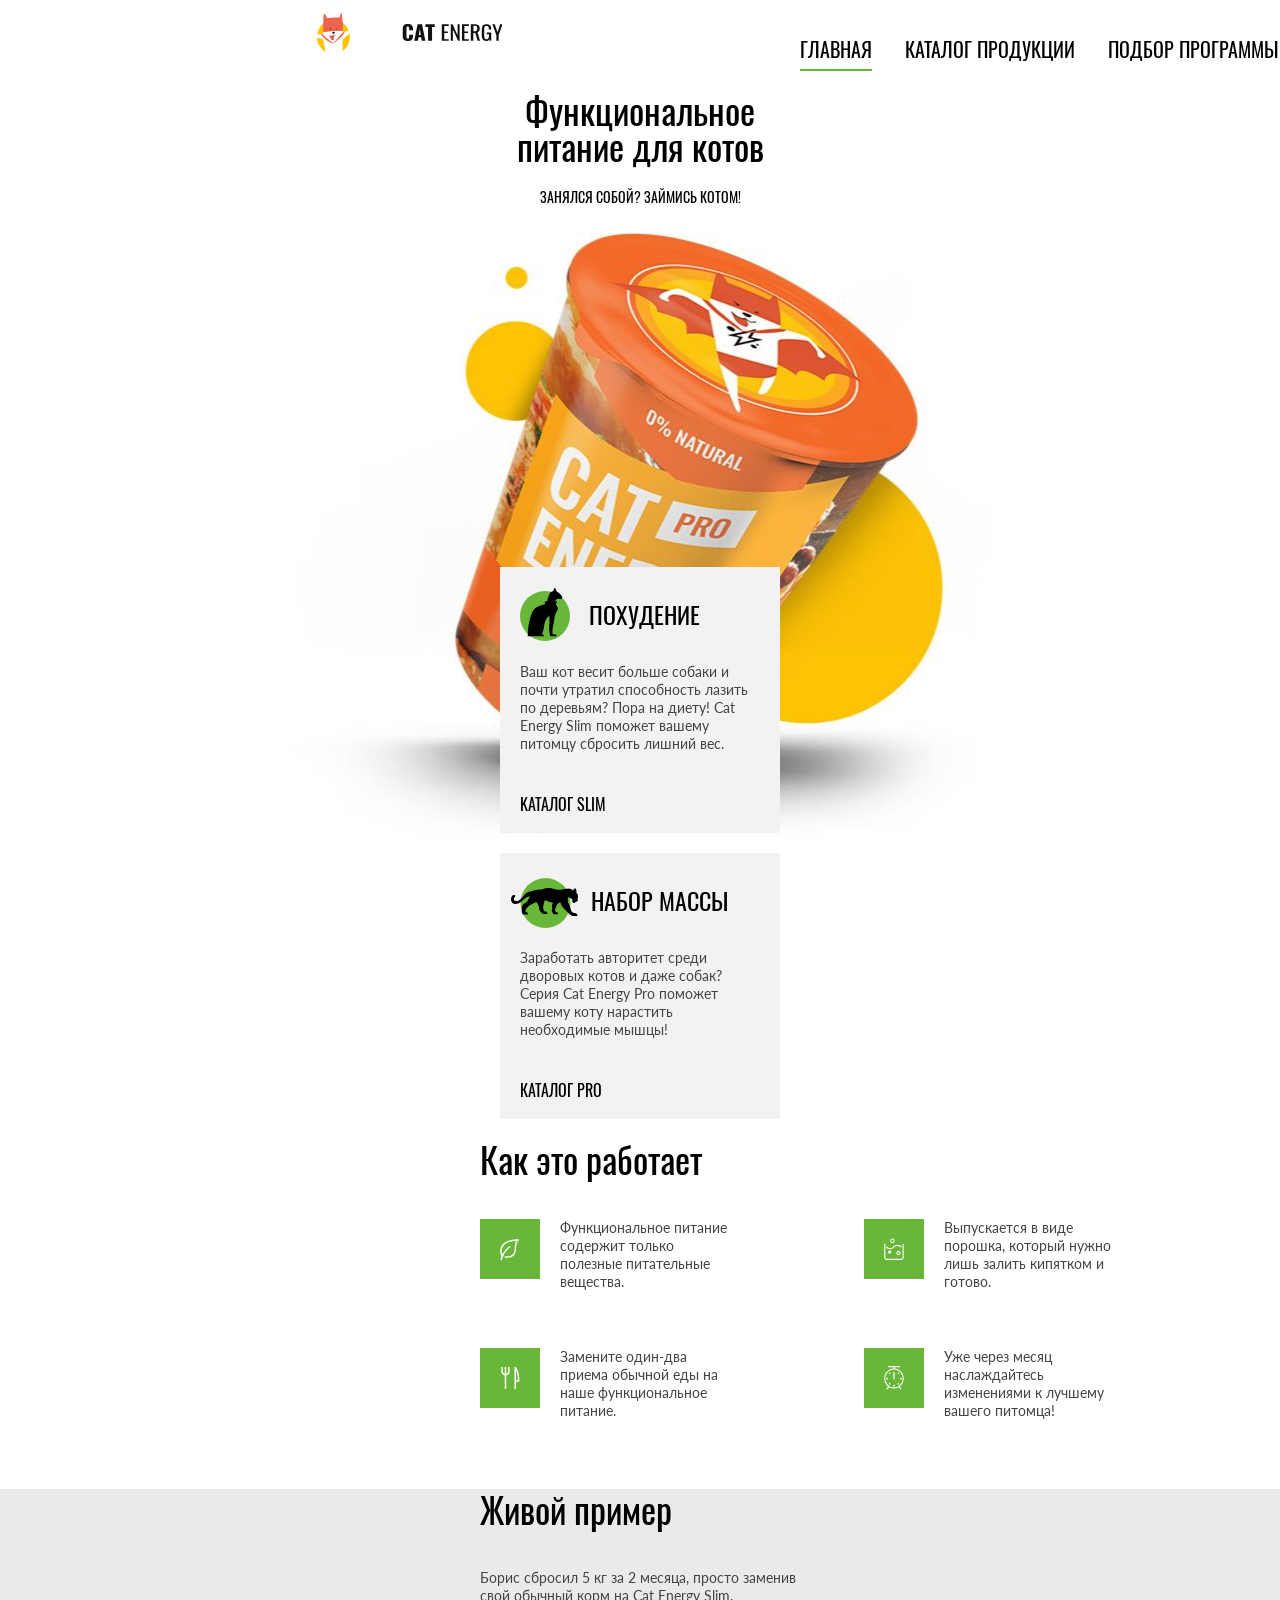
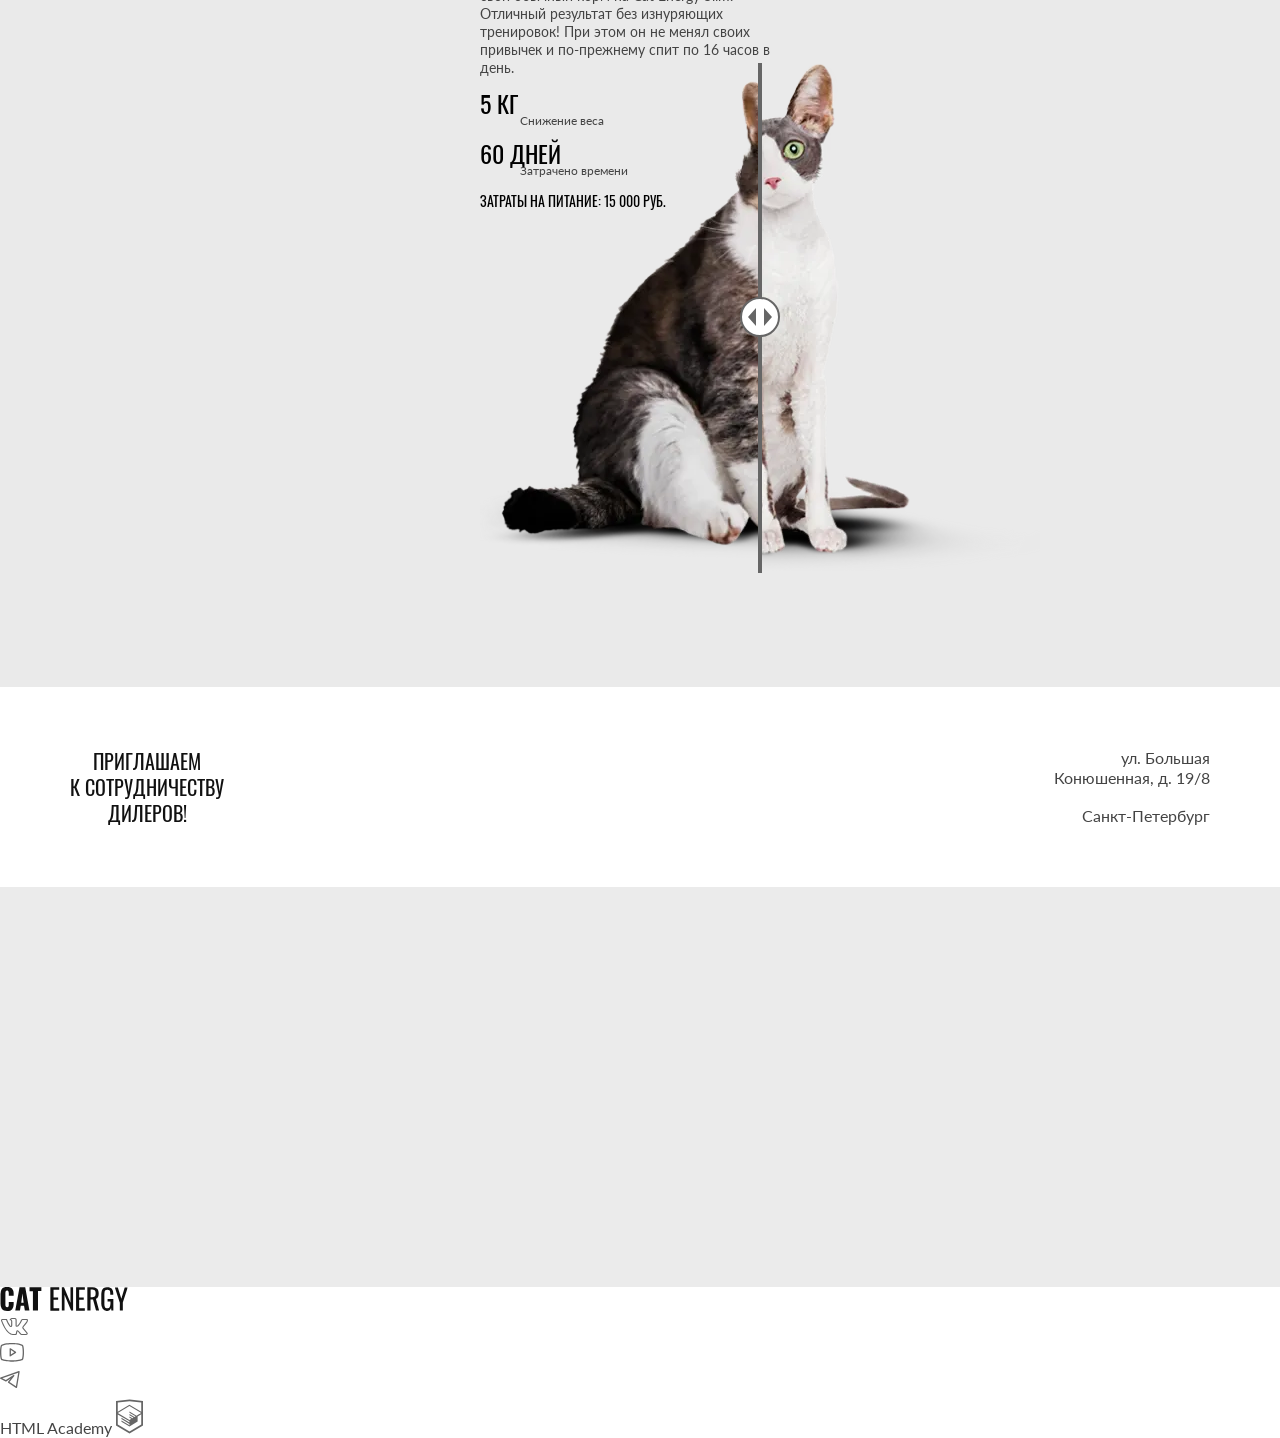
==== index.html @ 208db664 "Deploying to gh-pages from @ MaremianaComp/1932195-cat-energy-2@687eb94534c13a12f72b7c9fab280abb2429" ====
<!DOCTYPE html><html class="page" lang="ru"><head><meta charset="UTF-8"><title>Cat Energy</title><link rel="icon" href="favicon.ico"><link rel="icon" href="favicons/icon.svg" type="image/svg+xml"><link rel="apple-touch-icon" href="favicons/apple.png"><link rel="manifest" href="manifest.webmanifest"><meta name="viewport" content="width=device-width,initial-scale=1"><link rel="stylesheet" href="styles/styles.css"><script src="scripts/index.js" defer="defer"></script><script src="scripts/slider.js" defer="defer"></script><script src="https://api-maps.yandex.ru/2.1/?apikey=b741650d-aeca-472d-a761-ce8550b60bb1&lang=ru_RU" defer="defer"></script></head><body class="page__body"><header class="main-header"><div class="container"><a class="main-header__logo logo" href="/"><picture><source width="70" height="59" type="image/svg+xml" media="(min-width: 1440px)" srcset="images/logo-desktop.svg"><source width="60" height="50" type="image/svg+xml" media="(min-width: 768px)" srcset="images/logo-tablet.svg"><img class="logo__picture" src="images/logo-mobile.svg" width="33" height="38" alt="Логотип Cat Energy"></picture></a><a class="main-header__logo-text logo" href="/"><picture><source width="118" height="21" type="image/svg+xml" media="(min-width: 1440px)" srcset="images/logo-text-desktop.svg"><source width="101" height="18" type="image/svg+xml" media="(min-width: 768px)" srcset="images/logo-text-tablet.svg"><img class="logo__image" src="images/logo-text-mobile.svg" width="101" height="18" alt="Текст логотипа Cat Energy"></picture></a></div><nav class="main-nav main-nav--opened main-nav--nojs"><button class="main-nav__toggle" type="button" aria-label="Main nav"><span class="visually-hidden">Открыть меню</span></button><div class="main-nav__wrapper"><ul class="main-nav__list site-list main-nav__list--close"><li class="site-list__item site-list__item--active"><a class="main-nav__link main-nav__link--index main-nav__link--current" href="/">Главная</a></li><li class="site-list__item"><a class="main-nav__link main-nav__link--index" href="catalog.html">Каталог продукции</a></li><li class="site-list__item"><a class="main-nav__link main-nav__link--index" href="#">Подбор программы</a></li></ul></div></nav></header><main class="main-container"><section class="promo"><div class="promo__wrapper"><h1 class="promo__title title">Функциональное<br>питание для котов</h1><p class="promo__slogan">Занялся собой? Займись котом!</p></div><div class="container"><picture><source width="552" height="499" type="image/png" media="(min-width: 1440px)" srcset="images/products/can-desktop@1x.png, images/products/can-desktop@2x.png 2x"><source width="709" height="609" type="image/jpeg" media="(min-width: 768px)" srcset="images/products/can-tablet@1x.jpg, images/products/can-tablet@2x.jpg 2x"><img class="promo__image" src="images/products/can-mobile@1x.png" width="280" height="270" srcset="images/products/can-mobile@2x.png 2x" alt="Упаковка еды для котов серии PRO"></picture><a class="promo__link button text-boxes" href="#">Подобрать программу</a></div></section><section class="programs container container-padding"><div class="programs__wrapper"><h2 class="visually-hidden">Программы питания</h2><ul class="programs__list"><li class="programs__item programs__item--loss"><h3 class="programs__title">Похудение</h3><p class="programs__description">Ваш кот весит больше собаки и почти утратил способность лазить по деревьям? Пора на диету! Cat Energy Slim поможет вашему питомцу сбросить лишний вес.</p><a class="programs__link" href="#">Kаталог slim</a></li><li class="programs__item programs__item--gain"><h3 class="programs__title programs__title--gain">Набор массы</h3><p class="programs__description">Заработать авторитет среди дворовых котов и даже собак? Серия Cat Energy Pro поможет вашему коту нарастить необходимые мышцы!</p><a class="programs__link" href="#">Каталог pro</a></li></ul></div></section><section class="guide container"><div class="guide__wrapper"><h2 class="guide__title title-second">Как это работает</h2><ul class="guide__list"><li class="guide__item guide__item--nutrients"><p class="guide__description">Функциональное питание содержит только полезные питательные вещества.</p></li><li class="guide__item guide__item--powder"><p class="guide__description">Выпускается в виде порошка, который нужно лишь залить кипятком и готово.</p></li><li class="guide__item guide__item--replacement"><p class="guide__description">Замените один-два приема обычной еды на наше функциональное питание.</p></li><li class="guide__item guide__item--change"><p class="guide__description">Уже через месяц наслаждайтесь изменениями к лучшему вашего питомца!</p></li></ul></div></section><section class="example"><div class="example__wrapper container"><h2 class="example__title title-second">Живой пример</h2><p class="example__text">Борис сбросил 5 кг за 2 месяца, просто заменив свой обычный корм на Cat Energy Slim. Отличный результат без изнуряющих тренировок! При этом он не менял своих привычек и по-прежнему спит по 16 часов в день.</p><div class="example__list"><dl class="example__discription"><dt class="example__value">5 КГ</dt><dd class="example__option">Cнижение веса</dd></dl><dl class="example__discription"><dt class="example__value">60 ДНЕЙ</dt><dd class="example__option">Затрачено времени</dd></dl><p class="example__cost">Затраты на питание: <span class="example__price">15 000 РУБ.</span></p></div><div class="slider"><div class="slider__container"><ul class="slider__images"><li class="slider__image slider__image--before"><picture><source type="image/webp" media="(min-width: 768px)" srcset="images/slider/cat-before-tablet-desktop@1x.webp, images/slider/cat-before-tablet-desktop@2x.webp 2x" width="560" height="512"><source type="image/webp" srcset="images/slider/cat-before-mobile@1x.webp, images/slider/cat-before-mobile@2x.webp 2x"><source type="image/png" media="(min-width: 768px)" srcset="images/slider/cat-before-tablet-desktop@1x.png, images/slider/cat-before-tablet-desktop@2x.png 2x" width="560" height="512"><img class="slider__before" src="images/slider/cat-before-mobile@1x.png" srcset="images/slider/cat-before-mobile@2x.png 2x" alt="Кот до приема cat Energy" width="280" height="256"></picture></li><li class="slider__image slider__image--after"><picture><source type="image/webp" media="(min-width: 768px)" srcset="images/slider/cat-after-tablet-desktop@1x.webp, images/slider/cat-after-tablet-desktop@2x.webp 2x" width="560" height="512"><source type="image/webp" srcset="images/slider/cat-after-mobile@1x.webp, images/slider/cat-after-mobile@2x.webp 2x"><source type="image/png" media="(min-width: 768px)" srcset="images/slider/cat-after-tablet-desktop@1x.png, images/slider/cat-after-tablet-desktop@2x.png 2x" width="560" height="512"><img class="slider__after" src="images/slider/cat-after-mobile@1x.png" srcset="images/slider/cat-after-mobile@2x.png 2x" alt="Кот после приема cat Energy" width="280" height="256"></picture></li></ul><div class="slider__input"><button class="slider__button" type="button"><span class="visually-hidden">Посмотреть изменения</span></button></div></div></div></div></section></main><footer class="main-footer"><section class="contacts"><h2 class="visually-hidden">Контакты</h2><div class="contacts__wrapper"><div class="contacts__content"><p class="contacts__slogan title">Приглашаем <span class="line-break-span">к сотрудничеству</span> дилеров!</p><address class="contacts__address">ул. Большая <span class="line-break-span">Конюшенная, д. 19/8</span> <span class="contacts__city">Санкт-Петербург</span></address></div></div><div class="contacts__map" id="map" style="width:100%; height:400px"></div></section><div class="main-footer__wrapper"><a class="main-footer__logo logo" href="/" aria-label="Логотип Cat Energy"><img class="logo__text" src="images/logo-text.svg" width="128" height="24" alt="Товарный знак компании Cat Energy"></a><div class="main-footer__social social"><ul class="social__list"><li class="social__item"><a class="social__link social__link--vkontakte" href="https://vk.com/htmlacademy" target="_blank" rel="noreferrer noopener" aria-label="Vkontakte"></a></li><li class="social__item"><a class="social__link social__link--youtube" href="https://www.youtube.com/user/htmlacademyru" target="_blank" rel="noreferrer noopener" aria-label="Youtube"><svg width="24" height="19" viewBox="0 0 24 19" fill="none" xmlns="http://www.w3.org/2000/svg"><path d="M15.8509 8.79275L10.6145 5.30184C10.5159 5.23691 10.4016 5.19985 10.2837 5.19459C10.1657 5.18934 10.0486 5.21608 9.94459 5.27198C9.84061 5.32789 9.75368 5.41087 9.69302 5.51215C9.63236 5.61343 9.60022 5.72924 9.6 5.84729V12.8291C9.60013 12.9481 9.6327 13.0648 9.69421 13.1667C9.75572 13.2686 9.84384 13.3518 9.94909 13.4073C10.0524 13.4631 10.1691 13.4895 10.2864 13.4837C10.4037 13.478 10.5172 13.4402 10.6145 13.3746L15.8509 9.88366C15.9409 9.82395 16.0148 9.7429 16.0658 9.64772C16.1169 9.55255 16.1436 9.44621 16.1436 9.3382C16.1436 9.23019 16.1169 9.12385 16.0658 9.02868C16.0148 8.93351 15.9409 8.85245 15.8509 8.79275ZM10.9091 11.6073V7.06911L14.3127 9.3382L10.9091 11.6073ZM23.3891 3.04366C23.2942 2.67547 23.1131 2.33511 22.8609 2.05061C22.6086 1.76611 22.2924 1.54561 21.9382 1.40729C18.2182 -0.0217993 12.2509 1.91553e-05 12 1.91553e-05C11.7491 1.91553e-05 5.78182 -0.0217993 2.06182 1.40729C1.70764 1.54561 1.3914 1.76611 1.13914 2.05061C0.886889 2.33511 0.705838 2.67547 0.610909 3.04366C0.327273 4.11275 0 6.07638 0 9.3382C0 12.6 0.327273 14.5637 0.610909 15.6327C0.705838 16.0009 0.886889 16.3413 1.13914 16.6258C1.3914 16.9103 1.70764 17.1308 2.06182 17.2691C5.78182 18.6982 11.7491 18.6764 12 18.6764H12.0764C12.8291 18.6764 18.3927 18.6327 21.9382 17.2691C22.2924 17.1308 22.6086 16.9103 22.8609 16.6258C23.1131 16.3413 23.2942 16.0009 23.3891 15.6327C23.6727 14.5637 24 12.6 24 9.3382C24 6.07638 23.6727 4.11275 23.3891 3.04366ZM22.1236 15.3055C22.0807 15.472 21.999 15.6259 21.8853 15.7548C21.7715 15.8838 21.6289 15.984 21.4691 16.0473C17.9782 17.3891 12.0655 17.3673 12 17.3673C11.9345 17.3673 6.02182 17.3891 2.53091 16.0473C2.37107 15.984 2.22846 15.8838 2.11471 15.7548C2.00096 15.6259 1.91929 15.472 1.87636 15.3055C1.61455 14.3018 1.30909 12.4582 1.30909 9.3382C1.30909 6.2182 1.61455 4.37457 1.87636 3.37093C1.91929 3.20445 2.00096 3.05047 2.11471 2.92156C2.22846 2.79264 2.37107 2.69243 2.53091 2.62911C6.02182 1.28729 11.9345 1.30911 12 1.30911C12.0655 1.30911 17.9782 1.28729 21.4691 2.62911C21.6289 2.69243 21.7715 2.79264 21.8853 2.92156C21.999 3.05047 22.0807 3.20445 22.1236 3.37093C22.3855 4.37457 22.6909 6.2182 22.6909 9.3382C22.6909 12.4582 22.3855 14.3018 22.1236 15.3055Z" fill="#666666"/></svg></a></li><li class="social__item"><a class="social__link social__link--telegram" href="https://t.me/htmlacademy" target="_blank" rel="noreferrer noopener" aria-label="Telegram"><svg width="20" height="18" viewBox="0 0 20 18" fill="none" xmlns="http://www.w3.org/2000/svg"><path fill-rule="evenodd" clip-rule="evenodd" d="M19.4608 0.152905C19.6393 0.302216 19.7255 0.534898 19.6872 0.764481L17.0611 16.5214C17.0244 16.7411 16.8789 16.9273 16.6745 17.0159C16.47 17.1045 16.2346 17.0833 16.0493 16.9597L8.17082 11.7074C8.01771 11.6054 7.91447 11.4437 7.88624 11.2619C7.858 11.08 7.90738 10.8947 8.02233 10.751L10.633 7.48773L6.27303 10.3944C6.077 10.525 5.82597 10.5407 5.61524 10.4353L0.362931 7.80915C0.127693 7.69153 -0.0146529 7.44488 0.00119976 7.18235C0.0170525 6.91983 0.188044 6.6921 0.435726 6.60364L18.8188 0.0382579C19.038 -0.0400244 19.2822 0.00359465 19.4608 0.152905ZM2.32626 7.32275L5.86168 9.09046L13.4231 4.0495C13.6925 3.86994 14.0525 3.91349 14.2712 4.1521C14.49 4.3907 14.5022 4.75314 14.3 5.00591L9.49502 11.0121L15.9328 15.3039L18.2083 1.65058L2.32626 7.32275Z" fill="#666666"/></svg></a></li></ul></div><div class="main-footer__copyright copyright"><a class="copyright__link" href="https://htmlacademy.ru/intensive/adaptive" target="_blank" rel="noreferrer noopener">HTML Academy <svg width="27" height="35" viewBox="0 0 27 35" fill="none" xmlns="http://www.w3.org/2000/svg"><path d="M13.6426 0.515754L13.5 0.5L0 1.90733V26.5129L13.5 34.5L27 26.5129V1.90733L13.6426 0.515754ZM25.2344 25.5151L13.5 32.4573L1.76561 25.5151V15.4293L13.4507 22.3451L13.4701 23.5984L5.45351 18.8548L5.44295 20.0801L13.4894 24.8885L13.5088 26.175L5.46408 21.4174L5.45351 22.6427L13.5 27.4511L21.6239 22.6182V21.3929V17.409L25.2432 15.2595L25.2344 25.5151ZM25.2344 13.9519L22.0147 15.8319L20.5325 16.7071L13.4666 12.5201L13.456 13.7454L19.4957 17.318L19.4429 17.3495L19.3126 17.4247L18.4536 17.9166L13.4666 14.9689L13.456 16.1942L17.3921 18.5222L16.4591 19.1314L16.438 19.1436L13.4666 17.402L13.456 18.6273L15.4029 19.7615L13.4155 20.9483L1.7973 14.0762L13.4349 7.11831L25.2344 13.9519ZM25.2344 12.7266L13.4401 5.81075L1.76561 12.7196V3.4897L13.5 2.26442L25.2344 3.4897V12.7266Z" fill="#666666"/></svg></a></div></div></footer><!-- <script src="js/toggle.js" defer></script> --><!-- <script src="js/map.js"></script> --><script src="scripts/script.js"></script></body></html>
---- styles/styles.css ----
@font-face{font-family:Lato;font-weight:400;font-style:normal;font-display:swap;src:url(../fonts/lato/Lato-Regular.woff2)format("woff2")}@font-face{font-family:Oswald;font-weight:400;font-style:normal;font-display:swap;src:url(../fonts/oswald/oswaldregular.woff2)format("woff2")}*,:before,:after{box-sizing:border-box}body{color:#444;margin:0;font-family:Lato,Arial,sans-serif;font-size:14px;line-height:18px;position:relative}img{object-fit:contain}a{text-decoration:none}.line-break-span{display:block}.visually-hidden{white-space:nowrap;-webkit-clip-path:inset(100%);clip-path:inset(100%);border:0;width:1px;height:1px;margin:-1px;padding:0;position:absolute;overflow:hidden}.button{color:#fff;text-align:center;background-color:#68b738;border:none;max-width:280px;padding:10px}@media (width>=768px){.main-header{flex-direction:row;justify-content:start;display:flex}}.main-header__logo{height:65px;margin-left:10px;margin-right:42px;padding-left:10px;padding-right:10px}@media (width>=768px){.main-header__logo{height:50px}}@media (width>=1440px){.main-header__logo{height:59px}}.main-header__logo img{width:33px;height:65px}.main-header__logo-text img{width:101px;height:65px}.container{max-width:320px;margin:0 auto;position:relative}.toggle{cursor:pointer;background-color:#fff;background-image:url(../icons/stack.svg#menu-close);background-position:50%;background-repeat:no-repeat;background-size:24px 24px;border:none;width:65px;height:65px}.toggle:hover{opacity:.6}.toggle:active{opacity:.3}@media (width>=768px){.toggle{display:none}}.main-nav{width:auto}.main-nav__toggle{z-index:2;cursor:pointer;background-color:#fff;border:none;width:65px;height:65px;padding:0;display:block;position:absolute;top:0;right:0}.main-nav--closed .main-nav__toggle:before{content:"";background-color:#000;width:24px;height:2px;position:absolute;top:20px;left:21px;box-shadow:0 8px #000,0 16px #000}.main-nav--closed .main-nav__toggle:focus:before{background-color:#0009;box-shadow:0 8px #0009,0 16px #0009}.main-nav--closed .main-nav__toggle:active:before{background-color:#0000004d;box-shadow:0 8px #0000004d,0 16px #0000004d}@media (width<=767px){.main-nav--closed .site-list__item,.main-nav--closed .user-list__item{display:none}.main-nav--opened .main-nav__wrapper{z-index:10;background-color:#fff;min-width:100%;min-height:21vh;position:absolute}.main-nav--nojs .main-nav__toggle{display:none}.main-nav--nojs .main-nav__wrapper{min-height:0;position:static}.main-nav--nojs .site-list__item{display:block}.main-nav--nojs .user-list__item{background-color:#fff;display:block}}.main-nav--opened .main-nav__toggle:before,.main-nav--opened .main-nav__toggle:after{content:"";background-color:#000;width:26px;height:2px;position:absolute;top:31px;left:23px}.main-nav--opened .main-nav__toggle:before{box-shadow:none;transform:rotate(45deg)}.main-nav--opened .main-nav__toggle:after{transform:rotate(-45deg)}.main-nav--opened .main-nav__toggle:active:before,.main-nav--opened .main-nav__toggle:active:after{background-color:#0000004d}.main-nav__list{margin:0;padding:0;list-style-type:none}.main-nav__list a{color:#000;text-transform:uppercase;font-family:Oswald,Arial,sans-serif;font-size:20px;line-height:20px}@media (width>=768px){.main-nav__list{width:436px}.main-nav__toggle{display:none}}@media (width>=1440px){.main-nav__list{width:475px}}.site-list{border-bottom:1px solid #e6e6e6}@media (width>=768px){.site-list{border:none;flex-wrap:wrap;justify-content:flex-start;width:480px;display:flex}}@media (width>=1440px){.site-list{width:500px}}@media (width>=768px){.site-list__item{margin-right:33px}.site-list__item:last-child{margin-right:0}.site-list__item--active{position:relative}.site-list__item--active:after{content:"";background:#68b738;height:2px;position:absolute;bottom:0;left:0;right:0}}@media (width>=768px) and (width>=1440px){.site-list__item--active:after{background:#fff}}@media (width>=768px){.site-list__item a[href]:hover{opacity:.6}.site-list__item a[href]:active{opacity:.3}}@media (width>=1440px){.site-list__item a[href]{color:#fff}.site-list__item a[href]:hover{opacity:.6}.site-list__item a[href]:active{opacity:.3}}.site-list a{text-align:center;border-top:1px solid #e6e6e6;padding-top:19px;padding-bottom:26px;display:block}@media (width>=768px){.site-list a{border:none;padding:39px 0 12px}}.promo{flex-direction:column;min-height:480px;margin-bottom:16px;display:flex}.promo__wrapper{background-color:#4f4f54;background-image:linear-gradient(#68b738d9 0% 100%),url(../images/backgrounds/cat-background-mobile@2x.jpg);background-position:top,top;background-repeat:no-repeat;background-size:100% 302px,320px 302px;min-height:302px;margin-bottom:100px;padding-top:21px}@media (width>=768px){.promo__wrapper{background:0 0}}@media (width>=1440px){.promo__wrapper:before{content:"";z-index:-1;background:linear-gradient(#68b738d9 0% 100%) 100%/cover,url(../images/backgrounds/cat-background@2x.jpg) 0%/1040px 100%;width:50%;height:694px;position:absolute;top:0;right:0}}.promo__title{color:#fff;margin:0 0 26px}@media (width>=768px){.promo__title{color:#000}}.promo__slogan{text-transform:uppercase;color:#fff;text-align:center;font-family:Oswald,Arial,sans-serif;font-size:14px;line-height:14px}@media (width>=768px){.promo__slogan{color:#000}}.promo__image{position:absolute;top:-240px;left:50%;translate:-50%}.title{text-align:center;font-family:Oswald,Arial,sans-serif;font-size:36px;font-weight:400;line-height:36px}.programs__list{margin:0;padding:0;list-style-type:none}@media (width>=1440px){.programs__list{gap:80px;display:flex}}.programs__item{background-color:#f2f2f2;background-repeat:no-repeat;margin-bottom:20px;padding:21px 20px 18px}.programs__item--loss{background-image:url(../icons/stack.svg#cat-slim);background-position:20px 21px;background-size:50px 53px}.programs__item--gain{background-image:url(../icons/stack.svg#cat-pro);background-position:11px 25px;background-size:67px 50px}.programs__title{text-transform:uppercase;color:#000;text-align:center;margin:8px 8px 30px 16px;font-family:Oswald,Arial,sans-serif;font-size:24px;font-weight:400;line-height:37px}.programs__title--gain{margin-left:47px}.programs__description{margin:0 0 43px}.programs__link{text-transform:uppercase;color:#000;font-family:Oswald,Arial,sans-serif;font-size:16px;line-height:16px}.programs__link:after{content:"";background-color:#000;width:24px;height:12px;transition:all,all 1.3s;-webkit-mask-image:url(../icons/stack.svg#arrow);mask-image:url(../icons/stack.svg#arrow);-webkit-mask-position:100%;mask-position:100%;-webkit-mask-size:24px 12px;mask-size:24px 12px;-webkit-mask-repeat:no-repeat;mask-repeat:no-repeat}.container-padding{padding:0 20px}.guide{margin-bottom:49px}.guide__list{margin:0;padding:0;list-style-type:none}@media (width>=768px){.guide__list{grid-template-columns:247px 249px;gap:37px 137px;display:grid}}@media (width>=1440px){.guide__list{display:flex}}.guide__item{margin-bottom:20px;display:flex}.guide__item:before{content:"";background-position:50%;background-repeat:no-repeat;background-size:60px 60px;flex-shrink:0;width:60px;height:60px;display:block}.guide__item--nutrients:before{background-image:url(../icons/stack.svg#nutrients)}.guide__item--powder:before{background-image:url(../icons/stack.svg#powder)}.guide__item--replacement:before{background-image:url(../icons/stack.svg#replacement)}.guide__item--change:before{background-image:url(../icons/stack.svg#change)}.guide__description{margin:0 0 0 20px}.title-second{color:#000;margin:0 0 40px;font-family:Oswald,Arial,sans-serif;font-size:36px;font-weight:400;line-height:40px}.example{background:#eaeaea}.example__value{text-transform:uppercase;color:#000;font-family:Oswald,Arial,sans-serif;font-size:24px;line-height:24px}.example__option{font-size:12px;line-height:12px}.example__cost{text-transform:uppercase;color:#000;font-family:Oswald,Arial,sans-serif;font-size:14px;line-height:20px}.slider{position:relative}@media (width>=768px){.slider{background-color:#eaeaea;width:100%;height:462px;top:-13px}.slider:before{content:"";background-color:#eaeaea;width:100vw;height:100%;position:absolute;left:0;box-shadow:-200px 0 #eaeaea}}@media (width>=1440px){.slider{background-color:#0000;padding:0;top:0}.slider:before{display:none}}.slider__container{width:280px;height:256px;margin:0 auto;position:relative}@media (width>=768px){.slider__container{width:560px;height:512px;top:-151px}}@media (width>=1440px){.slider__container{margin:0;position:absolute;top:0;left:770px}}.slider__images{width:100%;height:100%;margin:0;padding:0;list-style-type:none;display:flex}.slider__image--after{width:100%;height:100%;position:absolute}.slider__before{-webkit-clip-path:inset(0 50% 0 0);clip-path:inset(0 50% 0 0);width:100%;height:100%;display:block}.slider__after{-webkit-clip-path:inset(0 0 0 50%);clip-path:inset(0 0 0 50%);width:100%;height:100%;display:block}.slider__input{width:100%;height:100%;position:absolute;top:0;left:0}.slider__button{cursor:pointer;background-color:#fff;border:2px solid #666;border-radius:50%;width:40px;height:40px;position:absolute;top:50%;left:50%;translate:-50% -50%}.slider__button:before{content:"";background-color:#666;width:24px;height:18px;position:absolute;top:50%;left:50%;translate:-50% -50%;-webkit-mask-image:url(../icons/stack.svg#slider);mask-image:url(../icons/stack.svg#slider);-webkit-mask-position:50%;mask-position:50%;-webkit-mask-repeat:no-repeat;mask-repeat:no-repeat}.slider__button:after{content:"";background-color:#666;width:4px;height:108px;position:absolute;top:-108px;left:50%;translate:-50%;box-shadow:0 144px #666}.slider__button:hover{border-color:#68b738}.slider__button:hover:before{background-color:#68b738}.slider__button:hover:after{background-color:#68b738;box-shadow:0 144px #68b738}.slider__button:active{border-color:#5eaa2f99}.slider__button:active:before{background-color:#5eaa2f99}.slider__button:active:after{background-color:#5eaa2f99;box-shadow:0 144px #5eaa2f99}@media (width>=768px){.slider__button:after{height:236px;top:-236px;box-shadow:0 274px #666}.slider__button:hover:after{box-shadow:0 274px #68b738}.slider__button:active:after{box-shadow:0 274px #5eaa2f99}}.social__list{margin:0;padding:0;list-style-type:none}.social__link{background-position:50%;background-repeat:no-repeat;min-width:28px;min-height:28px;transition:all 1.3s;display:block}.social__link--vkontakte:before{content:"";background-color:#666;width:28px;height:22px;display:block;-webkit-mask-image:url(../icons/stack.svg#vkontakte);mask-image:url(../icons/stack.svg#vkontakte);-webkit-mask-size:28px 22px;mask-size:28px 22px;-webkit-mask-repeat:no-repeat;mask-repeat:no-repeat}.social__link--vkontakte:hover,.social__link--vkontakte:focus{background-color:#68b738}.social__link--vkontakte:active{background-color:#68b7384d}.copyright__link{color:#444;font-size:16px;line-height:20px}@media (width>=1310px){.contacts{position:relative}.contacts__wrapper{z-index:1;background-color:#0000;max-width:1600px;height:1px;margin:-1px auto 0;padding:0 110px;display:block;position:relative;top:0}}.contacts__content{background-color:#fff;justify-content:space-between;padding:26px 20px;display:flex}@media (width>=768px){.contacts__content{padding:61px 70px}}@media (width>=1310px){.contacts__content{width:565px;min-height:199px;max-height:120%;padding:61px 70px 60px 80px;position:absolute;bottom:-295px}}.contacts__content--grey{background-color:#f2f2f2}@media (width>=1310px){.contacts__content--grey{background-color:#fff}}.contacts__slogan{color:#111;text-transform:uppercase;max-width:140px;margin:0;padding-right:10px;font-size:16px;line-height:20px}@media (width>=768px){.contacts__slogan{max-width:170px;font-size:20px;line-height:26px}}@media (width>=1310px){.contacts__slogan{overflow:hidden}}.contacts__address{color:#444;width:100%;max-width:140px;font-family:Lato,Arial,sans-serif;font-size:14px;font-style:normal;line-height:20px}@media (width>=768px){.contacts__address{text-align:right;max-width:170px;font-size:16px}}@media (width>=1310px){.contacts__address{text-align:left;max-width:165px;overflow:hidden}}@media (width>=768px){.contacts__city{max-width:170px;margin-top:18px;display:inline-block}}.contacts__map{background-color:#ebebeb;background-image:-webkit-image-set(url(../images/map-phone@1x.webp) 1x type("image/webp"),url(../images/map-phone@2x.webp) 2x type("image/webp"),url(../images/map-phone@1x.png) 1x type("image/png"),url(../images/map-phone@2x.png) 2x type("image/png"));background-image:image-set("../images/map-phone@1x.webp" 1x type("image/webp"),"../images/map-phone@2x.webp" 2x type("image/webp"),"../images/map-phone@1x.png" 1x type("image/png"),"../images/map-phone@2x.png" 2x type("image/png"));background-position:50%;background-repeat:no-repeat;background-size:cover;width:100%;height:100%;max-height:362px;position:relative}@media (width>=768px){.contacts__map{background-image:-webkit-image-set(url(../images/map-tablet@1x.webp) 1x type("image/webp"),url(../images/map-tablet@2x.webp) 2x type("image/webp"),url(../images/map-tablet@1x.png) 1x type("image/png"),url(../images/map-tablet@2x.png) 2x type("image/png"));background-image:image-set("../images/map-tablet@1x.webp" 1x type("image/webp"),"../images/map-tablet@2x.webp" 2x type("image/webp"),"../images/map-tablet@1x.png" 1x type("image/png"),"../images/map-tablet@2x.png" 2x type("image/png"));max-height:400px}}@media (width>=1310px){.contacts__map{background-image:-webkit-image-set(url(../images/map-desktop@1x.webp) 1x type("image/webp"),url(../images/map-desktop@2x.webp) 2x type("image/webp"),url(../images/map-desktop@1x.png) 1x type("image/png"),url(../images/map-desktop@2x.png) 2x type("image/png"));background-image:image-set("../images/map-desktop@1x.webp" 1x type("image/webp"),"../images/map-desktop@2x.webp" 2x type("image/webp"),"../images/map-desktop@1x.png" 1x type("image/png"),"../images/map-desktop@2x.png" 2x type("image/png"));background-position:50% 0}}.basic-products__list{margin:0;padding:0;list-style-type:none}.text-boxes{text-transform:uppercase;font-family:Oswald,Arial,sans-serif;font-size:16px;line-height:20px}.text-description{font-size:12px;line-height:16px}.cards__item--more{background-image:url(../icons/stack.svg#plus);background-position:0%;background-repeat:no-repeat;background-size:30px 30px;grid-template-areas:"title""description""button";justify-items:center;padding-top:78px}.cards__title{color:#222;font-weight:400}.title-addition{color:#000;background:#fff;width:-moz-fit-content;width:fit-content;font-family:Oswald,Arial,sans-serif;font-size:24px;font-weight:400;line-height:24px;position:relative;box-shadow:-30px 0 #fff,30px 0 #fff}.title-addition:before{content:"";z-index:-1;background:#68b738;width:100vw;height:2px;position:absolute;top:10px;right:0;box-shadow:100vw 0 #68b738}.text-addition{color:#000;font-family:Oswald,Arial,sans-serif;font-size:16px;line-height:24px}.list__title{color:#222;text-transform:uppercase;font-family:Oswald,Arial,sans-serif;font-size:16px;font-weight:400;line-height:16px}.list__text{font-size:14px;line-height:14px}.extra-products__list{margin:0;padding:0;list-style-type:none}.extra-products__gift{opacity:.85;color:#fff;background-color:#68b738;font-size:16px;line-height:20px}.extra-products__gift-description:before{content:"";background-image:url(../icons/stack.svg#gift);background-repeat:no-repeat;background-size:78px 80px;width:78px;height:80px;display:block}.newsletter-form__field{text-transform:uppercase;color:#444;font-family:Oswald,Arial,sans-serif;font-size:20px;line-height:20px}.newsletter-form__button{text-transform:uppercase;font-family:Oswald,Arial,sans-serif;font-size:20px;line-height:26px}
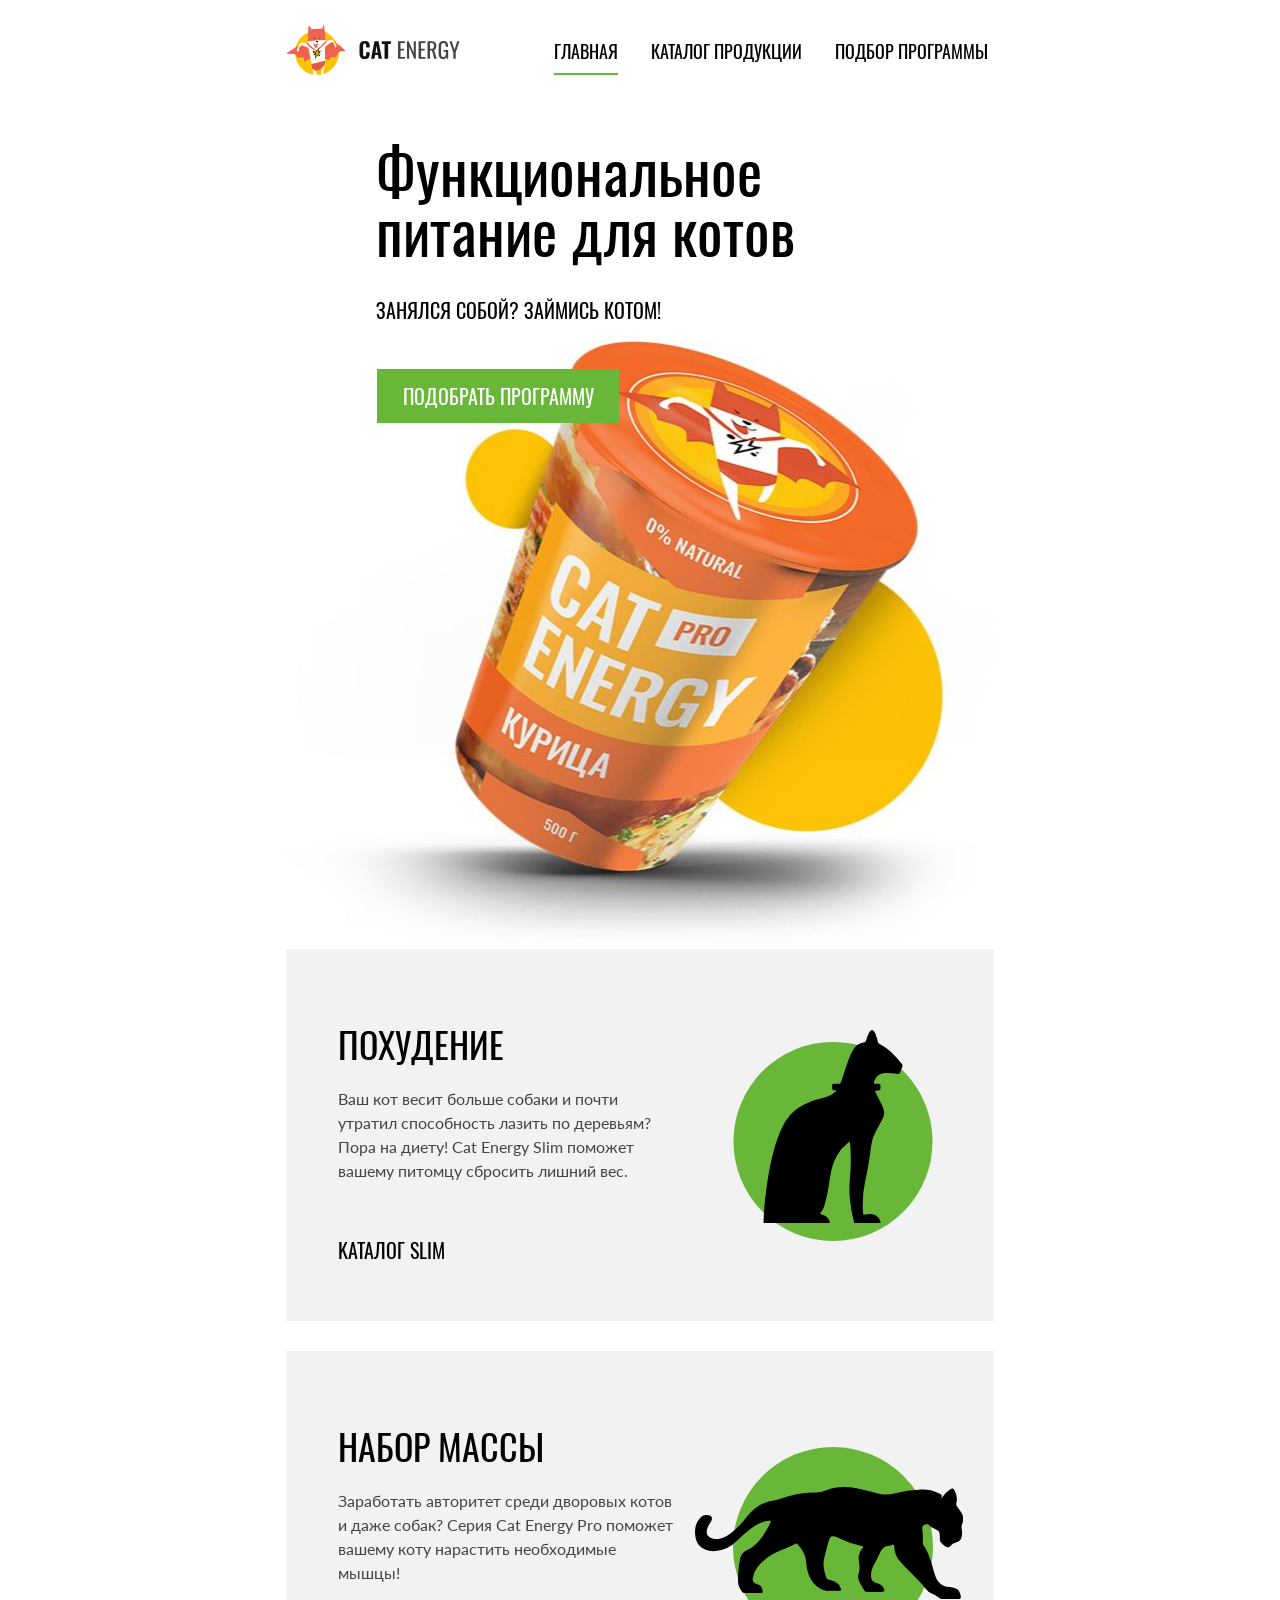
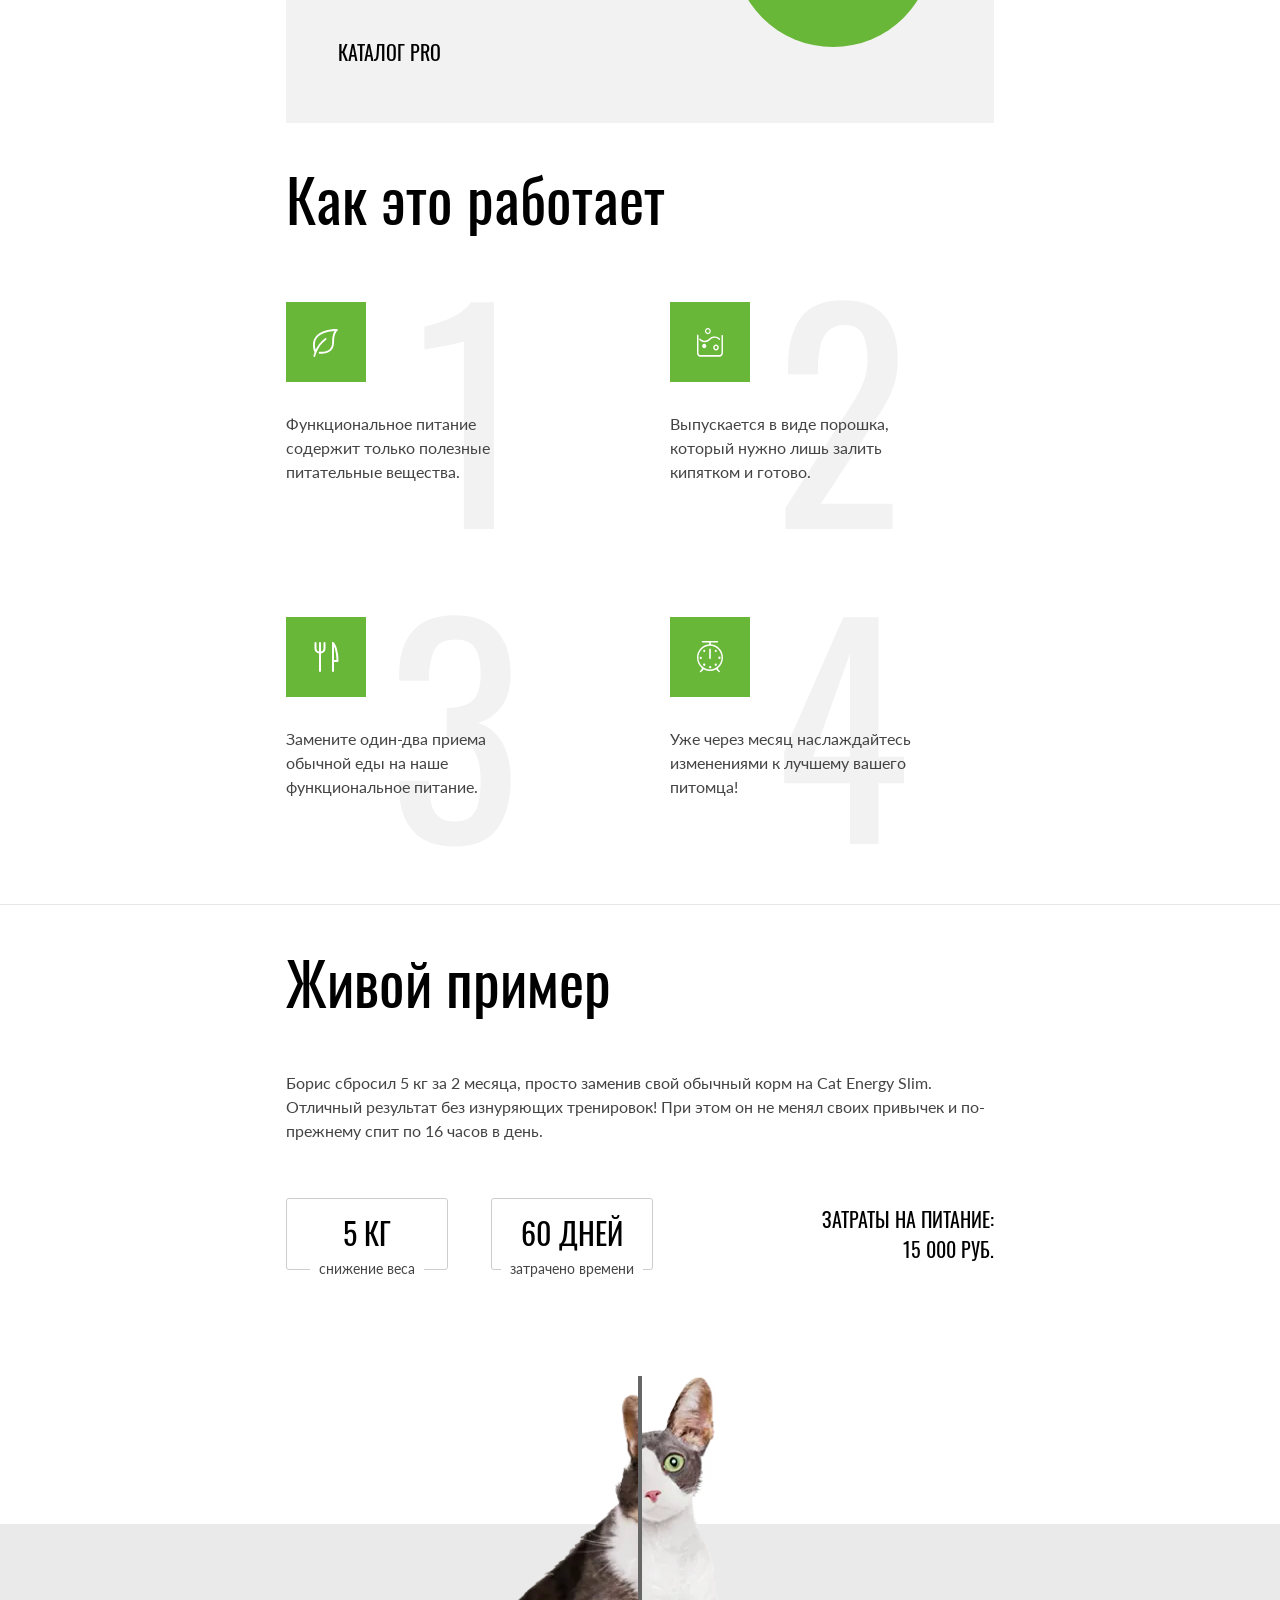
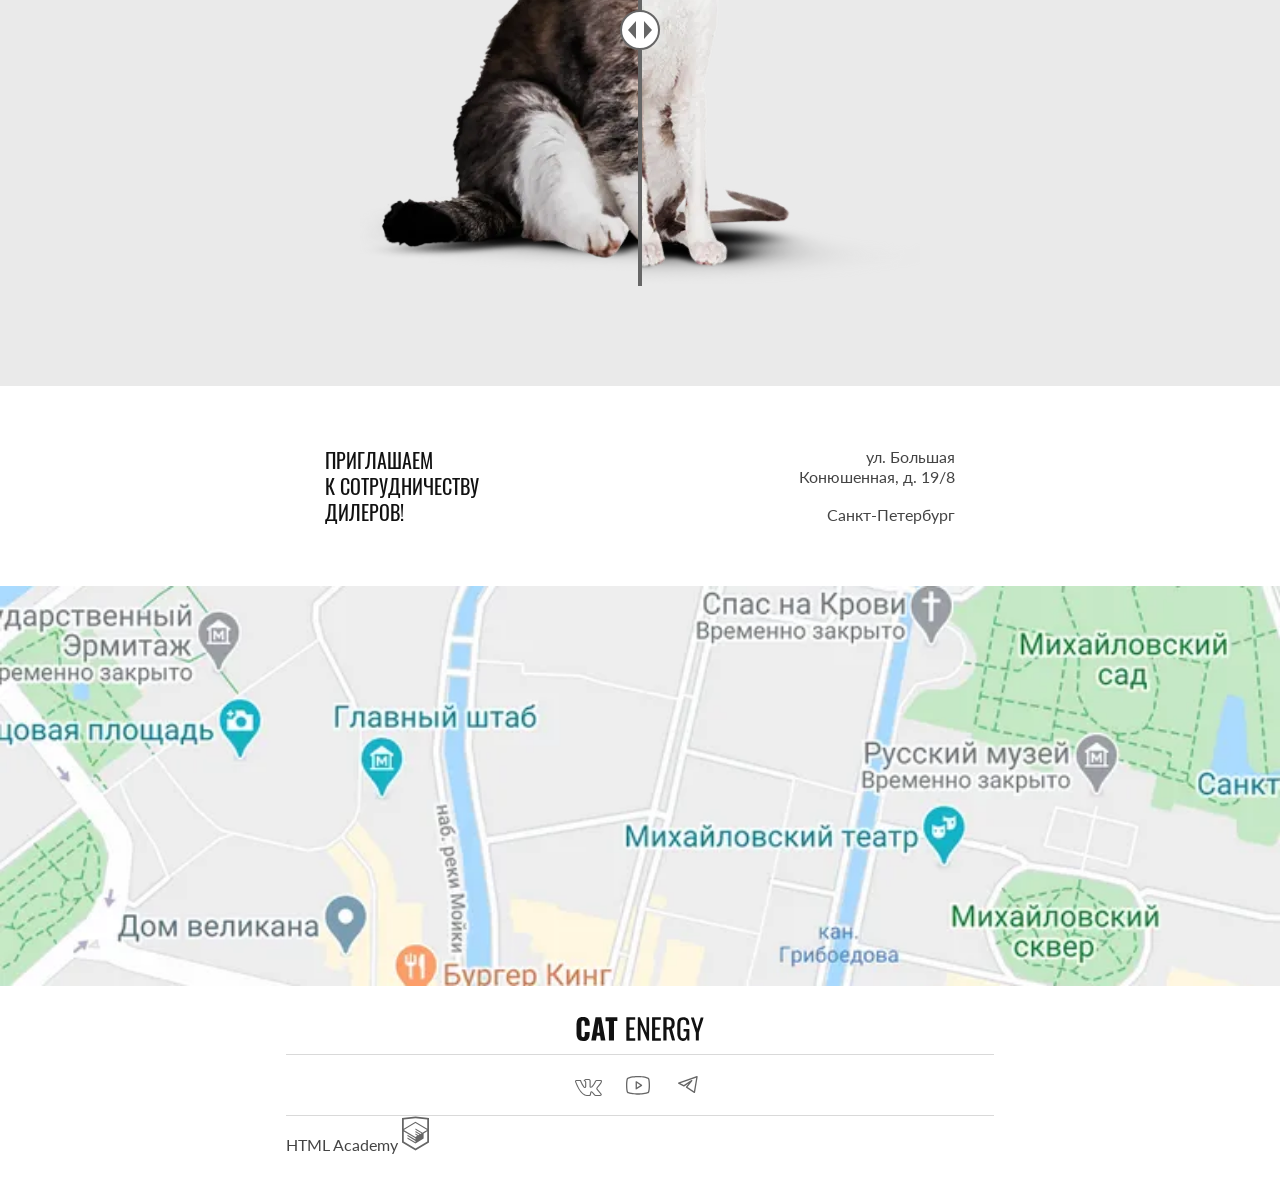
==== commit 17437c8b: "Deploying to gh-pages from @ MaremianaComp/1932195-cat-energy-2@99fba44a332210904d82cf1dc99167684722" ====
--- a/index.html
+++ b/index.html
@@ -1 +1 @@
-<!DOCTYPE html><html class="page" lang="ru"><head><meta charset="UTF-8"><title>Cat Energy</title><link rel="icon" href="favicon.ico"><link rel="icon" href="favicons/icon.svg" type="image/svg+xml"><link rel="apple-touch-icon" href="favicons/apple.png"><link rel="manifest" href="manifest.webmanifest"><meta name="viewport" content="width=device-width,initial-scale=1"><link rel="stylesheet" href="styles/styles.css"><script src="scripts/index.js" defer="defer"></script><script src="scripts/slider.js" defer="defer"></script><script src="https://api-maps.yandex.ru/2.1/?apikey=b741650d-aeca-472d-a761-ce8550b60bb1&lang=ru_RU" defer="defer"></script></head><body class="page__body"><header class="main-header"><div class="container"><a class="main-header__logo logo" href="/"><picture><source width="70" height="59" type="image/svg+xml" media="(min-width: 1440px)" srcset="images/logo-desktop.svg"><source width="60" height="50" type="image/svg+xml" media="(min-width: 768px)" srcset="images/logo-tablet.svg"><img class="logo__picture" src="images/logo-mobile.svg" width="33" height="38" alt="Логотип Cat Energy"></picture></a><a class="main-header__logo-text logo" href="/"><picture><source width="118" height="21" type="image/svg+xml" media="(min-width: 1440px)" srcset="images/logo-text-desktop.svg"><source width="101" height="18" type="image/svg+xml" media="(min-width: 768px)" srcset="images/logo-text-tablet.svg"><img class="logo__image" src="images/logo-text-mobile.svg" width="101" height="18" alt="Текст логотипа Cat Energy"></picture></a></div><nav class="main-nav main-nav--opened main-nav--nojs"><button class="main-nav__toggle" type="button" aria-label="Main nav"><span class="visually-hidden">Открыть меню</span></button><div class="main-nav__wrapper"><ul class="main-nav__list site-list main-nav__list--close"><li class="site-list__item site-list__item--active"><a class="main-nav__link main-nav__link--index main-nav__link--current" href="/">Главная</a></li><li class="site-list__item"><a class="main-nav__link main-nav__link--index" href="catalog.html">Каталог продукции</a></li><li class="site-list__item"><a class="main-nav__link main-nav__link--index" href="#">Подбор программы</a></li></ul></div></nav></header><main class="main-container"><section class="promo"><div class="promo__wrapper"><h1 class="promo__title title">Функциональное<br>питание для котов</h1><p class="promo__slogan">Занялся собой? Займись котом!</p></div><div class="container"><picture><source width="552" height="499" type="image/png" media="(min-width: 1440px)" srcset="images/products/can-desktop@1x.png, images/products/can-desktop@2x.png 2x"><source width="709" height="609" type="image/jpeg" media="(min-width: 768px)" srcset="images/products/can-tablet@1x.jpg, images/products/can-tablet@2x.jpg 2x"><img class="promo__image" src="images/products/can-mobile@1x.png" width="280" height="270" srcset="images/products/can-mobile@2x.png 2x" alt="Упаковка еды для котов серии PRO"></picture><a class="promo__link button text-boxes" href="#">Подобрать программу</a></div></section><section class="programs container container-padding"><div class="programs__wrapper"><h2 class="visually-hidden">Программы питания</h2><ul class="programs__list"><li class="programs__item programs__item--loss"><h3 class="programs__title">Похудение</h3><p class="programs__description">Ваш кот весит больше собаки и почти утратил способность лазить по деревьям? Пора на диету! Cat Energy Slim поможет вашему питомцу сбросить лишний вес.</p><a class="programs__link" href="#">Kаталог slim</a></li><li class="programs__item programs__item--gain"><h3 class="programs__title programs__title--gain">Набор массы</h3><p class="programs__description">Заработать авторитет среди дворовых котов и даже собак? Серия Cat Energy Pro поможет вашему коту нарастить необходимые мышцы!</p><a class="programs__link" href="#">Каталог pro</a></li></ul></div></section><section class="guide container"><div class="guide__wrapper"><h2 class="guide__title title-second">Как это работает</h2><ul class="guide__list"><li class="guide__item guide__item--nutrients"><p class="guide__description">Функциональное питание содержит только полезные питательные вещества.</p></li><li class="guide__item guide__item--powder"><p class="guide__description">Выпускается в виде порошка, который нужно лишь залить кипятком и готово.</p></li><li class="guide__item guide__item--replacement"><p class="guide__description">Замените один-два приема обычной еды на наше функциональное питание.</p></li><li class="guide__item guide__item--change"><p class="guide__description">Уже через месяц наслаждайтесь изменениями к лучшему вашего питомца!</p></li></ul></div></section><section class="example"><div class="example__wrapper container"><h2 class="example__title title-second">Живой пример</h2><p class="example__text">Борис сбросил 5 кг за 2 месяца, просто заменив свой обычный корм на Cat Energy Slim. Отличный результат без изнуряющих тренировок! При этом он не менял своих привычек и по-прежнему спит по 16 часов в день.</p><div class="example__list"><dl class="example__discription"><dt class="example__value">5 КГ</dt><dd class="example__option">Cнижение веса</dd></dl><dl class="example__discription"><dt class="example__value">60 ДНЕЙ</dt><dd class="example__option">Затрачено времени</dd></dl><p class="example__cost">Затраты на питание: <span class="example__price">15 000 РУБ.</span></p></div><div class="slider"><div class="slider__container"><ul class="slider__images"><li class="slider__image slider__image--before"><picture><source type="image/webp" media="(min-width: 768px)" srcset="images/slider/cat-before-tablet-desktop@1x.webp, images/slider/cat-before-tablet-desktop@2x.webp 2x" width="560" height="512"><source type="image/webp" srcset="images/slider/cat-before-mobile@1x.webp, images/slider/cat-before-mobile@2x.webp 2x"><source type="image/png" media="(min-width: 768px)" srcset="images/slider/cat-before-tablet-desktop@1x.png, images/slider/cat-before-tablet-desktop@2x.png 2x" width="560" height="512"><img class="slider__before" src="images/slider/cat-before-mobile@1x.png" srcset="images/slider/cat-before-mobile@2x.png 2x" alt="Кот до приема cat Energy" width="280" height="256"></picture></li><li class="slider__image slider__image--after"><picture><source type="image/webp" media="(min-width: 768px)" srcset="images/slider/cat-after-tablet-desktop@1x.webp, images/slider/cat-after-tablet-desktop@2x.webp 2x" width="560" height="512"><source type="image/webp" srcset="images/slider/cat-after-mobile@1x.webp, images/slider/cat-after-mobile@2x.webp 2x"><source type="image/png" media="(min-width: 768px)" srcset="images/slider/cat-after-tablet-desktop@1x.png, images/slider/cat-after-tablet-desktop@2x.png 2x" width="560" height="512"><img class="slider__after" src="images/slider/cat-after-mobile@1x.png" srcset="images/slider/cat-after-mobile@2x.png 2x" alt="Кот после приема cat Energy" width="280" height="256"></picture></li></ul><div class="slider__input"><button class="slider__button" type="button"><span class="visually-hidden">Посмотреть изменения</span></button></div></div></div></div></section></main><footer class="main-footer"><section class="contacts"><h2 class="visually-hidden">Контакты</h2><div class="contacts__wrapper"><div class="contacts__content"><p class="contacts__slogan title">Приглашаем <span class="line-break-span">к сотрудничеству</span> дилеров!</p><address class="contacts__address">ул. Большая <span class="line-break-span">Конюшенная, д. 19/8</span> <span class="contacts__city">Санкт-Петербург</span></address></div></div><div class="contacts__map" id="map" style="width:100%; height:400px"></div></section><div class="main-footer__wrapper"><a class="main-footer__logo logo" href="/" aria-label="Логотип Cat Energy"><img class="logo__text" src="images/logo-text.svg" width="128" height="24" alt="Товарный знак компании Cat Energy"></a><div class="main-footer__social social"><ul class="social__list"><li class="social__item"><a class="social__link social__link--vkontakte" href="https://vk.com/htmlacademy" target="_blank" rel="noreferrer noopener" aria-label="Vkontakte"></a></li><li class="social__item"><a class="social__link social__link--youtube" href="https://www.youtube.com/user/htmlacademyru" target="_blank" rel="noreferrer noopener" aria-label="Youtube"><svg width="24" height="19" viewBox="0 0 24 19" fill="none" xmlns="http://www.w3.org/2000/svg"><path d="M15.8509 8.79275L10.6145 5.30184C10.5159 5.23691 10.4016 5.19985 10.2837 5.19459C10.1657 5.18934 10.0486 5.21608 9.94459 5.27198C9.84061 5.32789 9.75368 5.41087 9.69302 5.51215C9.63236 5.61343 9.60022 5.72924 9.6 5.84729V12.8291C9.60013 12.9481 9.6327 13.0648 9.69421 13.1667C9.75572 13.2686 9.84384 13.3518 9.94909 13.4073C10.0524 13.4631 10.1691 13.4895 10.2864 13.4837C10.4037 13.478 10.5172 13.4402 10.6145 13.3746L15.8509 9.88366C15.9409 9.82395 16.0148 9.7429 16.0658 9.64772C16.1169 9.55255 16.1436 9.44621 16.1436 9.3382C16.1436 9.23019 16.1169 9.12385 16.0658 9.02868C16.0148 8.93351 15.9409 8.85245 15.8509 8.79275ZM10.9091 11.6073V7.06911L14.3127 9.3382L10.9091 11.6073ZM23.3891 3.04366C23.2942 2.67547 23.1131 2.33511 22.8609 2.05061C22.6086 1.76611 22.2924 1.54561 21.9382 1.40729C18.2182 -0.0217993 12.2509 1.91553e-05 12 1.91553e-05C11.7491 1.91553e-05 5.78182 -0.0217993 2.06182 1.40729C1.70764 1.54561 1.3914 1.76611 1.13914 2.05061C0.886889 2.33511 0.705838 2.67547 0.610909 3.04366C0.327273 4.11275 0 6.07638 0 9.3382C0 12.6 0.327273 14.5637 0.610909 15.6327C0.705838 16.0009 0.886889 16.3413 1.13914 16.6258C1.3914 16.9103 1.70764 17.1308 2.06182 17.2691C5.78182 18.6982 11.7491 18.6764 12 18.6764H12.0764C12.8291 18.6764 18.3927 18.6327 21.9382 17.2691C22.2924 17.1308 22.6086 16.9103 22.8609 16.6258C23.1131 16.3413 23.2942 16.0009 23.3891 15.6327C23.6727 14.5637 24 12.6 24 9.3382C24 6.07638 23.6727 4.11275 23.3891 3.04366ZM22.1236 15.3055C22.0807 15.472 21.999 15.6259 21.8853 15.7548C21.7715 15.8838 21.6289 15.984 21.4691 16.0473C17.9782 17.3891 12.0655 17.3673 12 17.3673C11.9345 17.3673 6.02182 17.3891 2.53091 16.0473C2.37107 15.984 2.22846 15.8838 2.11471 15.7548C2.00096 15.6259 1.91929 15.472 1.87636 15.3055C1.61455 14.3018 1.30909 12.4582 1.30909 9.3382C1.30909 6.2182 1.61455 4.37457 1.87636 3.37093C1.91929 3.20445 2.00096 3.05047 2.11471 2.92156C2.22846 2.79264 2.37107 2.69243 2.53091 2.62911C6.02182 1.28729 11.9345 1.30911 12 1.30911C12.0655 1.30911 17.9782 1.28729 21.4691 2.62911C21.6289 2.69243 21.7715 2.79264 21.8853 2.92156C21.999 3.05047 22.0807 3.20445 22.1236 3.37093C22.3855 4.37457 22.6909 6.2182 22.6909 9.3382C22.6909 12.4582 22.3855 14.3018 22.1236 15.3055Z" fill="#666666"/></svg></a></li><li class="social__item"><a class="social__link social__link--telegram" href="https://t.me/htmlacademy" target="_blank" rel="noreferrer noopener" aria-label="Telegram"><svg width="20" height="18" viewBox="0 0 20 18" fill="none" xmlns="http://www.w3.org/2000/svg"><path fill-rule="evenodd" clip-rule="evenodd" d="M19.4608 0.152905C19.6393 0.302216 19.7255 0.534898 19.6872 0.764481L17.0611 16.5214C17.0244 16.7411 16.8789 16.9273 16.6745 17.0159C16.47 17.1045 16.2346 17.0833 16.0493 16.9597L8.17082 11.7074C8.01771 11.6054 7.91447 11.4437 7.88624 11.2619C7.858 11.08 7.90738 10.8947 8.02233 10.751L10.633 7.48773L6.27303 10.3944C6.077 10.525 5.82597 10.5407 5.61524 10.4353L0.362931 7.80915C0.127693 7.69153 -0.0146529 7.44488 0.00119976 7.18235C0.0170525 6.91983 0.188044 6.6921 0.435726 6.60364L18.8188 0.0382579C19.038 -0.0400244 19.2822 0.00359465 19.4608 0.152905ZM2.32626 7.32275L5.86168 9.09046L13.4231 4.0495C13.6925 3.86994 14.0525 3.91349 14.2712 4.1521C14.49 4.3907 14.5022 4.75314 14.3 5.00591L9.49502 11.0121L15.9328 15.3039L18.2083 1.65058L2.32626 7.32275Z" fill="#666666"/></svg></a></li></ul></div><div class="main-footer__copyright copyright"><a class="copyright__link" href="https://htmlacademy.ru/intensive/adaptive" target="_blank" rel="noreferrer noopener">HTML Academy <svg width="27" height="35" viewBox="0 0 27 35" fill="none" xmlns="http://www.w3.org/2000/svg"><path d="M13.6426 0.515754L13.5 0.5L0 1.90733V26.5129L13.5 34.5L27 26.5129V1.90733L13.6426 0.515754ZM25.2344 25.5151L13.5 32.4573L1.76561 25.5151V15.4293L13.4507 22.3451L13.4701 23.5984L5.45351 18.8548L5.44295 20.0801L13.4894 24.8885L13.5088 26.175L5.46408 21.4174L5.45351 22.6427L13.5 27.4511L21.6239 22.6182V21.3929V17.409L25.2432 15.2595L25.2344 25.5151ZM25.2344 13.9519L22.0147 15.8319L20.5325 16.7071L13.4666 12.5201L13.456 13.7454L19.4957 17.318L19.4429 17.3495L19.3126 17.4247L18.4536 17.9166L13.4666 14.9689L13.456 16.1942L17.3921 18.5222L16.4591 19.1314L16.438 19.1436L13.4666 17.402L13.456 18.6273L15.4029 19.7615L13.4155 20.9483L1.7973 14.0762L13.4349 7.11831L25.2344 13.9519ZM25.2344 12.7266L13.4401 5.81075L1.76561 12.7196V3.4897L13.5 2.26442L25.2344 3.4897V12.7266Z" fill="#666666"/></svg></a></div></div></footer><!-- <script src="js/toggle.js" defer></script> --><!-- <script src="js/map.js"></script> --><script src="scripts/script.js"></script></body></html>+<!DOCTYPE html><html class="page" lang="ru"><head><meta charset="UTF-8"><title>Cat Energy</title><link rel="icon" href="favicon.ico"><link rel="icon" href="favicons/icon.svg" type="image/svg+xml"><link rel="apple-touch-icon" href="favicons/apple.png"><link rel="manifest" href="manifest.webmanifest"><meta name="viewport" content="width=device-width,initial-scale=1"><link rel="stylesheet" href="styles/styles.css"><script src="scripts/index.js" defer="defer"></script><script src="scripts/slider.js" defer="defer"></script><script src="https://api-maps.yandex.ru/2.1/?apikey=b741650d-aeca-472d-a761-ce8550b60bb1&lang=ru_RU" defer="defer"></script></head><body class="page__body"><header class="main-header"><div class="main-header__container"><a class="main-header__logo" href="/"><picture><source width="70" height="59" type="image/svg+xml" media="(min-width: 1440px)" srcset="images/logo-desktop.svg"><source width="60" height="50" type="image/svg+xml" media="(min-width: 768px)" srcset="images/logo-tablet.svg"><img class="logo__picture" src="images/logo-mobile.svg" width="33" height="38" alt="Логотип Cat Energy"></picture></a><a class="main-header__logo-text" href="/"><picture><source width="118" height="21" type="image/svg+xml" media="(min-width: 1440px)" srcset="images/logo-text-desktop.svg"><source width="101" height="18" type="image/svg+xml" media="(min-width: 768px)" srcset="images/logo-text-tablet.svg"><img class="logo__image" src="images/logo-text-mobile.svg" width="101" height="18" alt="Текст логотипа Cat Energy"></picture></a></div><nav class="main-nav main-nav--closed main-nav--nojs"><button class="main-nav__toggle" type="button" aria-label="Main nav"><span class="visually-hidden">Открыть меню</span></button><div class="main-nav__wrapper"><ul class="main-nav__list site-list main-nav__list--close"><li class="site-list__item site-list__item--active"><a class="main-nav__link main-nav__link--index main-nav__link--current" href="/">Главная</a></li><li class="site-list__item"><a class="main-nav__link main-nav__link--index" href="catalog.html">Каталог продукции</a></li><li class="site-list__item"><a class="main-nav__link main-nav__link--index" href="#">Подбор программы</a></li></ul></div></nav></header><main class="main-container"><section class="promo"><div class="promo__wrapper"><h1 class="promo__title title">Функциональное<br>питание для котов</h1><p class="promo__slogan">Занялся собой? Займись котом!</p></div><div class="container"><picture><source width="552" height="499" type="image/png" media="(min-width: 1440px)" srcset="images/products/can-desktop@1x.png, images/products/can-desktop@2x.png 2x"><source width="709" height="609" type="image/jpeg" media="(min-width: 768px)" srcset="images/products/can-tablet@1x.jpg, images/products/can-tablet@2x.jpg 2x"><img class="promo__image" src="images/products/can-mobile@1x.png" width="280" height="270" srcset="images/products/can-mobile@2x.png 2x" alt="Упаковка еды для котов серии PRO"></picture><a class="promo__link button text-boxes" href="#">Подобрать программу</a></div></section><section class="programs container container-padding"><div class="programs__wrapper"><h2 class="visually-hidden">Программы питания</h2><ul class="programs__list"><li class="programs__item programs__item--loss"><h3 class="programs__title">Похудение</h3><p class="programs__description">Ваш кот весит больше собаки и почти утратил способность лазить по деревьям? Пора на диету! Cat Energy Slim поможет вашему питомцу сбросить лишний вес.</p><a class="programs__link" href="#">Kаталог slim</a></li><li class="programs__item programs__item--gain"><h3 class="programs__title programs__title--gain">Набор массы</h3><p class="programs__description">Заработать авторитет среди дворовых котов и даже собак? Серия Cat Energy Pro поможет вашему коту нарастить необходимые мышцы!</p><a class="programs__link" href="#">Каталог pro</a></li></ul></div></section><section class="guide container container-padding"><div class="guide__wrapper"><h2 class="guide__title title-second">Как это работает</h2><ul class="guide__list"><li class="guide__item guide__item--nutrients enumerator"><p class="guide__description">Функциональное питание содержит только полезные питательные вещества.</p></li><li class="guide__item guide__item--powder enumerator"><p class="guide__description">Выпускается в виде порошка, который нужно лишь залить кипятком и готово.</p></li><li class="guide__item guide__item--replacement enumerator"><p class="guide__description">Замените один-два приема обычной еды на наше функциональное питание.</p></li><li class="guide__item guide__item--change enumerator"><p class="guide__description">Уже через месяц наслаждайтесь изменениями к лучшему вашего питомца!</p></li></ul></div></section><article class="border-line"></article><section class="example"><div class="example__wrapper"><div class="example__background container container-padding"><h2 class="example__title title-second">Живой пример</h2><p class="example__text">Борис сбросил 5 кг за 2 месяца, просто заменив свой обычный корм на Cat Energy Slim. Отличный результат без изнуряющих тренировок! При этом он не менял своих привычек и по-прежнему спит по 16 часов в день.</p><div class="example__line"><div class="example__list"><dl class="example__discription"><dt class="example__value">5 КГ</dt><dd class="example__option">Cнижение веса</dd></dl><dl class="example__discription"><dt class="example__value">60 ДНЕЙ</dt><dd class="example__option">Затрачено времени</dd></dl></div><p class="example__cost">Затраты на питание: <span class="example__price">15 000 РУБ.</span></p></div></div><div class="slider"><div class="slider__container"><ul class="slider__images"><li class="slider__image slider__image--before"><picture><source type="image/webp" media="(min-width: 768px)" srcset="images/slider/cat-before-tablet-desktop@1x.webp, images/slider/cat-before-tablet-desktop@2x.webp 2x" width="560" height="512"><source type="image/webp" srcset="images/slider/cat-before-mobile@1x.webp, images/slider/cat-before-mobile@2x.webp 2x"><source type="image/png" media="(min-width: 768px)" srcset="images/slider/cat-before-tablet-desktop@1x.png, images/slider/cat-before-tablet-desktop@2x.png 2x" width="560" height="512"><img class="slider__before" src="images/slider/cat-before-mobile@1x.png" srcset="images/slider/cat-before-mobile@2x.png 2x" alt="Кот до приема cat Energy" width="280" height="256"></picture></li><li class="slider__image slider__image--after"><picture><source type="image/webp" media="(min-width: 768px)" srcset="images/slider/cat-after-tablet-desktop@1x.webp, images/slider/cat-after-tablet-desktop@2x.webp 2x" width="560" height="512"><source type="image/webp" srcset="images/slider/cat-after-mobile@1x.webp, images/slider/cat-after-mobile@2x.webp 2x"><source type="image/png" media="(min-width: 768px)" srcset="images/slider/cat-after-tablet-desktop@1x.png, images/slider/cat-after-tablet-desktop@2x.png 2x" width="560" height="512"><img class="slider__after" src="images/slider/cat-after-mobile@1x.png" srcset="images/slider/cat-after-mobile@2x.png 2x" alt="Кот после приема cat Energy" width="280" height="256"></picture></li></ul><div class="slider__input"><button class="slider__button" type="button"><span class="visually-hidden">Посмотреть изменения</span></button></div></div></div></div></section></main><footer class="main-footer"><section class="contacts"><h2 class="visually-hidden">Контакты</h2><div class="contacts__wrapper container container-padding"><div class="contacts__content"><p class="contacts__slogan text-boxes">Приглашаем <span class="line-break-span">к сотрудничеству</span> дилеров!</p><address class="contacts__address">ул. Большая <span class="line-break-span">Конюшенная, д. 19/8</span> <span class="contacts__city">Санкт-Петербург</span></address></div></div><div class="contacts__map" id="map" style="width:100%; height:400px"></div></section><div class="main-footer__wrapper container container-padding"><a class="main-footer__logo logo" href="/" aria-label="Логотип Cat Energy"><img class="logo__text" src="images/logo-text.svg" width="128" height="24" alt="Товарный знак компании Cat Energy"></a><div class="main-footer__social social"><ul class="social__list"><li class="social__item"><a class="social__link social__link--vkontakte" href="https://vk.com/htmlacademy" target="_blank" rel="noreferrer noopener" aria-label="Vkontakte"></a></li><li class="social__item"><a class="social__link social__link--youtube" href="https://www.youtube.com/user/htmlacademyru" target="_blank" rel="noreferrer noopener" aria-label="Youtube"><svg width="24" height="19" viewBox="0 0 24 19" fill="none" xmlns="http://www.w3.org/2000/svg"><path d="M15.8509 8.79275L10.6145 5.30184C10.5159 5.23691 10.4016 5.19985 10.2837 5.19459C10.1657 5.18934 10.0486 5.21608 9.94459 5.27198C9.84061 5.32789 9.75368 5.41087 9.69302 5.51215C9.63236 5.61343 9.60022 5.72924 9.6 5.84729V12.8291C9.60013 12.9481 9.6327 13.0648 9.69421 13.1667C9.75572 13.2686 9.84384 13.3518 9.94909 13.4073C10.0524 13.4631 10.1691 13.4895 10.2864 13.4837C10.4037 13.478 10.5172 13.4402 10.6145 13.3746L15.8509 9.88366C15.9409 9.82395 16.0148 9.7429 16.0658 9.64772C16.1169 9.55255 16.1436 9.44621 16.1436 9.3382C16.1436 9.23019 16.1169 9.12385 16.0658 9.02868C16.0148 8.93351 15.9409 8.85245 15.8509 8.79275ZM10.9091 11.6073V7.06911L14.3127 9.3382L10.9091 11.6073ZM23.3891 3.04366C23.2942 2.67547 23.1131 2.33511 22.8609 2.05061C22.6086 1.76611 22.2924 1.54561 21.9382 1.40729C18.2182 -0.0217993 12.2509 1.91553e-05 12 1.91553e-05C11.7491 1.91553e-05 5.78182 -0.0217993 2.06182 1.40729C1.70764 1.54561 1.3914 1.76611 1.13914 2.05061C0.886889 2.33511 0.705838 2.67547 0.610909 3.04366C0.327273 4.11275 0 6.07638 0 9.3382C0 12.6 0.327273 14.5637 0.610909 15.6327C0.705838 16.0009 0.886889 16.3413 1.13914 16.6258C1.3914 16.9103 1.70764 17.1308 2.06182 17.2691C5.78182 18.6982 11.7491 18.6764 12 18.6764H12.0764C12.8291 18.6764 18.3927 18.6327 21.9382 17.2691C22.2924 17.1308 22.6086 16.9103 22.8609 16.6258C23.1131 16.3413 23.2942 16.0009 23.3891 15.6327C23.6727 14.5637 24 12.6 24 9.3382C24 6.07638 23.6727 4.11275 23.3891 3.04366ZM22.1236 15.3055C22.0807 15.472 21.999 15.6259 21.8853 15.7548C21.7715 15.8838 21.6289 15.984 21.4691 16.0473C17.9782 17.3891 12.0655 17.3673 12 17.3673C11.9345 17.3673 6.02182 17.3891 2.53091 16.0473C2.37107 15.984 2.22846 15.8838 2.11471 15.7548C2.00096 15.6259 1.91929 15.472 1.87636 15.3055C1.61455 14.3018 1.30909 12.4582 1.30909 9.3382C1.30909 6.2182 1.61455 4.37457 1.87636 3.37093C1.91929 3.20445 2.00096 3.05047 2.11471 2.92156C2.22846 2.79264 2.37107 2.69243 2.53091 2.62911C6.02182 1.28729 11.9345 1.30911 12 1.30911C12.0655 1.30911 17.9782 1.28729 21.4691 2.62911C21.6289 2.69243 21.7715 2.79264 21.8853 2.92156C21.999 3.05047 22.0807 3.20445 22.1236 3.37093C22.3855 4.37457 22.6909 6.2182 22.6909 9.3382C22.6909 12.4582 22.3855 14.3018 22.1236 15.3055Z" fill="#666666"/></svg></a></li><li class="social__item"><a class="social__link social__link--telegram" href="https://t.me/htmlacademy" target="_blank" rel="noreferrer noopener" aria-label="Telegram"><svg width="20" height="18" viewBox="0 0 20 18" fill="none" xmlns="http://www.w3.org/2000/svg"><path fill-rule="evenodd" clip-rule="evenodd" d="M19.4608 0.152905C19.6393 0.302216 19.7255 0.534898 19.6872 0.764481L17.0611 16.5214C17.0244 16.7411 16.8789 16.9273 16.6745 17.0159C16.47 17.1045 16.2346 17.0833 16.0493 16.9597L8.17082 11.7074C8.01771 11.6054 7.91447 11.4437 7.88624 11.2619C7.858 11.08 7.90738 10.8947 8.02233 10.751L10.633 7.48773L6.27303 10.3944C6.077 10.525 5.82597 10.5407 5.61524 10.4353L0.362931 7.80915C0.127693 7.69153 -0.0146529 7.44488 0.00119976 7.18235C0.0170525 6.91983 0.188044 6.6921 0.435726 6.60364L18.8188 0.0382579C19.038 -0.0400244 19.2822 0.00359465 19.4608 0.152905ZM2.32626 7.32275L5.86168 9.09046L13.4231 4.0495C13.6925 3.86994 14.0525 3.91349 14.2712 4.1521C14.49 4.3907 14.5022 4.75314 14.3 5.00591L9.49502 11.0121L15.9328 15.3039L18.2083 1.65058L2.32626 7.32275Z" fill="#666666"/></svg></a></li></ul></div><div class="main-footer__copyright copyright"><a class="copyright__link" href="https://htmlacademy.ru/intensive/adaptive" target="_blank" rel="noreferrer noopener">HTML Academy <svg width="27" height="35" viewBox="0 0 27 35" fill="none" xmlns="http://www.w3.org/2000/svg"><path d="M13.6426 0.515754L13.5 0.5L0 1.90733V26.5129L13.5 34.5L27 26.5129V1.90733L13.6426 0.515754ZM25.2344 25.5151L13.5 32.4573L1.76561 25.5151V15.4293L13.4507 22.3451L13.4701 23.5984L5.45351 18.8548L5.44295 20.0801L13.4894 24.8885L13.5088 26.175L5.46408 21.4174L5.45351 22.6427L13.5 27.4511L21.6239 22.6182V21.3929V17.409L25.2432 15.2595L25.2344 25.5151ZM25.2344 13.9519L22.0147 15.8319L20.5325 16.7071L13.4666 12.5201L13.456 13.7454L19.4957 17.318L19.4429 17.3495L19.3126 17.4247L18.4536 17.9166L13.4666 14.9689L13.456 16.1942L17.3921 18.5222L16.4591 19.1314L16.438 19.1436L13.4666 17.402L13.456 18.6273L15.4029 19.7615L13.4155 20.9483L1.7973 14.0762L13.4349 7.11831L25.2344 13.9519ZM25.2344 12.7266L13.4401 5.81075L1.76561 12.7196V3.4897L13.5 2.26442L25.2344 3.4897V12.7266Z" fill="#666666"/></svg></a></div></div></footer><!-- <script src="js/toggle.js" defer></script> --><!-- <script src="js/map.js"></script> --><script src="scripts/script.js"></script></body></html>
--- a/styles/styles.css
+++ b/styles/styles.css
@@ -1 +1 @@
-@font-face{font-family:Lato;font-weight:400;font-style:normal;font-display:swap;src:url(../fonts/lato/Lato-Regular.woff2)format("woff2")}@font-face{font-family:Oswald;font-weight:400;font-style:normal;font-display:swap;src:url(../fonts/oswald/oswaldregular.woff2)format("woff2")}*,:before,:after{box-sizing:border-box}body{color:#444;margin:0;font-family:Lato,Arial,sans-serif;font-size:14px;line-height:18px;position:relative}img{object-fit:contain}a{text-decoration:none}.line-break-span{display:block}.visually-hidden{white-space:nowrap;-webkit-clip-path:inset(100%);clip-path:inset(100%);border:0;width:1px;height:1px;margin:-1px;padding:0;position:absolute;overflow:hidden}.button{color:#fff;text-align:center;background-color:#68b738;border:none;max-width:280px;padding:10px}@media (width>=768px){.main-header{flex-direction:row;justify-content:start;display:flex}}.main-header__logo{height:65px;margin-left:10px;margin-right:42px;padding-left:10px;padding-right:10px}@media (width>=768px){.main-header__logo{height:50px}}@media (width>=1440px){.main-header__logo{height:59px}}.main-header__logo img{width:33px;height:65px}.main-header__logo-text img{width:101px;height:65px}.container{max-width:320px;margin:0 auto;position:relative}.toggle{cursor:pointer;background-color:#fff;background-image:url(../icons/stack.svg#menu-close);background-position:50%;background-repeat:no-repeat;background-size:24px 24px;border:none;width:65px;height:65px}.toggle:hover{opacity:.6}.toggle:active{opacity:.3}@media (width>=768px){.toggle{display:none}}.main-nav{width:auto}.main-nav__toggle{z-index:2;cursor:pointer;background-color:#fff;border:none;width:65px;height:65px;padding:0;display:block;position:absolute;top:0;right:0}.main-nav--closed .main-nav__toggle:before{content:"";background-color:#000;width:24px;height:2px;position:absolute;top:20px;left:21px;box-shadow:0 8px #000,0 16px #000}.main-nav--closed .main-nav__toggle:focus:before{background-color:#0009;box-shadow:0 8px #0009,0 16px #0009}.main-nav--closed .main-nav__toggle:active:before{background-color:#0000004d;box-shadow:0 8px #0000004d,0 16px #0000004d}@media (width<=767px){.main-nav--closed .site-list__item,.main-nav--closed .user-list__item{display:none}.main-nav--opened .main-nav__wrapper{z-index:10;background-color:#fff;min-width:100%;min-height:21vh;position:absolute}.main-nav--nojs .main-nav__toggle{display:none}.main-nav--nojs .main-nav__wrapper{min-height:0;position:static}.main-nav--nojs .site-list__item{display:block}.main-nav--nojs .user-list__item{background-color:#fff;display:block}}.main-nav--opened .main-nav__toggle:before,.main-nav--opened .main-nav__toggle:after{content:"";background-color:#000;width:26px;height:2px;position:absolute;top:31px;left:23px}.main-nav--opened .main-nav__toggle:before{box-shadow:none;transform:rotate(45deg)}.main-nav--opened .main-nav__toggle:after{transform:rotate(-45deg)}.main-nav--opened .main-nav__toggle:active:before,.main-nav--opened .main-nav__toggle:active:after{background-color:#0000004d}.main-nav__list{margin:0;padding:0;list-style-type:none}.main-nav__list a{color:#000;text-transform:uppercase;font-family:Oswald,Arial,sans-serif;font-size:20px;line-height:20px}@media (width>=768px){.main-nav__list{width:436px}.main-nav__toggle{display:none}}@media (width>=1440px){.main-nav__list{width:475px}}.site-list{border-bottom:1px solid #e6e6e6}@media (width>=768px){.site-list{border:none;flex-wrap:wrap;justify-content:flex-start;width:480px;display:flex}}@media (width>=1440px){.site-list{width:500px}}@media (width>=768px){.site-list__item{margin-right:33px}.site-list__item:last-child{margin-right:0}.site-list__item--active{position:relative}.site-list__item--active:after{content:"";background:#68b738;height:2px;position:absolute;bottom:0;left:0;right:0}}@media (width>=768px) and (width>=1440px){.site-list__item--active:after{background:#fff}}@media (width>=768px){.site-list__item a[href]:hover{opacity:.6}.site-list__item a[href]:active{opacity:.3}}@media (width>=1440px){.site-list__item a[href]{color:#fff}.site-list__item a[href]:hover{opacity:.6}.site-list__item a[href]:active{opacity:.3}}.site-list a{text-align:center;border-top:1px solid #e6e6e6;padding-top:19px;padding-bottom:26px;display:block}@media (width>=768px){.site-list a{border:none;padding:39px 0 12px}}.promo{flex-direction:column;min-height:480px;margin-bottom:16px;display:flex}.promo__wrapper{background-color:#4f4f54;background-image:linear-gradient(#68b738d9 0% 100%),url(../images/backgrounds/cat-background-mobile@2x.jpg);background-position:top,top;background-repeat:no-repeat;background-size:100% 302px,320px 302px;min-height:302px;margin-bottom:100px;padding-top:21px}@media (width>=768px){.promo__wrapper{background:0 0}}@media (width>=1440px){.promo__wrapper:before{content:"";z-index:-1;background:linear-gradient(#68b738d9 0% 100%) 100%/cover,url(../images/backgrounds/cat-background@2x.jpg) 0%/1040px 100%;width:50%;height:694px;position:absolute;top:0;right:0}}.promo__title{color:#fff;margin:0 0 26px}@media (width>=768px){.promo__title{color:#000}}.promo__slogan{text-transform:uppercase;color:#fff;text-align:center;font-family:Oswald,Arial,sans-serif;font-size:14px;line-height:14px}@media (width>=768px){.promo__slogan{color:#000}}.promo__image{position:absolute;top:-240px;left:50%;translate:-50%}.title{text-align:center;font-family:Oswald,Arial,sans-serif;font-size:36px;font-weight:400;line-height:36px}.programs__list{margin:0;padding:0;list-style-type:none}@media (width>=1440px){.programs__list{gap:80px;display:flex}}.programs__item{background-color:#f2f2f2;background-repeat:no-repeat;margin-bottom:20px;padding:21px 20px 18px}.programs__item--loss{background-image:url(../icons/stack.svg#cat-slim);background-position:20px 21px;background-size:50px 53px}.programs__item--gain{background-image:url(../icons/stack.svg#cat-pro);background-position:11px 25px;background-size:67px 50px}.programs__title{text-transform:uppercase;color:#000;text-align:center;margin:8px 8px 30px 16px;font-family:Oswald,Arial,sans-serif;font-size:24px;font-weight:400;line-height:37px}.programs__title--gain{margin-left:47px}.programs__description{margin:0 0 43px}.programs__link{text-transform:uppercase;color:#000;font-family:Oswald,Arial,sans-serif;font-size:16px;line-height:16px}.programs__link:after{content:"";background-color:#000;width:24px;height:12px;transition:all,all 1.3s;-webkit-mask-image:url(../icons/stack.svg#arrow);mask-image:url(../icons/stack.svg#arrow);-webkit-mask-position:100%;mask-position:100%;-webkit-mask-size:24px 12px;mask-size:24px 12px;-webkit-mask-repeat:no-repeat;mask-repeat:no-repeat}.container-padding{padding:0 20px}.guide{margin-bottom:49px}.guide__list{margin:0;padding:0;list-style-type:none}@media (width>=768px){.guide__list{grid-template-columns:247px 249px;gap:37px 137px;display:grid}}@media (width>=1440px){.guide__list{display:flex}}.guide__item{margin-bottom:20px;display:flex}.guide__item:before{content:"";background-position:50%;background-repeat:no-repeat;background-size:60px 60px;flex-shrink:0;width:60px;height:60px;display:block}.guide__item--nutrients:before{background-image:url(../icons/stack.svg#nutrients)}.guide__item--powder:before{background-image:url(../icons/stack.svg#powder)}.guide__item--replacement:before{background-image:url(../icons/stack.svg#replacement)}.guide__item--change:before{background-image:url(../icons/stack.svg#change)}.guide__description{margin:0 0 0 20px}.title-second{color:#000;margin:0 0 40px;font-family:Oswald,Arial,sans-serif;font-size:36px;font-weight:400;line-height:40px}.example{background:#eaeaea}.example__value{text-transform:uppercase;color:#000;font-family:Oswald,Arial,sans-serif;font-size:24px;line-height:24px}.example__option{font-size:12px;line-height:12px}.example__cost{text-transform:uppercase;color:#000;font-family:Oswald,Arial,sans-serif;font-size:14px;line-height:20px}.slider{position:relative}@media (width>=768px){.slider{background-color:#eaeaea;width:100%;height:462px;top:-13px}.slider:before{content:"";background-color:#eaeaea;width:100vw;height:100%;position:absolute;left:0;box-shadow:-200px 0 #eaeaea}}@media (width>=1440px){.slider{background-color:#0000;padding:0;top:0}.slider:before{display:none}}.slider__container{width:280px;height:256px;margin:0 auto;position:relative}@media (width>=768px){.slider__container{width:560px;height:512px;top:-151px}}@media (width>=1440px){.slider__container{margin:0;position:absolute;top:0;left:770px}}.slider__images{width:100%;height:100%;margin:0;padding:0;list-style-type:none;display:flex}.slider__image--after{width:100%;height:100%;position:absolute}.slider__before{-webkit-clip-path:inset(0 50% 0 0);clip-path:inset(0 50% 0 0);width:100%;height:100%;display:block}.slider__after{-webkit-clip-path:inset(0 0 0 50%);clip-path:inset(0 0 0 50%);width:100%;height:100%;display:block}.slider__input{width:100%;height:100%;position:absolute;top:0;left:0}.slider__button{cursor:pointer;background-color:#fff;border:2px solid #666;border-radius:50%;width:40px;height:40px;position:absolute;top:50%;left:50%;translate:-50% -50%}.slider__button:before{content:"";background-color:#666;width:24px;height:18px;position:absolute;top:50%;left:50%;translate:-50% -50%;-webkit-mask-image:url(../icons/stack.svg#slider);mask-image:url(../icons/stack.svg#slider);-webkit-mask-position:50%;mask-position:50%;-webkit-mask-repeat:no-repeat;mask-repeat:no-repeat}.slider__button:after{content:"";background-color:#666;width:4px;height:108px;position:absolute;top:-108px;left:50%;translate:-50%;box-shadow:0 144px #666}.slider__button:hover{border-color:#68b738}.slider__button:hover:before{background-color:#68b738}.slider__button:hover:after{background-color:#68b738;box-shadow:0 144px #68b738}.slider__button:active{border-color:#5eaa2f99}.slider__button:active:before{background-color:#5eaa2f99}.slider__button:active:after{background-color:#5eaa2f99;box-shadow:0 144px #5eaa2f99}@media (width>=768px){.slider__button:after{height:236px;top:-236px;box-shadow:0 274px #666}.slider__button:hover:after{box-shadow:0 274px #68b738}.slider__button:active:after{box-shadow:0 274px #5eaa2f99}}.social__list{margin:0;padding:0;list-style-type:none}.social__link{background-position:50%;background-repeat:no-repeat;min-width:28px;min-height:28px;transition:all 1.3s;display:block}.social__link--vkontakte:before{content:"";background-color:#666;width:28px;height:22px;display:block;-webkit-mask-image:url(../icons/stack.svg#vkontakte);mask-image:url(../icons/stack.svg#vkontakte);-webkit-mask-size:28px 22px;mask-size:28px 22px;-webkit-mask-repeat:no-repeat;mask-repeat:no-repeat}.social__link--vkontakte:hover,.social__link--vkontakte:focus{background-color:#68b738}.social__link--vkontakte:active{background-color:#68b7384d}.copyright__link{color:#444;font-size:16px;line-height:20px}@media (width>=1310px){.contacts{position:relative}.contacts__wrapper{z-index:1;background-color:#0000;max-width:1600px;height:1px;margin:-1px auto 0;padding:0 110px;display:block;position:relative;top:0}}.contacts__content{background-color:#fff;justify-content:space-between;padding:26px 20px;display:flex}@media (width>=768px){.contacts__content{padding:61px 70px}}@media (width>=1310px){.contacts__content{width:565px;min-height:199px;max-height:120%;padding:61px 70px 60px 80px;position:absolute;bottom:-295px}}.contacts__content--grey{background-color:#f2f2f2}@media (width>=1310px){.contacts__content--grey{background-color:#fff}}.contacts__slogan{color:#111;text-transform:uppercase;max-width:140px;margin:0;padding-right:10px;font-size:16px;line-height:20px}@media (width>=768px){.contacts__slogan{max-width:170px;font-size:20px;line-height:26px}}@media (width>=1310px){.contacts__slogan{overflow:hidden}}.contacts__address{color:#444;width:100%;max-width:140px;font-family:Lato,Arial,sans-serif;font-size:14px;font-style:normal;line-height:20px}@media (width>=768px){.contacts__address{text-align:right;max-width:170px;font-size:16px}}@media (width>=1310px){.contacts__address{text-align:left;max-width:165px;overflow:hidden}}@media (width>=768px){.contacts__city{max-width:170px;margin-top:18px;display:inline-block}}.contacts__map{background-color:#ebebeb;background-image:-webkit-image-set(url(../images/map-phone@1x.webp) 1x type("image/webp"),url(../images/map-phone@2x.webp) 2x type("image/webp"),url(../images/map-phone@1x.png) 1x type("image/png"),url(../images/map-phone@2x.png) 2x type("image/png"));background-image:image-set("../images/map-phone@1x.webp" 1x type("image/webp"),"../images/map-phone@2x.webp" 2x type("image/webp"),"../images/map-phone@1x.png" 1x type("image/png"),"../images/map-phone@2x.png" 2x type("image/png"));background-position:50%;background-repeat:no-repeat;background-size:cover;width:100%;height:100%;max-height:362px;position:relative}@media (width>=768px){.contacts__map{background-image:-webkit-image-set(url(../images/map-tablet@1x.webp) 1x type("image/webp"),url(../images/map-tablet@2x.webp) 2x type("image/webp"),url(../images/map-tablet@1x.png) 1x type("image/png"),url(../images/map-tablet@2x.png) 2x type("image/png"));background-image:image-set("../images/map-tablet@1x.webp" 1x type("image/webp"),"../images/map-tablet@2x.webp" 2x type("image/webp"),"../images/map-tablet@1x.png" 1x type("image/png"),"../images/map-tablet@2x.png" 2x type("image/png"));max-height:400px}}@media (width>=1310px){.contacts__map{background-image:-webkit-image-set(url(../images/map-desktop@1x.webp) 1x type("image/webp"),url(../images/map-desktop@2x.webp) 2x type("image/webp"),url(../images/map-desktop@1x.png) 1x type("image/png"),url(../images/map-desktop@2x.png) 2x type("image/png"));background-image:image-set("../images/map-desktop@1x.webp" 1x type("image/webp"),"../images/map-desktop@2x.webp" 2x type("image/webp"),"../images/map-desktop@1x.png" 1x type("image/png"),"../images/map-desktop@2x.png" 2x type("image/png"));background-position:50% 0}}.basic-products__list{margin:0;padding:0;list-style-type:none}.text-boxes{text-transform:uppercase;font-family:Oswald,Arial,sans-serif;font-size:16px;line-height:20px}.text-description{font-size:12px;line-height:16px}.cards__item--more{background-image:url(../icons/stack.svg#plus);background-position:0%;background-repeat:no-repeat;background-size:30px 30px;grid-template-areas:"title""description""button";justify-items:center;padding-top:78px}.cards__title{color:#222;font-weight:400}.title-addition{color:#000;background:#fff;width:-moz-fit-content;width:fit-content;font-family:Oswald,Arial,sans-serif;font-size:24px;font-weight:400;line-height:24px;position:relative;box-shadow:-30px 0 #fff,30px 0 #fff}.title-addition:before{content:"";z-index:-1;background:#68b738;width:100vw;height:2px;position:absolute;top:10px;right:0;box-shadow:100vw 0 #68b738}.text-addition{color:#000;font-family:Oswald,Arial,sans-serif;font-size:16px;line-height:24px}.list__title{color:#222;text-transform:uppercase;font-family:Oswald,Arial,sans-serif;font-size:16px;font-weight:400;line-height:16px}.list__text{font-size:14px;line-height:14px}.extra-products__list{margin:0;padding:0;list-style-type:none}.extra-products__gift{opacity:.85;color:#fff;background-color:#68b738;font-size:16px;line-height:20px}.extra-products__gift-description:before{content:"";background-image:url(../icons/stack.svg#gift);background-repeat:no-repeat;background-size:78px 80px;width:78px;height:80px;display:block}.newsletter-form__field{text-transform:uppercase;color:#444;font-family:Oswald,Arial,sans-serif;font-size:20px;line-height:20px}.newsletter-form__button{text-transform:uppercase;font-family:Oswald,Arial,sans-serif;font-size:20px;line-height:26px}+@font-face{font-family:Lato;font-weight:400;font-style:normal;font-display:swap;src:url(../fonts/lato/Lato-Regular.woff2)format("woff2")}@font-face{font-family:Oswald;font-weight:400;font-style:normal;font-display:swap;src:url(../fonts/oswald/oswaldregular.woff2)format("woff2")}*,:before,:after{box-sizing:border-box}body{color:#444;margin:0;font-family:Lato,Arial,sans-serif;font-size:14px;line-height:18px;position:relative}img{object-fit:contain}a{text-decoration:none}.line-break-span{display:block}@media (width>=768px){.border-line{border-bottom:1px solid #e6e6e6;margin-bottom:22px;box-shadow:100vw 0 #e6e6e6}}.visually-hidden{white-space:nowrap;-webkit-clip-path:inset(100%);clip-path:inset(100%);border:0;width:1px;height:1px;margin:-1px;padding:0;position:absolute;overflow:hidden}.button{color:#fff;text-align:center;background-color:#68b738;border:none;min-width:280px;padding:10px}@media (width>=768px){.main-header{gap:94px;max-width:768px;margin:0 auto;padding:0 30px;display:flex}}.main-header__container{max-width:320px;margin:0 auto;position:relative}@media (width>=768px){.main-header__container{align-items:center;max-width:200px;margin:25px 0 0;display:flex}}.main-header__logo{margin-left:10px;margin-right:42px;padding-left:10px;padding-right:10px;display:inline-flex}@media (width>=768px){.main-header__logo{margin:0 13px 0 0;padding:0}}@media (width>=1440px){.main-header__logo{height:59px}}.main-header__logo img{width:33px;height:65px}@media (width>=768px){.main-header__logo img{width:60px;height:50px}}.main-header__logo-text{display:inline-flex}.main-header__logo-text img{width:101px;height:65px}@media (width>=768px){.main-header__logo-text img{height:18px}}.container{max-width:320px;margin:0 auto;position:relative}@media (width>=768px){.container{max-width:768px}}.logo{height:65px;display:inline-flex}@media (width>=768px){.logo{height:50px}}.toggle{cursor:pointer;background-color:#fff;background-image:url(../icons/stack.svg#menu-close);background-position:50%;background-repeat:no-repeat;background-size:24px 24px;border:none;width:65px;height:65px}.toggle:hover{opacity:.6}.toggle:active{opacity:.3}@media (width>=768px){.toggle{display:none}}.main-nav{width:auto}.main-nav__toggle{z-index:2;cursor:pointer;background-color:#fff;border:none;width:65px;height:65px;padding:0;display:block;position:absolute;top:0;right:0}.main-nav--closed .main-nav__toggle:before{content:"";background-color:#000;width:24px;height:2px;position:absolute;top:20px;left:21px;box-shadow:0 8px #000,0 16px #000}.main-nav--closed .main-nav__toggle:focus:before{background-color:#0009;box-shadow:0 8px #0009,0 16px #0009}.main-nav--closed .main-nav__toggle:active:before{background-color:#0000004d;box-shadow:0 8px #0000004d,0 16px #0000004d}@media (width<=767px){.main-nav--closed .site-list__item,.main-nav--closed .user-list__item{display:none}.main-nav--opened .main-nav__wrapper{z-index:10;background-color:#fff;min-width:100%;min-height:21vh;position:absolute}.main-nav--nojs .main-nav__toggle{display:none}.main-nav--nojs .main-nav__wrapper{min-height:0;position:static}.main-nav--nojs .site-list__item{display:block}.main-nav--nojs .user-list__item{background-color:#fff;display:block}}.main-nav--opened .main-nav__toggle:before,.main-nav--opened .main-nav__toggle:after{content:"";background-color:#000;width:26px;height:2px;position:absolute;top:31px;left:23px}.main-nav--opened .main-nav__toggle:before{box-shadow:none;transform:rotate(45deg)}.main-nav--opened .main-nav__toggle:after{transform:rotate(-45deg)}.main-nav--opened .main-nav__toggle:active:before,.main-nav--opened .main-nav__toggle:active:after{background-color:#0000004d}.main-nav__list{margin:0;padding:0;list-style-type:none}.main-nav__list a{color:#000;text-transform:uppercase;font-family:Oswald,Arial,sans-serif;font-size:20px;line-height:20px}@media (width>=768px){.main-nav__list a{font-size:18px;line-height:24px}.main-nav__list{width:436px}.main-nav__toggle{display:none}}@media (width>=1440px){.main-nav__list{width:475px}}.site-list{border-bottom:1px solid #e6e6e6}@media (width>=768px){.site-list{border:none;flex-wrap:wrap;justify-content:flex-start;width:480px;display:flex}}@media (width>=1440px){.site-list{width:500px}}@media (width>=768px){.site-list__item{margin-right:33px}.site-list__item:last-child{margin-right:0}.site-list__item--active{position:relative}.site-list__item--active:after{content:"";background:#68b738;height:2px;position:absolute;bottom:0;left:0;right:0}}@media (width>=768px) and (width>=1440px){.site-list__item--active:after{background:#fff}}@media (width>=768px){.site-list__item a[href]:hover{opacity:.6}.site-list__item a[href]:active{opacity:.3}}@media (width>=1440px){.site-list__item a[href]{color:#fff}.site-list__item a[href]:hover{opacity:.6}.site-list__item a[href]:active{opacity:.3}}.site-list a{text-align:center;border-top:1px solid #e6e6e6;padding-top:19px;padding-bottom:26px;display:block}@media (width>=768px){.site-list a{border:none;padding:39px 0 12px}}.promo{flex-direction:column;min-height:480px;margin-bottom:16px;display:flex}@media (width>=768px){.promo{max-width:768px;min-height:870px;margin:0 auto;padding:40px 120px}}.promo__wrapper{background-color:#4f4f54;background-image:linear-gradient(#68b738d9 0% 100%),url(../images/backgrounds/cat-background-mobile@2x.jpg);background-position:top,top;background-repeat:no-repeat;background-size:100% 302px,320px 302px;min-height:302px;margin-bottom:100px;padding-top:21px}@media (width>=768px){.promo__wrapper{background:0 0;margin-bottom:-85px}}@media (width>=1440px){.promo__wrapper:before{content:"";z-index:-1;background:linear-gradient(#68b738d9 0% 100%) 100%/cover,url(../images/backgrounds/cat-background@2x.jpg) 0%/1040px 100%;width:50%;height:694px;position:absolute;top:0;right:0}}.promo__title{color:#fff;margin:0 0 26px}@media (width>=768px){.promo__title{color:#000;margin-bottom:40px}}.promo__slogan{text-transform:uppercase;color:#fff;text-align:center;font-family:Oswald,Arial,sans-serif;font-size:14px;line-height:14px}@media (width>=768px){.promo__slogan{color:#000;text-align:start;font-size:20px;line-height:20px}}.promo__image{position:absolute;top:-240px;left:50%;translate:-50%}@media (width>=768px){.promo__image{z-index:-1;top:5px}}.promo__link{justify-content:center;margin-top:33px;display:inline-flex}@media (width>=768px){.promo__link{min-width:242px;margin-left:-263px;padding:14px}}.title{text-align:center;font-family:Oswald,Arial,sans-serif;font-size:36px;font-weight:400;line-height:36px}@media (width>=768px){.title{text-align:start;font-size:60px;line-height:60px}.programs{margin-bottom:45px}}.programs__list{margin:0;padding:0;list-style-type:none}@media (width>=1440px){.programs__list{gap:80px;display:flex}}.programs__item{background-color:#f2f2f2;background-repeat:no-repeat;margin-bottom:20px;padding:21px 20px 18px}@media (width>=768px){.programs__item{margin-bottom:30px;padding:77px 316px 58px 52px}}.programs__item--loss{background-image:url(../icons/stack.svg#cat-slim);background-position:20px 21px;background-size:50px 53px}@media (width>=768px){.programs__item--loss{background-position:right 12% top 50%;background-size:200px 211px}}.programs__item--gain{background-image:url(../icons/stack.svg#cat-pro);background-position:11px 25px;background-size:67px 50px}@media (width>=768px){.programs__item--gain{background-position:right 7% top 56%;background-size:268px 200px}}.programs__title{text-transform:uppercase;color:#000;text-align:center;margin:8px 8px 30px 16px;font-family:Oswald,Arial,sans-serif;font-size:24px;font-weight:400;line-height:37px}@media (width>=768px){.programs__title{text-align:start;margin:0 0 25px;font-size:36px;line-height:36px}}.programs__title--gain{margin-left:47px}@media (width>=768px){.programs__title--gain{margin:0 0 25px}}.programs__description{margin:0 0 43px}@media (width>=768px){.programs__description{margin-bottom:57px;font-size:16px;line-height:24px}}.programs__link{text-transform:uppercase;color:#000;font-family:Oswald,Arial,sans-serif;font-size:16px;line-height:16px}@media (width>=768px){.programs__link{font-size:20px;line-height:20px}}.programs__link:after{content:"";background-color:#000;width:24px;height:12px;transition:all,all 1.3s;-webkit-mask-image:url(../icons/stack.svg#arrow);mask-image:url(../icons/stack.svg#arrow);-webkit-mask-position:100%;mask-position:100%;-webkit-mask-size:24px 12px;mask-size:24px 12px;-webkit-mask-repeat:no-repeat;mask-repeat:no-repeat}.container-padding{padding:0 20px}@media (width>=768px){.container-padding{padding:0 30px}}.guide{margin-bottom:49px}@media (width>=768px){.guide{min-height:736px;margin-bottom:0}}.guide__list{margin:0;padding:0;list-style-type:none}@media (width>=768px){.guide__list{grid-template-columns:247px 249px;gap:62px 137px;display:grid}}@media (width>=1440px){.guide__list{display:flex}}.guide__item{margin-bottom:20px;display:flex}@media (width>=768px){.guide__item{flex-direction:column;margin:0;padding:14px 0 57px}}.guide__item:before{content:"";background-position:50%;background-repeat:no-repeat;background-size:60px 60px;flex-shrink:0;width:60px;height:60px;display:block}@media (width>=768px){.guide__item:before{background-size:80px 80px;width:80px;height:80px}}.guide__item--nutrients:before{background-image:url(../icons/stack.svg#nutrients)}.guide__item--powder:before{background-image:url(../icons/stack.svg#powder)}.guide__item--replacement:before{background-image:url(../icons/stack.svg#replacement)}.guide__item--change:before{background-image:url(../icons/stack.svg#change)}.guide__description{margin:0 0 0 20px}@media (width>=768px){.guide__description{margin:30px 0 0;font-size:16px;line-height:24px}}.enumerator{counter-increment:enumerator 1;position:relative}@media (width>=768px){.enumerator:after{color:#f2f2f2;content:counter(enumerator);z-index:-1;font-family:Oswald,Arial,sans-serif;font-size:280px;line-height:280px;position:absolute;top:-25px;right:11px}}.title-second{color:#000;margin:0 0 40px;font-family:Oswald,Arial,sans-serif;font-size:36px;font-weight:400;line-height:40px}@media (width>=768px){.title-second{margin-bottom:60px;font-size:60px;line-height:60px}}.example{background:#eaeaea;min-height:659px;padding-top:24px}@media (width>=768px){.example{background:0 0;min-height:1059px}}.example__text{margin-bottom:5px}@media (width>=768px){.example__text{margin:0 0 41px;font-size:16px;line-height:24px}.example__line{flex-wrap:wrap;justify-content:space-between;display:flex}}.example__list{text-align:center;justify-content:space-between;margin-bottom:21px;display:flex}@media (width>=768px){.example__list{gap:43px;margin:0}}.example__discription{border:1px solid #cdcdcd;border-radius:3px;min-width:124px;padding:15px;position:relative}@media (width>=768px){.example__discription{min-width:162px}}.example__value{text-transform:uppercase;color:#000;font-family:Oswald,Arial,sans-serif;font-size:24px;line-height:24px}@media (width>=768px){.example__value{font-size:30px;line-height:37px}}.example__option{text-transform:lowercase;background:#eaeaea;padding:0 17px;font-size:12px;line-height:12px;position:absolute;bottom:-18px;transform:translate(-44%)}@media (width>=768px){.example__option{white-space:nowrap;background:#fff;margin:0;padding:0 9px;font-size:14px;line-height:14px;bottom:-7px;left:50%;transform:translate(-50%)}}.example__cost{text-transform:uppercase;color:#000;text-align:center;margin-bottom:20px;font-family:Oswald,Arial,sans-serif;font-size:14px;line-height:20px}@media (width>=768px){.example__cost{text-align:right;max-width:190px;font-size:20px;line-height:30px}}.slider{position:relative}@media (width>=768px){.slider{background-color:#eaeaea;width:100%;height:426px;top:276px}.slider:before{content:"";background-color:#eaeaea;width:100vw;height:100%;position:absolute;top:-36px;left:0;box-shadow:-200px 0 #eaeaea}}@media (width>=1440px){.slider{background-color:#0000;padding:0;top:0}.slider:before{display:none}}.slider__container{width:280px;height:256px;margin:0 auto;position:relative}@media (width>=768px){.slider__container{width:560px;height:512px;top:-186px}}@media (width>=1440px){.slider__container{margin:0;position:absolute;top:0;left:770px}}.slider__images{width:100%;height:100%;margin:0;padding:0;list-style-type:none;display:flex}.slider__image--after{width:100%;height:100%;position:absolute}.slider__before{-webkit-clip-path:inset(0 50% 0 0);clip-path:inset(0 50% 0 0);width:100%;height:100%;display:block}.slider__after{-webkit-clip-path:inset(0 0 0 50%);clip-path:inset(0 0 0 50%);width:100%;height:100%;display:block}.slider__input{width:100%;height:100%;position:absolute;top:0;left:0}.slider__button{cursor:pointer;background-color:#fff;border:2px solid #666;border-radius:50%;width:40px;height:40px;position:absolute;top:50%;left:50%;translate:-50% -50%}.slider__button:before{content:"";background-color:#666;width:24px;height:18px;position:absolute;top:50%;left:50%;translate:-50% -50%;-webkit-mask-image:url(../icons/stack.svg#slider);mask-image:url(../icons/stack.svg#slider);-webkit-mask-position:50%;mask-position:50%;-webkit-mask-repeat:no-repeat;mask-repeat:no-repeat}.slider__button:after{content:"";background-color:#666;width:4px;height:108px;position:absolute;top:-108px;left:50%;translate:-50%;box-shadow:0 144px #666}.slider__button:hover{border-color:#68b738}.slider__button:hover:before{background-color:#68b738}.slider__button:hover:after{background-color:#68b738;box-shadow:0 144px #68b738}.slider__button:active{border-color:#5eaa2f99}.slider__button:active:before{background-color:#5eaa2f99}.slider__button:active:after{background-color:#5eaa2f99;box-shadow:0 144px #5eaa2f99}@media (width>=768px){.slider__button:after{height:236px;top:-236px;box-shadow:0 274px #666}.slider__button:hover:after{box-shadow:0 274px #68b738}.slider__button:active:after{box-shadow:0 274px #5eaa2f99}}.main-footer__wrapper{flex-direction:column;padding-top:18px;padding-bottom:40px;display:flex}.main-footer__logo{justify-content:center;align-items:center}.social__list{border-top:1px solid #d9d9d9;border-bottom:1px solid #d9d9d9;justify-content:center;gap:24px;margin:0;padding:21px 0 11px;list-style-type:none;display:flex}.social__link{background-position:50%;background-repeat:no-repeat;min-width:28px;min-height:28px;transition:all 1.3s;display:block}.social__link--vkontakte:before{content:"";background-color:#666;width:28px;height:22px;display:block;-webkit-mask-image:url(../icons/stack.svg#vkontakte);mask-image:url(../icons/stack.svg#vkontakte);-webkit-mask-size:28px 22px;mask-size:28px 22px;-webkit-mask-repeat:no-repeat;mask-repeat:no-repeat}.social__link--vkontakte:hover,.social__link--vkontakte:focus{background-color:#68b738}.social__link--vkontakte:active{background-color:#68b7384d}.copyright__link{color:#444;font-size:16px;line-height:20px}@media (width>=1310px){.contacts{position:relative}.contacts__wrapper{z-index:1;background-color:#0000;max-width:1600px;height:1px;margin:-1px auto 0;padding:0 110px;display:block;position:relative;top:0}}.contacts__content{background-color:#fff;justify-content:space-between;padding:26px 0;display:flex}@media (width>=768px){.contacts__content{padding:61px 39px}}@media (width>=1310px){.contacts__content{width:565px;min-height:199px;max-height:120%;padding:61px 70px 60px 80px;position:absolute;bottom:-295px}}.contacts__content--grey{background-color:#f2f2f2}@media (width>=1310px){.contacts__content--grey{background-color:#fff}}.contacts__slogan{color:#111;max-width:140px;margin:0;padding-right:10px}@media (width>=768px){.contacts__slogan{max-width:170px;font-size:20px;line-height:26px}}@media (width>=1310px){.contacts__slogan{overflow:hidden}}.contacts__address{color:#444;width:100%;max-width:140px;font-family:Lato,Arial,sans-serif;font-size:14px;font-style:normal;line-height:20px}@media (width>=768px){.contacts__address{text-align:right;max-width:170px;font-size:16px}}@media (width>=1310px){.contacts__address{text-align:left;max-width:165px;overflow:hidden}}@media (width>=768px){.contacts__city{max-width:170px;margin-top:18px;display:inline-block}}.contacts__map{background-color:#ebebeb;background-image:-webkit-image-set(url(../images/backgrounds/map-mobile@1x.webp) 1x type("image/webp"),url(../images/backgrounds/map-mobile@2x.webp) 2x type("image/webp"),url(../images/backgrounds/map-mobile@1x.png) 1x type("image/png"),url(../images/backgrounds/map-mobile@2x.png) 2x type("image/png"));background-image:image-set("../images/backgrounds/map-mobile@1x.webp" 1x type("image/webp"),"../images/backgrounds/map-mobile@2x.webp" 2x type("image/webp"),"../images/backgrounds/map-mobile@1x.png" 1x type("image/png"),"../images/backgrounds/map-mobile@2x.png" 2x type("image/png"));background-position:50%;background-repeat:no-repeat;background-size:cover;width:100%;height:100%;max-height:362px;position:relative}@media (width>=768px){.contacts__map{background-image:-webkit-image-set(url(../images/backgrounds/map-tablet@1x.webp) 1x type("image/webp"),url(../images/backgrounds/map-tablet@2x.webp) 2x type("image/webp"),url(../images/backgrounds/map-tablet@1x.png) 1x type("image/png"),url(../images/backgrounds/map-tablet@2x.png) 2x type("image/png"));background-image:image-set("../images/backgrounds/map-tablet@1x.webp" 1x type("image/webp"),"../images/backgrounds/map-tablet@2x.webp" 2x type("image/webp"),"../images/backgrounds/map-tablet@1x.png" 1x type("image/png"),"../images/backgrounds/map-tablet@2x.png" 2x type("image/png"));max-height:400px}}@media (width>=1310px){.contacts__map{background-image:-webkit-image-set(url(../images/backgrounds/map-desktop@1x.webp) 1x type("image/webp"),url(../images/backgrounds/map-desktop@2x.webp) 2x type("image/webp"),url(../images/backgrounds/map-desktop@1x.png) 1x type("image/png"),url(../images/backgrounds/map-desktop@2x.png) 2x type("image/png"));background-image:image-set("../images/backgrounds/map-desktop@1x.webp" 1x type("image/webp"),"../images/backgrounds/map-desktop@2x.webp" 2x type("image/webp"),"../images/backgrounds/map-desktop@1x.png" 1x type("image/png"),"../images/backgrounds/map-desktop@2x.png" 2x type("image/png"));background-position:50% 0}}.basic-products__list{margin:0;padding:0;list-style-type:none}.text-boxes{text-transform:uppercase;font-family:Oswald,Arial,sans-serif;font-size:16px;line-height:20px}@media (width>=768px){.text-boxes{font-size:20px;line-height:26px}}.text-description{font-size:12px;line-height:16px}.cards__item--more{background-image:url(../icons/stack.svg#plus);background-position:0%;background-repeat:no-repeat;background-size:30px 30px;grid-template-areas:"title""description""button";justify-items:center;padding-top:78px}.cards__title{color:#222;font-weight:400}.title-addition{color:#000;background:#fff;width:-moz-fit-content;width:fit-content;font-family:Oswald,Arial,sans-serif;font-size:24px;font-weight:400;line-height:24px;position:relative;box-shadow:-30px 0 #fff,30px 0 #fff}.title-addition:before{content:"";z-index:-1;background:#68b738;width:100vw;height:2px;position:absolute;top:10px;right:0;box-shadow:100vw 0 #68b738}.text-addition{color:#000;font-family:Oswald,Arial,sans-serif;font-size:16px;line-height:24px}.list__title{color:#222;text-transform:uppercase;font-family:Oswald,Arial,sans-serif;font-size:16px;font-weight:400;line-height:16px}.list__text{font-size:14px;line-height:14px}.extra-products__list{margin:0;padding:0;list-style-type:none}.extra-products__gift{opacity:.85;color:#fff;background-color:#68b738;font-size:16px;line-height:20px}.extra-products__gift-description:before{content:"";background-image:url(../icons/stack.svg#gift);background-repeat:no-repeat;background-size:78px 80px;width:78px;height:80px;display:block}.newsletter-form__field{text-transform:uppercase;color:#444;font-family:Oswald,Arial,sans-serif;font-size:20px;line-height:20px}.newsletter-form__button{text-transform:uppercase;font-family:Oswald,Arial,sans-serif;font-size:20px;line-height:26px}
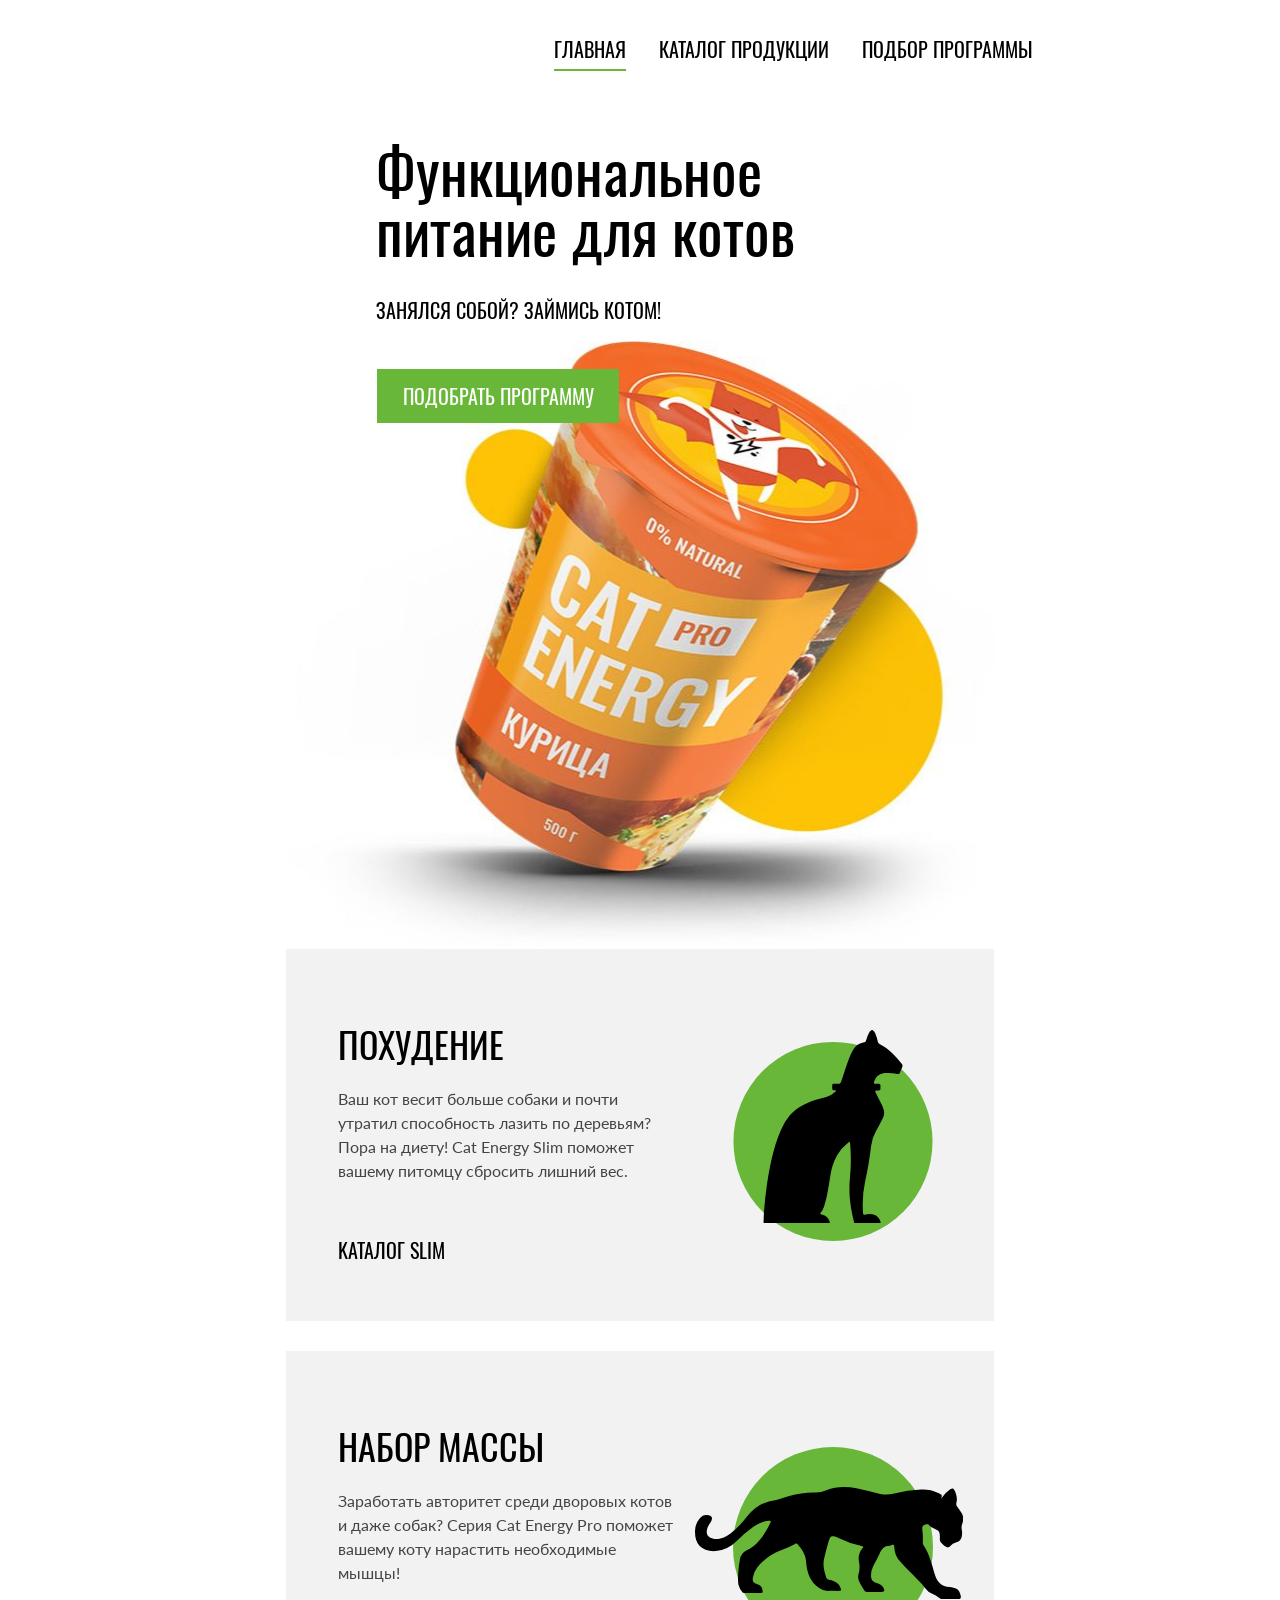
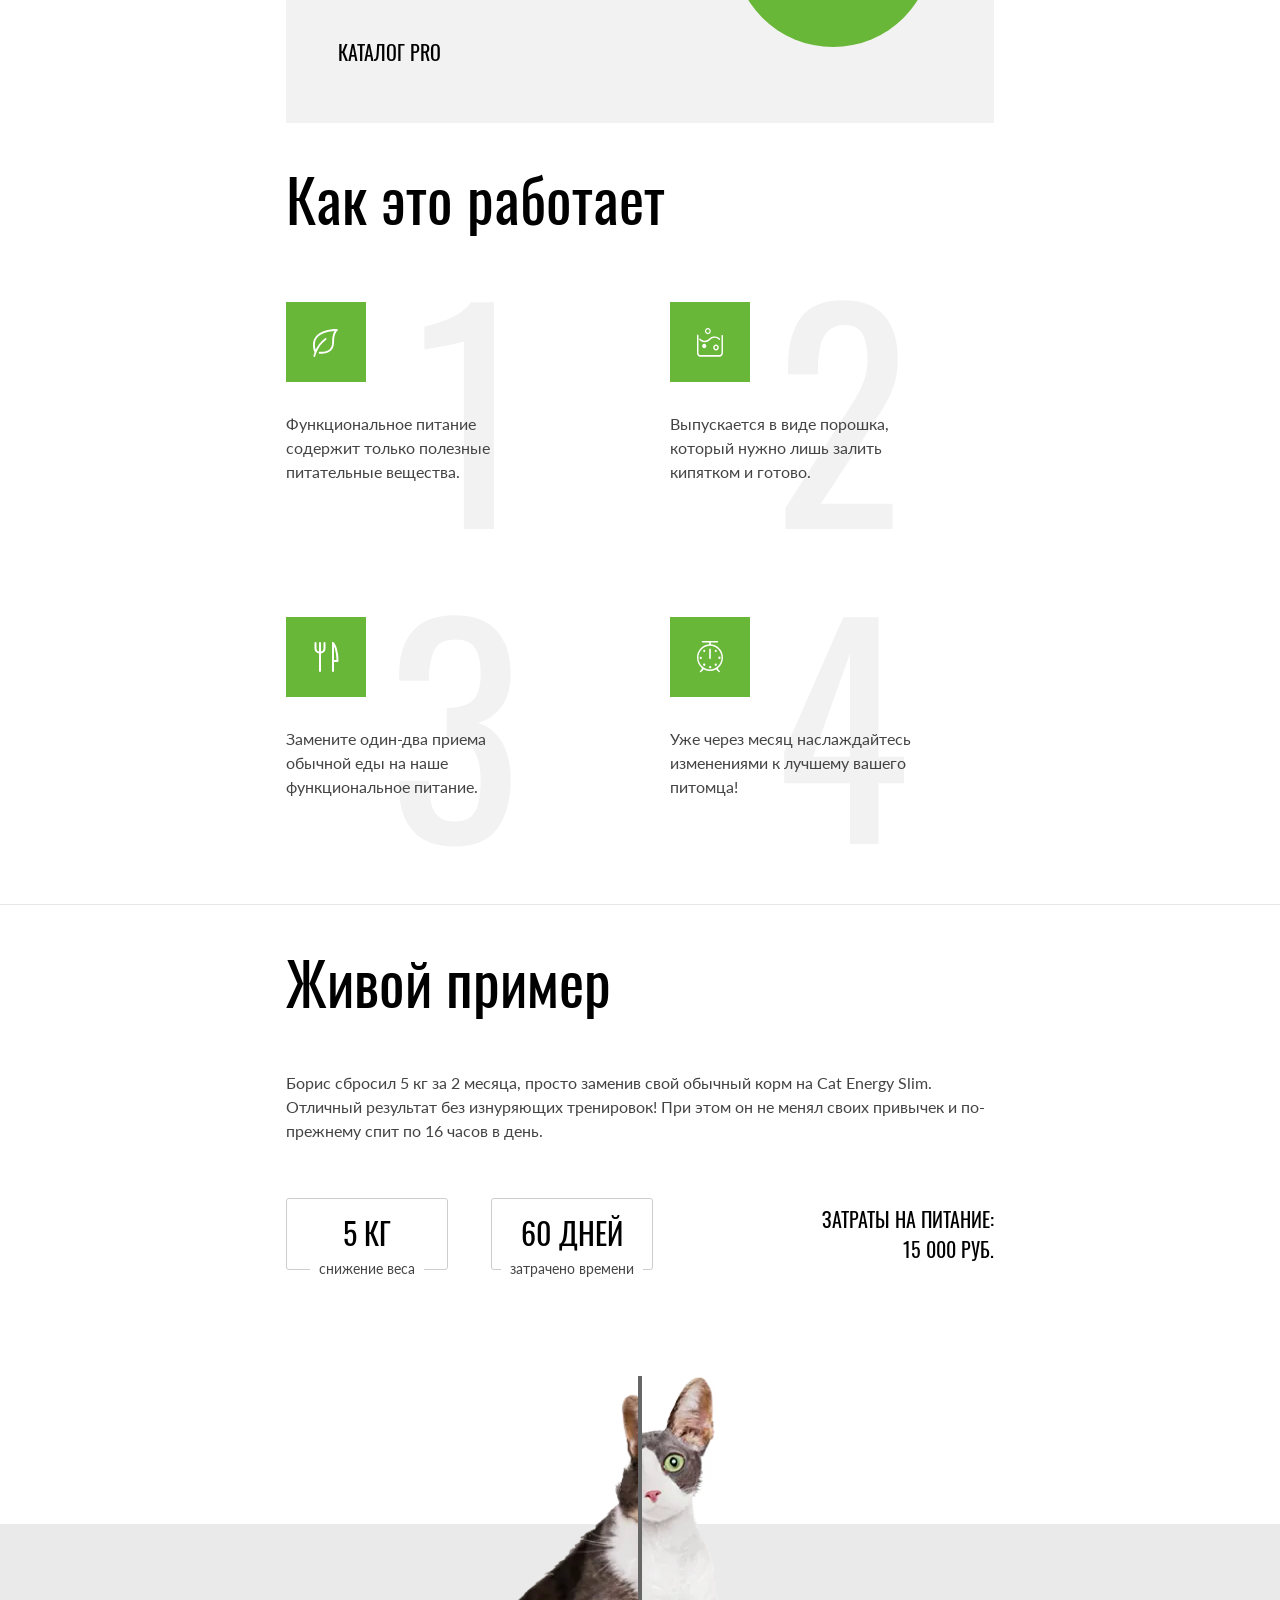
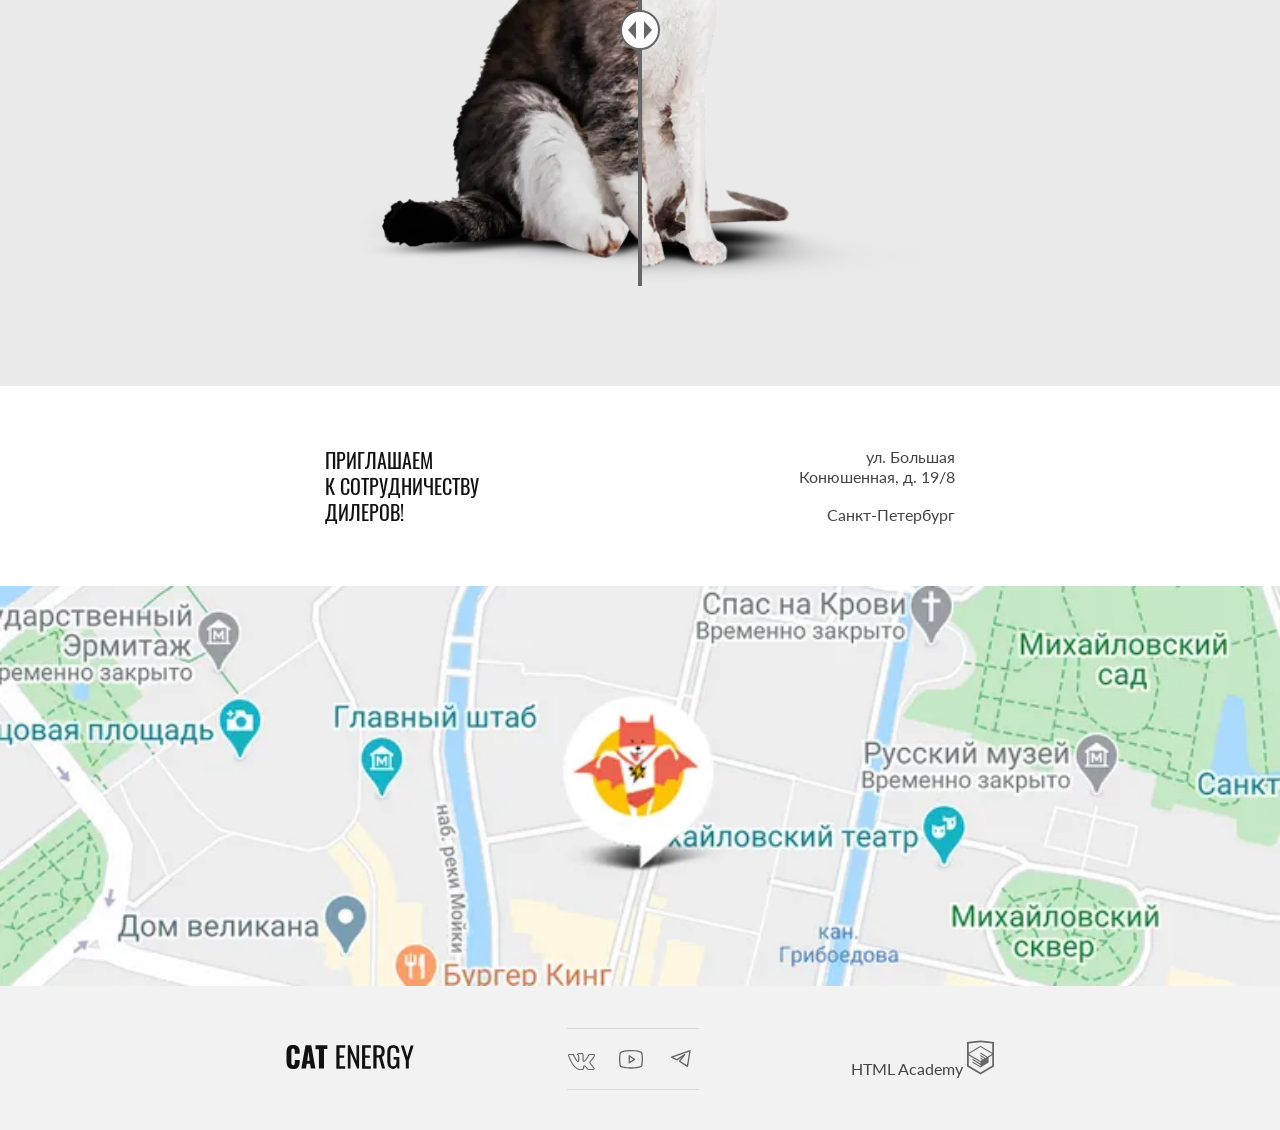
==== commit 286ebcf7: "Deploying to gh-pages from @ MaremianaComp/1932195-cat-energy-2@8b41a9519e8ef5d8686837d3a280522f6e7e" ====
--- a/index.html
+++ b/index.html
@@ -1 +1 @@
-<!DOCTYPE html><html class="page" lang="ru"><head><meta charset="UTF-8"><title>Cat Energy</title><link rel="icon" href="favicon.ico"><link rel="icon" href="favicons/icon.svg" type="image/svg+xml"><link rel="apple-touch-icon" href="favicons/apple.png"><link rel="manifest" href="manifest.webmanifest"><meta name="viewport" content="width=device-width,initial-scale=1"><link rel="stylesheet" href="styles/styles.css"><script src="scripts/index.js" defer="defer"></script><script src="scripts/slider.js" defer="defer"></script><script src="https://api-maps.yandex.ru/2.1/?apikey=b741650d-aeca-472d-a761-ce8550b60bb1&lang=ru_RU" defer="defer"></script></head><body class="page__body"><header class="main-header"><div class="main-header__container"><a class="main-header__logo" href="/"><picture><source width="70" height="59" type="image/svg+xml" media="(min-width: 1440px)" srcset="images/logo-desktop.svg"><source width="60" height="50" type="image/svg+xml" media="(min-width: 768px)" srcset="images/logo-tablet.svg"><img class="logo__picture" src="images/logo-mobile.svg" width="33" height="38" alt="Логотип Cat Energy"></picture></a><a class="main-header__logo-text" href="/"><picture><source width="118" height="21" type="image/svg+xml" media="(min-width: 1440px)" srcset="images/logo-text-desktop.svg"><source width="101" height="18" type="image/svg+xml" media="(min-width: 768px)" srcset="images/logo-text-tablet.svg"><img class="logo__image" src="images/logo-text-mobile.svg" width="101" height="18" alt="Текст логотипа Cat Energy"></picture></a></div><nav class="main-nav main-nav--closed main-nav--nojs"><button class="main-nav__toggle" type="button" aria-label="Main nav"><span class="visually-hidden">Открыть меню</span></button><div class="main-nav__wrapper"><ul class="main-nav__list site-list main-nav__list--close"><li class="site-list__item site-list__item--active"><a class="main-nav__link main-nav__link--index main-nav__link--current" href="/">Главная</a></li><li class="site-list__item"><a class="main-nav__link main-nav__link--index" href="catalog.html">Каталог продукции</a></li><li class="site-list__item"><a class="main-nav__link main-nav__link--index" href="#">Подбор программы</a></li></ul></div></nav></header><main class="main-container"><section class="promo"><div class="promo__wrapper"><h1 class="promo__title title">Функциональное<br>питание для котов</h1><p class="promo__slogan">Занялся собой? Займись котом!</p></div><div class="container"><picture><source width="552" height="499" type="image/png" media="(min-width: 1440px)" srcset="images/products/can-desktop@1x.png, images/products/can-desktop@2x.png 2x"><source width="709" height="609" type="image/jpeg" media="(min-width: 768px)" srcset="images/products/can-tablet@1x.jpg, images/products/can-tablet@2x.jpg 2x"><img class="promo__image" src="images/products/can-mobile@1x.png" width="280" height="270" srcset="images/products/can-mobile@2x.png 2x" alt="Упаковка еды для котов серии PRO"></picture><a class="promo__link button text-boxes" href="#">Подобрать программу</a></div></section><section class="programs container container-padding"><div class="programs__wrapper"><h2 class="visually-hidden">Программы питания</h2><ul class="programs__list"><li class="programs__item programs__item--loss"><h3 class="programs__title">Похудение</h3><p class="programs__description">Ваш кот весит больше собаки и почти утратил способность лазить по деревьям? Пора на диету! Cat Energy Slim поможет вашему питомцу сбросить лишний вес.</p><a class="programs__link" href="#">Kаталог slim</a></li><li class="programs__item programs__item--gain"><h3 class="programs__title programs__title--gain">Набор массы</h3><p class="programs__description">Заработать авторитет среди дворовых котов и даже собак? Серия Cat Energy Pro поможет вашему коту нарастить необходимые мышцы!</p><a class="programs__link" href="#">Каталог pro</a></li></ul></div></section><section class="guide container container-padding"><div class="guide__wrapper"><h2 class="guide__title title-second">Как это работает</h2><ul class="guide__list"><li class="guide__item guide__item--nutrients enumerator"><p class="guide__description">Функциональное питание содержит только полезные питательные вещества.</p></li><li class="guide__item guide__item--powder enumerator"><p class="guide__description">Выпускается в виде порошка, который нужно лишь залить кипятком и готово.</p></li><li class="guide__item guide__item--replacement enumerator"><p class="guide__description">Замените один-два приема обычной еды на наше функциональное питание.</p></li><li class="guide__item guide__item--change enumerator"><p class="guide__description">Уже через месяц наслаждайтесь изменениями к лучшему вашего питомца!</p></li></ul></div></section><article class="border-line"></article><section class="example"><div class="example__wrapper"><div class="example__background container container-padding"><h2 class="example__title title-second">Живой пример</h2><p class="example__text">Борис сбросил 5 кг за 2 месяца, просто заменив свой обычный корм на Cat Energy Slim. Отличный результат без изнуряющих тренировок! При этом он не менял своих привычек и по-прежнему спит по 16 часов в день.</p><div class="example__line"><div class="example__list"><dl class="example__discription"><dt class="example__value">5 КГ</dt><dd class="example__option">Cнижение веса</dd></dl><dl class="example__discription"><dt class="example__value">60 ДНЕЙ</dt><dd class="example__option">Затрачено времени</dd></dl></div><p class="example__cost">Затраты на питание: <span class="example__price">15 000 РУБ.</span></p></div></div><div class="slider"><div class="slider__container"><ul class="slider__images"><li class="slider__image slider__image--before"><picture><source type="image/webp" media="(min-width: 768px)" srcset="images/slider/cat-before-tablet-desktop@1x.webp, images/slider/cat-before-tablet-desktop@2x.webp 2x" width="560" height="512"><source type="image/webp" srcset="images/slider/cat-before-mobile@1x.webp, images/slider/cat-before-mobile@2x.webp 2x"><source type="image/png" media="(min-width: 768px)" srcset="images/slider/cat-before-tablet-desktop@1x.png, images/slider/cat-before-tablet-desktop@2x.png 2x" width="560" height="512"><img class="slider__before" src="images/slider/cat-before-mobile@1x.png" srcset="images/slider/cat-before-mobile@2x.png 2x" alt="Кот до приема cat Energy" width="280" height="256"></picture></li><li class="slider__image slider__image--after"><picture><source type="image/webp" media="(min-width: 768px)" srcset="images/slider/cat-after-tablet-desktop@1x.webp, images/slider/cat-after-tablet-desktop@2x.webp 2x" width="560" height="512"><source type="image/webp" srcset="images/slider/cat-after-mobile@1x.webp, images/slider/cat-after-mobile@2x.webp 2x"><source type="image/png" media="(min-width: 768px)" srcset="images/slider/cat-after-tablet-desktop@1x.png, images/slider/cat-after-tablet-desktop@2x.png 2x" width="560" height="512"><img class="slider__after" src="images/slider/cat-after-mobile@1x.png" srcset="images/slider/cat-after-mobile@2x.png 2x" alt="Кот после приема cat Energy" width="280" height="256"></picture></li></ul><div class="slider__input"><button class="slider__button" type="button"><span class="visually-hidden">Посмотреть изменения</span></button></div></div></div></div></section></main><footer class="main-footer"><section class="contacts"><h2 class="visually-hidden">Контакты</h2><div class="contacts__wrapper container container-padding"><div class="contacts__content"><p class="contacts__slogan text-boxes">Приглашаем <span class="line-break-span">к сотрудничеству</span> дилеров!</p><address class="contacts__address">ул. Большая <span class="line-break-span">Конюшенная, д. 19/8</span> <span class="contacts__city">Санкт-Петербург</span></address></div></div><div class="contacts__map" id="map" style="width:100%; height:400px"></div></section><div class="main-footer__wrapper container container-padding"><a class="main-footer__logo logo" href="/" aria-label="Логотип Cat Energy"><img class="logo__text" src="images/logo-text.svg" width="128" height="24" alt="Товарный знак компании Cat Energy"></a><div class="main-footer__social social"><ul class="social__list"><li class="social__item"><a class="social__link social__link--vkontakte" href="https://vk.com/htmlacademy" target="_blank" rel="noreferrer noopener" aria-label="Vkontakte"></a></li><li class="social__item"><a class="social__link social__link--youtube" href="https://www.youtube.com/user/htmlacademyru" target="_blank" rel="noreferrer noopener" aria-label="Youtube"><svg width="24" height="19" viewBox="0 0 24 19" fill="none" xmlns="http://www.w3.org/2000/svg"><path d="M15.8509 8.79275L10.6145 5.30184C10.5159 5.23691 10.4016 5.19985 10.2837 5.19459C10.1657 5.18934 10.0486 5.21608 9.94459 5.27198C9.84061 5.32789 9.75368 5.41087 9.69302 5.51215C9.63236 5.61343 9.60022 5.72924 9.6 5.84729V12.8291C9.60013 12.9481 9.6327 13.0648 9.69421 13.1667C9.75572 13.2686 9.84384 13.3518 9.94909 13.4073C10.0524 13.4631 10.1691 13.4895 10.2864 13.4837C10.4037 13.478 10.5172 13.4402 10.6145 13.3746L15.8509 9.88366C15.9409 9.82395 16.0148 9.7429 16.0658 9.64772C16.1169 9.55255 16.1436 9.44621 16.1436 9.3382C16.1436 9.23019 16.1169 9.12385 16.0658 9.02868C16.0148 8.93351 15.9409 8.85245 15.8509 8.79275ZM10.9091 11.6073V7.06911L14.3127 9.3382L10.9091 11.6073ZM23.3891 3.04366C23.2942 2.67547 23.1131 2.33511 22.8609 2.05061C22.6086 1.76611 22.2924 1.54561 21.9382 1.40729C18.2182 -0.0217993 12.2509 1.91553e-05 12 1.91553e-05C11.7491 1.91553e-05 5.78182 -0.0217993 2.06182 1.40729C1.70764 1.54561 1.3914 1.76611 1.13914 2.05061C0.886889 2.33511 0.705838 2.67547 0.610909 3.04366C0.327273 4.11275 0 6.07638 0 9.3382C0 12.6 0.327273 14.5637 0.610909 15.6327C0.705838 16.0009 0.886889 16.3413 1.13914 16.6258C1.3914 16.9103 1.70764 17.1308 2.06182 17.2691C5.78182 18.6982 11.7491 18.6764 12 18.6764H12.0764C12.8291 18.6764 18.3927 18.6327 21.9382 17.2691C22.2924 17.1308 22.6086 16.9103 22.8609 16.6258C23.1131 16.3413 23.2942 16.0009 23.3891 15.6327C23.6727 14.5637 24 12.6 24 9.3382C24 6.07638 23.6727 4.11275 23.3891 3.04366ZM22.1236 15.3055C22.0807 15.472 21.999 15.6259 21.8853 15.7548C21.7715 15.8838 21.6289 15.984 21.4691 16.0473C17.9782 17.3891 12.0655 17.3673 12 17.3673C11.9345 17.3673 6.02182 17.3891 2.53091 16.0473C2.37107 15.984 2.22846 15.8838 2.11471 15.7548C2.00096 15.6259 1.91929 15.472 1.87636 15.3055C1.61455 14.3018 1.30909 12.4582 1.30909 9.3382C1.30909 6.2182 1.61455 4.37457 1.87636 3.37093C1.91929 3.20445 2.00096 3.05047 2.11471 2.92156C2.22846 2.79264 2.37107 2.69243 2.53091 2.62911C6.02182 1.28729 11.9345 1.30911 12 1.30911C12.0655 1.30911 17.9782 1.28729 21.4691 2.62911C21.6289 2.69243 21.7715 2.79264 21.8853 2.92156C21.999 3.05047 22.0807 3.20445 22.1236 3.37093C22.3855 4.37457 22.6909 6.2182 22.6909 9.3382C22.6909 12.4582 22.3855 14.3018 22.1236 15.3055Z" fill="#666666"/></svg></a></li><li class="social__item"><a class="social__link social__link--telegram" href="https://t.me/htmlacademy" target="_blank" rel="noreferrer noopener" aria-label="Telegram"><svg width="20" height="18" viewBox="0 0 20 18" fill="none" xmlns="http://www.w3.org/2000/svg"><path fill-rule="evenodd" clip-rule="evenodd" d="M19.4608 0.152905C19.6393 0.302216 19.7255 0.534898 19.6872 0.764481L17.0611 16.5214C17.0244 16.7411 16.8789 16.9273 16.6745 17.0159C16.47 17.1045 16.2346 17.0833 16.0493 16.9597L8.17082 11.7074C8.01771 11.6054 7.91447 11.4437 7.88624 11.2619C7.858 11.08 7.90738 10.8947 8.02233 10.751L10.633 7.48773L6.27303 10.3944C6.077 10.525 5.82597 10.5407 5.61524 10.4353L0.362931 7.80915C0.127693 7.69153 -0.0146529 7.44488 0.00119976 7.18235C0.0170525 6.91983 0.188044 6.6921 0.435726 6.60364L18.8188 0.0382579C19.038 -0.0400244 19.2822 0.00359465 19.4608 0.152905ZM2.32626 7.32275L5.86168 9.09046L13.4231 4.0495C13.6925 3.86994 14.0525 3.91349 14.2712 4.1521C14.49 4.3907 14.5022 4.75314 14.3 5.00591L9.49502 11.0121L15.9328 15.3039L18.2083 1.65058L2.32626 7.32275Z" fill="#666666"/></svg></a></li></ul></div><div class="main-footer__copyright copyright"><a class="copyright__link" href="https://htmlacademy.ru/intensive/adaptive" target="_blank" rel="noreferrer noopener">HTML Academy <svg width="27" height="35" viewBox="0 0 27 35" fill="none" xmlns="http://www.w3.org/2000/svg"><path d="M13.6426 0.515754L13.5 0.5L0 1.90733V26.5129L13.5 34.5L27 26.5129V1.90733L13.6426 0.515754ZM25.2344 25.5151L13.5 32.4573L1.76561 25.5151V15.4293L13.4507 22.3451L13.4701 23.5984L5.45351 18.8548L5.44295 20.0801L13.4894 24.8885L13.5088 26.175L5.46408 21.4174L5.45351 22.6427L13.5 27.4511L21.6239 22.6182V21.3929V17.409L25.2432 15.2595L25.2344 25.5151ZM25.2344 13.9519L22.0147 15.8319L20.5325 16.7071L13.4666 12.5201L13.456 13.7454L19.4957 17.318L19.4429 17.3495L19.3126 17.4247L18.4536 17.9166L13.4666 14.9689L13.456 16.1942L17.3921 18.5222L16.4591 19.1314L16.438 19.1436L13.4666 17.402L13.456 18.6273L15.4029 19.7615L13.4155 20.9483L1.7973 14.0762L13.4349 7.11831L25.2344 13.9519ZM25.2344 12.7266L13.4401 5.81075L1.76561 12.7196V3.4897L13.5 2.26442L25.2344 3.4897V12.7266Z" fill="#666666"/></svg></a></div></div></footer><!-- <script src="js/toggle.js" defer></script> --><!-- <script src="js/map.js"></script> --><script src="scripts/script.js"></script></body></html>+<!DOCTYPE html><html class="page" lang="ru"><head><meta charset="UTF-8"><title>Cat Energy</title><link rel="icon" href="favicon.ico"><link rel="icon" href="favicons/icon.svg" type="image/svg+xml"><link rel="apple-touch-icon" href="favicons/apple.png"><link rel="manifest" href="manifest.webmanifest"><meta name="viewport" content="width=device-width,initial-scale=1"><link rel="stylesheet" href="styles/styles.css"><script src="scripts/index.js" defer="defer"></script><script src="scripts/slider.js" defer="defer"></script><script src="https://api-maps.yandex.ru/2.1/?apikey=b741650d-aeca-472d-a761-ce8550b60bb1&lang=ru_RU" defer="defer"></script></head><body class="page__body"><header class="main-header"><div class="main-header__container"><a class="main-header__logo logo" href="/"><picture><source width="70" height="59" type="image/svg+xml" media="(min-width: 1440px)" srcset="images/logo-desktop.svg"><source width="60" height="50" type="image/svg+xml" media="(min-width: 768px)" srcset="images/logo-tablet.svg"><img class="logo__picture" src="images/logo-mobile.svg" width="33" height="38" alt="Логотип Cat Energy"></picture></a><a class="main-header__logo-text logo" href="/"><picture><source width="118" height="21" type="image/svg+xml" media="(min-width: 1440px)" srcset="images/logo-text-desktop.svg"><source width="101" height="18" type="image/svg+xml" media="(min-width: 768px)" srcset="images/logo-text-tablet.svg"><img class="logo__image" src="images/logo-text-mobile.svg" width="101" height="18" alt="Текст логотипа Cat Energy"></picture></a></div><nav class="main-nav main-nav--closed main-nav--nojs"><button class="main-nav__toggle" type="button" aria-label="Main nav"><span class="visually-hidden">Открыть меню</span></button><div class="main-nav__wrapper"><ul class="main-nav__list site-list main-nav__list--close"><li class="site-list__item site-list__item--active"><a class="main-nav__link main-nav__link--index main-nav__link--current" href="/">Главная</a></li><li class="site-list__item"><a class="main-nav__link main-nav__link--index" href="catalog.html">Каталог продукции</a></li><li class="site-list__item"><a class="main-nav__link main-nav__link--index" href="#">Подбор программы</a></li></ul></div></nav></header><main class="main-container"><section class="promo"><div class="promo__wrapper"><h1 class="promo__title title">Функциональное<br>питание для котов</h1><p class="promo__slogan">Занялся собой? Займись котом!</p></div><div class="container"><picture><source width="552" height="499" type="image/png" media="(min-width: 1440px)" srcset="images/products/can-desktop@1x.png, images/products/can-desktop@2x.png 2x"><source width="709" height="609" type="image/jpeg" media="(min-width: 768px)" srcset="images/products/can-tablet@1x.jpg, images/products/can-tablet@2x.jpg 2x"><img class="promo__image" src="images/products/can-mobile@1x.png" width="280" height="270" srcset="images/products/can-mobile@2x.png 2x" alt="Упаковка еды для котов серии PRO"></picture><a class="promo__link button text-boxes" href="#">Подобрать программу</a></div></section><section class="programs container container-padding"><div class="programs__wrapper"><h2 class="visually-hidden">Программы питания</h2><ul class="programs__list"><li class="programs__item programs__item--loss"><h3 class="programs__title">Похудение</h3><p class="programs__description">Ваш кот весит больше собаки и почти утратил способность лазить по деревьям? Пора на диету! Cat Energy Slim поможет вашему питомцу сбросить лишний вес.</p><a class="programs__link" href="#">Kаталог slim</a></li><li class="programs__item programs__item--gain"><h3 class="programs__title programs__title--gain">Набор массы</h3><p class="programs__description">Заработать авторитет среди дворовых котов и даже собак? Серия Cat Energy Pro поможет вашему коту нарастить необходимые мышцы!</p><a class="programs__link" href="#">Каталог pro</a></li></ul></div></section><section class="guide container container-padding"><div class="guide__wrapper"><h2 class="guide__title title-second">Как это работает</h2><ul class="guide__list"><li class="guide__item guide__item--nutrients enumerator"><p class="guide__description">Функциональное питание содержит только полезные питательные вещества.</p></li><li class="guide__item guide__item--powder enumerator"><p class="guide__description">Выпускается в виде порошка, который нужно лишь залить кипятком и готово.</p></li><li class="guide__item guide__item--replacement enumerator"><p class="guide__description">Замените один-два приема обычной еды на наше функциональное питание.</p></li><li class="guide__item guide__item--change enumerator"><p class="guide__description">Уже через месяц наслаждайтесь изменениями к лучшему вашего питомца!</p></li></ul></div></section><article class="border-line"></article><section class="example"><div class="example__wrapper"><div class="example__background container container-padding"><h2 class="example__title title-second">Живой пример</h2><p class="example__text">Борис сбросил 5 кг за 2 месяца, просто заменив свой обычный корм на Cat Energy Slim. Отличный результат без изнуряющих тренировок! При этом он не менял своих привычек и по-прежнему спит по 16 часов в день.</p><div class="example__line"><div class="example__list"><dl class="example__discription"><dt class="example__value">5 КГ</dt><dd class="example__option">Cнижение веса</dd></dl><dl class="example__discription"><dt class="example__value">60 ДНЕЙ</dt><dd class="example__option">Затрачено времени</dd></dl></div><p class="example__cost">Затраты на питание: <span class="example__price">15 000 РУБ.</span></p></div></div><div class="slider"><div class="slider__container"><ul class="slider__images"><li class="slider__image slider__image--before"><picture><source type="image/webp" media="(min-width: 768px)" srcset="images/slider/cat-before-tablet-desktop@1x.webp, images/slider/cat-before-tablet-desktop@2x.webp 2x" width="560" height="512"><source type="image/webp" srcset="images/slider/cat-before-mobile@1x.webp, images/slider/cat-before-mobile@2x.webp 2x"><source type="image/png" media="(min-width: 768px)" srcset="images/slider/cat-before-tablet-desktop@1x.png, images/slider/cat-before-tablet-desktop@2x.png 2x" width="560" height="512"><img class="slider__before" src="images/slider/cat-before-mobile@1x.png" srcset="images/slider/cat-before-mobile@2x.png 2x" alt="Кот до приема cat Energy" width="280" height="256"></picture></li><li class="slider__image slider__image--after"><picture><source type="image/webp" media="(min-width: 768px)" srcset="images/slider/cat-after-tablet-desktop@1x.webp, images/slider/cat-after-tablet-desktop@2x.webp 2x" width="560" height="512"><source type="image/webp" srcset="images/slider/cat-after-mobile@1x.webp, images/slider/cat-after-mobile@2x.webp 2x"><source type="image/png" media="(min-width: 768px)" srcset="images/slider/cat-after-tablet-desktop@1x.png, images/slider/cat-after-tablet-desktop@2x.png 2x" width="560" height="512"><img class="slider__after" src="images/slider/cat-after-mobile@1x.png" srcset="images/slider/cat-after-mobile@2x.png 2x" alt="Кот после приема cat Energy" width="280" height="256"></picture></li></ul><div class="slider__input"><button class="slider__button" type="button"><span class="visually-hidden">Посмотреть изменения</span></button></div></div></div></div></section></main><footer class="main-footer"><section class="contacts"><h2 class="visually-hidden">Контакты</h2><div class="contacts__wrapper container container-padding"><div class="contacts__content"><p class="contacts__slogan text-boxes">Приглашаем <span class="line-break-span">к сотрудничеству</span> дилеров!</p><address class="contacts__address">ул. Большая <span class="line-break-span">Конюшенная, д. 19/8</span> <span class="contacts__city">Санкт-Петербург</span></address></div></div><div class="contacts__map" id="map" style="width:100%; height:400px"></div></section><div class="main-footer__wrapper container container-padding"><a class="main-footer__logo logo" href="/" aria-label="Логотип Cat Energy"><img class="logo__text" src="images/logo-text.svg" width="128" height="24" alt="Товарный знак компании Cat Energy"></a><div class="main-footer__social social"><ul class="social__list"><li class="social__item"><a class="social__link social__link--vkontakte" href="https://vk.com/htmlacademy" target="_blank" rel="noreferrer noopener" aria-label="Vkontakte"></a></li><li class="social__item"><a class="social__link social__link--youtube" href="https://www.youtube.com/user/htmlacademyru" target="_blank" rel="noreferrer noopener" aria-label="Youtube"><svg width="24" height="19" viewBox="0 0 24 19" fill="none" xmlns="http://www.w3.org/2000/svg"><path d="M15.8509 8.79275L10.6145 5.30184C10.5159 5.23691 10.4016 5.19985 10.2837 5.19459C10.1657 5.18934 10.0486 5.21608 9.94459 5.27198C9.84061 5.32789 9.75368 5.41087 9.69302 5.51215C9.63236 5.61343 9.60022 5.72924 9.6 5.84729V12.8291C9.60013 12.9481 9.6327 13.0648 9.69421 13.1667C9.75572 13.2686 9.84384 13.3518 9.94909 13.4073C10.0524 13.4631 10.1691 13.4895 10.2864 13.4837C10.4037 13.478 10.5172 13.4402 10.6145 13.3746L15.8509 9.88366C15.9409 9.82395 16.0148 9.7429 16.0658 9.64772C16.1169 9.55255 16.1436 9.44621 16.1436 9.3382C16.1436 9.23019 16.1169 9.12385 16.0658 9.02868C16.0148 8.93351 15.9409 8.85245 15.8509 8.79275ZM10.9091 11.6073V7.06911L14.3127 9.3382L10.9091 11.6073ZM23.3891 3.04366C23.2942 2.67547 23.1131 2.33511 22.8609 2.05061C22.6086 1.76611 22.2924 1.54561 21.9382 1.40729C18.2182 -0.0217993 12.2509 1.91553e-05 12 1.91553e-05C11.7491 1.91553e-05 5.78182 -0.0217993 2.06182 1.40729C1.70764 1.54561 1.3914 1.76611 1.13914 2.05061C0.886889 2.33511 0.705838 2.67547 0.610909 3.04366C0.327273 4.11275 0 6.07638 0 9.3382C0 12.6 0.327273 14.5637 0.610909 15.6327C0.705838 16.0009 0.886889 16.3413 1.13914 16.6258C1.3914 16.9103 1.70764 17.1308 2.06182 17.2691C5.78182 18.6982 11.7491 18.6764 12 18.6764H12.0764C12.8291 18.6764 18.3927 18.6327 21.9382 17.2691C22.2924 17.1308 22.6086 16.9103 22.8609 16.6258C23.1131 16.3413 23.2942 16.0009 23.3891 15.6327C23.6727 14.5637 24 12.6 24 9.3382C24 6.07638 23.6727 4.11275 23.3891 3.04366ZM22.1236 15.3055C22.0807 15.472 21.999 15.6259 21.8853 15.7548C21.7715 15.8838 21.6289 15.984 21.4691 16.0473C17.9782 17.3891 12.0655 17.3673 12 17.3673C11.9345 17.3673 6.02182 17.3891 2.53091 16.0473C2.37107 15.984 2.22846 15.8838 2.11471 15.7548C2.00096 15.6259 1.91929 15.472 1.87636 15.3055C1.61455 14.3018 1.30909 12.4582 1.30909 9.3382C1.30909 6.2182 1.61455 4.37457 1.87636 3.37093C1.91929 3.20445 2.00096 3.05047 2.11471 2.92156C2.22846 2.79264 2.37107 2.69243 2.53091 2.62911C6.02182 1.28729 11.9345 1.30911 12 1.30911C12.0655 1.30911 17.9782 1.28729 21.4691 2.62911C21.6289 2.69243 21.7715 2.79264 21.8853 2.92156C21.999 3.05047 22.0807 3.20445 22.1236 3.37093C22.3855 4.37457 22.6909 6.2182 22.6909 9.3382C22.6909 12.4582 22.3855 14.3018 22.1236 15.3055Z" fill="#666666"/></svg></a></li><li class="social__item"><a class="social__link social__link--telegram" href="https://t.me/htmlacademy" target="_blank" rel="noreferrer noopener" aria-label="Telegram"><svg width="20" height="18" viewBox="0 0 20 18" fill="none" xmlns="http://www.w3.org/2000/svg"><path fill-rule="evenodd" clip-rule="evenodd" d="M19.4608 0.152905C19.6393 0.302216 19.7255 0.534898 19.6872 0.764481L17.0611 16.5214C17.0244 16.7411 16.8789 16.9273 16.6745 17.0159C16.47 17.1045 16.2346 17.0833 16.0493 16.9597L8.17082 11.7074C8.01771 11.6054 7.91447 11.4437 7.88624 11.2619C7.858 11.08 7.90738 10.8947 8.02233 10.751L10.633 7.48773L6.27303 10.3944C6.077 10.525 5.82597 10.5407 5.61524 10.4353L0.362931 7.80915C0.127693 7.69153 -0.0146529 7.44488 0.00119976 7.18235C0.0170525 6.91983 0.188044 6.6921 0.435726 6.60364L18.8188 0.0382579C19.038 -0.0400244 19.2822 0.00359465 19.4608 0.152905ZM2.32626 7.32275L5.86168 9.09046L13.4231 4.0495C13.6925 3.86994 14.0525 3.91349 14.2712 4.1521C14.49 4.3907 14.5022 4.75314 14.3 5.00591L9.49502 11.0121L15.9328 15.3039L18.2083 1.65058L2.32626 7.32275Z" fill="#666666"/></svg></a></li></ul></div><div class="main-footer__copyright copyright"><a class="copyright__link" href="https://htmlacademy.ru/intensive/adaptive" target="_blank" rel="noreferrer noopener">HTML Academy <svg width="27" height="35" viewBox="0 0 27 35" fill="none" xmlns="http://www.w3.org/2000/svg"><path d="M13.6426 0.515754L13.5 0.5L0 1.90733V26.5129L13.5 34.5L27 26.5129V1.90733L13.6426 0.515754ZM25.2344 25.5151L13.5 32.4573L1.76561 25.5151V15.4293L13.4507 22.3451L13.4701 23.5984L5.45351 18.8548L5.44295 20.0801L13.4894 24.8885L13.5088 26.175L5.46408 21.4174L5.45351 22.6427L13.5 27.4511L21.6239 22.6182V21.3929V17.409L25.2432 15.2595L25.2344 25.5151ZM25.2344 13.9519L22.0147 15.8319L20.5325 16.7071L13.4666 12.5201L13.456 13.7454L19.4957 17.318L19.4429 17.3495L19.3126 17.4247L18.4536 17.9166L13.4666 14.9689L13.456 16.1942L17.3921 18.5222L16.4591 19.1314L16.438 19.1436L13.4666 17.402L13.456 18.6273L15.4029 19.7615L13.4155 20.9483L1.7973 14.0762L13.4349 7.11831L25.2344 13.9519ZM25.2344 12.7266L13.4401 5.81075L1.76561 12.7196V3.4897L13.5 2.26442L25.2344 3.4897V12.7266Z" fill="#666666"/></svg></a></div></div></footer><!-- <script src="js/toggle.js" defer></script> --><!-- <script src="js/map.js"></script> --><script src="scripts/script.js"></script></body></html>
--- a/styles/styles.css
+++ b/styles/styles.css
@@ -1 +1 @@
-@font-face{font-family:Lato;font-weight:400;font-style:normal;font-display:swap;src:url(../fonts/lato/Lato-Regular.woff2)format("woff2")}@font-face{font-family:Oswald;font-weight:400;font-style:normal;font-display:swap;src:url(../fonts/oswald/oswaldregular.woff2)format("woff2")}*,:before,:after{box-sizing:border-box}body{color:#444;margin:0;font-family:Lato,Arial,sans-serif;font-size:14px;line-height:18px;position:relative}img{object-fit:contain}a{text-decoration:none}.line-break-span{display:block}@media (width>=768px){.border-line{border-bottom:1px solid #e6e6e6;margin-bottom:22px;box-shadow:100vw 0 #e6e6e6}}.visually-hidden{white-space:nowrap;-webkit-clip-path:inset(100%);clip-path:inset(100%);border:0;width:1px;height:1px;margin:-1px;padding:0;position:absolute;overflow:hidden}.button{color:#fff;text-align:center;background-color:#68b738;border:none;min-width:280px;padding:10px}@media (width>=768px){.main-header{gap:94px;max-width:768px;margin:0 auto;padding:0 30px;display:flex}}.main-header__container{max-width:320px;margin:0 auto;position:relative}@media (width>=768px){.main-header__container{align-items:center;max-width:200px;margin:25px 0 0;display:flex}}.main-header__logo{margin-left:10px;margin-right:42px;padding-left:10px;padding-right:10px;display:inline-flex}@media (width>=768px){.main-header__logo{margin:0 13px 0 0;padding:0}}@media (width>=1440px){.main-header__logo{height:59px}}.main-header__logo img{width:33px;height:65px}@media (width>=768px){.main-header__logo img{width:60px;height:50px}}.main-header__logo-text{display:inline-flex}.main-header__logo-text img{width:101px;height:65px}@media (width>=768px){.main-header__logo-text img{height:18px}}.container{max-width:320px;margin:0 auto;position:relative}@media (width>=768px){.container{max-width:768px}}.logo{height:65px;display:inline-flex}@media (width>=768px){.logo{height:50px}}.toggle{cursor:pointer;background-color:#fff;background-image:url(../icons/stack.svg#menu-close);background-position:50%;background-repeat:no-repeat;background-size:24px 24px;border:none;width:65px;height:65px}.toggle:hover{opacity:.6}.toggle:active{opacity:.3}@media (width>=768px){.toggle{display:none}}.main-nav{width:auto}.main-nav__toggle{z-index:2;cursor:pointer;background-color:#fff;border:none;width:65px;height:65px;padding:0;display:block;position:absolute;top:0;right:0}.main-nav--closed .main-nav__toggle:before{content:"";background-color:#000;width:24px;height:2px;position:absolute;top:20px;left:21px;box-shadow:0 8px #000,0 16px #000}.main-nav--closed .main-nav__toggle:focus:before{background-color:#0009;box-shadow:0 8px #0009,0 16px #0009}.main-nav--closed .main-nav__toggle:active:before{background-color:#0000004d;box-shadow:0 8px #0000004d,0 16px #0000004d}@media (width<=767px){.main-nav--closed .site-list__item,.main-nav--closed .user-list__item{display:none}.main-nav--opened .main-nav__wrapper{z-index:10;background-color:#fff;min-width:100%;min-height:21vh;position:absolute}.main-nav--nojs .main-nav__toggle{display:none}.main-nav--nojs .main-nav__wrapper{min-height:0;position:static}.main-nav--nojs .site-list__item{display:block}.main-nav--nojs .user-list__item{background-color:#fff;display:block}}.main-nav--opened .main-nav__toggle:before,.main-nav--opened .main-nav__toggle:after{content:"";background-color:#000;width:26px;height:2px;position:absolute;top:31px;left:23px}.main-nav--opened .main-nav__toggle:before{box-shadow:none;transform:rotate(45deg)}.main-nav--opened .main-nav__toggle:after{transform:rotate(-45deg)}.main-nav--opened .main-nav__toggle:active:before,.main-nav--opened .main-nav__toggle:active:after{background-color:#0000004d}.main-nav__list{margin:0;padding:0;list-style-type:none}.main-nav__list a{color:#000;text-transform:uppercase;font-family:Oswald,Arial,sans-serif;font-size:20px;line-height:20px}@media (width>=768px){.main-nav__list a{font-size:18px;line-height:24px}.main-nav__list{width:436px}.main-nav__toggle{display:none}}@media (width>=1440px){.main-nav__list{width:475px}}.site-list{border-bottom:1px solid #e6e6e6}@media (width>=768px){.site-list{border:none;flex-wrap:wrap;justify-content:flex-start;width:480px;display:flex}}@media (width>=1440px){.site-list{width:500px}}@media (width>=768px){.site-list__item{margin-right:33px}.site-list__item:last-child{margin-right:0}.site-list__item--active{position:relative}.site-list__item--active:after{content:"";background:#68b738;height:2px;position:absolute;bottom:0;left:0;right:0}}@media (width>=768px) and (width>=1440px){.site-list__item--active:after{background:#fff}}@media (width>=768px){.site-list__item a[href]:hover{opacity:.6}.site-list__item a[href]:active{opacity:.3}}@media (width>=1440px){.site-list__item a[href]{color:#fff}.site-list__item a[href]:hover{opacity:.6}.site-list__item a[href]:active{opacity:.3}}.site-list a{text-align:center;border-top:1px solid #e6e6e6;padding-top:19px;padding-bottom:26px;display:block}@media (width>=768px){.site-list a{border:none;padding:39px 0 12px}}.promo{flex-direction:column;min-height:480px;margin-bottom:16px;display:flex}@media (width>=768px){.promo{max-width:768px;min-height:870px;margin:0 auto;padding:40px 120px}}.promo__wrapper{background-color:#4f4f54;background-image:linear-gradient(#68b738d9 0% 100%),url(../images/backgrounds/cat-background-mobile@2x.jpg);background-position:top,top;background-repeat:no-repeat;background-size:100% 302px,320px 302px;min-height:302px;margin-bottom:100px;padding-top:21px}@media (width>=768px){.promo__wrapper{background:0 0;margin-bottom:-85px}}@media (width>=1440px){.promo__wrapper:before{content:"";z-index:-1;background:linear-gradient(#68b738d9 0% 100%) 100%/cover,url(../images/backgrounds/cat-background@2x.jpg) 0%/1040px 100%;width:50%;height:694px;position:absolute;top:0;right:0}}.promo__title{color:#fff;margin:0 0 26px}@media (width>=768px){.promo__title{color:#000;margin-bottom:40px}}.promo__slogan{text-transform:uppercase;color:#fff;text-align:center;font-family:Oswald,Arial,sans-serif;font-size:14px;line-height:14px}@media (width>=768px){.promo__slogan{color:#000;text-align:start;font-size:20px;line-height:20px}}.promo__image{position:absolute;top:-240px;left:50%;translate:-50%}@media (width>=768px){.promo__image{z-index:-1;top:5px}}.promo__link{justify-content:center;margin-top:33px;display:inline-flex}@media (width>=768px){.promo__link{min-width:242px;margin-left:-263px;padding:14px}}.title{text-align:center;font-family:Oswald,Arial,sans-serif;font-size:36px;font-weight:400;line-height:36px}@media (width>=768px){.title{text-align:start;font-size:60px;line-height:60px}.programs{margin-bottom:45px}}.programs__list{margin:0;padding:0;list-style-type:none}@media (width>=1440px){.programs__list{gap:80px;display:flex}}.programs__item{background-color:#f2f2f2;background-repeat:no-repeat;margin-bottom:20px;padding:21px 20px 18px}@media (width>=768px){.programs__item{margin-bottom:30px;padding:77px 316px 58px 52px}}.programs__item--loss{background-image:url(../icons/stack.svg#cat-slim);background-position:20px 21px;background-size:50px 53px}@media (width>=768px){.programs__item--loss{background-position:right 12% top 50%;background-size:200px 211px}}.programs__item--gain{background-image:url(../icons/stack.svg#cat-pro);background-position:11px 25px;background-size:67px 50px}@media (width>=768px){.programs__item--gain{background-position:right 7% top 56%;background-size:268px 200px}}.programs__title{text-transform:uppercase;color:#000;text-align:center;margin:8px 8px 30px 16px;font-family:Oswald,Arial,sans-serif;font-size:24px;font-weight:400;line-height:37px}@media (width>=768px){.programs__title{text-align:start;margin:0 0 25px;font-size:36px;line-height:36px}}.programs__title--gain{margin-left:47px}@media (width>=768px){.programs__title--gain{margin:0 0 25px}}.programs__description{margin:0 0 43px}@media (width>=768px){.programs__description{margin-bottom:57px;font-size:16px;line-height:24px}}.programs__link{text-transform:uppercase;color:#000;font-family:Oswald,Arial,sans-serif;font-size:16px;line-height:16px}@media (width>=768px){.programs__link{font-size:20px;line-height:20px}}.programs__link:after{content:"";background-color:#000;width:24px;height:12px;transition:all,all 1.3s;-webkit-mask-image:url(../icons/stack.svg#arrow);mask-image:url(../icons/stack.svg#arrow);-webkit-mask-position:100%;mask-position:100%;-webkit-mask-size:24px 12px;mask-size:24px 12px;-webkit-mask-repeat:no-repeat;mask-repeat:no-repeat}.container-padding{padding:0 20px}@media (width>=768px){.container-padding{padding:0 30px}}.guide{margin-bottom:49px}@media (width>=768px){.guide{min-height:736px;margin-bottom:0}}.guide__list{margin:0;padding:0;list-style-type:none}@media (width>=768px){.guide__list{grid-template-columns:247px 249px;gap:62px 137px;display:grid}}@media (width>=1440px){.guide__list{display:flex}}.guide__item{margin-bottom:20px;display:flex}@media (width>=768px){.guide__item{flex-direction:column;margin:0;padding:14px 0 57px}}.guide__item:before{content:"";background-position:50%;background-repeat:no-repeat;background-size:60px 60px;flex-shrink:0;width:60px;height:60px;display:block}@media (width>=768px){.guide__item:before{background-size:80px 80px;width:80px;height:80px}}.guide__item--nutrients:before{background-image:url(../icons/stack.svg#nutrients)}.guide__item--powder:before{background-image:url(../icons/stack.svg#powder)}.guide__item--replacement:before{background-image:url(../icons/stack.svg#replacement)}.guide__item--change:before{background-image:url(../icons/stack.svg#change)}.guide__description{margin:0 0 0 20px}@media (width>=768px){.guide__description{margin:30px 0 0;font-size:16px;line-height:24px}}.enumerator{counter-increment:enumerator 1;position:relative}@media (width>=768px){.enumerator:after{color:#f2f2f2;content:counter(enumerator);z-index:-1;font-family:Oswald,Arial,sans-serif;font-size:280px;line-height:280px;position:absolute;top:-25px;right:11px}}.title-second{color:#000;margin:0 0 40px;font-family:Oswald,Arial,sans-serif;font-size:36px;font-weight:400;line-height:40px}@media (width>=768px){.title-second{margin-bottom:60px;font-size:60px;line-height:60px}}.example{background:#eaeaea;min-height:659px;padding-top:24px}@media (width>=768px){.example{background:0 0;min-height:1059px}}.example__text{margin-bottom:5px}@media (width>=768px){.example__text{margin:0 0 41px;font-size:16px;line-height:24px}.example__line{flex-wrap:wrap;justify-content:space-between;display:flex}}.example__list{text-align:center;justify-content:space-between;margin-bottom:21px;display:flex}@media (width>=768px){.example__list{gap:43px;margin:0}}.example__discription{border:1px solid #cdcdcd;border-radius:3px;min-width:124px;padding:15px;position:relative}@media (width>=768px){.example__discription{min-width:162px}}.example__value{text-transform:uppercase;color:#000;font-family:Oswald,Arial,sans-serif;font-size:24px;line-height:24px}@media (width>=768px){.example__value{font-size:30px;line-height:37px}}.example__option{text-transform:lowercase;background:#eaeaea;padding:0 17px;font-size:12px;line-height:12px;position:absolute;bottom:-18px;transform:translate(-44%)}@media (width>=768px){.example__option{white-space:nowrap;background:#fff;margin:0;padding:0 9px;font-size:14px;line-height:14px;bottom:-7px;left:50%;transform:translate(-50%)}}.example__cost{text-transform:uppercase;color:#000;text-align:center;margin-bottom:20px;font-family:Oswald,Arial,sans-serif;font-size:14px;line-height:20px}@media (width>=768px){.example__cost{text-align:right;max-width:190px;font-size:20px;line-height:30px}}.slider{position:relative}@media (width>=768px){.slider{background-color:#eaeaea;width:100%;height:426px;top:276px}.slider:before{content:"";background-color:#eaeaea;width:100vw;height:100%;position:absolute;top:-36px;left:0;box-shadow:-200px 0 #eaeaea}}@media (width>=1440px){.slider{background-color:#0000;padding:0;top:0}.slider:before{display:none}}.slider__container{width:280px;height:256px;margin:0 auto;position:relative}@media (width>=768px){.slider__container{width:560px;height:512px;top:-186px}}@media (width>=1440px){.slider__container{margin:0;position:absolute;top:0;left:770px}}.slider__images{width:100%;height:100%;margin:0;padding:0;list-style-type:none;display:flex}.slider__image--after{width:100%;height:100%;position:absolute}.slider__before{-webkit-clip-path:inset(0 50% 0 0);clip-path:inset(0 50% 0 0);width:100%;height:100%;display:block}.slider__after{-webkit-clip-path:inset(0 0 0 50%);clip-path:inset(0 0 0 50%);width:100%;height:100%;display:block}.slider__input{width:100%;height:100%;position:absolute;top:0;left:0}.slider__button{cursor:pointer;background-color:#fff;border:2px solid #666;border-radius:50%;width:40px;height:40px;position:absolute;top:50%;left:50%;translate:-50% -50%}.slider__button:before{content:"";background-color:#666;width:24px;height:18px;position:absolute;top:50%;left:50%;translate:-50% -50%;-webkit-mask-image:url(../icons/stack.svg#slider);mask-image:url(../icons/stack.svg#slider);-webkit-mask-position:50%;mask-position:50%;-webkit-mask-repeat:no-repeat;mask-repeat:no-repeat}.slider__button:after{content:"";background-color:#666;width:4px;height:108px;position:absolute;top:-108px;left:50%;translate:-50%;box-shadow:0 144px #666}.slider__button:hover{border-color:#68b738}.slider__button:hover:before{background-color:#68b738}.slider__button:hover:after{background-color:#68b738;box-shadow:0 144px #68b738}.slider__button:active{border-color:#5eaa2f99}.slider__button:active:before{background-color:#5eaa2f99}.slider__button:active:after{background-color:#5eaa2f99;box-shadow:0 144px #5eaa2f99}@media (width>=768px){.slider__button:after{height:236px;top:-236px;box-shadow:0 274px #666}.slider__button:hover:after{box-shadow:0 274px #68b738}.slider__button:active:after{box-shadow:0 274px #5eaa2f99}}.main-footer__wrapper{flex-direction:column;padding-top:18px;padding-bottom:40px;display:flex}.main-footer__logo{justify-content:center;align-items:center}.social__list{border-top:1px solid #d9d9d9;border-bottom:1px solid #d9d9d9;justify-content:center;gap:24px;margin:0;padding:21px 0 11px;list-style-type:none;display:flex}.social__link{background-position:50%;background-repeat:no-repeat;min-width:28px;min-height:28px;transition:all 1.3s;display:block}.social__link--vkontakte:before{content:"";background-color:#666;width:28px;height:22px;display:block;-webkit-mask-image:url(../icons/stack.svg#vkontakte);mask-image:url(../icons/stack.svg#vkontakte);-webkit-mask-size:28px 22px;mask-size:28px 22px;-webkit-mask-repeat:no-repeat;mask-repeat:no-repeat}.social__link--vkontakte:hover,.social__link--vkontakte:focus{background-color:#68b738}.social__link--vkontakte:active{background-color:#68b7384d}.copyright__link{color:#444;font-size:16px;line-height:20px}@media (width>=1310px){.contacts{position:relative}.contacts__wrapper{z-index:1;background-color:#0000;max-width:1600px;height:1px;margin:-1px auto 0;padding:0 110px;display:block;position:relative;top:0}}.contacts__content{background-color:#fff;justify-content:space-between;padding:26px 0;display:flex}@media (width>=768px){.contacts__content{padding:61px 39px}}@media (width>=1310px){.contacts__content{width:565px;min-height:199px;max-height:120%;padding:61px 70px 60px 80px;position:absolute;bottom:-295px}}.contacts__content--grey{background-color:#f2f2f2}@media (width>=1310px){.contacts__content--grey{background-color:#fff}}.contacts__slogan{color:#111;max-width:140px;margin:0;padding-right:10px}@media (width>=768px){.contacts__slogan{max-width:170px;font-size:20px;line-height:26px}}@media (width>=1310px){.contacts__slogan{overflow:hidden}}.contacts__address{color:#444;width:100%;max-width:140px;font-family:Lato,Arial,sans-serif;font-size:14px;font-style:normal;line-height:20px}@media (width>=768px){.contacts__address{text-align:right;max-width:170px;font-size:16px}}@media (width>=1310px){.contacts__address{text-align:left;max-width:165px;overflow:hidden}}@media (width>=768px){.contacts__city{max-width:170px;margin-top:18px;display:inline-block}}.contacts__map{background-color:#ebebeb;background-image:-webkit-image-set(url(../images/backgrounds/map-mobile@1x.webp) 1x type("image/webp"),url(../images/backgrounds/map-mobile@2x.webp) 2x type("image/webp"),url(../images/backgrounds/map-mobile@1x.png) 1x type("image/png"),url(../images/backgrounds/map-mobile@2x.png) 2x type("image/png"));background-image:image-set("../images/backgrounds/map-mobile@1x.webp" 1x type("image/webp"),"../images/backgrounds/map-mobile@2x.webp" 2x type("image/webp"),"../images/backgrounds/map-mobile@1x.png" 1x type("image/png"),"../images/backgrounds/map-mobile@2x.png" 2x type("image/png"));background-position:50%;background-repeat:no-repeat;background-size:cover;width:100%;height:100%;max-height:362px;position:relative}@media (width>=768px){.contacts__map{background-image:-webkit-image-set(url(../images/backgrounds/map-tablet@1x.webp) 1x type("image/webp"),url(../images/backgrounds/map-tablet@2x.webp) 2x type("image/webp"),url(../images/backgrounds/map-tablet@1x.png) 1x type("image/png"),url(../images/backgrounds/map-tablet@2x.png) 2x type("image/png"));background-image:image-set("../images/backgrounds/map-tablet@1x.webp" 1x type("image/webp"),"../images/backgrounds/map-tablet@2x.webp" 2x type("image/webp"),"../images/backgrounds/map-tablet@1x.png" 1x type("image/png"),"../images/backgrounds/map-tablet@2x.png" 2x type("image/png"));max-height:400px}}@media (width>=1310px){.contacts__map{background-image:-webkit-image-set(url(../images/backgrounds/map-desktop@1x.webp) 1x type("image/webp"),url(../images/backgrounds/map-desktop@2x.webp) 2x type("image/webp"),url(../images/backgrounds/map-desktop@1x.png) 1x type("image/png"),url(../images/backgrounds/map-desktop@2x.png) 2x type("image/png"));background-image:image-set("../images/backgrounds/map-desktop@1x.webp" 1x type("image/webp"),"../images/backgrounds/map-desktop@2x.webp" 2x type("image/webp"),"../images/backgrounds/map-desktop@1x.png" 1x type("image/png"),"../images/backgrounds/map-desktop@2x.png" 2x type("image/png"));background-position:50% 0}}.basic-products__list{margin:0;padding:0;list-style-type:none}.text-boxes{text-transform:uppercase;font-family:Oswald,Arial,sans-serif;font-size:16px;line-height:20px}@media (width>=768px){.text-boxes{font-size:20px;line-height:26px}}.text-description{font-size:12px;line-height:16px}.cards__item--more{background-image:url(../icons/stack.svg#plus);background-position:0%;background-repeat:no-repeat;background-size:30px 30px;grid-template-areas:"title""description""button";justify-items:center;padding-top:78px}.cards__title{color:#222;font-weight:400}.title-addition{color:#000;background:#fff;width:-moz-fit-content;width:fit-content;font-family:Oswald,Arial,sans-serif;font-size:24px;font-weight:400;line-height:24px;position:relative;box-shadow:-30px 0 #fff,30px 0 #fff}.title-addition:before{content:"";z-index:-1;background:#68b738;width:100vw;height:2px;position:absolute;top:10px;right:0;box-shadow:100vw 0 #68b738}.text-addition{color:#000;font-family:Oswald,Arial,sans-serif;font-size:16px;line-height:24px}.list__title{color:#222;text-transform:uppercase;font-family:Oswald,Arial,sans-serif;font-size:16px;font-weight:400;line-height:16px}.list__text{font-size:14px;line-height:14px}.extra-products__list{margin:0;padding:0;list-style-type:none}.extra-products__gift{opacity:.85;color:#fff;background-color:#68b738;font-size:16px;line-height:20px}.extra-products__gift-description:before{content:"";background-image:url(../icons/stack.svg#gift);background-repeat:no-repeat;background-size:78px 80px;width:78px;height:80px;display:block}.newsletter-form__field{text-transform:uppercase;color:#444;font-family:Oswald,Arial,sans-serif;font-size:20px;line-height:20px}.newsletter-form__button{text-transform:uppercase;font-family:Oswald,Arial,sans-serif;font-size:20px;line-height:26px}+@font-face{font-family:Lato;font-weight:400;font-style:normal;font-display:swap;src:url(../fonts/lato/Lato-Regular.woff2)format("woff2")}@font-face{font-family:Oswald;font-weight:400;font-style:normal;font-display:swap;src:url(../fonts/oswald/oswaldregular.woff2)format("woff2")}*,:before,:after{box-sizing:border-box}body{color:#444;margin:0;font-family:Lato,Arial,sans-serif;font-size:14px;line-height:18px;position:relative}img{object-fit:contain}a{text-decoration:none}.line-break-span{display:block}@media (width>=768px){.border-line{border-bottom:1px solid #e6e6e6;margin-bottom:22px;box-shadow:100vw 0 #e6e6e6}}@media (width>=1440px){.border-line{border:none}}.visually-hidden{white-space:nowrap;-webkit-clip-path:inset(100%);clip-path:inset(100%);border:0;width:1px;height:1px;margin:-1px;padding:0;position:absolute;overflow:hidden}.button{color:#fff;text-align:center;background-color:#68b738;border:none;min-width:280px;padding:10px}@media (width>=768px){.main-header{gap:94px;max-width:768px;margin:0 auto;padding:0 30px;display:flex}}@media (width>=1440px){.main-header{justify-content:space-between;align-items:center;max-width:1440px;padding:31px 110px}}.main-header__container{max-width:320px;margin:0 auto;position:relative}@media (width>=768px){.main-header__container{align-items:center;max-width:200px;margin:25px 0 0;display:flex}}.main-header__logo{margin-left:10px;margin-right:42px;padding-left:10px;padding-right:10px;display:inline-flex}@media (width>=768px){.main-header__logo{margin:0 13px 0 0;padding:0}}@media (width>=1440px){.main-header__logo{height:59px}}.main-header__logo img{width:33px;height:65px}@media (width>=768px){.main-header__logo img{width:60px;height:50px}}@media (width>=1440px){.main-header__logo img{width:70px;height:59px}}.main-header__logo-text{display:inline-flex}.main-header__logo-text img{width:101px;height:65px}@media (width>=768px){.main-header__logo-text img{height:18px}}@media (width>=1440px){.main-header__logo-text img{width:118px;height:21px}}.container{max-width:320px;margin:0 auto;position:relative}@media (width>=768px){.container{max-width:768px}}@media (width>=1440px){.container{max-width:1440px}}.toggle{cursor:pointer;background-color:#fff;background-image:url(../icons/stack.svg#menu-close);background-position:50%;background-repeat:no-repeat;background-size:24px 24px;border:none;width:65px;height:65px}.toggle:hover{opacity:.6}.toggle:active{opacity:.3}@media (width>=768px){.toggle{display:none}}.main-nav{width:auto}.main-nav__toggle{z-index:2;cursor:pointer;background-color:#fff;border:none;width:65px;height:65px;padding:0;display:block;position:absolute;top:0;right:0}.main-nav--closed .main-nav__toggle:before{content:"";background-color:#000;width:24px;height:2px;position:absolute;top:20px;left:21px;box-shadow:0 8px #000,0 16px #000}.main-nav--closed .main-nav__toggle:focus:before{background-color:#0009;box-shadow:0 8px #0009,0 16px #0009}.main-nav--closed .main-nav__toggle:active:before{background-color:#0000004d;box-shadow:0 8px #0000004d,0 16px #0000004d}@media (width<=767px){.main-nav--closed .site-list__item,.main-nav--closed .user-list__item{display:none}.main-nav--opened .main-nav__wrapper{z-index:10;background-color:#fff;min-width:100%;min-height:21vh;position:absolute}.main-nav--nojs .main-nav__toggle{display:none}.main-nav--nojs .main-nav__wrapper{min-height:0;position:static}.main-nav--nojs .site-list__item{display:block}.main-nav--nojs .user-list__item{background-color:#fff;display:block}}.main-nav--opened .main-nav__toggle:before,.main-nav--opened .main-nav__toggle:after{content:"";background-color:#000;width:26px;height:2px;position:absolute;top:31px;left:23px}.main-nav--opened .main-nav__toggle:before{box-shadow:none;transform:rotate(45deg)}.main-nav--opened .main-nav__toggle:after{transform:rotate(-45deg)}.main-nav--opened .main-nav__toggle:active:before,.main-nav--opened .main-nav__toggle:active:after{background-color:#0000004d}.main-nav__list{margin:0;padding:0;list-style-type:none}.main-nav__list a{color:#000;text-transform:uppercase;font-family:Oswald,Arial,sans-serif;font-size:20px;line-height:20px}@media (width>=768px){.main-nav__list a{font-size:20px;line-height:20px}.main-nav__list{width:436px}.main-nav__toggle{display:none}}@media (width>=1440px){.main-nav__list{width:475px}}.site-list{border-bottom:1px solid #e6e6e6}@media (width>=768px){.site-list{border:none;flex-wrap:wrap;justify-content:flex-start;width:480px;display:flex}}@media (width>=1440px){.site-list{justify-content:flex-end;width:570px}}@media (width>=768px){.site-list__item{margin-right:33px}.site-list__item:last-child{margin-right:0}.site-list__item--active{position:relative}.site-list__item--active:after{content:"";background:#68b738;height:2px;position:absolute;bottom:0;left:0;right:0}}@media (width>=768px) and (width>=1440px){.site-list__item--active:after{background:#fff}}@media (width>=768px){.site-list__item a[href]:hover{opacity:.6}.site-list__item a[href]:active{opacity:.3}}@media (width>=1440px){.site-list__item a[href]{color:#fff}.site-list__item a[href]:hover{opacity:.6}.site-list__item a[href]:active{opacity:.3}}.site-list a{text-align:center;border-top:1px solid #e6e6e6;padding-top:19px;padding-bottom:26px;display:block}@media (width>=768px){.site-list a{border:none;padding:39px 0 12px}}.promo{flex-direction:column;min-height:480px;margin-bottom:16px;display:flex}@media (width>=768px){.promo{max-width:768px;min-height:870px;margin:0 auto;padding:40px 120px}}@media (width>=1440px){.promo{max-width:1300px;min-height:631px;padding-top:59px}}.promo__wrapper{background-color:#4f4f54;background-image:linear-gradient(#68b738d9 0% 100%),url(../images/backgrounds/cat-background-mobile@2x.jpg);background-position:top,top;background-repeat:no-repeat;background-size:100% 302px,320px 302px;min-height:302px;margin-bottom:100px;padding-top:21px}@media (width>=768px){.promo__wrapper{background:0 0;margin-bottom:-85px}}@media (width>=1440px){.promo__wrapper:before{content:"";z-index:-1;background:linear-gradient(#68b738d9 0% 100%) 100%/cover,url(../images/backgrounds/cat-background@2x.jpg) 0%/1040px 100%;width:50%;height:694px;position:absolute;top:0;right:0}}.promo__title{color:#fff;margin:0 0 26px}@media (width>=768px){.promo__title{color:#000;margin-bottom:40px}}.promo__slogan{text-transform:uppercase;color:#fff;text-align:center;font-family:Oswald,Arial,sans-serif;font-size:14px;line-height:14px}@media (width>=768px){.promo__slogan{color:#000;text-align:start;font-size:20px;line-height:20px}}.promo__image{position:absolute;top:-240px;left:50%;translate:-50%}@media (width>=768px){.promo__image{z-index:-1;top:5px}}@media (width>=1440px){.promo__image{top:-279px;left:114px}}.promo__link{justify-content:center;margin-top:33px;display:inline-flex}@media (width>=768px){.promo__link{min-width:242px;margin-left:-263px;padding:14px}}@media (width>=1440px){.promo__link{margin-left:-529px}}.title{text-align:center;font-family:Oswald,Arial,sans-serif;font-size:36px;font-weight:400;line-height:36px}@media (width>=768px){.title{text-align:start;font-size:60px;line-height:60px}.programs{margin-bottom:45px}}.programs__list{margin:0;padding:0;list-style-type:none}@media (width>=1440px){.programs__list{gap:80px;display:flex}}.programs__item{background-color:#f2f2f2;background-repeat:no-repeat;margin-bottom:20px;padding:21px 20px 18px}@media (width>=768px){.programs__item{margin-bottom:30px;padding:77px 316px 58px 52px}}@media (width>=1440px){.programs__item{max-width:570px;padding:77px 60px 55px 52px}}.programs__item--loss{background-image:url(../icons/stack.svg#cat-slim);background-position:20px 21px;background-size:50px 53px}@media (width>=768px){.programs__item--loss{background-position:right 12% top 50%;background-size:200px 211px}}@media (width>=1440px){.programs__item--loss{background-position:right 89% top 15%;background-size:100px 106px}}.programs__item--gain{background-image:url(../icons/stack.svg#cat-pro);background-position:11px 25px;background-size:67px 50px}@media (width>=768px){.programs__item--gain{background-position:right 7% top 56%;background-size:268px 200px}}@media (width>=1440px){.programs__item--gain{background-position:right 93% top 17%;background-size:134px 100px}}.programs__title{text-transform:uppercase;color:#000;text-align:center;margin:8px 8px 30px 16px;font-family:Oswald,Arial,sans-serif;font-size:24px;font-weight:400;line-height:37px}@media (width>=768px){.programs__title{text-align:start;margin:0 0 25px;font-size:36px;line-height:36px}}@media (width>=1440px){.programs__title{text-align:center;margin:0 0 73px 29px}}.programs__title--gain{margin-left:47px}@media (width>=768px){.programs__title--gain{margin:0 0 25px}}@media (width>=1440px){.programs__title--gain{margin-bottom:73px;margin-left:72px}}.programs__description{margin:0 0 43px}@media (width>=768px){.programs__description{margin-bottom:57px;font-size:16px;line-height:24px}}@media (width>=1440px){.programs__description{margin-bottom:31px}}.programs__link{text-transform:uppercase;color:#000;font-family:Oswald,Arial,sans-serif;font-size:16px;line-height:16px}@media (width>=768px){.programs__link{font-size:20px;line-height:20px}}.programs__link:after{content:"";background-color:#000;width:24px;height:12px;transition:all,all 1.3s;-webkit-mask-image:url(../icons/stack.svg#arrow);mask-image:url(../icons/stack.svg#arrow);-webkit-mask-position:100%;mask-position:100%;-webkit-mask-size:24px 12px;mask-size:24px 12px;-webkit-mask-repeat:no-repeat;mask-repeat:no-repeat}.container-padding{padding:0 20px}@media (width>=768px){.container-padding{padding:0 30px}}@media (width>=1440px){.container-padding{padding:0 110px}}.guide{margin-bottom:49px}@media (width>=768px){.guide{min-height:736px;margin-bottom:0}}@media (width>=1440px){.guide{min-height:396px}}.guide__list{margin:0;padding:0;list-style-type:none}@media (width>=768px){.guide__list{grid-template-columns:247px 249px;gap:62px 137px;display:grid}}@media (width>=1440px){.guide__list{gap:70px;display:flex}}.guide__item{margin-bottom:20px;display:flex}@media (width>=768px){.guide__item{flex-direction:column;margin:0;padding:14px 0 57px}}.guide__item:before{content:"";background-position:50%;background-repeat:no-repeat;background-size:60px 60px;flex-shrink:0;width:60px;height:60px;display:block}@media (width>=768px){.guide__item:before{background-size:80px 80px;width:80px;height:80px}}.guide__item--nutrients:before{background-image:url(../icons/stack.svg#nutrients)}.guide__item--powder:before{background-image:url(../icons/stack.svg#powder)}.guide__item--replacement:before{background-image:url(../icons/stack.svg#replacement)}.guide__item--change:before{background-image:url(../icons/stack.svg#change)}.guide__description{margin:0 0 0 20px}@media (width>=768px){.guide__description{margin:30px 0 0;font-size:16px;line-height:24px}}.enumerator{counter-increment:enumerator 1;position:relative}@media (width>=768px){.enumerator:after{color:#f2f2f2;content:counter(enumerator);z-index:-1;font-family:Oswald,Arial,sans-serif;font-size:280px;line-height:280px;position:absolute;top:-25px;right:11px}}.title-second{color:#000;margin:0 0 40px;font-family:Oswald,Arial,sans-serif;font-size:36px;font-weight:400;line-height:40px}@media (width>=768px){.title-second{margin-bottom:60px;font-size:60px;line-height:60px}}.example{background:#eaeaea;height:659px;padding-top:24px}@media (width>=768px){.example{background:0 0;height:1059px}}@media (width>=1440px){.example{height:623px}.example__wrapper{position:relative}.example__wrapper:before{content:"";background-color:#f2f2f2;width:100%;height:462px;position:absolute;bottom:372px;left:0}.example__title{margin-bottom:147px}}.example__text{margin-bottom:5px}@media (width>=768px){.example__text{margin:0 0 41px;font-size:16px;line-height:24px}}@media (width>=1440px){.example__text{width:433px;margin-bottom:55px}}@media (width>=768px){.example__line{flex-wrap:wrap;justify-content:space-between;display:flex}}@media (width>=1440px){.example__line{flex-direction:column;gap:10px}}.example__list{text-align:center;justify-content:space-between;margin-bottom:21px;display:flex}@media (width>=768px){.example__list{gap:43px;margin:0}}@media (width>=1440px){.example__list{justify-content:flex-start;margin-bottom:20px}}.example__discription{border:1px solid #cdcdcd;border-radius:3px;min-width:124px;padding:15px;position:relative}@media (width>=768px){.example__discription{min-width:162px}}.example__value{text-transform:uppercase;color:#000;font-family:Oswald,Arial,sans-serif;font-size:24px;line-height:24px}@media (width>=768px){.example__value{font-size:30px;line-height:37px}}.example__option{text-transform:lowercase;background:#eaeaea;padding:0 17px;font-size:12px;line-height:12px;position:absolute;bottom:-18px;transform:translate(-44%)}@media (width>=768px){.example__option{white-space:nowrap;background:#fff;margin:0;padding:0 9px;font-size:14px;line-height:14px;bottom:-7px;left:50%;transform:translate(-50%)}}.example__cost{text-transform:uppercase;color:#000;text-align:center;margin-bottom:20px;font-family:Oswald,Arial,sans-serif;font-size:14px;line-height:20px}@media (width>=768px){.example__cost{text-align:right;max-width:190px;font-size:20px;line-height:30px}}@media (width>=1440px){.example__cost{text-align:left;max-width:433px;line-height:20px}.example__price{margin-left:61px}}.slider{position:relative}@media (width>=768px){.slider{background-color:#eaeaea;width:100%;height:426px;top:276px}.slider:before{content:"";background-color:#eaeaea;width:100vw;height:100%;position:absolute;top:-36px;left:0;box-shadow:-200px 0 #eaeaea}}@media (width>=1440px){.slider{background-color:#0000;padding:0;top:-457px;right:-200px}.slider:before{display:none}}.slider__container{width:280px;height:256px;margin:0 auto;position:relative}@media (width>=768px){.slider__container{width:560px;height:512px;top:-186px}}@media (width>=1440px){.slider__container{margin:0;position:absolute;top:-86px;left:770px}}.slider__images{width:100%;height:100%;margin:0;padding:0;list-style-type:none;display:flex}.slider__image--after{width:100%;height:100%;position:absolute}.slider__before{-webkit-clip-path:inset(0 50% 0 0);clip-path:inset(0 50% 0 0);width:100%;height:100%;display:block}.slider__after{-webkit-clip-path:inset(0 0 0 50%);clip-path:inset(0 0 0 50%);width:100%;height:100%;display:block}.slider__input{width:100%;height:100%;position:absolute;top:0;left:0}.slider__button{cursor:pointer;background-color:#fff;border:2px solid #666;border-radius:50%;width:40px;height:40px;position:absolute;top:50%;left:50%;translate:-50% -50%}.slider__button:before{content:"";background-color:#666;width:24px;height:18px;position:absolute;top:50%;left:50%;translate:-50% -50%;-webkit-mask-image:url(../icons/stack.svg#slider);mask-image:url(../icons/stack.svg#slider);-webkit-mask-position:50%;mask-position:50%;-webkit-mask-repeat:no-repeat;mask-repeat:no-repeat}.slider__button:after{content:"";background-color:#666;width:4px;height:108px;position:absolute;top:-108px;left:50%;translate:-50%;box-shadow:0 144px #666}.slider__button:hover{border-color:#68b738}.slider__button:hover:before{background-color:#68b738}.slider__button:hover:after{background-color:#68b738;box-shadow:0 144px #68b738}.slider__button:active{border-color:#5eaa2f99}.slider__button:active:before{background-color:#5eaa2f99}.slider__button:active:after{background-color:#5eaa2f99;box-shadow:0 144px #5eaa2f99}@media (width>=768px){.slider__button:after{height:236px;top:-236px;box-shadow:0 274px #666}.slider__button:hover:after{box-shadow:0 274px #68b738}.slider__button:active:after{box-shadow:0 274px #5eaa2f99}}.main-footer{background:#f2f2f2}.main-footer__wrapper{flex-direction:column;padding-top:18px;padding-bottom:40px;display:flex}@media (width>=768px){.main-footer__wrapper{flex-direction:row;justify-content:space-between;align-items:center;padding-top:42px}}.main-footer__logo{justify-content:center;align-items:center}.social__list{border-top:1px solid #d9d9d9;border-bottom:1px solid #d9d9d9;justify-content:center;gap:24px;margin:0;padding:21px 0 11px;list-style-type:none;display:flex}.social__link{background-position:50%;background-repeat:no-repeat;min-width:28px;min-height:28px;transition:all 1.3s;display:block}.social__link--vkontakte:before{content:"";background-color:#666;width:28px;height:22px;display:block;-webkit-mask-image:url(../icons/stack.svg#vkontakte);mask-image:url(../icons/stack.svg#vkontakte);-webkit-mask-size:28px 22px;mask-size:28px 22px;-webkit-mask-repeat:no-repeat;mask-repeat:no-repeat}.social__link--vkontakte:hover,.social__link--vkontakte:focus{background-color:#68b738}.social__link--vkontakte:active{background-color:#68b7384d}.copyright__link{color:#444;font-size:16px;line-height:20px}.contacts{background:#fff}@media (width>=1310px){.contacts{position:relative}}.contacts--background{background:#f2f2f2}@media (width>=1310px){.contacts__wrapper{z-index:1;background-color:#0000;max-width:1600px;height:1px;margin:-1px auto 0;padding:0 110px;display:block;position:relative;top:0}}.contacts__content{background-color:#fff;justify-content:space-between;padding-top:26px;padding-bottom:26px;display:flex}@media (width>=768px){.contacts__content{padding:61px 39px}}@media (width>=1310px){.contacts__content{width:565px;min-height:199px;max-height:120%;padding:61px 70px 60px 80px;position:absolute;bottom:-294px;left:189px}}.contacts__content--grey{background-color:#f2f2f2}@media (width>=1310px){.contacts__content--grey{background-color:#fff}}.contacts__content--background{background:#f2f2f2}.contacts__slogan{color:#111;max-width:140px;margin:0;padding-right:10px}@media (width>=768px){.contacts__slogan{max-width:170px;font-size:20px;line-height:26px}}@media (width>=1310px){.contacts__slogan{overflow:hidden}}.contacts__address{color:#444;width:100%;max-width:140px;font-family:Lato,Arial,sans-serif;font-size:14px;font-style:normal;line-height:20px}@media (width>=768px){.contacts__address{text-align:right;max-width:170px;font-size:16px}}@media (width>=1310px){.contacts__address{text-align:left;max-width:165px;overflow:hidden}}@media (width>=768px){.contacts__city{max-width:170px;margin-top:18px;display:inline-block}}.contacts__map{background-color:#ebebeb;background-image:-webkit-image-set(url(../images/backgrounds/location-mobile@1x.webp) 1x type("image/webp"),url(../images/backgrounds/location-mobile@2x.webp) 2x type("image/webp"),url(../images/backgrounds/location-mobile@1x.png) 1x type("image/png"),url(../images/backgrounds/location-mobile@2x.png) 2x type("image/png"));background-image:image-set("../images/backgrounds/location-mobile@1x.webp" 1x type("image/webp"),"../images/backgrounds/location-mobile@2x.webp" 2x type("image/webp"),"../images/backgrounds/location-mobile@1x.png" 1x type("image/png"),"../images/backgrounds/location-mobile@2x.png" 2x type("image/png"));background-position:50%;background-repeat:no-repeat;background-size:cover;width:100%;height:100%;max-height:362px;position:relative}@media (width>=768px){.contacts__map{background-image:-webkit-image-set(url(../images/backgrounds/location-tablet@1x.webp) 1x type("image/webp"),url(../images/backgrounds/location-tablet@2x.webp) 2x type("image/webp"),url(../images/backgrounds/location-tablet@1x.png) 1x type("image/png"),url(../images/backgrounds/location-tablet@2x.png) 2x type("image/png"));background-image:image-set("../images/backgrounds/location-tablet@1x.webp" 1x type("image/webp"),"../images/backgrounds/location-tablet@2x.webp" 2x type("image/webp"),"../images/backgrounds/location-tablet@1x.png" 1x type("image/png"),"../images/backgrounds/location-tablet@2x.png" 2x type("image/png"));max-height:400px}}@media (width>=1310px){.contacts__map{background-image:-webkit-image-set(url(../images/backgrounds/location-desktop@1x.webp) 1x type("image/webp"),url(../images/backgrounds/location-desktop@2x.webp) 2x type("image/webp"),url(../images/backgrounds/location-desktop@1x.png) 1x type("image/png"),url(../images/backgrounds/location-desktop@2x.png) 2x type("image/png"));background-image:image-set("../images/backgrounds/location-desktop@1x.webp" 1x type("image/webp"),"../images/backgrounds/location-desktop@2x.webp" 2x type("image/webp"),"../images/backgrounds/location-desktop@1x.png" 1x type("image/png"),"../images/backgrounds/location-desktop@2x.png" 2x type("image/png"));background-position:50% 0}}.catalog-container__title{text-align:start;margin-top:23px;margin-bottom:40px}.basic-products{margin-bottom:25px}.basic-products__list{margin:0;padding:0;list-style-type:none}.text-boxes{text-transform:uppercase;font-family:Oswald,Arial,sans-serif;font-size:16px;line-height:20px}@media (width>=768px){.text-boxes{font-size:20px;line-height:26px}}.text-description{font-size:12px;line-height:16px}.cards__item{border-top:1px solid #ebebeb}.cards__item--more{border-bottom:1px solid #ebebeb}.cards__item-more{background-image:url(../icons/stack.svg#plus);background-position:50% 14%;background-repeat:no-repeat;background-size:30px 30px;flex-direction:column;align-items:center;padding-top:78px;display:flex}.cards__wrapper{grid-template-columns:1fr 1fr;display:grid}.cards__link-image{justify-content:center;align-items:center;min-height:144px;display:flex}.cards__text{flex-direction:column;justify-content:center;display:flex}.cards__link-text{max-width:80px;min-height:50px;display:inline-block}.cards__title{color:#222;margin:0;font-weight:400}.cards__description{grid-template-columns:1fr 1fr;display:grid}.cards__value{text-align:right;margin:0}.cards__button{grid-column:1/-1;margin-bottom:24px}.cards__button--more{color:#444;background:#f2f2f2}.cards__explanation{margin:9px 0 21px}.title-addition{color:#000;background:#fff;width:-moz-fit-content;width:fit-content;font-family:Oswald,Arial,sans-serif;font-size:24px;font-weight:400;line-height:24px;position:relative;box-shadow:-40px 0 #fff,40px 0 #fff}.title-addition:before{content:"";z-index:-1;background:#68b738;width:100vw;height:2px;position:absolute;top:10px;right:0;box-shadow:100vw 0 #68b738}.text-addition{color:#000;font-family:Oswald,Arial,sans-serif;font-size:16px;line-height:24px}.list{border-top:1px solid #cdcdcd}.list__item{border-bottom:1px solid #cdcdcd;padding:13px 0 19px}.list__title{color:#222;text-transform:uppercase;margin:0 0 12px;font-family:Oswald,Arial,sans-serif;font-size:16px;font-weight:400;line-height:16px}.list__text{justify-content:space-between;margin:0 0 15px;font-size:14px;line-height:14px;display:flex}.list__link{display:inline-block}.extra-products{margin-bottom:40px}.extra-products__title{margin-bottom:34px}.extra-products__list{margin:0 0 35px;padding:0;list-style-type:none}.extra-products__gift{color:#fff;text-align:center;opacity:.85;background-color:#0000;background-image:-webkit-linear-gradient(#68b738d9 20% 80%),-webkit-image-set(url(../images/backgrounds/cat-backpack-mobile@1x.jpg) 1x,url(../images/backgrounds/cat-backpack-mobile@2x.jpg) 2x);background-image:linear-gradient(#68b738d9 20% 80%),image-set("../images/backgrounds/cat-backpack-mobile@1x.jpg" 1x,"../images/backgrounds/cat-backpack-mobile@2x.jpg" 2x);background-position:0 0,0 0;background-repeat:no-repeat;background-size:100%,280px 290px;background-attachment:scroll,scroll;background-origin:padding-box,padding-box;background-clip:border-box,border-box;padding:186px 58px 43px;font-size:16px;line-height:20px}.extra-products__gift-description{margin:0}.extra-products__gift-description:before{content:"";background-image:url(../icons/stack.svg#gift);background-repeat:no-repeat;background-size:78px 80px;width:78px;height:80px;display:block;position:absolute;bottom:155px;left:38%}.promotions{margin-bottom:40px}.promotions__title{margin-bottom:32px}.promotions__newsletter{text-align:center;margin-bottom:24px}.newsletter-form__field{text-transform:uppercase;color:#444;width:100%;margin-bottom:16px;padding:11px;font-family:Oswald,Arial,sans-serif;font-size:20px;line-height:20px}.newsletter-form__button{text-transform:uppercase;padding:15px;font-family:Oswald,Arial,sans-serif;font-size:20px;line-height:26px}
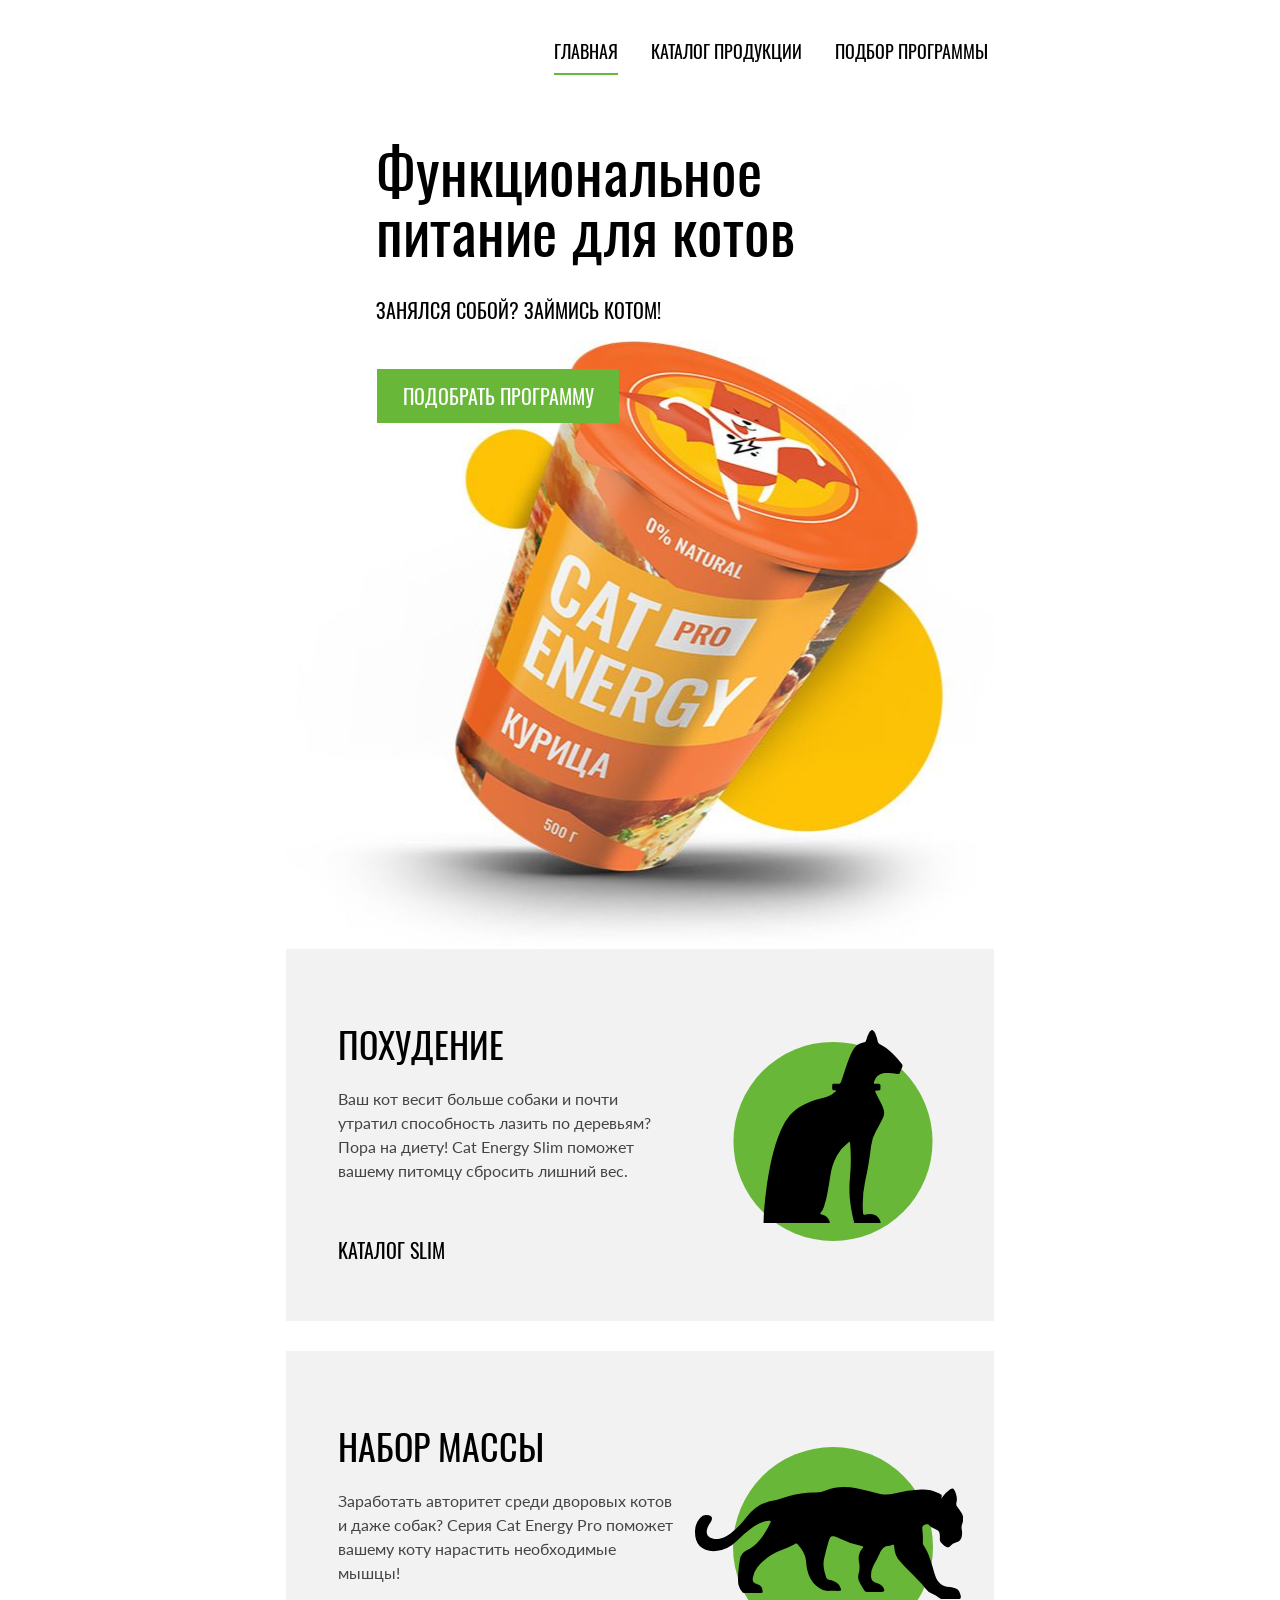
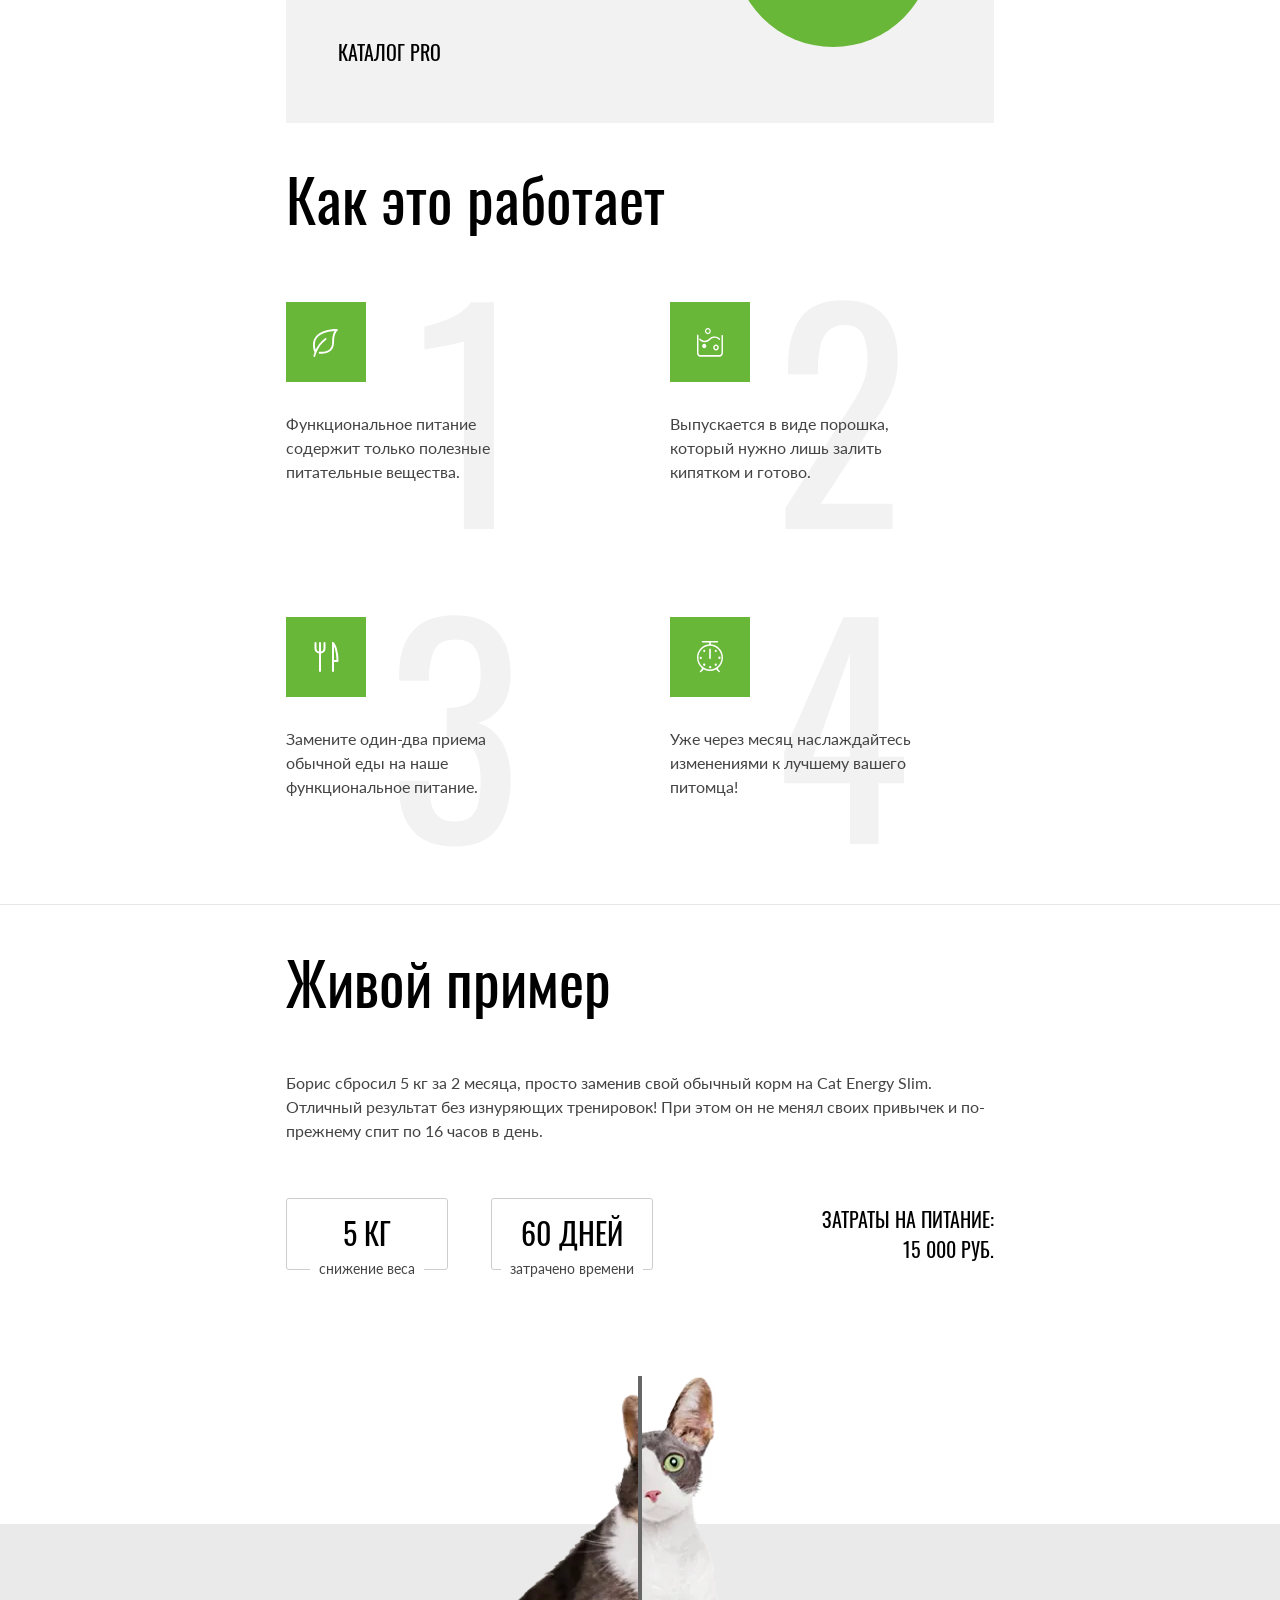
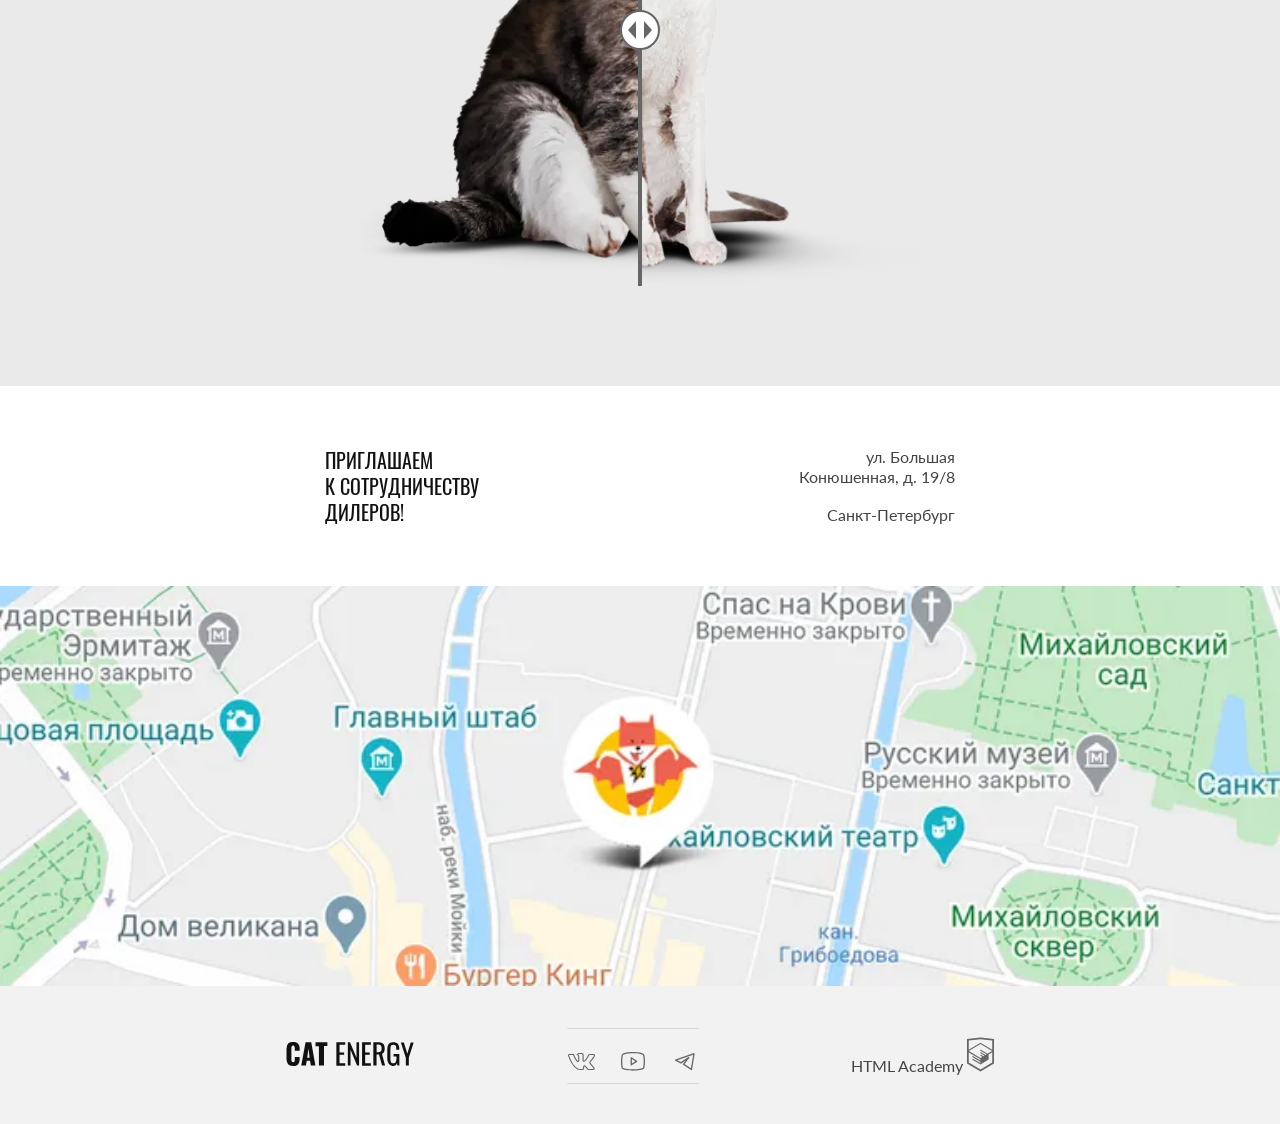
==== commit 792af880: "Deploying to gh-pages from @ MaremianaComp/1932195-cat-energy-2@a5070cc9d7b4a0c8813cb928fa4985fae17b" ====
--- a/index.html
+++ b/index.html
@@ -1 +1 @@
-<!DOCTYPE html><html class="page" lang="ru"><head><meta charset="UTF-8"><title>Cat Energy</title><link rel="icon" href="favicon.ico"><link rel="icon" href="favicons/icon.svg" type="image/svg+xml"><link rel="apple-touch-icon" href="favicons/apple.png"><link rel="manifest" href="manifest.webmanifest"><meta name="viewport" content="width=device-width,initial-scale=1"><link rel="stylesheet" href="styles/styles.css"><script src="scripts/index.js" defer="defer"></script><script src="scripts/slider.js" defer="defer"></script><script src="https://api-maps.yandex.ru/2.1/?apikey=b741650d-aeca-472d-a761-ce8550b60bb1&lang=ru_RU" defer="defer"></script></head><body class="page__body"><header class="main-header"><div class="main-header__container"><a class="main-header__logo logo" href="/"><picture><source width="70" height="59" type="image/svg+xml" media="(min-width: 1440px)" srcset="images/logo-desktop.svg"><source width="60" height="50" type="image/svg+xml" media="(min-width: 768px)" srcset="images/logo-tablet.svg"><img class="logo__picture" src="images/logo-mobile.svg" width="33" height="38" alt="Логотип Cat Energy"></picture></a><a class="main-header__logo-text logo" href="/"><picture><source width="118" height="21" type="image/svg+xml" media="(min-width: 1440px)" srcset="images/logo-text-desktop.svg"><source width="101" height="18" type="image/svg+xml" media="(min-width: 768px)" srcset="images/logo-text-tablet.svg"><img class="logo__image" src="images/logo-text-mobile.svg" width="101" height="18" alt="Текст логотипа Cat Energy"></picture></a></div><nav class="main-nav main-nav--closed main-nav--nojs"><button class="main-nav__toggle" type="button" aria-label="Main nav"><span class="visually-hidden">Открыть меню</span></button><div class="main-nav__wrapper"><ul class="main-nav__list site-list main-nav__list--close"><li class="site-list__item site-list__item--active"><a class="main-nav__link main-nav__link--index main-nav__link--current" href="/">Главная</a></li><li class="site-list__item"><a class="main-nav__link main-nav__link--index" href="catalog.html">Каталог продукции</a></li><li class="site-list__item"><a class="main-nav__link main-nav__link--index" href="#">Подбор программы</a></li></ul></div></nav></header><main class="main-container"><section class="promo"><div class="promo__wrapper"><h1 class="promo__title title">Функциональное<br>питание для котов</h1><p class="promo__slogan">Занялся собой? Займись котом!</p></div><div class="container"><picture><source width="552" height="499" type="image/png" media="(min-width: 1440px)" srcset="images/products/can-desktop@1x.png, images/products/can-desktop@2x.png 2x"><source width="709" height="609" type="image/jpeg" media="(min-width: 768px)" srcset="images/products/can-tablet@1x.jpg, images/products/can-tablet@2x.jpg 2x"><img class="promo__image" src="images/products/can-mobile@1x.png" width="280" height="270" srcset="images/products/can-mobile@2x.png 2x" alt="Упаковка еды для котов серии PRO"></picture><a class="promo__link button text-boxes" href="#">Подобрать программу</a></div></section><section class="programs container container-padding"><div class="programs__wrapper"><h2 class="visually-hidden">Программы питания</h2><ul class="programs__list"><li class="programs__item programs__item--loss"><h3 class="programs__title">Похудение</h3><p class="programs__description">Ваш кот весит больше собаки и почти утратил способность лазить по деревьям? Пора на диету! Cat Energy Slim поможет вашему питомцу сбросить лишний вес.</p><a class="programs__link" href="#">Kаталог slim</a></li><li class="programs__item programs__item--gain"><h3 class="programs__title programs__title--gain">Набор массы</h3><p class="programs__description">Заработать авторитет среди дворовых котов и даже собак? Серия Cat Energy Pro поможет вашему коту нарастить необходимые мышцы!</p><a class="programs__link" href="#">Каталог pro</a></li></ul></div></section><section class="guide container container-padding"><div class="guide__wrapper"><h2 class="guide__title title-second">Как это работает</h2><ul class="guide__list"><li class="guide__item guide__item--nutrients enumerator"><p class="guide__description">Функциональное питание содержит только полезные питательные вещества.</p></li><li class="guide__item guide__item--powder enumerator"><p class="guide__description">Выпускается в виде порошка, который нужно лишь залить кипятком и готово.</p></li><li class="guide__item guide__item--replacement enumerator"><p class="guide__description">Замените один-два приема обычной еды на наше функциональное питание.</p></li><li class="guide__item guide__item--change enumerator"><p class="guide__description">Уже через месяц наслаждайтесь изменениями к лучшему вашего питомца!</p></li></ul></div></section><article class="border-line"></article><section class="example"><div class="example__wrapper"><div class="example__background container container-padding"><h2 class="example__title title-second">Живой пример</h2><p class="example__text">Борис сбросил 5 кг за 2 месяца, просто заменив свой обычный корм на Cat Energy Slim. Отличный результат без изнуряющих тренировок! При этом он не менял своих привычек и по-прежнему спит по 16 часов в день.</p><div class="example__line"><div class="example__list"><dl class="example__discription"><dt class="example__value">5 КГ</dt><dd class="example__option">Cнижение веса</dd></dl><dl class="example__discription"><dt class="example__value">60 ДНЕЙ</dt><dd class="example__option">Затрачено времени</dd></dl></div><p class="example__cost">Затраты на питание: <span class="example__price">15 000 РУБ.</span></p></div></div><div class="slider"><div class="slider__container"><ul class="slider__images"><li class="slider__image slider__image--before"><picture><source type="image/webp" media="(min-width: 768px)" srcset="images/slider/cat-before-tablet-desktop@1x.webp, images/slider/cat-before-tablet-desktop@2x.webp 2x" width="560" height="512"><source type="image/webp" srcset="images/slider/cat-before-mobile@1x.webp, images/slider/cat-before-mobile@2x.webp 2x"><source type="image/png" media="(min-width: 768px)" srcset="images/slider/cat-before-tablet-desktop@1x.png, images/slider/cat-before-tablet-desktop@2x.png 2x" width="560" height="512"><img class="slider__before" src="images/slider/cat-before-mobile@1x.png" srcset="images/slider/cat-before-mobile@2x.png 2x" alt="Кот до приема cat Energy" width="280" height="256"></picture></li><li class="slider__image slider__image--after"><picture><source type="image/webp" media="(min-width: 768px)" srcset="images/slider/cat-after-tablet-desktop@1x.webp, images/slider/cat-after-tablet-desktop@2x.webp 2x" width="560" height="512"><source type="image/webp" srcset="images/slider/cat-after-mobile@1x.webp, images/slider/cat-after-mobile@2x.webp 2x"><source type="image/png" media="(min-width: 768px)" srcset="images/slider/cat-after-tablet-desktop@1x.png, images/slider/cat-after-tablet-desktop@2x.png 2x" width="560" height="512"><img class="slider__after" src="images/slider/cat-after-mobile@1x.png" srcset="images/slider/cat-after-mobile@2x.png 2x" alt="Кот после приема cat Energy" width="280" height="256"></picture></li></ul><div class="slider__input"><button class="slider__button" type="button"><span class="visually-hidden">Посмотреть изменения</span></button></div></div></div></div></section></main><footer class="main-footer"><section class="contacts"><h2 class="visually-hidden">Контакты</h2><div class="contacts__wrapper container container-padding"><div class="contacts__content"><p class="contacts__slogan text-boxes">Приглашаем <span class="line-break-span">к сотрудничеству</span> дилеров!</p><address class="contacts__address">ул. Большая <span class="line-break-span">Конюшенная, д. 19/8</span> <span class="contacts__city">Санкт-Петербург</span></address></div></div><div class="contacts__map" id="map" style="width:100%; height:400px"></div></section><div class="main-footer__wrapper container container-padding"><a class="main-footer__logo logo" href="/" aria-label="Логотип Cat Energy"><img class="logo__text" src="images/logo-text.svg" width="128" height="24" alt="Товарный знак компании Cat Energy"></a><div class="main-footer__social social"><ul class="social__list"><li class="social__item"><a class="social__link social__link--vkontakte" href="https://vk.com/htmlacademy" target="_blank" rel="noreferrer noopener" aria-label="Vkontakte"></a></li><li class="social__item"><a class="social__link social__link--youtube" href="https://www.youtube.com/user/htmlacademyru" target="_blank" rel="noreferrer noopener" aria-label="Youtube"><svg width="24" height="19" viewBox="0 0 24 19" fill="none" xmlns="http://www.w3.org/2000/svg"><path d="M15.8509 8.79275L10.6145 5.30184C10.5159 5.23691 10.4016 5.19985 10.2837 5.19459C10.1657 5.18934 10.0486 5.21608 9.94459 5.27198C9.84061 5.32789 9.75368 5.41087 9.69302 5.51215C9.63236 5.61343 9.60022 5.72924 9.6 5.84729V12.8291C9.60013 12.9481 9.6327 13.0648 9.69421 13.1667C9.75572 13.2686 9.84384 13.3518 9.94909 13.4073C10.0524 13.4631 10.1691 13.4895 10.2864 13.4837C10.4037 13.478 10.5172 13.4402 10.6145 13.3746L15.8509 9.88366C15.9409 9.82395 16.0148 9.7429 16.0658 9.64772C16.1169 9.55255 16.1436 9.44621 16.1436 9.3382C16.1436 9.23019 16.1169 9.12385 16.0658 9.02868C16.0148 8.93351 15.9409 8.85245 15.8509 8.79275ZM10.9091 11.6073V7.06911L14.3127 9.3382L10.9091 11.6073ZM23.3891 3.04366C23.2942 2.67547 23.1131 2.33511 22.8609 2.05061C22.6086 1.76611 22.2924 1.54561 21.9382 1.40729C18.2182 -0.0217993 12.2509 1.91553e-05 12 1.91553e-05C11.7491 1.91553e-05 5.78182 -0.0217993 2.06182 1.40729C1.70764 1.54561 1.3914 1.76611 1.13914 2.05061C0.886889 2.33511 0.705838 2.67547 0.610909 3.04366C0.327273 4.11275 0 6.07638 0 9.3382C0 12.6 0.327273 14.5637 0.610909 15.6327C0.705838 16.0009 0.886889 16.3413 1.13914 16.6258C1.3914 16.9103 1.70764 17.1308 2.06182 17.2691C5.78182 18.6982 11.7491 18.6764 12 18.6764H12.0764C12.8291 18.6764 18.3927 18.6327 21.9382 17.2691C22.2924 17.1308 22.6086 16.9103 22.8609 16.6258C23.1131 16.3413 23.2942 16.0009 23.3891 15.6327C23.6727 14.5637 24 12.6 24 9.3382C24 6.07638 23.6727 4.11275 23.3891 3.04366ZM22.1236 15.3055C22.0807 15.472 21.999 15.6259 21.8853 15.7548C21.7715 15.8838 21.6289 15.984 21.4691 16.0473C17.9782 17.3891 12.0655 17.3673 12 17.3673C11.9345 17.3673 6.02182 17.3891 2.53091 16.0473C2.37107 15.984 2.22846 15.8838 2.11471 15.7548C2.00096 15.6259 1.91929 15.472 1.87636 15.3055C1.61455 14.3018 1.30909 12.4582 1.30909 9.3382C1.30909 6.2182 1.61455 4.37457 1.87636 3.37093C1.91929 3.20445 2.00096 3.05047 2.11471 2.92156C2.22846 2.79264 2.37107 2.69243 2.53091 2.62911C6.02182 1.28729 11.9345 1.30911 12 1.30911C12.0655 1.30911 17.9782 1.28729 21.4691 2.62911C21.6289 2.69243 21.7715 2.79264 21.8853 2.92156C21.999 3.05047 22.0807 3.20445 22.1236 3.37093C22.3855 4.37457 22.6909 6.2182 22.6909 9.3382C22.6909 12.4582 22.3855 14.3018 22.1236 15.3055Z" fill="#666666"/></svg></a></li><li class="social__item"><a class="social__link social__link--telegram" href="https://t.me/htmlacademy" target="_blank" rel="noreferrer noopener" aria-label="Telegram"><svg width="20" height="18" viewBox="0 0 20 18" fill="none" xmlns="http://www.w3.org/2000/svg"><path fill-rule="evenodd" clip-rule="evenodd" d="M19.4608 0.152905C19.6393 0.302216 19.7255 0.534898 19.6872 0.764481L17.0611 16.5214C17.0244 16.7411 16.8789 16.9273 16.6745 17.0159C16.47 17.1045 16.2346 17.0833 16.0493 16.9597L8.17082 11.7074C8.01771 11.6054 7.91447 11.4437 7.88624 11.2619C7.858 11.08 7.90738 10.8947 8.02233 10.751L10.633 7.48773L6.27303 10.3944C6.077 10.525 5.82597 10.5407 5.61524 10.4353L0.362931 7.80915C0.127693 7.69153 -0.0146529 7.44488 0.00119976 7.18235C0.0170525 6.91983 0.188044 6.6921 0.435726 6.60364L18.8188 0.0382579C19.038 -0.0400244 19.2822 0.00359465 19.4608 0.152905ZM2.32626 7.32275L5.86168 9.09046L13.4231 4.0495C13.6925 3.86994 14.0525 3.91349 14.2712 4.1521C14.49 4.3907 14.5022 4.75314 14.3 5.00591L9.49502 11.0121L15.9328 15.3039L18.2083 1.65058L2.32626 7.32275Z" fill="#666666"/></svg></a></li></ul></div><div class="main-footer__copyright copyright"><a class="copyright__link" href="https://htmlacademy.ru/intensive/adaptive" target="_blank" rel="noreferrer noopener">HTML Academy <svg width="27" height="35" viewBox="0 0 27 35" fill="none" xmlns="http://www.w3.org/2000/svg"><path d="M13.6426 0.515754L13.5 0.5L0 1.90733V26.5129L13.5 34.5L27 26.5129V1.90733L13.6426 0.515754ZM25.2344 25.5151L13.5 32.4573L1.76561 25.5151V15.4293L13.4507 22.3451L13.4701 23.5984L5.45351 18.8548L5.44295 20.0801L13.4894 24.8885L13.5088 26.175L5.46408 21.4174L5.45351 22.6427L13.5 27.4511L21.6239 22.6182V21.3929V17.409L25.2432 15.2595L25.2344 25.5151ZM25.2344 13.9519L22.0147 15.8319L20.5325 16.7071L13.4666 12.5201L13.456 13.7454L19.4957 17.318L19.4429 17.3495L19.3126 17.4247L18.4536 17.9166L13.4666 14.9689L13.456 16.1942L17.3921 18.5222L16.4591 19.1314L16.438 19.1436L13.4666 17.402L13.456 18.6273L15.4029 19.7615L13.4155 20.9483L1.7973 14.0762L13.4349 7.11831L25.2344 13.9519ZM25.2344 12.7266L13.4401 5.81075L1.76561 12.7196V3.4897L13.5 2.26442L25.2344 3.4897V12.7266Z" fill="#666666"/></svg></a></div></div></footer><!-- <script src="js/toggle.js" defer></script> --><!-- <script src="js/map.js"></script> --><script src="scripts/script.js"></script></body></html>+<!DOCTYPE html><html class="page" lang="ru"><head><meta charset="UTF-8"><title>Cat Energy</title><link rel="icon" href="favicon.ico"><link rel="icon" href="favicons/icon.svg" type="image/svg+xml"><link rel="apple-touch-icon" href="favicons/apple.png"><link rel="manifest" href="manifest.webmanifest"><meta name="viewport" content="width=device-width,initial-scale=1"><link rel="stylesheet" href="styles/styles.css"><script src="scripts/index.js" defer="defer"></script><script src="scripts/slider.js" defer="defer"></script><script src="https://api-maps.yandex.ru/2.1/?apikey=b741650d-aeca-472d-a761-ce8550b60bb1&lang=ru_RU" defer="defer"></script></head><body class="page__body"><header class="main-header"><div class="main-header__container"><a class="main-header__logo logo" href="/"><picture><source width="70" height="59" type="image/svg+xml" media="(min-width: 1440px)" srcset="images/logo-desktop.svg"><source width="60" height="50" type="image/svg+xml" media="(min-width: 768px)" srcset="images/logo-tablet.svg"><img class="logo__picture" src="images/logo-mobile.svg" width="33" height="38" alt="Логотип Cat Energy"></picture></a><a class="main-header__logo-text logo" href="/"><picture><source width="118" height="21" type="image/svg+xml" media="(min-width: 1440px)" srcset="images/logo-text-desktop.svg"><source width="101" height="18" type="image/svg+xml" media="(min-width: 768px)" srcset="images/logo-text-tablet.svg"><img class="logo__image" src="images/logo-text-mobile.svg" width="101" height="18" alt="Текст логотипа Cat Energy"></picture></a></div><nav class="main-nav main-nav--closed main-nav--nojs"><button class="main-nav__toggle" type="button" aria-label="Main nav"><span class="visually-hidden">Открыть меню</span></button><div class="main-nav__wrapper"><ul class="main-nav__list site-list main-nav__list--close"><li class="site-list__item site-list__item--active"><a class="main-nav__link main-nav__link--index main-nav__link--current" href="/">Главная</a></li><li class="site-list__item"><a class="main-nav__link main-nav__link--index" href="catalog.html">Каталог продукции</a></li><li class="site-list__item"><a class="main-nav__link main-nav__link--index" href="#">Подбор программы</a></li></ul></div></nav></header><main class="main-container"><section class="promo"><div class="promo__wrapper"><h1 class="promo__title title">Функциональное<br>питание для котов</h1><p class="promo__slogan">Занялся собой? Займись котом!</p></div><div class="container"><picture><source width="552" height="499" type="image/png" media="(min-width: 1440px)" srcset="images/products/can-desktop@1x.png, images/products/can-desktop@2x.png 2x"><source width="709" height="609" type="image/jpeg" media="(min-width: 768px)" srcset="images/products/can-tablet@1x.jpg, images/products/can-tablet@2x.jpg 2x"><img class="promo__image" src="images/products/can-mobile@1x.png" width="280" height="270" srcset="images/products/can-mobile@2x.png 2x" alt="Упаковка еды для котов серии PRO"></picture><a class="promo__link button text-boxes" href="#">Подобрать программу</a></div></section><section class="programs container container-padding"><div class="programs__wrapper"><h2 class="visually-hidden">Программы питания</h2><ul class="programs__list"><li class="programs__item programs__item--loss"><h3 class="programs__title">Похудение</h3><p class="programs__description">Ваш кот весит больше собаки и почти утратил способность лазить по деревьям? Пора на диету! Cat Energy Slim поможет вашему питомцу сбросить лишний вес.</p><a class="programs__link" href="#">Kаталог slim</a></li><li class="programs__item programs__item--gain"><h3 class="programs__title programs__title--gain">Набор массы</h3><p class="programs__description">Заработать авторитет среди дворовых котов и даже собак? Серия Cat Energy Pro поможет вашему коту нарастить необходимые мышцы!</p><a class="programs__link" href="#">Каталог pro</a></li></ul></div></section><section class="guide container container-padding"><div class="guide__wrapper"><h2 class="guide__title title-second">Как это работает</h2><ul class="guide__list"><li class="guide__item guide__item--nutrients enumerator"><p class="guide__description">Функциональное питание содержит только полезные питательные вещества.</p></li><li class="guide__item guide__item--powder enumerator"><p class="guide__description">Выпускается в виде порошка, который нужно лишь залить кипятком и готово.</p></li><li class="guide__item guide__item--replacement enumerator"><p class="guide__description">Замените один-два приема обычной еды на наше функциональное питание.</p></li><li class="guide__item guide__item--change enumerator"><p class="guide__description">Уже через месяц наслаждайтесь изменениями к лучшему вашего питомца!</p></li></ul></div></section><article class="border-line"></article><section class="example"><div class="example__wrapper"><div class="example__background container container-padding"><h2 class="example__title title-second">Живой пример</h2><p class="example__text">Борис сбросил 5 кг за 2 месяца, просто заменив свой обычный корм на Cat Energy Slim. Отличный результат без изнуряющих тренировок! При этом он не менял своих привычек и по-прежнему спит по 16 часов в день.</p><div class="example__line"><div class="example__list"><dl class="example__discription"><dt class="example__value">5 КГ</dt><dd class="example__option">Cнижение веса</dd></dl><dl class="example__discription"><dt class="example__value">60 ДНЕЙ</dt><dd class="example__option">Затрачено времени</dd></dl></div><p class="example__cost">Затраты на питание: <span class="example__price">15 000 РУБ.</span></p></div></div><div class="slider"><div class="slider__container"><ul class="slider__images"><li class="slider__image slider__image--before"><picture><source type="image/webp" media="(min-width: 768px)" srcset="images/slider/cat-before-tablet-desktop@1x.webp, images/slider/cat-before-tablet-desktop@2x.webp 2x" width="560" height="512"><source type="image/webp" srcset="images/slider/cat-before-mobile@1x.webp, images/slider/cat-before-mobile@2x.webp 2x"><source type="image/png" media="(min-width: 768px)" srcset="images/slider/cat-before-tablet-desktop@1x.png, images/slider/cat-before-tablet-desktop@2x.png 2x" width="560" height="512"><img class="slider__before" src="images/slider/cat-before-mobile@1x.png" srcset="images/slider/cat-before-mobile@2x.png 2x" alt="Кот до приема cat Energy" width="280" height="256"></picture></li><li class="slider__image slider__image--after"><picture><source type="image/webp" media="(min-width: 768px)" srcset="images/slider/cat-after-tablet-desktop@1x.webp, images/slider/cat-after-tablet-desktop@2x.webp 2x" width="560" height="512"><source type="image/webp" srcset="images/slider/cat-after-mobile@1x.webp, images/slider/cat-after-mobile@2x.webp 2x"><source type="image/png" media="(min-width: 768px)" srcset="images/slider/cat-after-tablet-desktop@1x.png, images/slider/cat-after-tablet-desktop@2x.png 2x" width="560" height="512"><img class="slider__after" src="images/slider/cat-after-mobile@1x.png" srcset="images/slider/cat-after-mobile@2x.png 2x" alt="Кот после приема cat Energy" width="280" height="256"></picture></li></ul><div class="slider__input"><button class="slider__button" type="button"><span class="visually-hidden">Посмотреть изменения</span></button></div></div></div></div></section></main><footer class="main-footer"><section class="contacts"><h2 class="visually-hidden">Контакты</h2><div class="contacts__wrapper container container-padding"><div class="contacts__content"><p class="contacts__slogan text-boxes">Приглашаем <span class="line-break-span">к сотрудничеству</span> дилеров!</p><address class="contacts__address">ул. Большая <span class="line-break-span">Конюшенная, д. 19/8</span> <span class="contacts__city">Санкт-Петербург</span></address></div></div><div class="contacts__map" id="map" style="width:100%; height:400px"></div></section><div class="main-footer__wrapper container container-padding"><a class="main-footer__logo logo" href="/" aria-label="Логотип Cat Energy"><img class="logo__text" src="images/logo-text.svg" width="128" height="24" alt="Товарный знак компании Cat Energy"></a><div class="main-footer__social social"><ul class="social__list"><li class="social__item"><a class="social__link social__link--vkontakte" href="https://vk.com/htmlacademy" target="_blank" rel="noreferrer noopener" aria-label="Vkontakte"></a></li><li class="social__item"><a class="social__link social__link--youtube" href="https://www.youtube.com/user/htmlacademyru" target="_blank" rel="noreferrer noopener" aria-label="Youtube"></a></li><li class="social__item"><a class="social__link social__link--telegram" href="https://t.me/htmlacademy" target="_blank" rel="noreferrer noopener" aria-label="Telegram"></a></li></ul></div><div class="main-footer__copyright copyright"><a class="copyright__link" href="https://htmlacademy.ru/intensive/adaptive" target="_blank" rel="noreferrer noopener">HTML Academy <svg width="27" height="35" viewBox="0 0 27 35" fill="none" xmlns="http://www.w3.org/2000/svg"><path d="M13.6426 0.515754L13.5 0.5L0 1.90733V26.5129L13.5 34.5L27 26.5129V1.90733L13.6426 0.515754ZM25.2344 25.5151L13.5 32.4573L1.76561 25.5151V15.4293L13.4507 22.3451L13.4701 23.5984L5.45351 18.8548L5.44295 20.0801L13.4894 24.8885L13.5088 26.175L5.46408 21.4174L5.45351 22.6427L13.5 27.4511L21.6239 22.6182V21.3929V17.409L25.2432 15.2595L25.2344 25.5151ZM25.2344 13.9519L22.0147 15.8319L20.5325 16.7071L13.4666 12.5201L13.456 13.7454L19.4957 17.318L19.4429 17.3495L19.3126 17.4247L18.4536 17.9166L13.4666 14.9689L13.456 16.1942L17.3921 18.5222L16.4591 19.1314L16.438 19.1436L13.4666 17.402L13.456 18.6273L15.4029 19.7615L13.4155 20.9483L1.7973 14.0762L13.4349 7.11831L25.2344 13.9519ZM25.2344 12.7266L13.4401 5.81075L1.76561 12.7196V3.4897L13.5 2.26442L25.2344 3.4897V12.7266Z" fill="#666666"/></svg></a></div></div></footer><!-- <script src="js/toggle.js" defer></script> --><!-- <script src="js/map.js"></script> --><script src="scripts/script.js"></script></body></html>
--- a/styles/styles.css
+++ b/styles/styles.css
@@ -1 +1 @@
-@font-face{font-family:Lato;font-weight:400;font-style:normal;font-display:swap;src:url(../fonts/lato/Lato-Regular.woff2)format("woff2")}@font-face{font-family:Oswald;font-weight:400;font-style:normal;font-display:swap;src:url(../fonts/oswald/oswaldregular.woff2)format("woff2")}*,:before,:after{box-sizing:border-box}body{color:#444;margin:0;font-family:Lato,Arial,sans-serif;font-size:14px;line-height:18px;position:relative}img{object-fit:contain}a{text-decoration:none}.line-break-span{display:block}@media (width>=768px){.border-line{border-bottom:1px solid #e6e6e6;margin-bottom:22px;box-shadow:100vw 0 #e6e6e6}}@media (width>=1440px){.border-line{border:none}}.visually-hidden{white-space:nowrap;-webkit-clip-path:inset(100%);clip-path:inset(100%);border:0;width:1px;height:1px;margin:-1px;padding:0;position:absolute;overflow:hidden}.button{color:#fff;text-align:center;background-color:#68b738;border:none;min-width:280px;padding:10px}@media (width>=768px){.main-header{gap:94px;max-width:768px;margin:0 auto;padding:0 30px;display:flex}}@media (width>=1440px){.main-header{justify-content:space-between;align-items:center;max-width:1440px;padding:31px 110px}}.main-header__container{max-width:320px;margin:0 auto;position:relative}@media (width>=768px){.main-header__container{align-items:center;max-width:200px;margin:25px 0 0;display:flex}}.main-header__logo{margin-left:10px;margin-right:42px;padding-left:10px;padding-right:10px;display:inline-flex}@media (width>=768px){.main-header__logo{margin:0 13px 0 0;padding:0}}@media (width>=1440px){.main-header__logo{height:59px}}.main-header__logo img{width:33px;height:65px}@media (width>=768px){.main-header__logo img{width:60px;height:50px}}@media (width>=1440px){.main-header__logo img{width:70px;height:59px}}.main-header__logo-text{display:inline-flex}.main-header__logo-text img{width:101px;height:65px}@media (width>=768px){.main-header__logo-text img{height:18px}}@media (width>=1440px){.main-header__logo-text img{width:118px;height:21px}}.container{max-width:320px;margin:0 auto;position:relative}@media (width>=768px){.container{max-width:768px}}@media (width>=1440px){.container{max-width:1440px}}.toggle{cursor:pointer;background-color:#fff;background-image:url(../icons/stack.svg#menu-close);background-position:50%;background-repeat:no-repeat;background-size:24px 24px;border:none;width:65px;height:65px}.toggle:hover{opacity:.6}.toggle:active{opacity:.3}@media (width>=768px){.toggle{display:none}}.main-nav{width:auto}.main-nav__toggle{z-index:2;cursor:pointer;background-color:#fff;border:none;width:65px;height:65px;padding:0;display:block;position:absolute;top:0;right:0}.main-nav--closed .main-nav__toggle:before{content:"";background-color:#000;width:24px;height:2px;position:absolute;top:20px;left:21px;box-shadow:0 8px #000,0 16px #000}.main-nav--closed .main-nav__toggle:focus:before{background-color:#0009;box-shadow:0 8px #0009,0 16px #0009}.main-nav--closed .main-nav__toggle:active:before{background-color:#0000004d;box-shadow:0 8px #0000004d,0 16px #0000004d}@media (width<=767px){.main-nav--closed .site-list__item,.main-nav--closed .user-list__item{display:none}.main-nav--opened .main-nav__wrapper{z-index:10;background-color:#fff;min-width:100%;min-height:21vh;position:absolute}.main-nav--nojs .main-nav__toggle{display:none}.main-nav--nojs .main-nav__wrapper{min-height:0;position:static}.main-nav--nojs .site-list__item{display:block}.main-nav--nojs .user-list__item{background-color:#fff;display:block}}.main-nav--opened .main-nav__toggle:before,.main-nav--opened .main-nav__toggle:after{content:"";background-color:#000;width:26px;height:2px;position:absolute;top:31px;left:23px}.main-nav--opened .main-nav__toggle:before{box-shadow:none;transform:rotate(45deg)}.main-nav--opened .main-nav__toggle:after{transform:rotate(-45deg)}.main-nav--opened .main-nav__toggle:active:before,.main-nav--opened .main-nav__toggle:active:after{background-color:#0000004d}.main-nav__list{margin:0;padding:0;list-style-type:none}.main-nav__list a{color:#000;text-transform:uppercase;font-family:Oswald,Arial,sans-serif;font-size:20px;line-height:20px}@media (width>=768px){.main-nav__list a{font-size:20px;line-height:20px}.main-nav__list{width:436px}.main-nav__toggle{display:none}}@media (width>=1440px){.main-nav__list{width:475px}}.site-list{border-bottom:1px solid #e6e6e6}@media (width>=768px){.site-list{border:none;flex-wrap:wrap;justify-content:flex-start;width:480px;display:flex}}@media (width>=1440px){.site-list{justify-content:flex-end;width:570px}}@media (width>=768px){.site-list__item{margin-right:33px}.site-list__item:last-child{margin-right:0}.site-list__item--active{position:relative}.site-list__item--active:after{content:"";background:#68b738;height:2px;position:absolute;bottom:0;left:0;right:0}}@media (width>=768px) and (width>=1440px){.site-list__item--active:after{background:#fff}}@media (width>=768px){.site-list__item a[href]:hover{opacity:.6}.site-list__item a[href]:active{opacity:.3}}@media (width>=1440px){.site-list__item a[href]{color:#fff}.site-list__item a[href]:hover{opacity:.6}.site-list__item a[href]:active{opacity:.3}}.site-list a{text-align:center;border-top:1px solid #e6e6e6;padding-top:19px;padding-bottom:26px;display:block}@media (width>=768px){.site-list a{border:none;padding:39px 0 12px}}.promo{flex-direction:column;min-height:480px;margin-bottom:16px;display:flex}@media (width>=768px){.promo{max-width:768px;min-height:870px;margin:0 auto;padding:40px 120px}}@media (width>=1440px){.promo{max-width:1300px;min-height:631px;padding-top:59px}}.promo__wrapper{background-color:#4f4f54;background-image:linear-gradient(#68b738d9 0% 100%),url(../images/backgrounds/cat-background-mobile@2x.jpg);background-position:top,top;background-repeat:no-repeat;background-size:100% 302px,320px 302px;min-height:302px;margin-bottom:100px;padding-top:21px}@media (width>=768px){.promo__wrapper{background:0 0;margin-bottom:-85px}}@media (width>=1440px){.promo__wrapper:before{content:"";z-index:-1;background:linear-gradient(#68b738d9 0% 100%) 100%/cover,url(../images/backgrounds/cat-background@2x.jpg) 0%/1040px 100%;width:50%;height:694px;position:absolute;top:0;right:0}}.promo__title{color:#fff;margin:0 0 26px}@media (width>=768px){.promo__title{color:#000;margin-bottom:40px}}.promo__slogan{text-transform:uppercase;color:#fff;text-align:center;font-family:Oswald,Arial,sans-serif;font-size:14px;line-height:14px}@media (width>=768px){.promo__slogan{color:#000;text-align:start;font-size:20px;line-height:20px}}.promo__image{position:absolute;top:-240px;left:50%;translate:-50%}@media (width>=768px){.promo__image{z-index:-1;top:5px}}@media (width>=1440px){.promo__image{top:-279px;left:114px}}.promo__link{justify-content:center;margin-top:33px;display:inline-flex}@media (width>=768px){.promo__link{min-width:242px;margin-left:-263px;padding:14px}}@media (width>=1440px){.promo__link{margin-left:-529px}}.title{text-align:center;font-family:Oswald,Arial,sans-serif;font-size:36px;font-weight:400;line-height:36px}@media (width>=768px){.title{text-align:start;font-size:60px;line-height:60px}.programs{margin-bottom:45px}}.programs__list{margin:0;padding:0;list-style-type:none}@media (width>=1440px){.programs__list{gap:80px;display:flex}}.programs__item{background-color:#f2f2f2;background-repeat:no-repeat;margin-bottom:20px;padding:21px 20px 18px}@media (width>=768px){.programs__item{margin-bottom:30px;padding:77px 316px 58px 52px}}@media (width>=1440px){.programs__item{max-width:570px;padding:77px 60px 55px 52px}}.programs__item--loss{background-image:url(../icons/stack.svg#cat-slim);background-position:20px 21px;background-size:50px 53px}@media (width>=768px){.programs__item--loss{background-position:right 12% top 50%;background-size:200px 211px}}@media (width>=1440px){.programs__item--loss{background-position:right 89% top 15%;background-size:100px 106px}}.programs__item--gain{background-image:url(../icons/stack.svg#cat-pro);background-position:11px 25px;background-size:67px 50px}@media (width>=768px){.programs__item--gain{background-position:right 7% top 56%;background-size:268px 200px}}@media (width>=1440px){.programs__item--gain{background-position:right 93% top 17%;background-size:134px 100px}}.programs__title{text-transform:uppercase;color:#000;text-align:center;margin:8px 8px 30px 16px;font-family:Oswald,Arial,sans-serif;font-size:24px;font-weight:400;line-height:37px}@media (width>=768px){.programs__title{text-align:start;margin:0 0 25px;font-size:36px;line-height:36px}}@media (width>=1440px){.programs__title{text-align:center;margin:0 0 73px 29px}}.programs__title--gain{margin-left:47px}@media (width>=768px){.programs__title--gain{margin:0 0 25px}}@media (width>=1440px){.programs__title--gain{margin-bottom:73px;margin-left:72px}}.programs__description{margin:0 0 43px}@media (width>=768px){.programs__description{margin-bottom:57px;font-size:16px;line-height:24px}}@media (width>=1440px){.programs__description{margin-bottom:31px}}.programs__link{text-transform:uppercase;color:#000;font-family:Oswald,Arial,sans-serif;font-size:16px;line-height:16px}@media (width>=768px){.programs__link{font-size:20px;line-height:20px}}.programs__link:after{content:"";background-color:#000;width:24px;height:12px;transition:all,all 1.3s;-webkit-mask-image:url(../icons/stack.svg#arrow);mask-image:url(../icons/stack.svg#arrow);-webkit-mask-position:100%;mask-position:100%;-webkit-mask-size:24px 12px;mask-size:24px 12px;-webkit-mask-repeat:no-repeat;mask-repeat:no-repeat}.container-padding{padding:0 20px}@media (width>=768px){.container-padding{padding:0 30px}}@media (width>=1440px){.container-padding{padding:0 110px}}.guide{margin-bottom:49px}@media (width>=768px){.guide{min-height:736px;margin-bottom:0}}@media (width>=1440px){.guide{min-height:396px}}.guide__list{margin:0;padding:0;list-style-type:none}@media (width>=768px){.guide__list{grid-template-columns:247px 249px;gap:62px 137px;display:grid}}@media (width>=1440px){.guide__list{gap:70px;display:flex}}.guide__item{margin-bottom:20px;display:flex}@media (width>=768px){.guide__item{flex-direction:column;margin:0;padding:14px 0 57px}}.guide__item:before{content:"";background-position:50%;background-repeat:no-repeat;background-size:60px 60px;flex-shrink:0;width:60px;height:60px;display:block}@media (width>=768px){.guide__item:before{background-size:80px 80px;width:80px;height:80px}}.guide__item--nutrients:before{background-image:url(../icons/stack.svg#nutrients)}.guide__item--powder:before{background-image:url(../icons/stack.svg#powder)}.guide__item--replacement:before{background-image:url(../icons/stack.svg#replacement)}.guide__item--change:before{background-image:url(../icons/stack.svg#change)}.guide__description{margin:0 0 0 20px}@media (width>=768px){.guide__description{margin:30px 0 0;font-size:16px;line-height:24px}}.enumerator{counter-increment:enumerator 1;position:relative}@media (width>=768px){.enumerator:after{color:#f2f2f2;content:counter(enumerator);z-index:-1;font-family:Oswald,Arial,sans-serif;font-size:280px;line-height:280px;position:absolute;top:-25px;right:11px}}.title-second{color:#000;margin:0 0 40px;font-family:Oswald,Arial,sans-serif;font-size:36px;font-weight:400;line-height:40px}@media (width>=768px){.title-second{margin-bottom:60px;font-size:60px;line-height:60px}}.example{background:#eaeaea;height:659px;padding-top:24px}@media (width>=768px){.example{background:0 0;height:1059px}}@media (width>=1440px){.example{height:623px}.example__wrapper{position:relative}.example__wrapper:before{content:"";background-color:#f2f2f2;width:100%;height:462px;position:absolute;bottom:372px;left:0}.example__title{margin-bottom:147px}}.example__text{margin-bottom:5px}@media (width>=768px){.example__text{margin:0 0 41px;font-size:16px;line-height:24px}}@media (width>=1440px){.example__text{width:433px;margin-bottom:55px}}@media (width>=768px){.example__line{flex-wrap:wrap;justify-content:space-between;display:flex}}@media (width>=1440px){.example__line{flex-direction:column;gap:10px}}.example__list{text-align:center;justify-content:space-between;margin-bottom:21px;display:flex}@media (width>=768px){.example__list{gap:43px;margin:0}}@media (width>=1440px){.example__list{justify-content:flex-start;margin-bottom:20px}}.example__discription{border:1px solid #cdcdcd;border-radius:3px;min-width:124px;padding:15px;position:relative}@media (width>=768px){.example__discription{min-width:162px}}.example__value{text-transform:uppercase;color:#000;font-family:Oswald,Arial,sans-serif;font-size:24px;line-height:24px}@media (width>=768px){.example__value{font-size:30px;line-height:37px}}.example__option{text-transform:lowercase;background:#eaeaea;padding:0 17px;font-size:12px;line-height:12px;position:absolute;bottom:-18px;transform:translate(-44%)}@media (width>=768px){.example__option{white-space:nowrap;background:#fff;margin:0;padding:0 9px;font-size:14px;line-height:14px;bottom:-7px;left:50%;transform:translate(-50%)}}.example__cost{text-transform:uppercase;color:#000;text-align:center;margin-bottom:20px;font-family:Oswald,Arial,sans-serif;font-size:14px;line-height:20px}@media (width>=768px){.example__cost{text-align:right;max-width:190px;font-size:20px;line-height:30px}}@media (width>=1440px){.example__cost{text-align:left;max-width:433px;line-height:20px}.example__price{margin-left:61px}}.slider{position:relative}@media (width>=768px){.slider{background-color:#eaeaea;width:100%;height:426px;top:276px}.slider:before{content:"";background-color:#eaeaea;width:100vw;height:100%;position:absolute;top:-36px;left:0;box-shadow:-200px 0 #eaeaea}}@media (width>=1440px){.slider{background-color:#0000;padding:0;top:-457px;right:-200px}.slider:before{display:none}}.slider__container{width:280px;height:256px;margin:0 auto;position:relative}@media (width>=768px){.slider__container{width:560px;height:512px;top:-186px}}@media (width>=1440px){.slider__container{margin:0;position:absolute;top:-86px;left:770px}}.slider__images{width:100%;height:100%;margin:0;padding:0;list-style-type:none;display:flex}.slider__image--after{width:100%;height:100%;position:absolute}.slider__before{-webkit-clip-path:inset(0 50% 0 0);clip-path:inset(0 50% 0 0);width:100%;height:100%;display:block}.slider__after{-webkit-clip-path:inset(0 0 0 50%);clip-path:inset(0 0 0 50%);width:100%;height:100%;display:block}.slider__input{width:100%;height:100%;position:absolute;top:0;left:0}.slider__button{cursor:pointer;background-color:#fff;border:2px solid #666;border-radius:50%;width:40px;height:40px;position:absolute;top:50%;left:50%;translate:-50% -50%}.slider__button:before{content:"";background-color:#666;width:24px;height:18px;position:absolute;top:50%;left:50%;translate:-50% -50%;-webkit-mask-image:url(../icons/stack.svg#slider);mask-image:url(../icons/stack.svg#slider);-webkit-mask-position:50%;mask-position:50%;-webkit-mask-repeat:no-repeat;mask-repeat:no-repeat}.slider__button:after{content:"";background-color:#666;width:4px;height:108px;position:absolute;top:-108px;left:50%;translate:-50%;box-shadow:0 144px #666}.slider__button:hover{border-color:#68b738}.slider__button:hover:before{background-color:#68b738}.slider__button:hover:after{background-color:#68b738;box-shadow:0 144px #68b738}.slider__button:active{border-color:#5eaa2f99}.slider__button:active:before{background-color:#5eaa2f99}.slider__button:active:after{background-color:#5eaa2f99;box-shadow:0 144px #5eaa2f99}@media (width>=768px){.slider__button:after{height:236px;top:-236px;box-shadow:0 274px #666}.slider__button:hover:after{box-shadow:0 274px #68b738}.slider__button:active:after{box-shadow:0 274px #5eaa2f99}}.main-footer{background:#f2f2f2}.main-footer__wrapper{flex-direction:column;padding-top:18px;padding-bottom:40px;display:flex}@media (width>=768px){.main-footer__wrapper{flex-direction:row;justify-content:space-between;align-items:center;padding-top:42px}}.main-footer__logo{justify-content:center;align-items:center}.social__list{border-top:1px solid #d9d9d9;border-bottom:1px solid #d9d9d9;justify-content:center;gap:24px;margin:0;padding:21px 0 11px;list-style-type:none;display:flex}.social__link{background-position:50%;background-repeat:no-repeat;min-width:28px;min-height:28px;transition:all 1.3s;display:block}.social__link--vkontakte:before{content:"";background-color:#666;width:28px;height:22px;display:block;-webkit-mask-image:url(../icons/stack.svg#vkontakte);mask-image:url(../icons/stack.svg#vkontakte);-webkit-mask-size:28px 22px;mask-size:28px 22px;-webkit-mask-repeat:no-repeat;mask-repeat:no-repeat}.social__link--vkontakte:hover,.social__link--vkontakte:focus{background-color:#68b738}.social__link--vkontakte:active{background-color:#68b7384d}.copyright__link{color:#444;font-size:16px;line-height:20px}.contacts{background:#fff}@media (width>=1310px){.contacts{position:relative}}.contacts--background{background:#f2f2f2}@media (width>=1310px){.contacts__wrapper{z-index:1;background-color:#0000;max-width:1600px;height:1px;margin:-1px auto 0;padding:0 110px;display:block;position:relative;top:0}}.contacts__content{background-color:#fff;justify-content:space-between;padding-top:26px;padding-bottom:26px;display:flex}@media (width>=768px){.contacts__content{padding:61px 39px}}@media (width>=1310px){.contacts__content{width:565px;min-height:199px;max-height:120%;padding:61px 70px 60px 80px;position:absolute;bottom:-294px;left:189px}}.contacts__content--grey{background-color:#f2f2f2}@media (width>=1310px){.contacts__content--grey{background-color:#fff}}.contacts__content--background{background:#f2f2f2}.contacts__slogan{color:#111;max-width:140px;margin:0;padding-right:10px}@media (width>=768px){.contacts__slogan{max-width:170px;font-size:20px;line-height:26px}}@media (width>=1310px){.contacts__slogan{overflow:hidden}}.contacts__address{color:#444;width:100%;max-width:140px;font-family:Lato,Arial,sans-serif;font-size:14px;font-style:normal;line-height:20px}@media (width>=768px){.contacts__address{text-align:right;max-width:170px;font-size:16px}}@media (width>=1310px){.contacts__address{text-align:left;max-width:165px;overflow:hidden}}@media (width>=768px){.contacts__city{max-width:170px;margin-top:18px;display:inline-block}}.contacts__map{background-color:#ebebeb;background-image:-webkit-image-set(url(../images/backgrounds/location-mobile@1x.webp) 1x type("image/webp"),url(../images/backgrounds/location-mobile@2x.webp) 2x type("image/webp"),url(../images/backgrounds/location-mobile@1x.png) 1x type("image/png"),url(../images/backgrounds/location-mobile@2x.png) 2x type("image/png"));background-image:image-set("../images/backgrounds/location-mobile@1x.webp" 1x type("image/webp"),"../images/backgrounds/location-mobile@2x.webp" 2x type("image/webp"),"../images/backgrounds/location-mobile@1x.png" 1x type("image/png"),"../images/backgrounds/location-mobile@2x.png" 2x type("image/png"));background-position:50%;background-repeat:no-repeat;background-size:cover;width:100%;height:100%;max-height:362px;position:relative}@media (width>=768px){.contacts__map{background-image:-webkit-image-set(url(../images/backgrounds/location-tablet@1x.webp) 1x type("image/webp"),url(../images/backgrounds/location-tablet@2x.webp) 2x type("image/webp"),url(../images/backgrounds/location-tablet@1x.png) 1x type("image/png"),url(../images/backgrounds/location-tablet@2x.png) 2x type("image/png"));background-image:image-set("../images/backgrounds/location-tablet@1x.webp" 1x type("image/webp"),"../images/backgrounds/location-tablet@2x.webp" 2x type("image/webp"),"../images/backgrounds/location-tablet@1x.png" 1x type("image/png"),"../images/backgrounds/location-tablet@2x.png" 2x type("image/png"));max-height:400px}}@media (width>=1310px){.contacts__map{background-image:-webkit-image-set(url(../images/backgrounds/location-desktop@1x.webp) 1x type("image/webp"),url(../images/backgrounds/location-desktop@2x.webp) 2x type("image/webp"),url(../images/backgrounds/location-desktop@1x.png) 1x type("image/png"),url(../images/backgrounds/location-desktop@2x.png) 2x type("image/png"));background-image:image-set("../images/backgrounds/location-desktop@1x.webp" 1x type("image/webp"),"../images/backgrounds/location-desktop@2x.webp" 2x type("image/webp"),"../images/backgrounds/location-desktop@1x.png" 1x type("image/png"),"../images/backgrounds/location-desktop@2x.png" 2x type("image/png"));background-position:50% 0}}.catalog-container__title{text-align:start;margin-top:23px;margin-bottom:40px}.basic-products{margin-bottom:25px}.basic-products__list{margin:0;padding:0;list-style-type:none}.text-boxes{text-transform:uppercase;font-family:Oswald,Arial,sans-serif;font-size:16px;line-height:20px}@media (width>=768px){.text-boxes{font-size:20px;line-height:26px}}.text-description{font-size:12px;line-height:16px}.cards__item{border-top:1px solid #ebebeb}.cards__item--more{border-bottom:1px solid #ebebeb}.cards__item-more{background-image:url(../icons/stack.svg#plus);background-position:50% 14%;background-repeat:no-repeat;background-size:30px 30px;flex-direction:column;align-items:center;padding-top:78px;display:flex}.cards__wrapper{grid-template-columns:1fr 1fr;display:grid}.cards__link-image{justify-content:center;align-items:center;min-height:144px;display:flex}.cards__text{flex-direction:column;justify-content:center;display:flex}.cards__link-text{max-width:80px;min-height:50px;display:inline-block}.cards__title{color:#222;margin:0;font-weight:400}.cards__description{grid-template-columns:1fr 1fr;display:grid}.cards__value{text-align:right;margin:0}.cards__button{grid-column:1/-1;margin-bottom:24px}.cards__button--more{color:#444;background:#f2f2f2}.cards__explanation{margin:9px 0 21px}.title-addition{color:#000;background:#fff;width:-moz-fit-content;width:fit-content;font-family:Oswald,Arial,sans-serif;font-size:24px;font-weight:400;line-height:24px;position:relative;box-shadow:-40px 0 #fff,40px 0 #fff}.title-addition:before{content:"";z-index:-1;background:#68b738;width:100vw;height:2px;position:absolute;top:10px;right:0;box-shadow:100vw 0 #68b738}.text-addition{color:#000;font-family:Oswald,Arial,sans-serif;font-size:16px;line-height:24px}.list{border-top:1px solid #cdcdcd}.list__item{border-bottom:1px solid #cdcdcd;padding:13px 0 19px}.list__title{color:#222;text-transform:uppercase;margin:0 0 12px;font-family:Oswald,Arial,sans-serif;font-size:16px;font-weight:400;line-height:16px}.list__text{justify-content:space-between;margin:0 0 15px;font-size:14px;line-height:14px;display:flex}.list__link{display:inline-block}.extra-products{margin-bottom:40px}.extra-products__title{margin-bottom:34px}.extra-products__list{margin:0 0 35px;padding:0;list-style-type:none}.extra-products__gift{color:#fff;text-align:center;opacity:.85;background-color:#0000;background-image:-webkit-linear-gradient(#68b738d9 20% 80%),-webkit-image-set(url(../images/backgrounds/cat-backpack-mobile@1x.jpg) 1x,url(../images/backgrounds/cat-backpack-mobile@2x.jpg) 2x);background-image:linear-gradient(#68b738d9 20% 80%),image-set("../images/backgrounds/cat-backpack-mobile@1x.jpg" 1x,"../images/backgrounds/cat-backpack-mobile@2x.jpg" 2x);background-position:0 0,0 0;background-repeat:no-repeat;background-size:100%,280px 290px;background-attachment:scroll,scroll;background-origin:padding-box,padding-box;background-clip:border-box,border-box;padding:186px 58px 43px;font-size:16px;line-height:20px}.extra-products__gift-description{margin:0}.extra-products__gift-description:before{content:"";background-image:url(../icons/stack.svg#gift);background-repeat:no-repeat;background-size:78px 80px;width:78px;height:80px;display:block;position:absolute;bottom:155px;left:38%}.promotions{margin-bottom:40px}.promotions__title{margin-bottom:32px}.promotions__newsletter{text-align:center;margin-bottom:24px}.newsletter-form__field{text-transform:uppercase;color:#444;width:100%;margin-bottom:16px;padding:11px;font-family:Oswald,Arial,sans-serif;font-size:20px;line-height:20px}.newsletter-form__button{text-transform:uppercase;padding:15px;font-family:Oswald,Arial,sans-serif;font-size:20px;line-height:26px}+@font-face{font-family:Lato;font-weight:400;font-style:normal;font-display:swap;src:url(../fonts/lato/Lato-Regular.woff2)format("woff2")}@font-face{font-family:Oswald;font-weight:400;font-style:normal;font-display:swap;src:url(../fonts/oswald/oswaldregular.woff2)format("woff2")}*,:before,:after{box-sizing:border-box}body{color:#444;margin:0;font-family:Lato,Arial,sans-serif;font-size:14px;line-height:18px;position:relative}img{object-fit:contain}a{text-decoration:none}.line-break-span{display:block}@media (width>=768px){.border-line{border-bottom:1px solid #e6e6e6;margin-bottom:22px;box-shadow:100vw 0 #e6e6e6}}@media (width>=1440px){.border-line{border:none}}.visually-hidden{white-space:nowrap;-webkit-clip-path:inset(100%);clip-path:inset(100%);border:0;width:1px;height:1px;margin:-1px;padding:0;position:absolute;overflow:hidden}.button{color:#fff;text-align:center;background-color:#68b738;border:none;min-width:280px;padding:10px}@media (width>=768px){.main-header{gap:94px;max-width:768px;margin:0 auto;padding:0 30px;display:flex}}@media (width>=1440px){.main-header{justify-content:space-between;align-items:center;max-width:1440px;padding:31px 110px}}.main-header__container{max-width:320px;margin:0 auto;position:relative}@media (width>=768px){.main-header__container{align-items:center;max-width:200px;margin:25px 0 0;display:flex}}.main-header__logo{margin-left:10px;margin-right:42px;padding-left:10px;padding-right:10px;display:inline-flex}@media (width>=768px){.main-header__logo{margin:0 13px 0 0;padding:0}}@media (width>=1440px){.main-header__logo{height:59px}}.main-header__logo img{width:33px;height:65px}@media (width>=768px){.main-header__logo img{width:60px;height:50px}}@media (width>=1440px){.main-header__logo img{width:70px;height:59px}}.main-header__logo-text{display:inline-flex}.main-header__logo-text img{width:101px;height:65px}@media (width>=768px){.main-header__logo-text img{height:18px}}@media (width>=1440px){.main-header__logo-text img{width:118px;height:21px}}.container{max-width:320px;margin:0 auto;position:relative}@media (width>=768px){.container{max-width:768px}}@media (width>=1440px){.container{max-width:1440px}}.toggle{cursor:pointer;background-color:#fff;background-image:url(../icons/stack.svg#menu-close);background-position:50%;background-repeat:no-repeat;background-size:24px 24px;border:none;width:65px;height:65px}.toggle:hover{opacity:.6}.toggle:active{opacity:.3}@media (width>=768px){.toggle{display:none}}.main-nav{width:auto}.main-nav__toggle{z-index:2;cursor:pointer;background-color:#fff;border:none;width:65px;height:65px;padding:0;display:block;position:absolute;top:0;right:0}.main-nav--closed .main-nav__toggle:before{content:"";background-color:#000;width:24px;height:2px;position:absolute;top:20px;left:21px;box-shadow:0 8px #000,0 16px #000}.main-nav--closed .main-nav__toggle:focus:before{background-color:#0009;box-shadow:0 8px #0009,0 16px #0009}.main-nav--closed .main-nav__toggle:active:before{background-color:#0000004d;box-shadow:0 8px #0000004d,0 16px #0000004d}@media (width<=767px){.main-nav--closed .site-list__item,.main-nav--closed .user-list__item{display:none}.main-nav--opened .main-nav__wrapper{z-index:10;background-color:#fff;min-width:100%;min-height:21vh;position:absolute}.main-nav--nojs .main-nav__toggle{display:none}.main-nav--nojs .main-nav__wrapper{min-height:0;position:static}.main-nav--nojs .site-list__item{display:block}.main-nav--nojs .user-list__item{background-color:#fff;display:block}}.main-nav--opened .main-nav__toggle:before,.main-nav--opened .main-nav__toggle:after{content:"";background-color:#000;width:26px;height:2px;position:absolute;top:31px;left:23px}.main-nav--opened .main-nav__toggle:before{box-shadow:none;transform:rotate(45deg)}.main-nav--opened .main-nav__toggle:after{transform:rotate(-45deg)}.main-nav--opened .main-nav__toggle:active:before,.main-nav--opened .main-nav__toggle:active:after{background-color:#0000004d}.main-nav__list{margin:0;padding:0;list-style-type:none}.main-nav__list a{color:#000;text-transform:uppercase;font-family:Oswald,Arial,sans-serif;font-size:20px;line-height:20px}@media (width>=768px){.main-nav__list a{font-size:18px;line-height:24px}}@media (width>=1440px){.main-nav__list a{font-size:20px;line-height:20px}}@media (width>=768px){.main-nav__list{width:436px}.main-nav__toggle{display:none}}@media (width>=1440px){.main-nav__list{width:475px}}.site-list{border-bottom:1px solid #e6e6e6}@media (width>=768px){.site-list{border:none;flex-wrap:wrap;justify-content:flex-start;width:480px;display:flex}}@media (width>=1440px){.site-list{justify-content:flex-end;width:570px}}@media (width>=768px){.site-list__item{margin-right:33px}.site-list__item:last-child{margin-right:0}.site-list__item--active{position:relative}.site-list__item--active:after{content:"";background:#68b738;height:2px;position:absolute;bottom:0;left:0;right:0}}@media (width>=768px) and (width>=1440px){.site-list__item--active:after{background:#fff}}@media (width>=768px){.site-list__item a[href]:hover{opacity:.6}.site-list__item a[href]:active{opacity:.3}}@media (width>=1440px){.site-list__item a[href]{color:#fff}.site-list__item a[href]:hover{opacity:.6}.site-list__item a[href]:active{opacity:.3}}.site-list a{text-align:center;border-top:1px solid #e6e6e6;padding-top:19px;padding-bottom:26px;display:block}@media (width>=768px){.site-list a{border:none;padding:39px 0 12px}}.promo{flex-direction:column;min-height:480px;margin-bottom:16px;display:flex}@media (width>=768px){.promo{max-width:768px;min-height:870px;margin:0 auto;padding:40px 120px}}@media (width>=1440px){.promo{max-width:1300px;min-height:631px;padding-top:59px}}.promo__wrapper{background-color:#4f4f54;background-image:linear-gradient(#68b738d9 0% 100%),url(../images/backgrounds/cat-background-mobile@2x.jpg);background-position:top,top;background-repeat:no-repeat;background-size:100% 302px,320px 302px;min-height:302px;margin-bottom:100px;padding-top:21px}@media (width>=768px){.promo__wrapper{background:0 0;margin-bottom:-85px}}@media (width>=1440px){.promo__wrapper:before{content:"";z-index:-1;background-color:#4f4f54;background-image:linear-gradient(#68b738d9 0% 100%),url(../images/backgrounds/cat-background@2x.jpg);background-position:100%,0%;background-repeat:no-repeat;background-size:cover,1040px 100%;width:50%;height:694px;position:absolute;top:0;right:0}}.promo__title{color:#fff;margin:0 0 26px}@media (width>=768px){.promo__title{color:#000;margin-bottom:40px}}.promo__slogan{text-transform:uppercase;color:#fff;text-align:center;font-family:Oswald,Arial,sans-serif;font-size:14px;line-height:14px}@media (width>=768px){.promo__slogan{color:#000;text-align:start;font-size:20px;line-height:20px}}.promo__image{position:absolute;top:-240px;left:50%;translate:-50%}@media (width>=768px){.promo__image{z-index:-1;top:5px}}@media (width>=1440px){.promo__image{top:-279px;left:114px}}.promo__link{justify-content:center;margin-top:33px;display:inline-flex}@media (width>=768px){.promo__link{min-width:242px;margin-left:-263px;padding:14px}}@media (width>=1440px){.promo__link{margin-left:-529px}}.title{text-align:center;font-family:Oswald,Arial,sans-serif;font-size:36px;font-weight:400;line-height:36px}@media (width>=768px){.title{text-align:start;font-size:60px;line-height:60px}.programs{margin-bottom:45px}}.programs__list{margin:0;padding:0;list-style-type:none}@media (width>=1440px){.programs__list{gap:80px;display:flex}}.programs__item{background-color:#f2f2f2;background-repeat:no-repeat;margin-bottom:20px;padding:21px 20px 18px}@media (width>=768px){.programs__item{margin-bottom:30px;padding:77px 316px 58px 52px}}@media (width>=1440px){.programs__item{max-width:570px;padding:77px 60px 55px 52px}}.programs__item--loss{background-image:url(../icons/stack.svg#cat-slim);background-position:20px 21px;background-size:50px 53px}@media (width>=768px){.programs__item--loss{background-position:right 12% top 50%;background-size:200px 211px}}@media (width>=1440px){.programs__item--loss{background-position:right 89% top 15%;background-size:100px 106px}}.programs__item--gain{background-image:url(../icons/stack.svg#cat-pro);background-position:11px 25px;background-size:67px 50px}@media (width>=768px){.programs__item--gain{background-position:right 7% top 56%;background-size:268px 200px}}@media (width>=1440px){.programs__item--gain{background-position:right 93% top 17%;background-size:134px 100px}}.programs__title{text-transform:uppercase;color:#000;text-align:center;margin:8px 8px 30px 16px;font-family:Oswald,Arial,sans-serif;font-size:24px;font-weight:400;line-height:37px}@media (width>=768px){.programs__title{text-align:start;margin:0 0 25px;font-size:36px;line-height:36px}}@media (width>=1440px){.programs__title{text-align:center;margin:0 0 73px 29px}}.programs__title--gain{margin-left:47px}@media (width>=768px){.programs__title--gain{margin:0 0 25px}}@media (width>=1440px){.programs__title--gain{margin-bottom:73px;margin-left:72px}}.programs__description{margin:0 0 43px}@media (width>=768px){.programs__description{margin-bottom:57px;font-size:16px;line-height:24px}}@media (width>=1440px){.programs__description{margin-bottom:31px}}.programs__link{text-transform:uppercase;color:#000;font-family:Oswald,Arial,sans-serif;font-size:16px;line-height:16px}@media (width>=768px){.programs__link{font-size:20px;line-height:20px}}.programs__link:after{content:"";background-color:#000;width:24px;height:12px;transition:all,all 1.3s;-webkit-mask-image:url(../icons/stack.svg#arrow);mask-image:url(../icons/stack.svg#arrow);-webkit-mask-position:100%;mask-position:100%;-webkit-mask-size:24px 12px;mask-size:24px 12px;-webkit-mask-repeat:no-repeat;mask-repeat:no-repeat}.container-padding{padding:0 20px}@media (width>=768px){.container-padding{padding:0 30px}}@media (width>=1440px){.container-padding{padding:0 110px}}.guide{margin-bottom:49px}@media (width>=768px){.guide{min-height:736px;margin-bottom:0}}@media (width>=1440px){.guide{min-height:396px}}.guide__list{margin:0;padding:0;list-style-type:none}@media (width>=768px){.guide__list{grid-template-columns:247px 249px;gap:62px 137px;display:grid}}@media (width>=1440px){.guide__list{gap:70px;display:flex}}.guide__item{margin-bottom:20px;display:flex}@media (width>=768px){.guide__item{flex-direction:column;margin:0;padding:14px 0 57px}}.guide__item:before{content:"";background-position:50%;background-repeat:no-repeat;background-size:60px 60px;flex-shrink:0;width:60px;height:60px;display:block}@media (width>=768px){.guide__item:before{background-size:80px 80px;width:80px;height:80px}}.guide__item--nutrients:before{background-image:url(../icons/stack.svg#nutrients)}.guide__item--powder:before{background-image:url(../icons/stack.svg#powder)}.guide__item--replacement:before{background-image:url(../icons/stack.svg#replacement)}.guide__item--change:before{background-image:url(../icons/stack.svg#change)}.guide__description{margin:0 0 0 20px}@media (width>=768px){.guide__description{margin:30px 0 0;font-size:16px;line-height:24px}}.enumerator{counter-increment:enumerator 1;position:relative}@media (width>=768px){.enumerator:after{color:#f2f2f2;content:counter(enumerator);z-index:-1;font-family:Oswald,Arial,sans-serif;font-size:280px;line-height:280px;position:absolute;top:-25px;right:11px}}.title-second{color:#000;margin:0 0 40px;font-family:Oswald,Arial,sans-serif;font-size:36px;font-weight:400;line-height:40px}@media (width>=768px){.title-second{margin-bottom:60px;font-size:60px;line-height:60px}}.example{background:#eaeaea;height:659px;padding-top:24px}@media (width>=768px){.example{background:0 0;height:1059px}}@media (width>=1440px){.example{height:623px}.example:before{content:"";background-color:#f2f2f2;width:100%;height:633px;position:absolute;bottom:372px;left:0}.example__wrapper{max-width:1440px;margin:0 auto;padding:0 110px;position:relative}.example__background{padding:0}.example__title{margin-bottom:147px}}.example__text{margin-bottom:5px}@media (width>=768px){.example__text{margin:0 0 41px;font-size:16px;line-height:24px}}@media (width>=1440px){.example__text{width:433px;margin-bottom:55px}}@media (width>=768px){.example__line{flex-wrap:wrap;justify-content:space-between;display:flex}}@media (width>=1440px){.example__line{flex-direction:column;gap:10px}}.example__list{text-align:center;justify-content:space-between;margin-bottom:21px;display:flex}@media (width>=768px){.example__list{gap:43px;margin:0}}@media (width>=1440px){.example__list{justify-content:flex-start;margin-bottom:20px}}.example__discription{border:1px solid #cdcdcd;border-radius:3px;min-width:124px;padding:15px;position:relative}@media (width>=768px){.example__discription{min-width:162px}}.example__value{text-transform:uppercase;color:#000;font-family:Oswald,Arial,sans-serif;font-size:24px;line-height:24px}@media (width>=768px){.example__value{font-size:30px;line-height:37px}}.example__option{text-transform:lowercase;background:#eaeaea;padding:0 17px;font-size:12px;line-height:12px;position:absolute;bottom:-18px;transform:translate(-44%)}@media (width>=768px){.example__option{white-space:nowrap;background:#fff;margin:0;padding:0 9px;font-size:14px;line-height:14px;bottom:-7px;left:50%;transform:translate(-50%)}}.example__cost{text-transform:uppercase;color:#000;text-align:center;margin-bottom:20px;font-family:Oswald,Arial,sans-serif;font-size:14px;line-height:20px}@media (width>=768px){.example__cost{text-align:right;max-width:190px;font-size:20px;line-height:30px}}@media (width>=1440px){.example__cost{text-align:left;max-width:433px;line-height:20px}.example__price{margin-left:61px}}.slider{position:relative}@media (width>=768px){.slider{background-color:#eaeaea;width:100%;height:426px;top:276px}.slider:before{content:"";background-color:#eaeaea;width:100vw;height:100%;position:absolute;top:-36px;left:0;box-shadow:-200px 0 #eaeaea}}@media (width>=1440px){.slider{background-color:#0000;padding:0;top:-457px;right:110px}.slider:before{display:none}}.slider__container{width:280px;height:256px;margin:0 auto;position:relative}@media (width>=768px){.slider__container{width:560px;height:512px;top:-186px}}@media (width>=1440px){.slider__container{margin:0;position:absolute;top:-86px;left:770px}}.slider__images{width:100%;height:100%;margin:0;padding:0;list-style-type:none;display:flex}.slider__image--after{width:100%;height:100%;position:absolute}.slider__before{-webkit-clip-path:inset(0 50% 0 0);clip-path:inset(0 50% 0 0);width:100%;height:100%;display:block}.slider__after{-webkit-clip-path:inset(0 0 0 50%);clip-path:inset(0 0 0 50%);width:100%;height:100%;display:block}.slider__input{width:100%;height:100%;position:absolute;top:0;left:0}.slider__button{cursor:pointer;background-color:#fff;border:2px solid #666;border-radius:50%;width:40px;height:40px;position:absolute;top:50%;left:50%;translate:-50% -50%}.slider__button:before{content:"";background-color:#666;width:24px;height:18px;position:absolute;top:50%;left:50%;translate:-50% -50%;-webkit-mask-image:url(../icons/stack.svg#slider);mask-image:url(../icons/stack.svg#slider);-webkit-mask-position:50%;mask-position:50%;-webkit-mask-repeat:no-repeat;mask-repeat:no-repeat}.slider__button:after{content:"";background-color:#666;width:4px;height:108px;position:absolute;top:-108px;left:50%;translate:-50%;box-shadow:0 144px #666}.slider__button:hover{border-color:#68b738}.slider__button:hover:before{background-color:#68b738}.slider__button:hover:after{background-color:#68b738;box-shadow:0 144px #68b738}.slider__button:active{border-color:#5eaa2f99}.slider__button:active:before{background-color:#5eaa2f99}.slider__button:active:after{background-color:#5eaa2f99;box-shadow:0 144px #5eaa2f99}@media (width>=768px){.slider__button:after{height:236px;top:-236px;box-shadow:0 274px #666}.slider__button:hover:after{box-shadow:0 274px #68b738}.slider__button:active:after{box-shadow:0 274px #5eaa2f99}}.main-footer{background:#f2f2f2}.main-footer__wrapper{flex-direction:column;padding-top:18px;padding-bottom:40px;display:flex}@media (width>=768px){.main-footer__wrapper{flex-direction:row;justify-content:space-between;align-items:center;padding-top:42px}}.main-footer__logo{justify-content:center;align-items:center}.social__list{border-top:1px solid #d9d9d9;border-bottom:1px solid #d9d9d9;justify-content:center;gap:24px;margin:0;padding:21px 0 11px;list-style-type:none;display:flex}.social__link{background-color:#666;background-position:50%;min-width:28px;min-height:22px;display:block}.social__link:not(:disabled):hover,.social__link:not(:disabled):focus{background-color:#68b738}.social__link:not(:disabled):active{background-color:#68b7384d}.social__link:disabled{opacity:.2}.social__link--vkontakte{-webkit-mask-image:url(../icons/stack.svg#vkontakte);mask-image:url(../icons/stack.svg#vkontakte);-webkit-mask-size:28px 22px;mask-size:28px 22px;-webkit-mask-repeat:no-repeat;mask-repeat:no-repeat}.social__link--youtube{-webkit-mask-image:url(../icons/stack.svg#youtube);mask-image:url(../icons/stack.svg#youtube);-webkit-mask-size:28px 22px;mask-size:28px 22px;-webkit-mask-repeat:no-repeat;mask-repeat:no-repeat}.social__link--telegram{-webkit-mask-image:url(../icons/stack.svg#telegram);mask-image:url(../icons/stack.svg#telegram);-webkit-mask-size:28px 22px;mask-size:28px 22px;-webkit-mask-repeat:no-repeat;mask-repeat:no-repeat}.copyright__link{color:#444;font-size:16px;line-height:20px}.contacts{background:#fff}@media (width>=1310px){.contacts{position:relative}}.contacts--background{background:#f2f2f2}@media (width>=1310px){.contacts__wrapper{z-index:1;background-color:#0000;max-width:1600px;height:1px;margin:-1px auto 0;padding:0 110px;display:block;position:relative;top:0}}.contacts__content{background-color:#fff;justify-content:space-between;padding-top:26px;padding-bottom:26px;display:flex}@media (width>=768px){.contacts__content{padding:61px 39px}}@media (width>=1310px){.contacts__content{width:565px;min-height:199px;max-height:120%;padding:61px 70px 60px 80px;position:absolute;bottom:-294px;left:189px}}.contacts__content--grey{background-color:#f2f2f2}@media (width>=1310px){.contacts__content--grey{background-color:#fff}}.contacts__content--background{background:#f2f2f2}.contacts__slogan{color:#111;max-width:140px;margin:0;padding-right:10px}@media (width>=768px){.contacts__slogan{max-width:170px;font-size:20px;line-height:26px}}@media (width>=1310px){.contacts__slogan{overflow:hidden}}.contacts__address{color:#444;width:100%;max-width:140px;font-family:Lato,Arial,sans-serif;font-size:14px;font-style:normal;line-height:20px}@media (width>=768px){.contacts__address{text-align:right;max-width:170px;font-size:16px}}@media (width>=1310px){.contacts__address{text-align:left;max-width:165px;overflow:hidden}}@media (width>=768px){.contacts__city{max-width:170px;margin-top:18px;display:inline-block}}.contacts__map{background-color:#ebebeb;background-image:-webkit-image-set(url(../images/backgrounds/location-mobile@1x.webp) 1x type("image/webp"),url(../images/backgrounds/location-mobile@2x.webp) 2x type("image/webp"),url(../images/backgrounds/location-mobile@1x.png) 1x type("image/png"),url(../images/backgrounds/location-mobile@2x.png) 2x type("image/png"));background-image:image-set("../images/backgrounds/location-mobile@1x.webp" 1x type("image/webp"),"../images/backgrounds/location-mobile@2x.webp" 2x type("image/webp"),"../images/backgrounds/location-mobile@1x.png" 1x type("image/png"),"../images/backgrounds/location-mobile@2x.png" 2x type("image/png"));background-position:50%;background-repeat:no-repeat;background-size:cover;width:100%;height:100%;max-height:362px;position:relative}@media (width>=768px){.contacts__map{background-image:-webkit-image-set(url(../images/backgrounds/location-tablet@1x.webp) 1x type("image/webp"),url(../images/backgrounds/location-tablet@2x.webp) 2x type("image/webp"),url(../images/backgrounds/location-tablet@1x.png) 1x type("image/png"),url(../images/backgrounds/location-tablet@2x.png) 2x type("image/png"));background-image:image-set("../images/backgrounds/location-tablet@1x.webp" 1x type("image/webp"),"../images/backgrounds/location-tablet@2x.webp" 2x type("image/webp"),"../images/backgrounds/location-tablet@1x.png" 1x type("image/png"),"../images/backgrounds/location-tablet@2x.png" 2x type("image/png"));max-height:400px}}@media (width>=1310px){.contacts__map{background-image:-webkit-image-set(url(../images/backgrounds/location-desktop@1x.webp) 1x type("image/webp"),url(../images/backgrounds/location-desktop@2x.webp) 2x type("image/webp"),url(../images/backgrounds/location-desktop@1x.png) 1x type("image/png"),url(../images/backgrounds/location-desktop@2x.png) 2x type("image/png"));background-image:image-set("../images/backgrounds/location-desktop@1x.webp" 1x type("image/webp"),"../images/backgrounds/location-desktop@2x.webp" 2x type("image/webp"),"../images/backgrounds/location-desktop@1x.png" 1x type("image/png"),"../images/backgrounds/location-desktop@2x.png" 2x type("image/png"));background-position:50% 0}}.catalog-container__title{text-align:start;margin-top:23px;margin-bottom:40px}@media (width>=768px){.catalog-container__title{margin-top:61px;margin-bottom:84px;padding:0}}.basic-products{margin-bottom:25px}@media (width>=768px){.basic-products{max-width:768px;margin:0 auto 71px;padding:0 30px}}.basic-products__list{margin:0;padding:0;list-style-type:none}@media (width>=768px){.basic-products__list{grid-template-columns:1fr 1fr;gap:61px 60px;display:grid}}.text-boxes{text-transform:uppercase;font-family:Oswald,Arial,sans-serif;font-size:16px;line-height:20px}@media (width>=768px){.text-boxes{font-size:20px;line-height:26px}}.text-description{font-size:12px;line-height:16px}@media (width>=768px){.text-description{font-size:16px;line-height:20px}}.cards__item{border-top:1px solid #ebebeb}@media (width>=768px){.cards__item{background:linear-gradient(#fff 16%,#f2f2f2 16%);border:none;flex-direction:column;justify-content:center;padding-top:12px;padding-bottom:16px;display:flex}}.cards__item--more{border-bottom:1px solid #ebebeb}@media (width>=768px){.cards__item--more{background:0 0;border:none;padding-left:7px;padding-right:7px;display:block;box-shadow:inset 0 82px #fff,inset 0 84px #f2f2f2,inset 0 0 0 2px #f2f2f2}}.cards__item-more{background-image:url(../icons/stack.svg#plus);background-position:50% 14%;background-repeat:no-repeat;background-size:30px 30px;flex-direction:column;align-items:center;padding-top:78px;display:flex}@media (width>=768px){.cards__item-more{background-position:50% 23%;background-size:60px 60px;margin-top:34px;padding-top:192px;display:block}}.cards__wrapper{grid-template-columns:1fr 1fr;width:320px;margin:0 auto;padding:0 20px;display:grid}@media (width>=768px){.cards__wrapper{flex-direction:column;align-items:center;width:324px;margin:0;padding:0;display:flex}}.cards__link-image{justify-content:center;align-items:center;min-height:144px;display:flex}@media (width>=768px){.cards__link-image{height:206px;margin-bottom:26px}}.cards__text{flex-direction:column;justify-content:center;display:flex}@media (width>=768px){.cards__text{align-items:center;margin-bottom:34px}}.cards__link-text{max-width:80px;min-height:50px;display:inline-block}@media (width>=768px){.cards__link-text{text-align:center;max-width:135px;margin-bottom:16px}}.cards__title{color:#222;margin:0;font-weight:400}@media (width>=768px){.cards__title{line-height:24px}.cards__title--more{text-align:center;margin:0 43px 24px}}.cards__description{grid-template-columns:1fr 1fr;display:grid}@media (width>=768px){.cards__description{row-gap:9px;width:250px}.cards__option{border-bottom:1px solid #cdcdcd;padding-bottom:2px}}.cards__value{text-align:right;margin:0}@media (width>=768px){.cards__value{border-bottom:1px solid #cdcdcd;padding-bottom:2px}}.cards__button{grid-column:1/-1;margin-bottom:24px}@media (width>=768px){.cards__button{min-width:250px;font-size:16px;line-height:20px}}.cards__button--more{color:#444;background:#f2f2f2}@media (width>=768px){.cards__button--more{display:block}}.cards__explanation{margin:9px 0 21px}@media (width>=768px){.cards__explanation{text-align:center;margin-bottom:83px;margin-left:20px;margin-right:20px;line-height:18px}}.title-addition{color:#000;background:#fff;width:-moz-fit-content;width:fit-content;font-family:Oswald,Arial,sans-serif;font-size:24px;font-weight:400;line-height:24px;position:relative;box-shadow:-40px 0 #fff,40px 0 #fff}@media (width>=768px){.title-addition{margin-left:40px;font-size:32px;line-height:32px}}.title-addition:before{content:"";z-index:-1;background:#68b738;width:100vw;height:2px;position:absolute;top:10px;right:0;box-shadow:100vw 0 #68b738}@media (width>=768px){.title-addition:before{top:14px}}.text-addition{color:#000;font-family:Oswald,Arial,sans-serif;font-size:16px;line-height:24px}.list{border-top:1px solid #cdcdcd}@media (width>=768px){.list{border-left:1px solid #cdcdcd;border-right:1px solid #cdcdcd}}.list__item{border-bottom:1px solid #cdcdcd;padding:13px 0 19px}@media (width>=768px){.list__item{flex-wrap:wrap;padding:28px 38px;display:flex}}.list__title{color:#222;text-transform:uppercase;margin:0 0 12px;font-family:Oswald,Arial,sans-serif;font-size:16px;font-weight:400;line-height:16px}@media (width>=768px){.list__title{width:50%;margin-bottom:22px;font-size:20px;line-height:20px}}.list__text{justify-content:space-between;margin:0 0 15px;font-size:14px;line-height:14px;display:flex}@media (width>=768px){.list__text{justify-content:end;gap:49px;width:50%;font-size:16px;line-height:20px}}.list__link{display:inline-block}@media (width>=768px){.list__link{width:100%;font-size:16px;line-height:20px}}.extra-products{margin-bottom:40px}@media (width>=768px){.extra-products{margin-bottom:79px}}.extra-products__title{margin-bottom:80px}.extra-products__list{margin:0 0 35px;padding:0;list-style-type:none}@media (width>=768px){.extra-products__list{margin-bottom:70px}}.extra-products__gift{color:#fff;text-align:center;opacity:.85;background-color:#0000;background-image:-webkit-linear-gradient(#68b738d9 20% 80%),-webkit-image-set(url(../images/backgrounds/cat-backpack-mobile@1x.jpg) 1x,url(../images/backgrounds/cat-backpack-mobile@2x.jpg) 2x);background-image:linear-gradient(#68b738d9 20% 80%),image-set("../images/backgrounds/cat-backpack-mobile@1x.jpg" 1x,"../images/backgrounds/cat-backpack-mobile@2x.jpg" 2x);background-position:0 0,0 0;background-repeat:no-repeat;background-size:100%,280px 290px;background-attachment:scroll,scroll;background-origin:padding-box,padding-box;background-clip:border-box,border-box;padding:186px 58px 43px;font-size:16px;line-height:20px}@media (width>=768px){.extra-products__gift{text-align:start;background-color:#0000;background-image:-webkit-linear-gradient(#68b738d9 20% 80%),-webkit-image-set(url(../images/backgrounds/cat-backpack-tablet@1x.jpg) 1x,url(../images/backgrounds/cat-backpack-tablet@2x.jpg) 2x);background-image:linear-gradient(#68b738d9 20% 80%),image-set("../images/backgrounds/cat-backpack-tablet@1x.jpg" 1x,"../images/backgrounds/cat-backpack-tablet@2x.jpg" 2x);background-position:0 0,0 0;background-repeat:no-repeat;background-size:100%,707px 200px;background-attachment:scroll,scroll;background-origin:padding-box,padding-box;background-clip:border-box,border-box;min-height:200px;padding:70px 0 0}}.extra-products__gift-description{margin:0}@media (width>=768px){.extra-products__gift-description{margin-left:423px}}.extra-products__gift-description:before{content:"";background-image:url(../icons/stack.svg#gift);background-repeat:no-repeat;background-size:78px 80px;width:78px;height:80px;display:block;position:absolute;bottom:155px;left:38%}@media (width>=768px){.extra-products__gift-description:before{bottom:63px;left:14%}}.promotions{margin-bottom:40px}@media (width>=768px){.promotions{margin-bottom:80px;padding:0 68px}}.promotions__title{margin-bottom:32px}@media (width>=768px){.promotions__title{margin:0 0 66px}}.promotions__newsletter{text-align:center;margin-bottom:24px}@media (width>=768px){.promotions__newsletter{font-size:24px;line-height:32px}}.newsletter-form{display:flex}.newsletter-form__field{text-transform:uppercase;color:#444;width:100%;margin-bottom:16px;padding:11px;font-family:Oswald,Arial,sans-serif;font-size:20px;line-height:20px}@media (width>=768px){.newsletter-form__field{margin:0}}.newsletter-form__button{text-transform:uppercase;padding:15px;font-family:Oswald,Arial,sans-serif;font-size:20px;line-height:26px}@media (width>=768px){.newsletter-form__button{min-width:256px}}
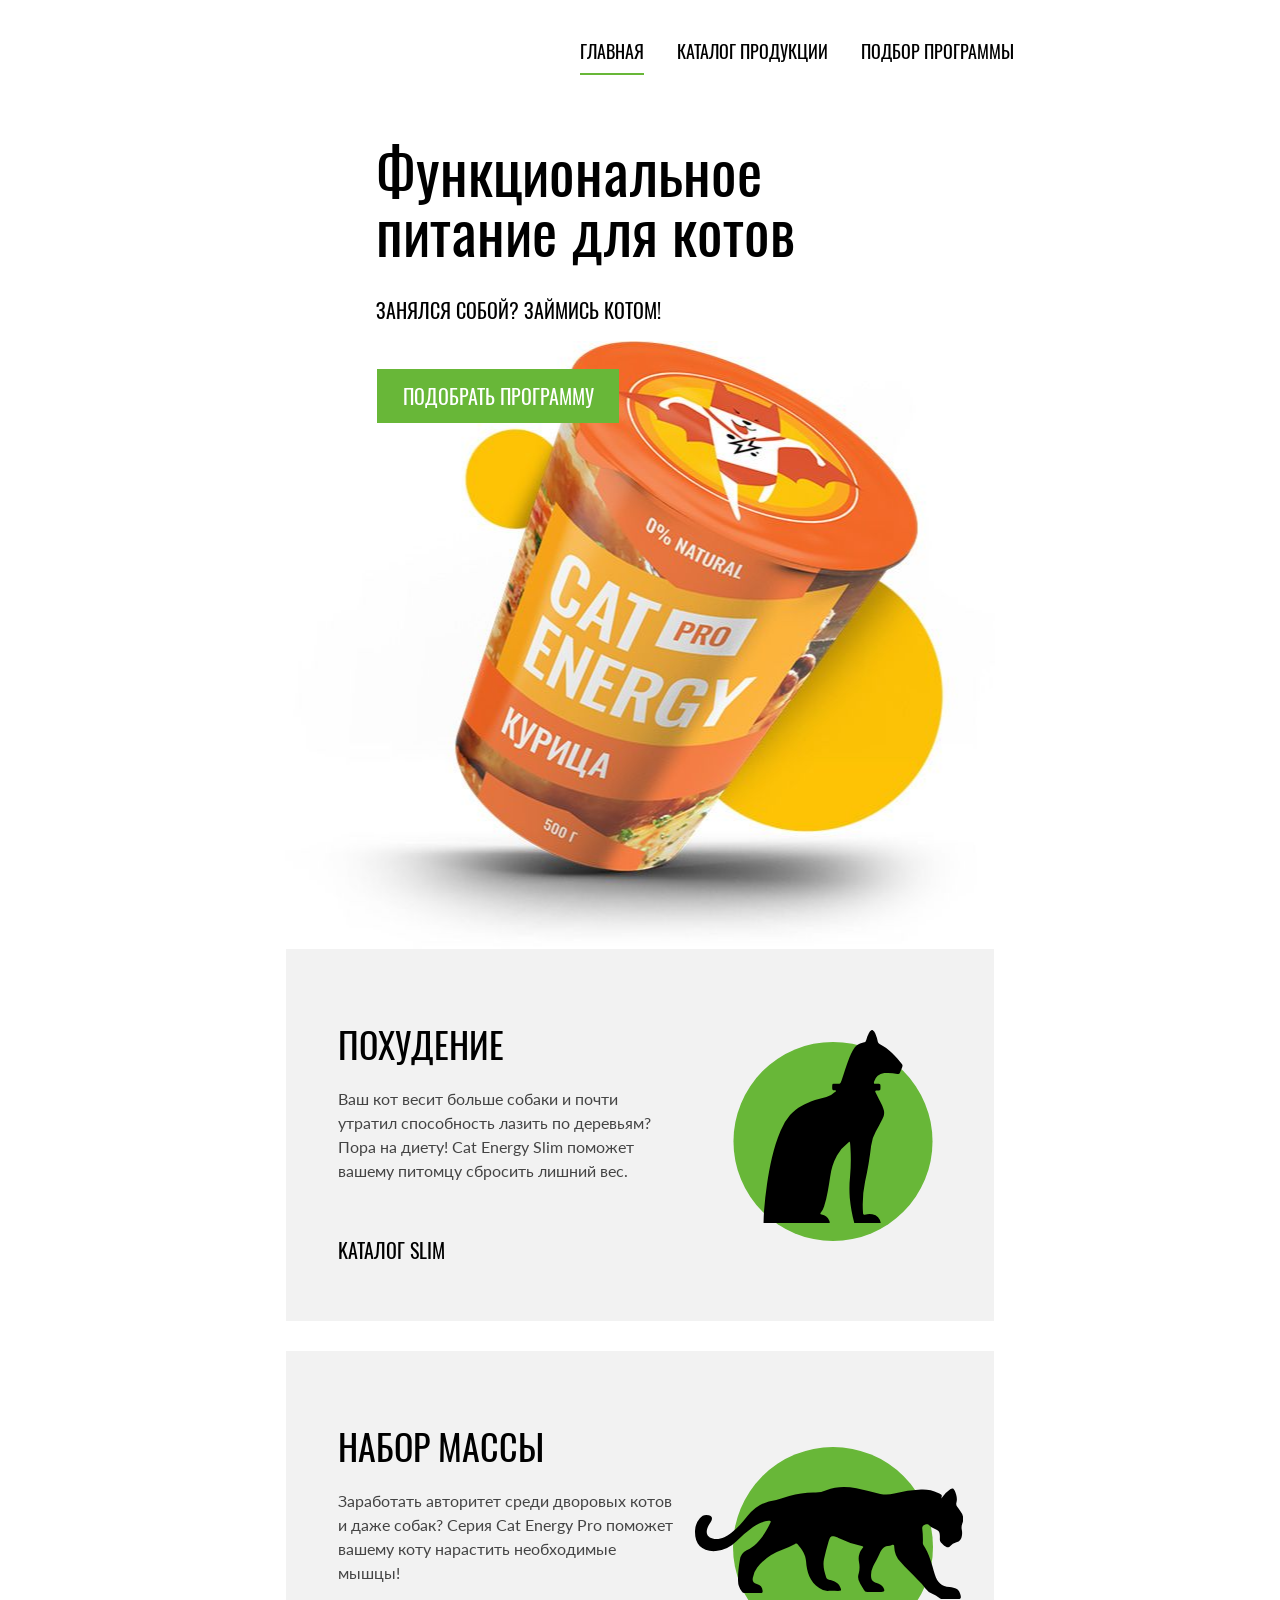
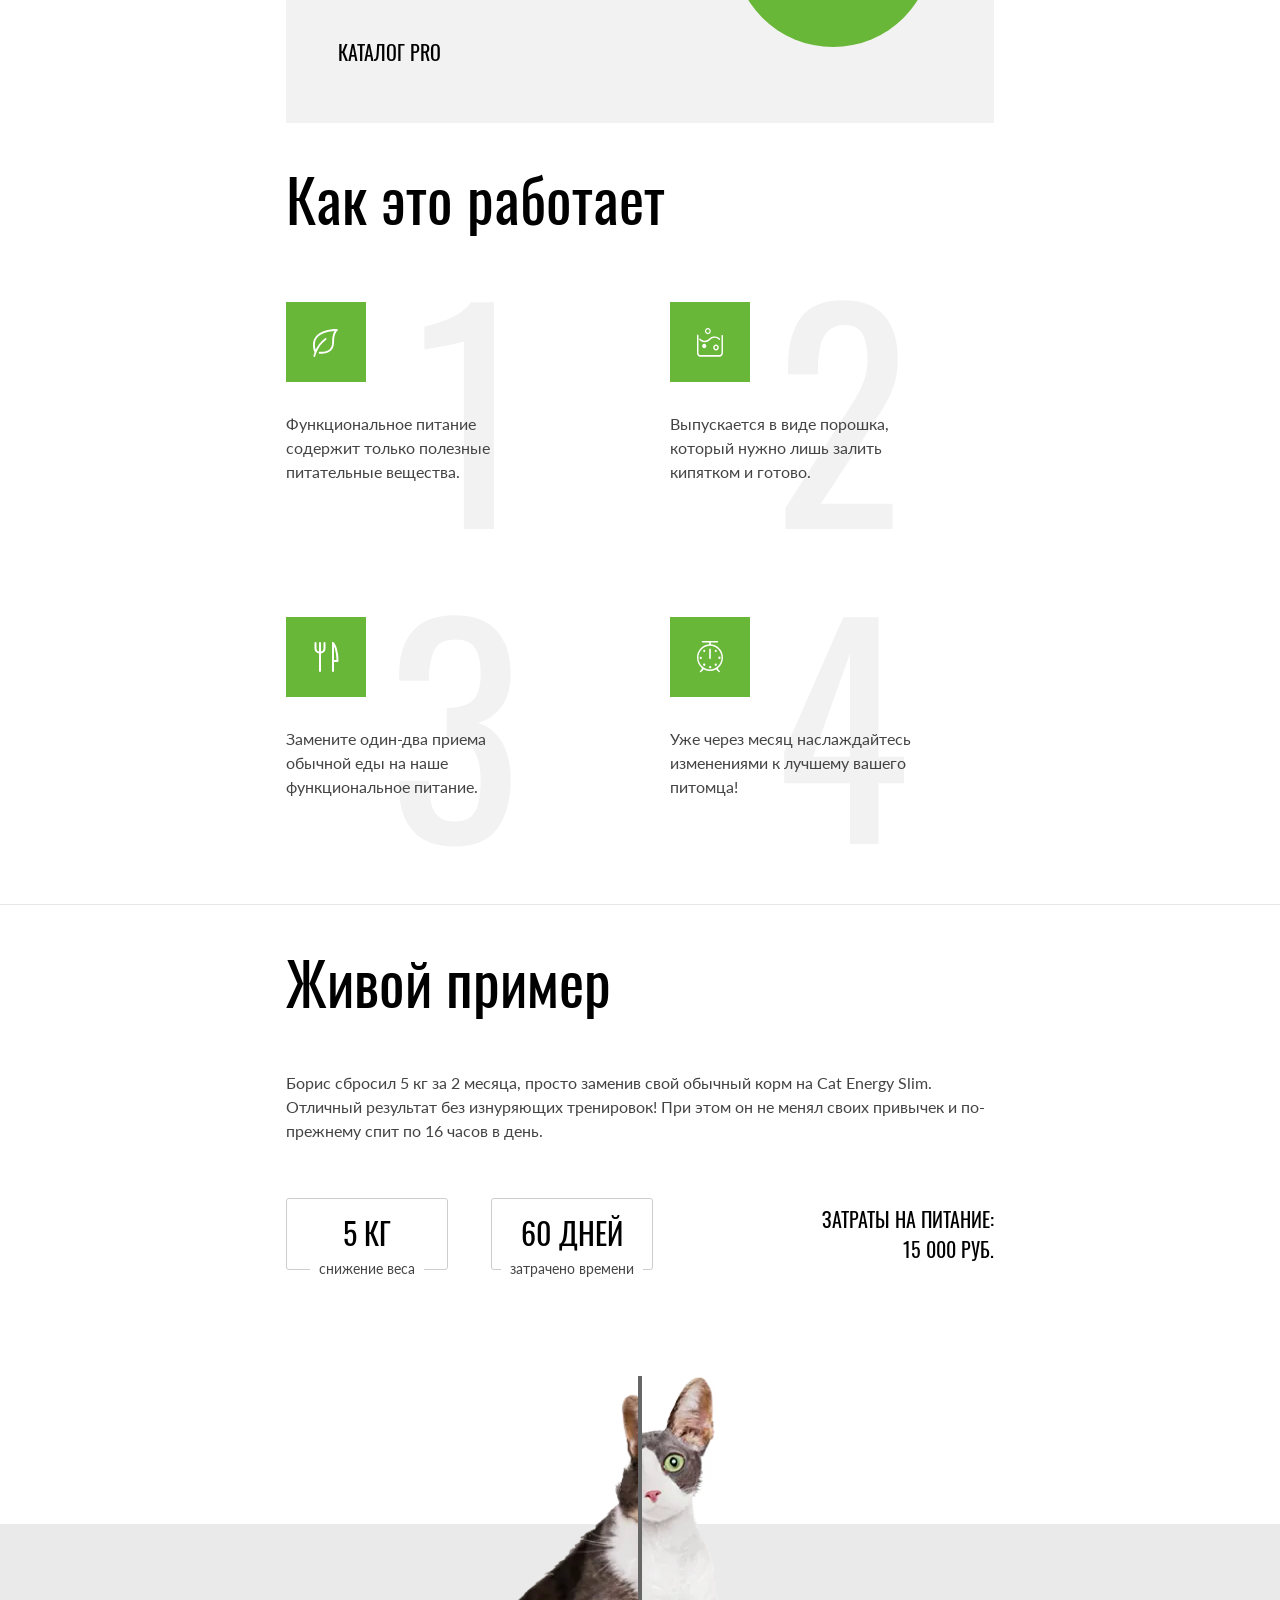
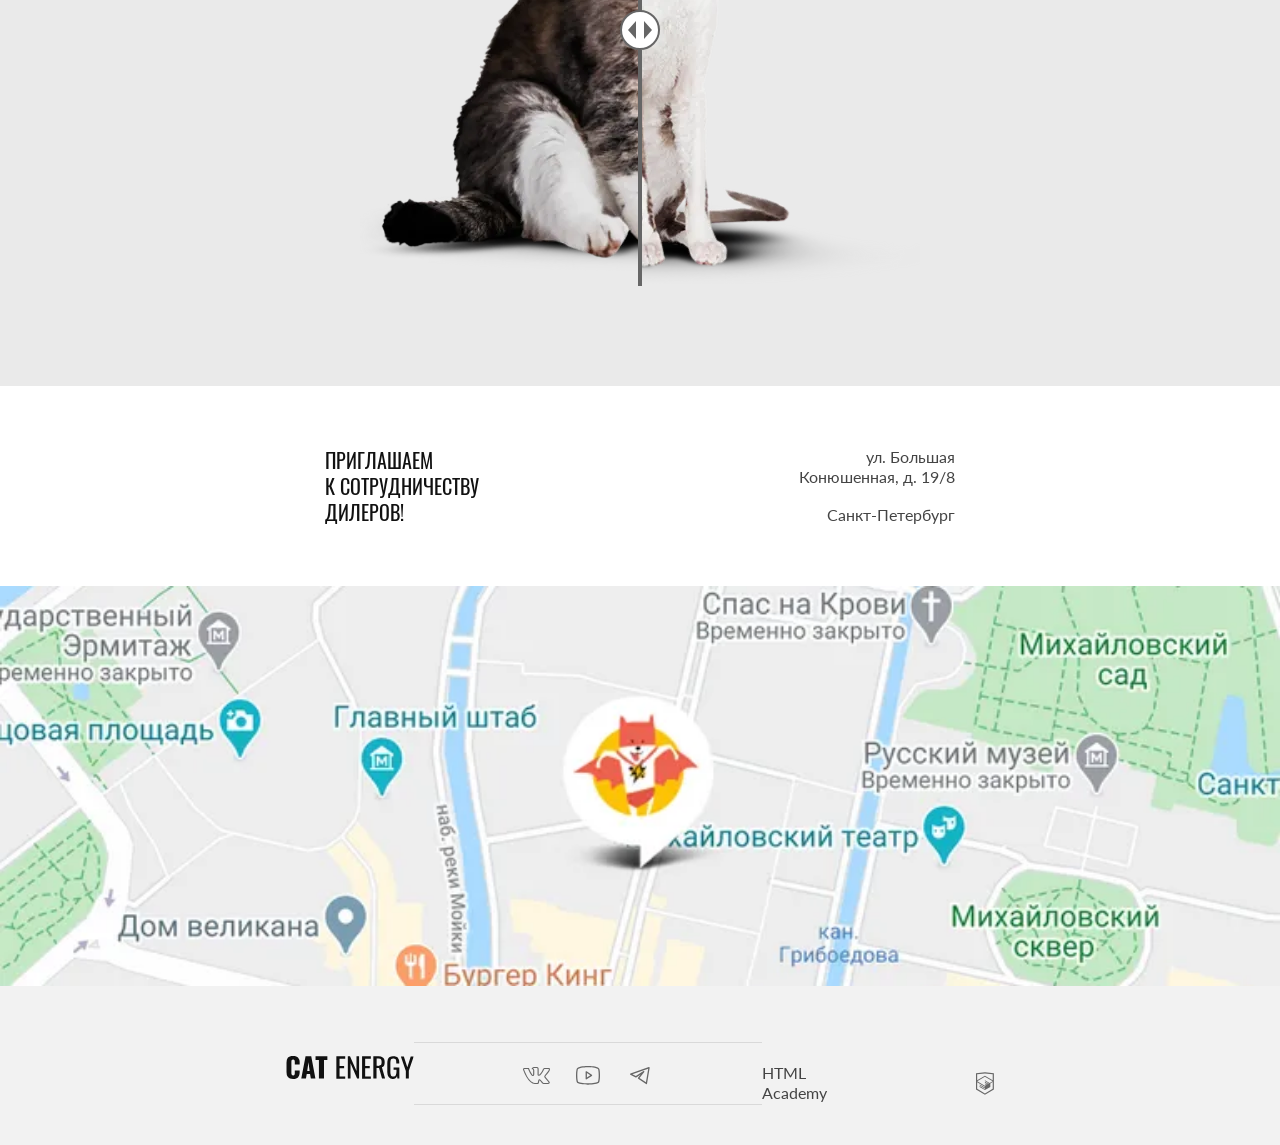
==== commit 434ed78a: "Deploying to gh-pages from @ MaremianaComp/1932195-cat-energy-2@1970beae8583b93defe18cd80a5c88e25879" ====
--- a/index.html
+++ b/index.html
@@ -1 +1 @@
-<!DOCTYPE html><html class="page" lang="ru"><head><meta charset="UTF-8"><title>Cat Energy</title><link rel="icon" href="favicon.ico"><link rel="icon" href="favicons/icon.svg" type="image/svg+xml"><link rel="apple-touch-icon" href="favicons/apple.png"><link rel="manifest" href="manifest.webmanifest"><meta name="viewport" content="width=device-width,initial-scale=1"><link rel="stylesheet" href="styles/styles.css"><script src="scripts/index.js" defer="defer"></script><script src="scripts/slider.js" defer="defer"></script><script src="https://api-maps.yandex.ru/2.1/?apikey=b741650d-aeca-472d-a761-ce8550b60bb1&lang=ru_RU" defer="defer"></script></head><body class="page__body"><header class="main-header"><div class="main-header__container"><a class="main-header__logo logo" href="/"><picture><source width="70" height="59" type="image/svg+xml" media="(min-width: 1440px)" srcset="images/logo-desktop.svg"><source width="60" height="50" type="image/svg+xml" media="(min-width: 768px)" srcset="images/logo-tablet.svg"><img class="logo__picture" src="images/logo-mobile.svg" width="33" height="38" alt="Логотип Cat Energy"></picture></a><a class="main-header__logo-text logo" href="/"><picture><source width="118" height="21" type="image/svg+xml" media="(min-width: 1440px)" srcset="images/logo-text-desktop.svg"><source width="101" height="18" type="image/svg+xml" media="(min-width: 768px)" srcset="images/logo-text-tablet.svg"><img class="logo__image" src="images/logo-text-mobile.svg" width="101" height="18" alt="Текст логотипа Cat Energy"></picture></a></div><nav class="main-nav main-nav--closed main-nav--nojs"><button class="main-nav__toggle" type="button" aria-label="Main nav"><span class="visually-hidden">Открыть меню</span></button><div class="main-nav__wrapper"><ul class="main-nav__list site-list main-nav__list--close"><li class="site-list__item site-list__item--active"><a class="main-nav__link main-nav__link--index main-nav__link--current" href="/">Главная</a></li><li class="site-list__item"><a class="main-nav__link main-nav__link--index" href="catalog.html">Каталог продукции</a></li><li class="site-list__item"><a class="main-nav__link main-nav__link--index" href="#">Подбор программы</a></li></ul></div></nav></header><main class="main-container"><section class="promo"><div class="promo__wrapper"><h1 class="promo__title title">Функциональное<br>питание для котов</h1><p class="promo__slogan">Занялся собой? Займись котом!</p></div><div class="container"><picture><source width="552" height="499" type="image/png" media="(min-width: 1440px)" srcset="images/products/can-desktop@1x.png, images/products/can-desktop@2x.png 2x"><source width="709" height="609" type="image/jpeg" media="(min-width: 768px)" srcset="images/products/can-tablet@1x.jpg, images/products/can-tablet@2x.jpg 2x"><img class="promo__image" src="images/products/can-mobile@1x.png" width="280" height="270" srcset="images/products/can-mobile@2x.png 2x" alt="Упаковка еды для котов серии PRO"></picture><a class="promo__link button text-boxes" href="#">Подобрать программу</a></div></section><section class="programs container container-padding"><div class="programs__wrapper"><h2 class="visually-hidden">Программы питания</h2><ul class="programs__list"><li class="programs__item programs__item--loss"><h3 class="programs__title">Похудение</h3><p class="programs__description">Ваш кот весит больше собаки и почти утратил способность лазить по деревьям? Пора на диету! Cat Energy Slim поможет вашему питомцу сбросить лишний вес.</p><a class="programs__link" href="#">Kаталог slim</a></li><li class="programs__item programs__item--gain"><h3 class="programs__title programs__title--gain">Набор массы</h3><p class="programs__description">Заработать авторитет среди дворовых котов и даже собак? Серия Cat Energy Pro поможет вашему коту нарастить необходимые мышцы!</p><a class="programs__link" href="#">Каталог pro</a></li></ul></div></section><section class="guide container container-padding"><div class="guide__wrapper"><h2 class="guide__title title-second">Как это работает</h2><ul class="guide__list"><li class="guide__item guide__item--nutrients enumerator"><p class="guide__description">Функциональное питание содержит только полезные питательные вещества.</p></li><li class="guide__item guide__item--powder enumerator"><p class="guide__description">Выпускается в виде порошка, который нужно лишь залить кипятком и готово.</p></li><li class="guide__item guide__item--replacement enumerator"><p class="guide__description">Замените один-два приема обычной еды на наше функциональное питание.</p></li><li class="guide__item guide__item--change enumerator"><p class="guide__description">Уже через месяц наслаждайтесь изменениями к лучшему вашего питомца!</p></li></ul></div></section><article class="border-line"></article><section class="example"><div class="example__wrapper"><div class="example__background container container-padding"><h2 class="example__title title-second">Живой пример</h2><p class="example__text">Борис сбросил 5 кг за 2 месяца, просто заменив свой обычный корм на Cat Energy Slim. Отличный результат без изнуряющих тренировок! При этом он не менял своих привычек и по-прежнему спит по 16 часов в день.</p><div class="example__line"><div class="example__list"><dl class="example__discription"><dt class="example__value">5 КГ</dt><dd class="example__option">Cнижение веса</dd></dl><dl class="example__discription"><dt class="example__value">60 ДНЕЙ</dt><dd class="example__option">Затрачено времени</dd></dl></div><p class="example__cost">Затраты на питание: <span class="example__price">15 000 РУБ.</span></p></div></div><div class="slider"><div class="slider__container"><ul class="slider__images"><li class="slider__image slider__image--before"><picture><source type="image/webp" media="(min-width: 768px)" srcset="images/slider/cat-before-tablet-desktop@1x.webp, images/slider/cat-before-tablet-desktop@2x.webp 2x" width="560" height="512"><source type="image/webp" srcset="images/slider/cat-before-mobile@1x.webp, images/slider/cat-before-mobile@2x.webp 2x"><source type="image/png" media="(min-width: 768px)" srcset="images/slider/cat-before-tablet-desktop@1x.png, images/slider/cat-before-tablet-desktop@2x.png 2x" width="560" height="512"><img class="slider__before" src="images/slider/cat-before-mobile@1x.png" srcset="images/slider/cat-before-mobile@2x.png 2x" alt="Кот до приема cat Energy" width="280" height="256"></picture></li><li class="slider__image slider__image--after"><picture><source type="image/webp" media="(min-width: 768px)" srcset="images/slider/cat-after-tablet-desktop@1x.webp, images/slider/cat-after-tablet-desktop@2x.webp 2x" width="560" height="512"><source type="image/webp" srcset="images/slider/cat-after-mobile@1x.webp, images/slider/cat-after-mobile@2x.webp 2x"><source type="image/png" media="(min-width: 768px)" srcset="images/slider/cat-after-tablet-desktop@1x.png, images/slider/cat-after-tablet-desktop@2x.png 2x" width="560" height="512"><img class="slider__after" src="images/slider/cat-after-mobile@1x.png" srcset="images/slider/cat-after-mobile@2x.png 2x" alt="Кот после приема cat Energy" width="280" height="256"></picture></li></ul><div class="slider__input"><button class="slider__button" type="button"><span class="visually-hidden">Посмотреть изменения</span></button></div></div></div></div></section></main><footer class="main-footer"><section class="contacts"><h2 class="visually-hidden">Контакты</h2><div class="contacts__wrapper container container-padding"><div class="contacts__content"><p class="contacts__slogan text-boxes">Приглашаем <span class="line-break-span">к сотрудничеству</span> дилеров!</p><address class="contacts__address">ул. Большая <span class="line-break-span">Конюшенная, д. 19/8</span> <span class="contacts__city">Санкт-Петербург</span></address></div></div><div class="contacts__map" id="map" style="width:100%; height:400px"></div></section><div class="main-footer__wrapper container container-padding"><a class="main-footer__logo logo" href="/" aria-label="Логотип Cat Energy"><img class="logo__text" src="images/logo-text.svg" width="128" height="24" alt="Товарный знак компании Cat Energy"></a><div class="main-footer__social social"><ul class="social__list"><li class="social__item"><a class="social__link social__link--vkontakte" href="https://vk.com/htmlacademy" target="_blank" rel="noreferrer noopener" aria-label="Vkontakte"></a></li><li class="social__item"><a class="social__link social__link--youtube" href="https://www.youtube.com/user/htmlacademyru" target="_blank" rel="noreferrer noopener" aria-label="Youtube"></a></li><li class="social__item"><a class="social__link social__link--telegram" href="https://t.me/htmlacademy" target="_blank" rel="noreferrer noopener" aria-label="Telegram"></a></li></ul></div><div class="main-footer__copyright copyright"><a class="copyright__link" href="https://htmlacademy.ru/intensive/adaptive" target="_blank" rel="noreferrer noopener">HTML Academy <svg width="27" height="35" viewBox="0 0 27 35" fill="none" xmlns="http://www.w3.org/2000/svg"><path d="M13.6426 0.515754L13.5 0.5L0 1.90733V26.5129L13.5 34.5L27 26.5129V1.90733L13.6426 0.515754ZM25.2344 25.5151L13.5 32.4573L1.76561 25.5151V15.4293L13.4507 22.3451L13.4701 23.5984L5.45351 18.8548L5.44295 20.0801L13.4894 24.8885L13.5088 26.175L5.46408 21.4174L5.45351 22.6427L13.5 27.4511L21.6239 22.6182V21.3929V17.409L25.2432 15.2595L25.2344 25.5151ZM25.2344 13.9519L22.0147 15.8319L20.5325 16.7071L13.4666 12.5201L13.456 13.7454L19.4957 17.318L19.4429 17.3495L19.3126 17.4247L18.4536 17.9166L13.4666 14.9689L13.456 16.1942L17.3921 18.5222L16.4591 19.1314L16.438 19.1436L13.4666 17.402L13.456 18.6273L15.4029 19.7615L13.4155 20.9483L1.7973 14.0762L13.4349 7.11831L25.2344 13.9519ZM25.2344 12.7266L13.4401 5.81075L1.76561 12.7196V3.4897L13.5 2.26442L25.2344 3.4897V12.7266Z" fill="#666666"/></svg></a></div></div></footer><!-- <script src="js/toggle.js" defer></script> --><!-- <script src="js/map.js"></script> --><script src="scripts/script.js"></script></body></html>+<!DOCTYPE html><html class="page" lang="ru"><head><meta charset="UTF-8"><title>Cat Energy</title><link rel="icon" href="favicon.ico"><link rel="icon" href="favicons/icon.svg" type="image/svg+xml"><link rel="apple-touch-icon" href="favicons/apple.png"><link rel="manifest" href="manifest.webmanifest"><meta name="viewport" content="width=device-width,initial-scale=1"><link rel="stylesheet" href="styles/styles.css"><script src="scripts/index.js" defer="defer"></script><script src="scripts/slider.js" defer="defer"></script><script src="https://api-maps.yandex.ru/2.1/?apikey=b741650d-aeca-472d-a761-ce8550b60bb1&lang=ru_RU" defer="defer"></script></head><body class="page__body"><header class="main-header"><div class="main-header__container"><a class="main-header__logo logo" href="/"><picture><source width="70" height="59" type="image/svg+xml" media="(min-width: 1440px)" srcset="images/logo-desktop.svg"><source width="60" height="50" type="image/svg+xml" media="(min-width: 768px)" srcset="images/logo-tablet.svg"><img class="logo__picture" src="images/logo-mobile.svg" width="33" height="38" alt="Логотип Cat Energy"></picture><picture><source width="118" height="21" type="image/svg+xml" media="(min-width: 1440px)" srcset="images/logo-text-desktop.svg"><source width="101" height="18" type="image/svg+xml" media="(min-width: 768px)" srcset="images/logo-text-tablet.svg"><img class="logo__image" src="images/logo-text-mobile.svg" width="101" height="18" alt="Текст логотипа Cat Energy"></picture></a></div><nav class="main-nav main-nav--closed main-nav--nojs"><button class="main-nav__toggle" type="button" aria-label="Main nav"><span class="visually-hidden">Открыть меню</span></button><div class="main-nav__wrapper"><ul class="main-nav__list site-list main-nav__list--close"><li class="site-list__item site-list__item--active"><a class="main-nav__link main-nav__link--index main-nav__link--current" href="/">Главная</a></li><li class="site-list__item"><a class="main-nav__link main-nav__link--index" href="catalog.html">Каталог продукции</a></li><li class="site-list__item"><a class="main-nav__link main-nav__link--index" href="#">Подбор программы</a></li></ul></div></nav></header><main class="main-container"><section class="promo"><div class="promo__wrapper"><h1 class="promo__title title">Функциональное<br>питание для котов</h1><p class="promo__slogan">Занялся собой? Займись котом!</p></div><div class="container"><picture><source width="552" height="499" type="image/png" media="(min-width: 1440px)" srcset="images/products/can-desktop@1x.png, images/products/can-desktop@2x.png 2x"><source width="709" height="609" type="image/jpeg" media="(min-width: 768px)" srcset="images/products/can-tablet@1x.jpg, images/products/can-tablet@2x.jpg 2x"><img class="promo__image" src="images/products/can-mobile@1x.png" width="280" height="270" srcset="images/products/can-mobile@2x.png 2x" alt="Упаковка еды для котов серии PRO"></picture><a class="promo__link button text-boxes" href="#" disabled="disabled">Подобрать программу</a></div></section><section class="programs container container-padding"><div class="programs__wrapper"><h2 class="visually-hidden">Программы питания</h2><ul class="programs__list"><li class="programs__item programs__item--loss"><h3 class="programs__title">Похудение</h3><p class="programs__description">Ваш кот весит больше собаки и почти утратил способность лазить по деревьям? Пора на диету! Cat Energy Slim поможет вашему питомцу сбросить лишний вес.</p><a class="programs__link" href="#">Kаталог slim</a></li><li class="programs__item programs__item--gain"><h3 class="programs__title programs__title--gain">Набор массы</h3><p class="programs__description">Заработать авторитет среди дворовых котов и даже собак? Серия Cat Energy Pro поможет вашему коту нарастить необходимые мышцы!</p><a class="programs__link" href="#">Каталог pro</a></li></ul></div></section><section class="guide container container-padding"><div class="guide__wrapper"><h2 class="guide__title title-second">Как это работает</h2><ul class="guide__list"><li class="guide__item guide__item--nutrients enumerator"><p class="guide__description">Функциональное питание содержит только полезные питательные вещества.</p></li><li class="guide__item guide__item--powder enumerator"><p class="guide__description">Выпускается в виде порошка, который нужно лишь залить кипятком и готово.</p></li><li class="guide__item guide__item--replacement enumerator"><p class="guide__description">Замените один-два приема обычной еды на наше функциональное питание.</p></li><li class="guide__item guide__item--change enumerator"><p class="guide__description">Уже через месяц наслаждайтесь изменениями к лучшему вашего питомца!</p></li></ul></div></section><div class="border-line"></div><section class="example"><div class="example__wrapper"><div class="example__background container container-padding"><h2 class="example__title title-second">Живой пример</h2><p class="example__text">Борис сбросил 5 кг за 2 месяца, просто заменив свой обычный корм на Cat Energy Slim. Отличный результат без изнуряющих тренировок! При этом он не менял своих привычек и по-прежнему спит по 16 часов в день.</p><div class="example__line"><div class="example__list"><dl class="example__discription"><dt class="example__value">5 КГ</dt><dd class="example__option">Cнижение веса</dd></dl><dl class="example__discription"><dt class="example__value">60 ДНЕЙ</dt><dd class="example__option">Затрачено времени</dd></dl></div><p class="example__cost">Затраты на питание: <span class="example__price">15 000 РУБ.</span></p></div></div><div class="slider"><div class="slider__container"><ul class="slider__images"><li class="slider__image slider__image--before"><picture><source type="image/webp" media="(min-width: 768px)" srcset="images/slider/cat-before-tablet-desktop@1x.webp, images/slider/cat-before-tablet-desktop@2x.webp 2x" width="560" height="512"><source type="image/webp" srcset="images/slider/cat-before-mobile@1x.webp, images/slider/cat-before-mobile@2x.webp 2x"><source type="image/png" media="(min-width: 768px)" srcset="images/slider/cat-before-tablet-desktop@1x.png, images/slider/cat-before-tablet-desktop@2x.png 2x" width="560" height="512"><img class="slider__before" src="images/slider/cat-before-mobile@1x.png" srcset="images/slider/cat-before-mobile@2x.png 2x" alt="Кот до приема cat Energy" width="280" height="256"></picture></li><li class="slider__image slider__image--after"><picture><source type="image/webp" media="(min-width: 768px)" srcset="images/slider/cat-after-tablet-desktop@1x.webp, images/slider/cat-after-tablet-desktop@2x.webp 2x" width="560" height="512"><source type="image/webp" srcset="images/slider/cat-after-mobile@1x.webp, images/slider/cat-after-mobile@2x.webp 2x"><source type="image/png" media="(min-width: 768px)" srcset="images/slider/cat-after-tablet-desktop@1x.png, images/slider/cat-after-tablet-desktop@2x.png 2x" width="560" height="512"><img class="slider__after" src="images/slider/cat-after-mobile@1x.png" srcset="images/slider/cat-after-mobile@2x.png 2x" alt="Кот после приема cat Energy" width="280" height="256"></picture></li></ul><div class="slider__input"><button class="slider__button" type="button"><span class="visually-hidden">Посмотреть изменения</span></button></div></div></div></div></section></main><footer class="main-footer"><section class="contacts"><h2 class="visually-hidden">Контакты</h2><div class="contacts__wrapper container container-padding"><div class="contacts__content"><p class="contacts__slogan text-boxes">Приглашаем <span class="line-break-span">к сотрудничеству</span> дилеров!</p><address class="contacts__address">ул. Большая <span class="line-break-span">Конюшенная, д. 19/8</span> <span class="contacts__city">Санкт-Петербург</span></address></div></div><div class="contacts__map" id="map" style="width:100%; height:400px"></div></section><div class="main-footer__wrapper container container-padding"><a class="main-footer__logo logo" href="/" aria-label="Логотип Cat Energy"><img class="logo__text" src="images/logo-text.svg" width="128" height="24" alt="Товарный знак компании Cat Energy"></a><div class="main-footer__social social"><ul class="social__list"><li class="social__item"><a class="social__link social__link--vkontakte" href="https://vk.com/htmlacademy" target="_blank" rel="noreferrer noopener" aria-label="Vkontakte"></a></li><li class="social__item"><a class="social__link social__link--youtube" href="https://www.youtube.com/user/htmlacademyru" target="_blank" rel="noreferrer noopener" aria-label="Youtube"></a></li><li class="social__item"><a class="social__link social__link--telegram" href="https://t.me/htmlacademy" target="_blank" rel="noreferrer noopener" aria-label="Telegram"></a></li></ul></div><div class="main-footer__copyright copyright"><a class="copyright__link" href="https://htmlacademy.ru/intensive/adaptive" target="_blank" rel="noreferrer noopener"><span>HTML Academy</span> <svg width="27" height="35" viewBox="0 0 27 35" fill="none" xmlns="http://www.w3.org/2000/svg"><path d="M13.6426 0.515754L13.5 0.5L0 1.90733V26.5129L13.5 34.5L27 26.5129V1.90733L13.6426 0.515754ZM25.2344 25.5151L13.5 32.4573L1.76561 25.5151V15.4293L13.4507 22.3451L13.4701 23.5984L5.45351 18.8548L5.44295 20.0801L13.4894 24.8885L13.5088 26.175L5.46408 21.4174L5.45351 22.6427L13.5 27.4511L21.6239 22.6182V21.3929V17.409L25.2432 15.2595L25.2344 25.5151ZM25.2344 13.9519L22.0147 15.8319L20.5325 16.7071L13.4666 12.5201L13.456 13.7454L19.4957 17.318L19.4429 17.3495L19.3126 17.4247L18.4536 17.9166L13.4666 14.9689L13.456 16.1942L17.3921 18.5222L16.4591 19.1314L16.438 19.1436L13.4666 17.402L13.456 18.6273L15.4029 19.7615L13.4155 20.9483L1.7973 14.0762L13.4349 7.11831L25.2344 13.9519ZM25.2344 12.7266L13.4401 5.81075L1.76561 12.7196V3.4897L13.5 2.26442L25.2344 3.4897V12.7266Z" fill="#666666"/></svg></a></div></div></footer><!-- <script src="js/toggle.js" defer></script> --><!-- <script src="js/map.js"></script> --><script src="scripts/script.js"></script></body></html>
--- a/styles/styles.css
+++ b/styles/styles.css
@@ -1 +1 @@
-@font-face{font-family:Lato;font-weight:400;font-style:normal;font-display:swap;src:url(../fonts/lato/Lato-Regular.woff2)format("woff2")}@font-face{font-family:Oswald;font-weight:400;font-style:normal;font-display:swap;src:url(../fonts/oswald/oswaldregular.woff2)format("woff2")}*,:before,:after{box-sizing:border-box}body{color:#444;margin:0;font-family:Lato,Arial,sans-serif;font-size:14px;line-height:18px;position:relative}img{object-fit:contain}a{text-decoration:none}.line-break-span{display:block}@media (width>=768px){.border-line{border-bottom:1px solid #e6e6e6;margin-bottom:22px;box-shadow:100vw 0 #e6e6e6}}@media (width>=1440px){.border-line{border:none}}.visually-hidden{white-space:nowrap;-webkit-clip-path:inset(100%);clip-path:inset(100%);border:0;width:1px;height:1px;margin:-1px;padding:0;position:absolute;overflow:hidden}.button{color:#fff;text-align:center;background-color:#68b738;border:none;min-width:280px;padding:10px}@media (width>=768px){.main-header{gap:94px;max-width:768px;margin:0 auto;padding:0 30px;display:flex}}@media (width>=1440px){.main-header{justify-content:space-between;align-items:center;max-width:1440px;padding:31px 110px}}.main-header__container{max-width:320px;margin:0 auto;position:relative}@media (width>=768px){.main-header__container{align-items:center;max-width:200px;margin:25px 0 0;display:flex}}.main-header__logo{margin-left:10px;margin-right:42px;padding-left:10px;padding-right:10px;display:inline-flex}@media (width>=768px){.main-header__logo{margin:0 13px 0 0;padding:0}}@media (width>=1440px){.main-header__logo{height:59px}}.main-header__logo img{width:33px;height:65px}@media (width>=768px){.main-header__logo img{width:60px;height:50px}}@media (width>=1440px){.main-header__logo img{width:70px;height:59px}}.main-header__logo-text{display:inline-flex}.main-header__logo-text img{width:101px;height:65px}@media (width>=768px){.main-header__logo-text img{height:18px}}@media (width>=1440px){.main-header__logo-text img{width:118px;height:21px}}.container{max-width:320px;margin:0 auto;position:relative}@media (width>=768px){.container{max-width:768px}}@media (width>=1440px){.container{max-width:1440px}}.toggle{cursor:pointer;background-color:#fff;background-image:url(../icons/stack.svg#menu-close);background-position:50%;background-repeat:no-repeat;background-size:24px 24px;border:none;width:65px;height:65px}.toggle:hover{opacity:.6}.toggle:active{opacity:.3}@media (width>=768px){.toggle{display:none}}.main-nav{width:auto}.main-nav__toggle{z-index:2;cursor:pointer;background-color:#fff;border:none;width:65px;height:65px;padding:0;display:block;position:absolute;top:0;right:0}.main-nav--closed .main-nav__toggle:before{content:"";background-color:#000;width:24px;height:2px;position:absolute;top:20px;left:21px;box-shadow:0 8px #000,0 16px #000}.main-nav--closed .main-nav__toggle:focus:before{background-color:#0009;box-shadow:0 8px #0009,0 16px #0009}.main-nav--closed .main-nav__toggle:active:before{background-color:#0000004d;box-shadow:0 8px #0000004d,0 16px #0000004d}@media (width<=767px){.main-nav--closed .site-list__item,.main-nav--closed .user-list__item{display:none}.main-nav--opened .main-nav__wrapper{z-index:10;background-color:#fff;min-width:100%;min-height:21vh;position:absolute}.main-nav--nojs .main-nav__toggle{display:none}.main-nav--nojs .main-nav__wrapper{min-height:0;position:static}.main-nav--nojs .site-list__item{display:block}.main-nav--nojs .user-list__item{background-color:#fff;display:block}}.main-nav--opened .main-nav__toggle:before,.main-nav--opened .main-nav__toggle:after{content:"";background-color:#000;width:26px;height:2px;position:absolute;top:31px;left:23px}.main-nav--opened .main-nav__toggle:before{box-shadow:none;transform:rotate(45deg)}.main-nav--opened .main-nav__toggle:after{transform:rotate(-45deg)}.main-nav--opened .main-nav__toggle:active:before,.main-nav--opened .main-nav__toggle:active:after{background-color:#0000004d}.main-nav__list{margin:0;padding:0;list-style-type:none}.main-nav__list a{color:#000;text-transform:uppercase;font-family:Oswald,Arial,sans-serif;font-size:20px;line-height:20px}@media (width>=768px){.main-nav__list a{font-size:18px;line-height:24px}}@media (width>=1440px){.main-nav__list a{font-size:20px;line-height:20px}}@media (width>=768px){.main-nav__list{width:436px}.main-nav__toggle{display:none}}@media (width>=1440px){.main-nav__list{width:475px}}.site-list{border-bottom:1px solid #e6e6e6}@media (width>=768px){.site-list{border:none;flex-wrap:wrap;justify-content:flex-start;width:480px;display:flex}}@media (width>=1440px){.site-list{justify-content:flex-end;width:570px}}@media (width>=768px){.site-list__item{margin-right:33px}.site-list__item:last-child{margin-right:0}.site-list__item--active{position:relative}.site-list__item--active:after{content:"";background:#68b738;height:2px;position:absolute;bottom:0;left:0;right:0}}@media (width>=768px) and (width>=1440px){.site-list__item--active:after{background:#fff}}@media (width>=768px){.site-list__item a[href]:hover{opacity:.6}.site-list__item a[href]:active{opacity:.3}}@media (width>=1440px){.site-list__item a[href]{color:#fff}.site-list__item a[href]:hover{opacity:.6}.site-list__item a[href]:active{opacity:.3}}.site-list a{text-align:center;border-top:1px solid #e6e6e6;padding-top:19px;padding-bottom:26px;display:block}@media (width>=768px){.site-list a{border:none;padding:39px 0 12px}}.promo{flex-direction:column;min-height:480px;margin-bottom:16px;display:flex}@media (width>=768px){.promo{max-width:768px;min-height:870px;margin:0 auto;padding:40px 120px}}@media (width>=1440px){.promo{max-width:1300px;min-height:631px;padding-top:59px}}.promo__wrapper{background-color:#4f4f54;background-image:linear-gradient(#68b738d9 0% 100%),url(../images/backgrounds/cat-background-mobile@2x.jpg);background-position:top,top;background-repeat:no-repeat;background-size:100% 302px,320px 302px;min-height:302px;margin-bottom:100px;padding-top:21px}@media (width>=768px){.promo__wrapper{background:0 0;margin-bottom:-85px}}@media (width>=1440px){.promo__wrapper:before{content:"";z-index:-1;background-color:#4f4f54;background-image:linear-gradient(#68b738d9 0% 100%),url(../images/backgrounds/cat-background@2x.jpg);background-position:100%,0%;background-repeat:no-repeat;background-size:cover,1040px 100%;width:50%;height:694px;position:absolute;top:0;right:0}}.promo__title{color:#fff;margin:0 0 26px}@media (width>=768px){.promo__title{color:#000;margin-bottom:40px}}.promo__slogan{text-transform:uppercase;color:#fff;text-align:center;font-family:Oswald,Arial,sans-serif;font-size:14px;line-height:14px}@media (width>=768px){.promo__slogan{color:#000;text-align:start;font-size:20px;line-height:20px}}.promo__image{position:absolute;top:-240px;left:50%;translate:-50%}@media (width>=768px){.promo__image{z-index:-1;top:5px}}@media (width>=1440px){.promo__image{top:-279px;left:114px}}.promo__link{justify-content:center;margin-top:33px;display:inline-flex}@media (width>=768px){.promo__link{min-width:242px;margin-left:-263px;padding:14px}}@media (width>=1440px){.promo__link{margin-left:-529px}}.title{text-align:center;font-family:Oswald,Arial,sans-serif;font-size:36px;font-weight:400;line-height:36px}@media (width>=768px){.title{text-align:start;font-size:60px;line-height:60px}.programs{margin-bottom:45px}}.programs__list{margin:0;padding:0;list-style-type:none}@media (width>=1440px){.programs__list{gap:80px;display:flex}}.programs__item{background-color:#f2f2f2;background-repeat:no-repeat;margin-bottom:20px;padding:21px 20px 18px}@media (width>=768px){.programs__item{margin-bottom:30px;padding:77px 316px 58px 52px}}@media (width>=1440px){.programs__item{max-width:570px;padding:77px 60px 55px 52px}}.programs__item--loss{background-image:url(../icons/stack.svg#cat-slim);background-position:20px 21px;background-size:50px 53px}@media (width>=768px){.programs__item--loss{background-position:right 12% top 50%;background-size:200px 211px}}@media (width>=1440px){.programs__item--loss{background-position:right 89% top 15%;background-size:100px 106px}}.programs__item--gain{background-image:url(../icons/stack.svg#cat-pro);background-position:11px 25px;background-size:67px 50px}@media (width>=768px){.programs__item--gain{background-position:right 7% top 56%;background-size:268px 200px}}@media (width>=1440px){.programs__item--gain{background-position:right 93% top 17%;background-size:134px 100px}}.programs__title{text-transform:uppercase;color:#000;text-align:center;margin:8px 8px 30px 16px;font-family:Oswald,Arial,sans-serif;font-size:24px;font-weight:400;line-height:37px}@media (width>=768px){.programs__title{text-align:start;margin:0 0 25px;font-size:36px;line-height:36px}}@media (width>=1440px){.programs__title{text-align:center;margin:0 0 73px 29px}}.programs__title--gain{margin-left:47px}@media (width>=768px){.programs__title--gain{margin:0 0 25px}}@media (width>=1440px){.programs__title--gain{margin-bottom:73px;margin-left:72px}}.programs__description{margin:0 0 43px}@media (width>=768px){.programs__description{margin-bottom:57px;font-size:16px;line-height:24px}}@media (width>=1440px){.programs__description{margin-bottom:31px}}.programs__link{text-transform:uppercase;color:#000;font-family:Oswald,Arial,sans-serif;font-size:16px;line-height:16px}@media (width>=768px){.programs__link{font-size:20px;line-height:20px}}.programs__link:after{content:"";background-color:#000;width:24px;height:12px;transition:all,all 1.3s;-webkit-mask-image:url(../icons/stack.svg#arrow);mask-image:url(../icons/stack.svg#arrow);-webkit-mask-position:100%;mask-position:100%;-webkit-mask-size:24px 12px;mask-size:24px 12px;-webkit-mask-repeat:no-repeat;mask-repeat:no-repeat}.container-padding{padding:0 20px}@media (width>=768px){.container-padding{padding:0 30px}}@media (width>=1440px){.container-padding{padding:0 110px}}.guide{margin-bottom:49px}@media (width>=768px){.guide{min-height:736px;margin-bottom:0}}@media (width>=1440px){.guide{min-height:396px}}.guide__list{margin:0;padding:0;list-style-type:none}@media (width>=768px){.guide__list{grid-template-columns:247px 249px;gap:62px 137px;display:grid}}@media (width>=1440px){.guide__list{gap:70px;display:flex}}.guide__item{margin-bottom:20px;display:flex}@media (width>=768px){.guide__item{flex-direction:column;margin:0;padding:14px 0 57px}}.guide__item:before{content:"";background-position:50%;background-repeat:no-repeat;background-size:60px 60px;flex-shrink:0;width:60px;height:60px;display:block}@media (width>=768px){.guide__item:before{background-size:80px 80px;width:80px;height:80px}}.guide__item--nutrients:before{background-image:url(../icons/stack.svg#nutrients)}.guide__item--powder:before{background-image:url(../icons/stack.svg#powder)}.guide__item--replacement:before{background-image:url(../icons/stack.svg#replacement)}.guide__item--change:before{background-image:url(../icons/stack.svg#change)}.guide__description{margin:0 0 0 20px}@media (width>=768px){.guide__description{margin:30px 0 0;font-size:16px;line-height:24px}}.enumerator{counter-increment:enumerator 1;position:relative}@media (width>=768px){.enumerator:after{color:#f2f2f2;content:counter(enumerator);z-index:-1;font-family:Oswald,Arial,sans-serif;font-size:280px;line-height:280px;position:absolute;top:-25px;right:11px}}.title-second{color:#000;margin:0 0 40px;font-family:Oswald,Arial,sans-serif;font-size:36px;font-weight:400;line-height:40px}@media (width>=768px){.title-second{margin-bottom:60px;font-size:60px;line-height:60px}}.example{background:#eaeaea;height:659px;padding-top:24px}@media (width>=768px){.example{background:0 0;height:1059px}}@media (width>=1440px){.example{height:623px}.example:before{content:"";background-color:#f2f2f2;width:100%;height:633px;position:absolute;bottom:372px;left:0}.example__wrapper{max-width:1440px;margin:0 auto;padding:0 110px;position:relative}.example__background{padding:0}.example__title{margin-bottom:147px}}.example__text{margin-bottom:5px}@media (width>=768px){.example__text{margin:0 0 41px;font-size:16px;line-height:24px}}@media (width>=1440px){.example__text{width:433px;margin-bottom:55px}}@media (width>=768px){.example__line{flex-wrap:wrap;justify-content:space-between;display:flex}}@media (width>=1440px){.example__line{flex-direction:column;gap:10px}}.example__list{text-align:center;justify-content:space-between;margin-bottom:21px;display:flex}@media (width>=768px){.example__list{gap:43px;margin:0}}@media (width>=1440px){.example__list{justify-content:flex-start;margin-bottom:20px}}.example__discription{border:1px solid #cdcdcd;border-radius:3px;min-width:124px;padding:15px;position:relative}@media (width>=768px){.example__discription{min-width:162px}}.example__value{text-transform:uppercase;color:#000;font-family:Oswald,Arial,sans-serif;font-size:24px;line-height:24px}@media (width>=768px){.example__value{font-size:30px;line-height:37px}}.example__option{text-transform:lowercase;background:#eaeaea;padding:0 17px;font-size:12px;line-height:12px;position:absolute;bottom:-18px;transform:translate(-44%)}@media (width>=768px){.example__option{white-space:nowrap;background:#fff;margin:0;padding:0 9px;font-size:14px;line-height:14px;bottom:-7px;left:50%;transform:translate(-50%)}}.example__cost{text-transform:uppercase;color:#000;text-align:center;margin-bottom:20px;font-family:Oswald,Arial,sans-serif;font-size:14px;line-height:20px}@media (width>=768px){.example__cost{text-align:right;max-width:190px;font-size:20px;line-height:30px}}@media (width>=1440px){.example__cost{text-align:left;max-width:433px;line-height:20px}.example__price{margin-left:61px}}.slider{position:relative}@media (width>=768px){.slider{background-color:#eaeaea;width:100%;height:426px;top:276px}.slider:before{content:"";background-color:#eaeaea;width:100vw;height:100%;position:absolute;top:-36px;left:0;box-shadow:-200px 0 #eaeaea}}@media (width>=1440px){.slider{background-color:#0000;padding:0;top:-457px;right:110px}.slider:before{display:none}}.slider__container{width:280px;height:256px;margin:0 auto;position:relative}@media (width>=768px){.slider__container{width:560px;height:512px;top:-186px}}@media (width>=1440px){.slider__container{margin:0;position:absolute;top:-86px;left:770px}}.slider__images{width:100%;height:100%;margin:0;padding:0;list-style-type:none;display:flex}.slider__image--after{width:100%;height:100%;position:absolute}.slider__before{-webkit-clip-path:inset(0 50% 0 0);clip-path:inset(0 50% 0 0);width:100%;height:100%;display:block}.slider__after{-webkit-clip-path:inset(0 0 0 50%);clip-path:inset(0 0 0 50%);width:100%;height:100%;display:block}.slider__input{width:100%;height:100%;position:absolute;top:0;left:0}.slider__button{cursor:pointer;background-color:#fff;border:2px solid #666;border-radius:50%;width:40px;height:40px;position:absolute;top:50%;left:50%;translate:-50% -50%}.slider__button:before{content:"";background-color:#666;width:24px;height:18px;position:absolute;top:50%;left:50%;translate:-50% -50%;-webkit-mask-image:url(../icons/stack.svg#slider);mask-image:url(../icons/stack.svg#slider);-webkit-mask-position:50%;mask-position:50%;-webkit-mask-repeat:no-repeat;mask-repeat:no-repeat}.slider__button:after{content:"";background-color:#666;width:4px;height:108px;position:absolute;top:-108px;left:50%;translate:-50%;box-shadow:0 144px #666}.slider__button:hover{border-color:#68b738}.slider__button:hover:before{background-color:#68b738}.slider__button:hover:after{background-color:#68b738;box-shadow:0 144px #68b738}.slider__button:active{border-color:#5eaa2f99}.slider__button:active:before{background-color:#5eaa2f99}.slider__button:active:after{background-color:#5eaa2f99;box-shadow:0 144px #5eaa2f99}@media (width>=768px){.slider__button:after{height:236px;top:-236px;box-shadow:0 274px #666}.slider__button:hover:after{box-shadow:0 274px #68b738}.slider__button:active:after{box-shadow:0 274px #5eaa2f99}}.main-footer{background:#f2f2f2}.main-footer__wrapper{flex-direction:column;padding-top:18px;padding-bottom:40px;display:flex}@media (width>=768px){.main-footer__wrapper{flex-direction:row;justify-content:space-between;align-items:center;padding-top:42px}}.main-footer__logo{justify-content:center;align-items:center}.social__list{border-top:1px solid #d9d9d9;border-bottom:1px solid #d9d9d9;justify-content:center;gap:24px;margin:0;padding:21px 0 11px;list-style-type:none;display:flex}.social__link{background-color:#666;background-position:50%;min-width:28px;min-height:22px;display:block}.social__link:not(:disabled):hover,.social__link:not(:disabled):focus{background-color:#68b738}.social__link:not(:disabled):active{background-color:#68b7384d}.social__link:disabled{opacity:.2}.social__link--vkontakte{-webkit-mask-image:url(../icons/stack.svg#vkontakte);mask-image:url(../icons/stack.svg#vkontakte);-webkit-mask-size:28px 22px;mask-size:28px 22px;-webkit-mask-repeat:no-repeat;mask-repeat:no-repeat}.social__link--youtube{-webkit-mask-image:url(../icons/stack.svg#youtube);mask-image:url(../icons/stack.svg#youtube);-webkit-mask-size:28px 22px;mask-size:28px 22px;-webkit-mask-repeat:no-repeat;mask-repeat:no-repeat}.social__link--telegram{-webkit-mask-image:url(../icons/stack.svg#telegram);mask-image:url(../icons/stack.svg#telegram);-webkit-mask-size:28px 22px;mask-size:28px 22px;-webkit-mask-repeat:no-repeat;mask-repeat:no-repeat}.copyright__link{color:#444;font-size:16px;line-height:20px}.contacts{background:#fff}@media (width>=1310px){.contacts{position:relative}}.contacts--background{background:#f2f2f2}@media (width>=1310px){.contacts__wrapper{z-index:1;background-color:#0000;max-width:1600px;height:1px;margin:-1px auto 0;padding:0 110px;display:block;position:relative;top:0}}.contacts__content{background-color:#fff;justify-content:space-between;padding-top:26px;padding-bottom:26px;display:flex}@media (width>=768px){.contacts__content{padding:61px 39px}}@media (width>=1310px){.contacts__content{width:565px;min-height:199px;max-height:120%;padding:61px 70px 60px 80px;position:absolute;bottom:-294px;left:189px}}.contacts__content--grey{background-color:#f2f2f2}@media (width>=1310px){.contacts__content--grey{background-color:#fff}}.contacts__content--background{background:#f2f2f2}.contacts__slogan{color:#111;max-width:140px;margin:0;padding-right:10px}@media (width>=768px){.contacts__slogan{max-width:170px;font-size:20px;line-height:26px}}@media (width>=1310px){.contacts__slogan{overflow:hidden}}.contacts__address{color:#444;width:100%;max-width:140px;font-family:Lato,Arial,sans-serif;font-size:14px;font-style:normal;line-height:20px}@media (width>=768px){.contacts__address{text-align:right;max-width:170px;font-size:16px}}@media (width>=1310px){.contacts__address{text-align:left;max-width:165px;overflow:hidden}}@media (width>=768px){.contacts__city{max-width:170px;margin-top:18px;display:inline-block}}.contacts__map{background-color:#ebebeb;background-image:-webkit-image-set(url(../images/backgrounds/location-mobile@1x.webp) 1x type("image/webp"),url(../images/backgrounds/location-mobile@2x.webp) 2x type("image/webp"),url(../images/backgrounds/location-mobile@1x.png) 1x type("image/png"),url(../images/backgrounds/location-mobile@2x.png) 2x type("image/png"));background-image:image-set("../images/backgrounds/location-mobile@1x.webp" 1x type("image/webp"),"../images/backgrounds/location-mobile@2x.webp" 2x type("image/webp"),"../images/backgrounds/location-mobile@1x.png" 1x type("image/png"),"../images/backgrounds/location-mobile@2x.png" 2x type("image/png"));background-position:50%;background-repeat:no-repeat;background-size:cover;width:100%;height:100%;max-height:362px;position:relative}@media (width>=768px){.contacts__map{background-image:-webkit-image-set(url(../images/backgrounds/location-tablet@1x.webp) 1x type("image/webp"),url(../images/backgrounds/location-tablet@2x.webp) 2x type("image/webp"),url(../images/backgrounds/location-tablet@1x.png) 1x type("image/png"),url(../images/backgrounds/location-tablet@2x.png) 2x type("image/png"));background-image:image-set("../images/backgrounds/location-tablet@1x.webp" 1x type("image/webp"),"../images/backgrounds/location-tablet@2x.webp" 2x type("image/webp"),"../images/backgrounds/location-tablet@1x.png" 1x type("image/png"),"../images/backgrounds/location-tablet@2x.png" 2x type("image/png"));max-height:400px}}@media (width>=1310px){.contacts__map{background-image:-webkit-image-set(url(../images/backgrounds/location-desktop@1x.webp) 1x type("image/webp"),url(../images/backgrounds/location-desktop@2x.webp) 2x type("image/webp"),url(../images/backgrounds/location-desktop@1x.png) 1x type("image/png"),url(../images/backgrounds/location-desktop@2x.png) 2x type("image/png"));background-image:image-set("../images/backgrounds/location-desktop@1x.webp" 1x type("image/webp"),"../images/backgrounds/location-desktop@2x.webp" 2x type("image/webp"),"../images/backgrounds/location-desktop@1x.png" 1x type("image/png"),"../images/backgrounds/location-desktop@2x.png" 2x type("image/png"));background-position:50% 0}}.catalog-container__title{text-align:start;margin-top:23px;margin-bottom:40px}@media (width>=768px){.catalog-container__title{margin-top:61px;margin-bottom:84px;padding:0}}.basic-products{margin-bottom:25px}@media (width>=768px){.basic-products{max-width:768px;margin:0 auto 71px;padding:0 30px}}.basic-products__list{margin:0;padding:0;list-style-type:none}@media (width>=768px){.basic-products__list{grid-template-columns:1fr 1fr;gap:61px 60px;display:grid}}.text-boxes{text-transform:uppercase;font-family:Oswald,Arial,sans-serif;font-size:16px;line-height:20px}@media (width>=768px){.text-boxes{font-size:20px;line-height:26px}}.text-description{font-size:12px;line-height:16px}@media (width>=768px){.text-description{font-size:16px;line-height:20px}}.cards__item{border-top:1px solid #ebebeb}@media (width>=768px){.cards__item{background:linear-gradient(#fff 16%,#f2f2f2 16%);border:none;flex-direction:column;justify-content:center;padding-top:12px;padding-bottom:16px;display:flex}}.cards__item--more{border-bottom:1px solid #ebebeb}@media (width>=768px){.cards__item--more{background:0 0;border:none;padding-left:7px;padding-right:7px;display:block;box-shadow:inset 0 82px #fff,inset 0 84px #f2f2f2,inset 0 0 0 2px #f2f2f2}}.cards__item-more{background-image:url(../icons/stack.svg#plus);background-position:50% 14%;background-repeat:no-repeat;background-size:30px 30px;flex-direction:column;align-items:center;padding-top:78px;display:flex}@media (width>=768px){.cards__item-more{background-position:50% 23%;background-size:60px 60px;margin-top:34px;padding-top:192px;display:block}}.cards__wrapper{grid-template-columns:1fr 1fr;width:320px;margin:0 auto;padding:0 20px;display:grid}@media (width>=768px){.cards__wrapper{flex-direction:column;align-items:center;width:324px;margin:0;padding:0;display:flex}}.cards__link-image{justify-content:center;align-items:center;min-height:144px;display:flex}@media (width>=768px){.cards__link-image{height:206px;margin-bottom:26px}}.cards__text{flex-direction:column;justify-content:center;display:flex}@media (width>=768px){.cards__text{align-items:center;margin-bottom:34px}}.cards__link-text{max-width:80px;min-height:50px;display:inline-block}@media (width>=768px){.cards__link-text{text-align:center;max-width:135px;margin-bottom:16px}}.cards__title{color:#222;margin:0;font-weight:400}@media (width>=768px){.cards__title{line-height:24px}.cards__title--more{text-align:center;margin:0 43px 24px}}.cards__description{grid-template-columns:1fr 1fr;display:grid}@media (width>=768px){.cards__description{row-gap:9px;width:250px}.cards__option{border-bottom:1px solid #cdcdcd;padding-bottom:2px}}.cards__value{text-align:right;margin:0}@media (width>=768px){.cards__value{border-bottom:1px solid #cdcdcd;padding-bottom:2px}}.cards__button{grid-column:1/-1;margin-bottom:24px}@media (width>=768px){.cards__button{min-width:250px;font-size:16px;line-height:20px}}.cards__button--more{color:#444;background:#f2f2f2}@media (width>=768px){.cards__button--more{display:block}}.cards__explanation{margin:9px 0 21px}@media (width>=768px){.cards__explanation{text-align:center;margin-bottom:83px;margin-left:20px;margin-right:20px;line-height:18px}}.title-addition{color:#000;background:#fff;width:-moz-fit-content;width:fit-content;font-family:Oswald,Arial,sans-serif;font-size:24px;font-weight:400;line-height:24px;position:relative;box-shadow:-40px 0 #fff,40px 0 #fff}@media (width>=768px){.title-addition{margin-left:40px;font-size:32px;line-height:32px}}.title-addition:before{content:"";z-index:-1;background:#68b738;width:100vw;height:2px;position:absolute;top:10px;right:0;box-shadow:100vw 0 #68b738}@media (width>=768px){.title-addition:before{top:14px}}.text-addition{color:#000;font-family:Oswald,Arial,sans-serif;font-size:16px;line-height:24px}.list{border-top:1px solid #cdcdcd}@media (width>=768px){.list{border-left:1px solid #cdcdcd;border-right:1px solid #cdcdcd}}.list__item{border-bottom:1px solid #cdcdcd;padding:13px 0 19px}@media (width>=768px){.list__item{flex-wrap:wrap;padding:28px 38px;display:flex}}.list__title{color:#222;text-transform:uppercase;margin:0 0 12px;font-family:Oswald,Arial,sans-serif;font-size:16px;font-weight:400;line-height:16px}@media (width>=768px){.list__title{width:50%;margin-bottom:22px;font-size:20px;line-height:20px}}.list__text{justify-content:space-between;margin:0 0 15px;font-size:14px;line-height:14px;display:flex}@media (width>=768px){.list__text{justify-content:end;gap:49px;width:50%;font-size:16px;line-height:20px}}.list__link{display:inline-block}@media (width>=768px){.list__link{width:100%;font-size:16px;line-height:20px}}.extra-products{margin-bottom:40px}@media (width>=768px){.extra-products{margin-bottom:79px}}.extra-products__title{margin-bottom:80px}.extra-products__list{margin:0 0 35px;padding:0;list-style-type:none}@media (width>=768px){.extra-products__list{margin-bottom:70px}}.extra-products__gift{color:#fff;text-align:center;opacity:.85;background-color:#0000;background-image:-webkit-linear-gradient(#68b738d9 20% 80%),-webkit-image-set(url(../images/backgrounds/cat-backpack-mobile@1x.jpg) 1x,url(../images/backgrounds/cat-backpack-mobile@2x.jpg) 2x);background-image:linear-gradient(#68b738d9 20% 80%),image-set("../images/backgrounds/cat-backpack-mobile@1x.jpg" 1x,"../images/backgrounds/cat-backpack-mobile@2x.jpg" 2x);background-position:0 0,0 0;background-repeat:no-repeat;background-size:100%,280px 290px;background-attachment:scroll,scroll;background-origin:padding-box,padding-box;background-clip:border-box,border-box;padding:186px 58px 43px;font-size:16px;line-height:20px}@media (width>=768px){.extra-products__gift{text-align:start;background-color:#0000;background-image:-webkit-linear-gradient(#68b738d9 20% 80%),-webkit-image-set(url(../images/backgrounds/cat-backpack-tablet@1x.jpg) 1x,url(../images/backgrounds/cat-backpack-tablet@2x.jpg) 2x);background-image:linear-gradient(#68b738d9 20% 80%),image-set("../images/backgrounds/cat-backpack-tablet@1x.jpg" 1x,"../images/backgrounds/cat-backpack-tablet@2x.jpg" 2x);background-position:0 0,0 0;background-repeat:no-repeat;background-size:100%,707px 200px;background-attachment:scroll,scroll;background-origin:padding-box,padding-box;background-clip:border-box,border-box;min-height:200px;padding:70px 0 0}}.extra-products__gift-description{margin:0}@media (width>=768px){.extra-products__gift-description{margin-left:423px}}.extra-products__gift-description:before{content:"";background-image:url(../icons/stack.svg#gift);background-repeat:no-repeat;background-size:78px 80px;width:78px;height:80px;display:block;position:absolute;bottom:155px;left:38%}@media (width>=768px){.extra-products__gift-description:before{bottom:63px;left:14%}}.promotions{margin-bottom:40px}@media (width>=768px){.promotions{margin-bottom:80px;padding:0 68px}}.promotions__title{margin-bottom:32px}@media (width>=768px){.promotions__title{margin:0 0 66px}}.promotions__newsletter{text-align:center;margin-bottom:24px}@media (width>=768px){.promotions__newsletter{font-size:24px;line-height:32px}}.newsletter-form{display:flex}.newsletter-form__field{text-transform:uppercase;color:#444;width:100%;margin-bottom:16px;padding:11px;font-family:Oswald,Arial,sans-serif;font-size:20px;line-height:20px}@media (width>=768px){.newsletter-form__field{margin:0}}.newsletter-form__button{text-transform:uppercase;padding:15px;font-family:Oswald,Arial,sans-serif;font-size:20px;line-height:26px}@media (width>=768px){.newsletter-form__button{min-width:256px}}+@font-face{font-family:Lato;font-weight:400;font-style:normal;font-display:swap;src:url(../fonts/lato/Lato-Regular.woff2)format("woff2")}@font-face{font-family:Oswald;font-weight:400;font-style:normal;font-display:swap;src:url(../fonts/oswald/oswaldregular.woff2)format("woff2")}*,:before,:after{box-sizing:border-box}body{color:#444;margin:0;font-family:Lato,Arial,sans-serif;font-size:14px;line-height:18px;position:relative}img{object-fit:contain}a{text-decoration:none}.line-break-span{display:block}@media (width>=768px){.border-line{border-bottom:1px solid #e6e6e6;margin-bottom:22px;box-shadow:100vw 0 #e6e6e6}}@media (width>=1440px){.border-line{border:none}}.visually-hidden{white-space:nowrap;-webkit-clip-path:inset(100%);clip-path:inset(100%);border:0;width:1px;height:1px;margin:-1px;padding:0;position:absolute;overflow:hidden}.button{color:#fff;text-align:center;background-color:#68b738;border:none;min-width:280px;padding:10px}.button:not(:disabled):hover,.button:not(:disabled):active,.button:not(:disabled):focus-visible{background-color:#5eaa2f}.button:not(:disabled):active{color:#ffffff4d}.button:disabled{background-color:#e7e7e7}@media (width>=768px){.main-header{gap:94px;max-width:768px;margin:0 auto;padding:0 30px;display:flex}}@media (width>=1440px){.main-header{justify-content:space-between;align-items:center;max-width:1440px;padding:31px 110px}}.main-header__container{max-width:320px;margin:0 auto;position:relative}@media (width>=768px){.main-header__container{align-items:center;max-width:200px;margin:25px 0 0;display:flex}}.main-header__logo{align-items:center;width:210px;padding:13px 0 10px 20px;display:inline-flex}@media (width>=768px){.main-header__logo{margin:0 13px 0 0;padding:0}}@media (width>=1440px){.main-header__logo{height:59px}}.main-header__logo:not(:disabled):hover,.main-header__logo:not(:disabled):focus-visible{opacity:.8}.main-header__logo:not(:disabled):active{opacity:.6}.main-header__logo:disabled{opacity:.2}.container{max-width:320px;margin:0 auto;position:relative}@media (width>=768px){.container{max-width:768px}}@media (width>=1440px){.container{max-width:1440px}}.logo__picture{margin-right:56px}.toggle{cursor:pointer;background-color:#fff;background-image:url(../icons/stack.svg#menu-close);background-position:50%;background-repeat:no-repeat;background-size:24px 24px;border:none;width:65px;height:65px}.toggle:hover{opacity:.6}.toggle:active{opacity:.3}@media (width>=768px){.toggle{display:none}}.main-nav{width:auto}.main-nav__toggle{z-index:2;cursor:pointer;background-color:#fff;border:none;width:65px;height:65px;padding:0;display:block;position:absolute;top:0;right:0}.main-nav--closed .main-nav__toggle:before{content:"";background-color:#000;width:24px;height:2px;position:absolute;top:20px;left:21px;box-shadow:0 8px #000,0 16px #000}.main-nav--closed .main-nav__toggle:focus:before{background-color:#0009;box-shadow:0 8px #0009,0 16px #0009}.main-nav--closed .main-nav__toggle:active:before{background-color:#0000004d;box-shadow:0 8px #0000004d,0 16px #0000004d}@media (width<=767px){.main-nav--closed .site-list__item,.main-nav--closed .user-list__item{display:none}.main-nav--opened .main-nav__wrapper{z-index:10;background-color:#fff;min-width:100%;min-height:21vh;position:absolute}.main-nav--nojs .main-nav__toggle{display:none}.main-nav--nojs .main-nav__wrapper{min-height:0;position:static}.main-nav--nojs .site-list__item{display:block}.main-nav--nojs .user-list__item{background-color:#fff;display:block}}.main-nav--opened .main-nav__toggle:before,.main-nav--opened .main-nav__toggle:after{content:"";background-color:#000;width:26px;height:2px;position:absolute;top:31px;left:23px}.main-nav--opened .main-nav__toggle:before{box-shadow:none;transform:rotate(45deg)}.main-nav--opened .main-nav__toggle:after{transform:rotate(-45deg)}.main-nav--opened .main-nav__toggle:active:before,.main-nav--opened .main-nav__toggle:active:after{background-color:#0000004d}.main-nav__list{margin:0;padding:0;list-style-type:none}.main-nav__list a{color:#000;text-transform:uppercase;font-family:Oswald,Arial,sans-serif;font-size:20px;line-height:20px}@media (width>=768px){.main-nav__list a{font-size:18px;line-height:24px}}@media (width>=1440px){.main-nav__list a{font-size:20px;line-height:20px}}@media (width>=768px){.main-nav__list{width:436px}.main-nav__toggle{display:none}}@media (width>=1440px){.main-nav__list{width:475px}}.site-list{border-bottom:1px solid #e6e6e6}@media (width>=768px){.site-list{border:none;flex-wrap:wrap;justify-content:flex-start;width:480px;display:flex}}@media (width>=1440px){.site-list{justify-content:flex-end;width:570px}}@media (width>=768px){.site-list__item{margin-right:33px}.site-list__item:last-child{margin-right:0}.site-list__item--active{position:relative}.site-list__item--active:after{content:"";background:#68b738;height:2px;position:absolute;bottom:0;left:0;right:0}}@media (width>=768px) and (width>=1440px){.site-list__item--active:after{background:#fff}}@media (width>=768px){.site-list__item a[href]:hover{opacity:.6}.site-list__item a[href]:active{opacity:.3}}@media (width>=1440px){.site-list__item a[href]{color:#fff}.site-list__item a[href]:hover{opacity:.6}.site-list__item a[href]:active{opacity:.3}.site-list__item--catalog a[href]{color:#111}}.site-list a{text-align:center;border-top:1px solid #e6e6e6;padding-top:19px;padding-bottom:26px;display:block}@media (width>=768px){.site-list a{border:none;padding:39px 0 12px}}.promo{flex-direction:column;min-height:480px;margin-bottom:20px;display:flex}@media (width>=768px){.promo{max-width:768px;min-height:870px;margin:0 auto;padding:40px 120px}}@media (width>=1440px){.promo{max-width:1300px;min-height:631px;padding-top:59px}}.promo__wrapper{background-color:#4f4f54;background-image:linear-gradient(#68b738d9 0% 100%),url(../images/backgrounds/cat-background-mobile@2x.jpg);background-position:top,top;background-repeat:no-repeat;background-size:100% 302px,320px 302px;min-height:302px;margin-bottom:100px;padding-top:21px}@media (width>=768px){.promo__wrapper{background:0 0;margin-bottom:-85px}}@media (width>=1440px){.promo__wrapper:before{content:"";z-index:-1;background-color:#4f4f54;background-image:linear-gradient(#68b738d9 0% 100%),url(../images/backgrounds/cat-background@2x.jpg);background-position:100%,0%;background-repeat:no-repeat;background-size:cover,1040px 100%;width:50%;height:694px;position:absolute;top:0;right:0}}.promo__title{color:#fff;margin:0 0 26px}@media (width>=768px){.promo__title{color:#000;margin-bottom:40px}}.promo__slogan{text-transform:uppercase;color:#fff;text-align:center;font-family:Oswald,Arial,sans-serif;font-size:14px;line-height:14px}@media (width>=768px){.promo__slogan{color:#000;text-align:start;font-size:20px;line-height:20px}}.promo__image{position:absolute;top:-240px;left:50%;translate:-50%}@media (width>=768px){.promo__image{z-index:-1;top:5px}}@media (width>=1440px){.promo__image{top:-279px;left:114px}}.promo__link{justify-content:center;margin-top:33px;display:inline-flex}@media (width>=768px){.promo__link{min-width:242px;margin-left:-263px;padding:14px}}@media (width>=1440px){.promo__link{margin-left:-529px}}.title{text-align:center;font-family:Oswald,Arial,sans-serif;font-size:36px;font-weight:400;line-height:36px}@media (width>=768px){.title{text-align:start;font-size:60px;line-height:60px}.programs{margin-bottom:45px}}.programs__list{margin:0;padding:0;list-style-type:none}@media (width>=1440px){.programs__list{gap:80px;display:flex}}.programs__item{background-color:#f2f2f2;background-repeat:no-repeat;margin-bottom:20px;padding:21px 20px 18px}@media (width>=768px){.programs__item{margin-bottom:30px;padding:77px 316px 58px 52px}}@media (width>=1440px){.programs__item{max-width:570px;padding:77px 60px 55px 52px}}.programs__item--loss{background-image:url(../icons/stack.svg#cat-slim);background-position:20px 21px;background-size:50px 53px}@media (width>=768px){.programs__item--loss{background-position:right 12% top 50%;background-size:200px 211px}}@media (width>=1440px){.programs__item--loss{background-position:right 89% top 15%;background-size:100px 106px}}.programs__item--gain{background-image:url(../icons/stack.svg#cat-pro);background-position:11px 25px;background-size:67px 50px}@media (width>=768px){.programs__item--gain{background-position:right 7% top 56%;background-size:268px 200px}}@media (width>=1440px){.programs__item--gain{background-position:right 93% top 17%;background-size:134px 100px}}.programs__title{text-transform:uppercase;color:#000;text-align:center;margin:8px 8px 30px 16px;font-family:Oswald,Arial,sans-serif;font-size:24px;font-weight:400;line-height:37px}@media (width>=768px){.programs__title{text-align:start;margin:0 0 25px;font-size:36px;line-height:36px}}@media (width>=1440px){.programs__title{text-align:center;margin:0 0 73px 29px}}.programs__title--gain{margin-left:47px}@media (width>=768px){.programs__title--gain{margin:0 0 25px}}@media (width>=1440px){.programs__title--gain{margin-bottom:73px;margin-left:72px}}.programs__description{margin:0 0 43px}@media (width>=768px){.programs__description{margin-bottom:57px;font-size:16px;line-height:24px}}@media (width>=1440px){.programs__description{margin-bottom:31px}}.programs__link{text-transform:uppercase;color:#000;font-family:Oswald,Arial,sans-serif;font-size:16px;line-height:16px}@media (width>=768px){.programs__link{font-size:20px;line-height:20px}}.programs__link:after{content:"";background-color:#000;width:24px;height:12px;transition:all,all 1.3s;-webkit-mask-image:url(../icons/stack.svg#arrow);mask-image:url(../icons/stack.svg#arrow);-webkit-mask-position:100%;mask-position:100%;-webkit-mask-size:24px 12px;mask-size:24px 12px;-webkit-mask-repeat:no-repeat;mask-repeat:no-repeat}.container-padding{padding:0 20px}@media (width>=768px){.container-padding{padding:0 30px}}@media (width>=1440px){.container-padding{padding:0 110px}}.guide{margin-bottom:49px}@media (width>=768px){.guide{min-height:736px;margin-bottom:0}}@media (width>=1440px){.guide{min-height:396px}}.guide__list{margin:0;padding:0;list-style-type:none}@media (width>=768px){.guide__list{grid-template-columns:247px 249px;gap:62px 137px;display:grid}}@media (width>=1440px){.guide__list{gap:70px;display:flex}}.guide__item{margin-bottom:20px;display:flex}@media (width>=768px){.guide__item{flex-direction:column;margin:0;padding:14px 0 57px}}.guide__item:before{content:"";background-position:50%;background-repeat:no-repeat;background-size:60px 60px;flex-shrink:0;width:60px;height:60px;display:block}@media (width>=768px){.guide__item:before{background-size:80px 80px;width:80px;height:80px}}.guide__item--nutrients:before{background-image:url(../icons/stack.svg#nutrients)}.guide__item--powder:before{background-image:url(../icons/stack.svg#powder)}.guide__item--replacement:before{background-image:url(../icons/stack.svg#replacement)}.guide__item--change:before{background-image:url(../icons/stack.svg#change)}.guide__description{margin:0 0 0 20px}@media (width>=768px){.guide__description{margin:30px 0 0;font-size:16px;line-height:24px}}.enumerator{counter-increment:enumerator 1;position:relative}@media (width>=768px){.enumerator:after{color:#f2f2f2;content:counter(enumerator);z-index:-1;font-family:Oswald,Arial,sans-serif;font-size:280px;line-height:280px;position:absolute;top:-25px;right:11px}}.title-second{color:#000;margin:0 0 40px;font-family:Oswald,Arial,sans-serif;font-size:36px;font-weight:400;line-height:40px}@media (width>=768px){.title-second{margin-bottom:60px;font-size:60px;line-height:60px}}.example{background:#eaeaea;height:659px;padding-top:24px}@media (width>=768px){.example{background:0 0;height:1059px}}@media (width>=1440px){.example{height:623px}.example:before{content:"";background-color:#f2f2f2;width:100%;height:633px;position:absolute;bottom:372px;left:0}.example__wrapper{max-width:1440px;margin:0 auto;padding:0 110px;position:relative}.example__background{padding:0}.example__title{margin-bottom:147px}}.example__text{margin-bottom:5px}@media (width>=768px){.example__text{margin:0 0 41px;font-size:16px;line-height:24px}}@media (width>=1440px){.example__text{width:433px;margin-bottom:55px}}@media (width>=768px){.example__line{flex-wrap:wrap;justify-content:space-between;display:flex}}@media (width>=1440px){.example__line{flex-direction:column;gap:10px}}.example__list{text-align:center;justify-content:space-between;margin-bottom:21px;display:flex}@media (width>=768px){.example__list{gap:43px;margin:0}}@media (width>=1440px){.example__list{justify-content:flex-start;margin-bottom:20px}}.example__discription{border:1px solid #cdcdcd;border-radius:3px;min-width:124px;padding:15px;position:relative}@media (width>=768px){.example__discription{min-width:162px}}.example__value{text-transform:uppercase;color:#000;font-family:Oswald,Arial,sans-serif;font-size:24px;line-height:24px}@media (width>=768px){.example__value{font-size:30px;line-height:37px}}.example__option{text-transform:lowercase;background:#eaeaea;padding:0 17px;font-size:12px;line-height:12px;position:absolute;bottom:-18px;transform:translate(-44%)}@media (width>=768px){.example__option{white-space:nowrap;background:#fff;margin:0;padding:0 9px;font-size:14px;line-height:14px;bottom:-7px;left:50%;transform:translate(-50%)}}.example__cost{text-transform:uppercase;color:#000;text-align:center;margin-bottom:20px;font-family:Oswald,Arial,sans-serif;font-size:14px;line-height:20px}@media (width>=768px){.example__cost{text-align:right;max-width:190px;font-size:20px;line-height:30px}}@media (width>=1440px){.example__cost{text-align:left;max-width:433px;line-height:20px}.example__price{margin-left:61px}}.slider{position:relative}@media (width>=768px){.slider{background-color:#eaeaea;width:100%;height:426px;top:276px}.slider:before{content:"";background-color:#eaeaea;width:100vw;height:100%;position:absolute;top:-36px;left:0;box-shadow:-200px 0 #eaeaea}}@media (width>=1440px){.slider{background-color:#0000;padding:0;top:-457px;right:110px}.slider:before{display:none}}.slider__container{width:280px;height:256px;margin:0 auto;position:relative}@media (width>=768px){.slider__container{width:560px;height:512px;top:-186px}}@media (width>=1440px){.slider__container{margin:0;position:absolute;top:-86px;left:770px}}.slider__images{width:100%;height:100%;margin:0;padding:0;list-style-type:none;display:flex}.slider__image--after{width:100%;height:100%;position:absolute}.slider__before{-webkit-clip-path:inset(0 50% 0 0);clip-path:inset(0 50% 0 0);width:100%;height:100%;display:block}.slider__after{-webkit-clip-path:inset(0 0 0 50%);clip-path:inset(0 0 0 50%);width:100%;height:100%;display:block}.slider__input{width:100%;height:100%;position:absolute;top:0;left:0}.slider__button{cursor:pointer;background-color:#fff;border:2px solid #666;border-radius:50%;width:40px;height:40px;position:absolute;top:50%;left:50%;translate:-50% -50%}.slider__button:before{content:"";background-color:#666;width:24px;height:18px;position:absolute;top:50%;left:50%;translate:-50% -50%;-webkit-mask-image:url(../icons/stack.svg#slider);mask-image:url(../icons/stack.svg#slider);-webkit-mask-position:50%;mask-position:50%;-webkit-mask-repeat:no-repeat;mask-repeat:no-repeat}.slider__button:after{content:"";background-color:#666;width:4px;height:108px;position:absolute;top:-108px;left:50%;translate:-50%;box-shadow:0 144px #666}.slider__button:hover{border-color:#68b738}.slider__button:hover:before{background-color:#68b738}.slider__button:hover:after{background-color:#68b738;box-shadow:0 144px #68b738}.slider__button:active{border-color:#5eaa2f99}.slider__button:active:before{background-color:#5eaa2f99}.slider__button:active:after{background-color:#5eaa2f99;box-shadow:0 144px #5eaa2f99}@media (width>=768px){.slider__button:after{height:236px;top:-236px;box-shadow:0 274px #666}.slider__button:hover:after{box-shadow:0 274px #68b738}.slider__button:active:after{box-shadow:0 274px #5eaa2f99}}.main-footer{background:#f2f2f2}.main-footer__wrapper{flex-direction:column;align-items:center;padding-top:18px;padding-bottom:40px;display:flex}@media (width>=768px){.main-footer__wrapper{flex-direction:row;justify-content:space-between;align-items:center;padding-top:42px}}.main-footer__logo{justify-content:center;align-items:center;padding-top:7px;padding-bottom:15px}.social{width:100%}.social__list{border-top:1px solid #d9d9d9;border-bottom:1px solid #d9d9d9;justify-content:center;gap:24px;margin:0;padding:21px 0 18px;list-style-type:none;display:flex}.social__link{background-color:#666;background-position:50%;min-width:28px;min-height:22px;display:block}.social__link:not(:disabled):hover,.social__link:not(:disabled):focus{background-color:#68b738}.social__link:not(:disabled):active{background-color:#68b7384d}.social__link:disabled{opacity:.2}.social__link--vkontakte{-webkit-mask-image:url(../icons/stack.svg#vkontakte);mask-image:url(../icons/stack.svg#vkontakte);-webkit-mask-size:28px 22px;mask-size:28px 22px;-webkit-mask-repeat:no-repeat;mask-repeat:no-repeat}.social__link--youtube{-webkit-mask-image:url(../icons/stack.svg#youtube);mask-image:url(../icons/stack.svg#youtube);-webkit-mask-size:28px 22px;mask-size:28px 22px;-webkit-mask-repeat:no-repeat;mask-repeat:no-repeat}.social__link--telegram{-webkit-mask-image:url(../icons/stack.svg#telegram);mask-image:url(../icons/stack.svg#telegram);-webkit-mask-size:28px 22px;mask-size:28px 22px;-webkit-mask-repeat:no-repeat;mask-repeat:no-repeat}.copyright__link{color:#444;justify-content:space-between;align-items:center;gap:140px;padding-top:19px;font-size:16px;line-height:20px;display:flex}.contacts{background:#fff;margin-bottom:14px}@media (width>=1310px){.contacts{position:relative}}.contacts--background{background:#f2f2f2}@media (width>=1310px){.contacts__wrapper{z-index:1;background-color:#0000;max-width:1600px;height:1px;margin:-1px auto 0;padding:0 110px;display:block;position:relative;top:0}}.contacts__content{background-color:#fff;justify-content:space-between;padding-top:26px;padding-bottom:26px;display:flex}@media (width>=768px){.contacts__content{padding:61px 39px}}@media (width>=1310px){.contacts__content{width:565px;min-height:199px;max-height:120%;padding:61px 70px 60px 80px;position:absolute;bottom:-294px;left:189px}}.contacts__content--grey{background-color:#f2f2f2}@media (width>=1310px){.contacts__content--grey{background-color:#fff}}.contacts__content--background{background:#f2f2f2}@media (width>=1440px){.contacts__content--background{background-color:#fff}}.contacts__slogan{color:#111;max-width:140px;margin:0;padding-right:10px}@media (width>=768px){.contacts__slogan{max-width:170px;font-size:20px;line-height:26px}}@media (width>=1310px){.contacts__slogan{overflow:hidden}}.contacts__address{color:#444;width:100%;max-width:140px;font-family:Lato,Arial,sans-serif;font-size:14px;font-style:normal;line-height:20px}@media (width>=768px){.contacts__address{text-align:right;max-width:170px;font-size:16px}}@media (width>=1310px){.contacts__address{text-align:left;max-width:165px;overflow:hidden}}@media (width>=768px){.contacts__city{max-width:170px;margin-top:18px;display:inline-block}}.contacts__map{background-color:#ebebeb;background-image:-webkit-image-set(url(../images/backgrounds/location-mobile@1x.webp) 1x type("image/webp"),url(../images/backgrounds/location-mobile@2x.webp) 2x type("image/webp"),url(../images/backgrounds/location-mobile@1x.png) 1x type("image/png"),url(../images/backgrounds/location-mobile@2x.png) 2x type("image/png"));background-image:image-set("../images/backgrounds/location-mobile@1x.webp" 1x type("image/webp"),"../images/backgrounds/location-mobile@2x.webp" 2x type("image/webp"),"../images/backgrounds/location-mobile@1x.png" 1x type("image/png"),"../images/backgrounds/location-mobile@2x.png" 2x type("image/png"));background-position:50%;background-repeat:no-repeat;background-size:cover;width:100%;height:100%;max-height:362px;position:relative}@media (width>=768px){.contacts__map{background-image:-webkit-image-set(url(../images/backgrounds/location-tablet@1x.webp) 1x type("image/webp"),url(../images/backgrounds/location-tablet@2x.webp) 2x type("image/webp"),url(../images/backgrounds/location-tablet@1x.png) 1x type("image/png"),url(../images/backgrounds/location-tablet@2x.png) 2x type("image/png"));background-image:image-set("../images/backgrounds/location-tablet@1x.webp" 1x type("image/webp"),"../images/backgrounds/location-tablet@2x.webp" 2x type("image/webp"),"../images/backgrounds/location-tablet@1x.png" 1x type("image/png"),"../images/backgrounds/location-tablet@2x.png" 2x type("image/png"));max-height:400px}}@media (width>=1310px){.contacts__map{background-image:-webkit-image-set(url(../images/backgrounds/location-desktop@1x.webp) 1x type("image/webp"),url(../images/backgrounds/location-desktop@2x.webp) 2x type("image/webp"),url(../images/backgrounds/location-desktop@1x.png) 1x type("image/png"),url(../images/backgrounds/location-desktop@2x.png) 2x type("image/png"));background-image:image-set("../images/backgrounds/location-desktop@1x.webp" 1x type("image/webp"),"../images/backgrounds/location-desktop@2x.webp" 2x type("image/webp"),"../images/backgrounds/location-desktop@1x.png" 1x type("image/png"),"../images/backgrounds/location-desktop@2x.png" 2x type("image/png"));background-position:50% 0}}.catalog-container__title{text-align:start;margin-top:23px;margin-bottom:40px}@media (width>=768px){.catalog-container__title{margin-top:61px;margin-bottom:84px;padding:0}}@media (width>=1440px){.catalog-container__title{margin-top:42px}}.basic-products{margin-bottom:25px}@media (width>=768px){.basic-products{max-width:768px;margin:0 auto 71px;padding:0 30px}}@media (width>=1440px){.basic-products{max-width:1440px;margin:0 auto 70px;padding:0 110px}}.basic-products__list{margin:0;padding:0;list-style-type:none}@media (width>=768px){.basic-products__list{grid-template-columns:1fr 1fr;gap:61px 60px;display:grid}}@media (width>=1440px){.basic-products__list{grid-template-columns:repeat(4,245px);gap:63px 80px}}.text-boxes{text-transform:uppercase;font-family:Oswald,Arial,sans-serif;font-size:16px;line-height:20px}@media (width>=768px){.text-boxes{font-size:20px;line-height:26px}}.text-description{font-size:12px;line-height:16px}@media (width>=768px){.text-description{font-size:16px;line-height:20px}}.cards__item{border-top:1px solid #ebebeb}@media (width>=768px){.cards__item{background:linear-gradient(#fff 16%,#f2f2f2 16%);border:none;flex-direction:column;justify-content:center;padding-top:12px;padding-bottom:16px;display:flex}}.cards__item--more{border-bottom:1px solid #ebebeb}@media (width>=768px){.cards__item--more{background:0 0;border:none;padding-left:7px;padding-right:7px;display:block;box-shadow:inset 0 82px #fff,inset 0 84px #f2f2f2,inset 0 0 0 2px #f2f2f2}}.cards__item-more{background-image:url(../icons/stack.svg#plus);background-position:50% 14%;background-repeat:no-repeat;background-size:30px 30px;flex-direction:column;align-items:center;padding-top:78px;display:flex}@media (width>=768px){.cards__item-more{background-position:50% 23%;background-size:60px 60px;margin-top:34px;padding-top:192px;display:block}}@media (width>=1440px){.cards__item-more{padding:185px 30px 0}}.cards__wrapper{grid-template-columns:1fr 1fr;width:320px;margin:0 auto;padding:0 20px;display:grid}@media (width>=768px){.cards__wrapper{flex-direction:column;align-items:center;width:324px;margin:0;padding:0;display:flex}}@media (width>=1440px){.cards__wrapper{width:245px}}.cards__link-image{justify-content:center;align-items:center;min-height:144px;display:flex}@media (width>=768px){.cards__link-image{height:206px;margin-bottom:26px}}@media (width>=1440px){.cards__link-image{height:196px;margin-bottom:25px}}.cards__text{flex-direction:column;justify-content:center;display:flex}@media (width>=768px){.cards__text{align-items:center;margin-bottom:34px}}.cards__link-text{max-width:80px;min-height:50px;display:inline-block}@media (width>=768px){.cards__link-text{text-align:center;max-width:135px;margin-bottom:16px}}@media (width>=1440px){.cards__link-text{margin-bottom:20px}}.cards__title{color:#222;margin:0;font-weight:400}@media (width>=768px){.cards__title{line-height:24px}.cards__title--more{text-align:center;margin:0 43px 24px}}@media (width>=1440px){.cards__title--more{margin:0 0 24px}}.cards__description{grid-template-columns:1fr 1fr;display:grid}@media (width>=768px){.cards__description{row-gap:9px;width:250px}}@media (width>=1440px){.cards__description{row-gap:4px;width:169px}}@media (width>=768px){.cards__option{border-bottom:1px solid #cdcdcd;padding-bottom:2px}}@media (width>=1440px){.cards__option{padding-bottom:8px}}.cards__value{text-align:right;margin:0}@media (width>=768px){.cards__value{border-bottom:1px solid #cdcdcd;padding-bottom:2px}}.cards__button{grid-column:1/-1;margin-bottom:24px}@media (width>=768px){.cards__button{min-width:250px;font-size:16px;line-height:20px}}@media (width>=1440px){.cards__button{min-width:169px}}.cards__button--more{color:#444;background:#f2f2f2}@media (width>=768px){.cards__button--more{display:block}}.cards__explanation{margin:9px 0 21px}@media (width>=768px){.cards__explanation{text-align:center;margin-bottom:83px;margin-left:20px;margin-right:20px;line-height:18px}}@media (width>=1440px){.cards__explanation{margin-bottom:91px;margin-left:0;margin-right:0}}.title-addition{color:#000;background:#fff;width:-moz-fit-content;width:fit-content;font-family:Oswald,Arial,sans-serif;font-size:24px;font-weight:400;line-height:24px;position:relative;box-shadow:-40px 0 #fff,40px 0 #fff}@media (width>=768px){.title-addition{margin-left:40px;font-size:32px;line-height:32px}}@media (width>=1440px){.title-addition{margin-left:0;font-size:40px;line-height:40px}}.title-addition:before{content:"";z-index:-1;background:#68b738;width:100vw;height:2px;position:absolute;top:10px;right:0;box-shadow:100vw 0 #68b738}@media (width>=768px){.title-addition:before{top:14px}}@media (width>=1440px){.title-addition:before{top:17px}}.text-addition{color:#000;font-family:Oswald,Arial,sans-serif;font-size:16px;line-height:24px}.list{border-top:1px solid #cdcdcd}@media (width>=768px){.list{border-left:1px solid #cdcdcd;border-right:1px solid #cdcdcd}}@media (width>=1440px){.list{border-left:none;border-right:none}}.list__item{border-bottom:1px solid #cdcdcd;padding:13px 0 19px}@media (width>=768px){.list__item{flex-wrap:wrap;padding:28px 38px;display:flex}}@media (width>=1440px){.list__item{grid-gap:40px;grid-template-columns:1fr 285px 244px;align-items:center;padding:15px 0;display:grid}}.list__title{color:#222;text-transform:uppercase;margin:0 0 12px;font-family:Oswald,Arial,sans-serif;font-size:16px;font-weight:400;line-height:16px}@media (width>=768px){.list__title{width:50%;margin-bottom:22px;font-size:20px;line-height:20px}}@media (width>=1440px){.list__title{width:100%;margin:0}}.list__text{justify-content:space-between;margin:0 0 15px;font-size:14px;line-height:14px;display:flex}@media (width>=768px){.list__text{justify-content:end;gap:49px;width:50%;font-size:16px;line-height:20px}}@media (width>=1440px){.list__text{justify-content:space-between;width:100%;margin:0}}.list__link{display:inline-block}@media (width>=768px){.list__link{width:100%;font-size:16px;line-height:20px}}@media (width>=1440px){.list__link{min-width:244px}}.extra-products{margin-bottom:40px}@media (width>=768px){.extra-products{margin-bottom:79px}}@media (width>=1440px){.extra-products{margin-bottom:98px}}.extra-products__title{margin-bottom:40px}@media (width>=768px){.extra-products__title{margin-bottom:80px}}@media (width>=1440px){.extra-products__title{margin-bottom:78px}.extra-products__wrapper{grid-gap:80px;grid-template-columns:1fr 245px;display:grid}}.extra-products__list{margin:0 0 35px;padding:0;list-style-type:none}@media (width>=768px){.extra-products__list{margin-bottom:70px}}@media (width>=1440px){.extra-products__list{margin:0}}.extra-products__gift{color:#fff;text-align:center;opacity:.85;background-color:#68b738;background-image:-webkit-linear-gradient(#68b738d9 20% 80%),-webkit-image-set(url(../images/backgrounds/cat-backpack-mobile@1x.jpg) 1x,url(../images/backgrounds/cat-backpack-mobile@2x.jpg) 2x);background-image:linear-gradient(#68b738d9 20% 80%),image-set("../images/backgrounds/cat-backpack-mobile@1x.jpg" 1x,"../images/backgrounds/cat-backpack-mobile@2x.jpg" 2x);background-repeat:no-repeat;background-size:100%,280px 290px;padding:186px 58px 43px;font-size:16px;line-height:20px}@media (width>=768px){.extra-products__gift{text-align:start;background-color:#0000;background-image:-webkit-linear-gradient(#68b738d9 20% 80%),-webkit-image-set(url(../images/backgrounds/cat-backpack-tablet@1x.jpg) 1x,url(../images/backgrounds/cat-backpack-tablet@2x.jpg) 2x);background-image:linear-gradient(#68b738d9 20% 80%),image-set("../images/backgrounds/cat-backpack-tablet@1x.jpg" 1x,"../images/backgrounds/cat-backpack-tablet@2x.jpg" 2x);background-position:0 0,0 0;background-repeat:no-repeat;background-size:100%,707px 200px;background-attachment:scroll,scroll;background-origin:padding-box,padding-box;background-clip:border-box,border-box;min-height:200px;padding:70px 0 0}}@media (width>=1440px){.extra-products__gift{text-align:start;background-color:#0000;background-image:-webkit-linear-gradient(#68b738d9 20% 80%),-webkit-image-set(url(../images/backgrounds/cat-backpack-desktop@1x.jpg) 1x,url(../images/backgrounds/cat-backpack-desktop@2x.jpg) 2x);background-image:linear-gradient(#68b738d9 20% 80%),image-set("../images/backgrounds/cat-backpack-desktop@1x.jpg" 1x,"../images/backgrounds/cat-backpack-desktop@2x.jpg" 2x);background-position:0 0,0 0;background-repeat:no-repeat;background-size:100%,245px 288px;background-attachment:scroll,scroll;background-origin:padding-box,padding-box;background-clip:border-box,border-box;min-height:288px;padding:186px 0 0}}.extra-products__gift-description{margin:0}@media (width>=768px){.extra-products__gift-description{margin-left:423px}}@media (width>=1440px){.extra-products__gift-description{text-align:center;margin:0}}.extra-products__gift-description:before{content:"";background-image:url(../icons/stack.svg#gift);background-repeat:no-repeat;background-size:78px 80px;width:78px;height:80px;display:block;position:absolute;bottom:155px;left:38%}@media (width>=768px){.extra-products__gift-description:before{bottom:63px;left:14%}}@media (width>=1440px){.extra-products__gift-description:before{bottom:37%;left:81%}}.promotions{margin-bottom:40px}@media (width>=768px){.promotions{margin-bottom:80px;padding:0 68px}}@media (width>=1440px){.promotions{margin-bottom:104px}}.promotions__title{margin-bottom:32px}@media (width>=768px){.promotions__title{margin:0 0 66px}}@media (width>=1440px){.promotions__title{margin-bottom:71px;margin-left:42px}}.promotions__newsletter{text-align:center;margin-bottom:24px}@media (width>=768px){.promotions__newsletter{font-size:24px;line-height:32px}.newsletter-form{display:flex}}@media (width>=1440px){.newsletter-form{width:752px;margin-left:276px}}.newsletter-form__field{text-transform:uppercase;color:#444;border:1px solid #cdcdcd;width:100%;margin-bottom:16px;padding:11px;font-family:Oswald,Arial,sans-serif;font-size:20px;line-height:20px}@media (width>=768px){.newsletter-form__field{margin:0}}.newsletter-form__button{text-transform:uppercase;padding:15px;font-family:Oswald,Arial,sans-serif;font-size:20px;line-height:26px}@media (width>=768px){.newsletter-form__button{min-width:256px}}
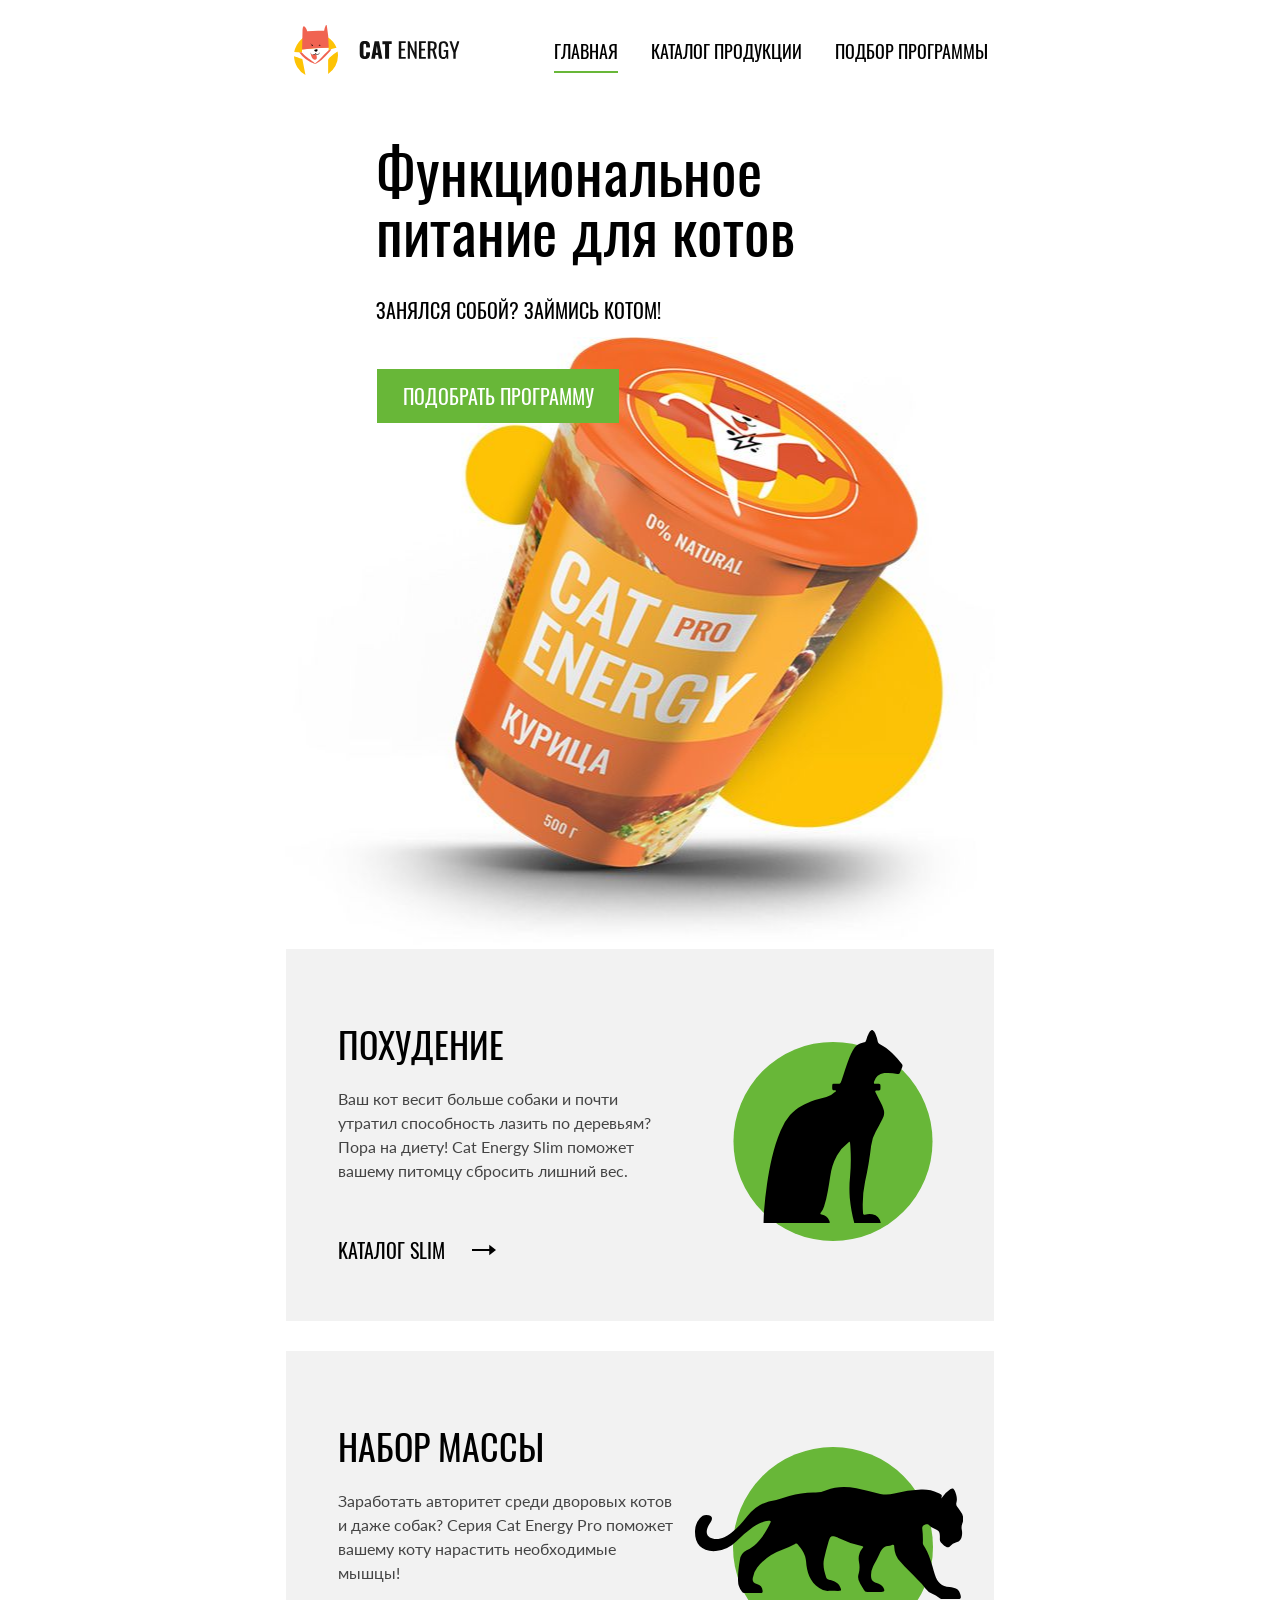
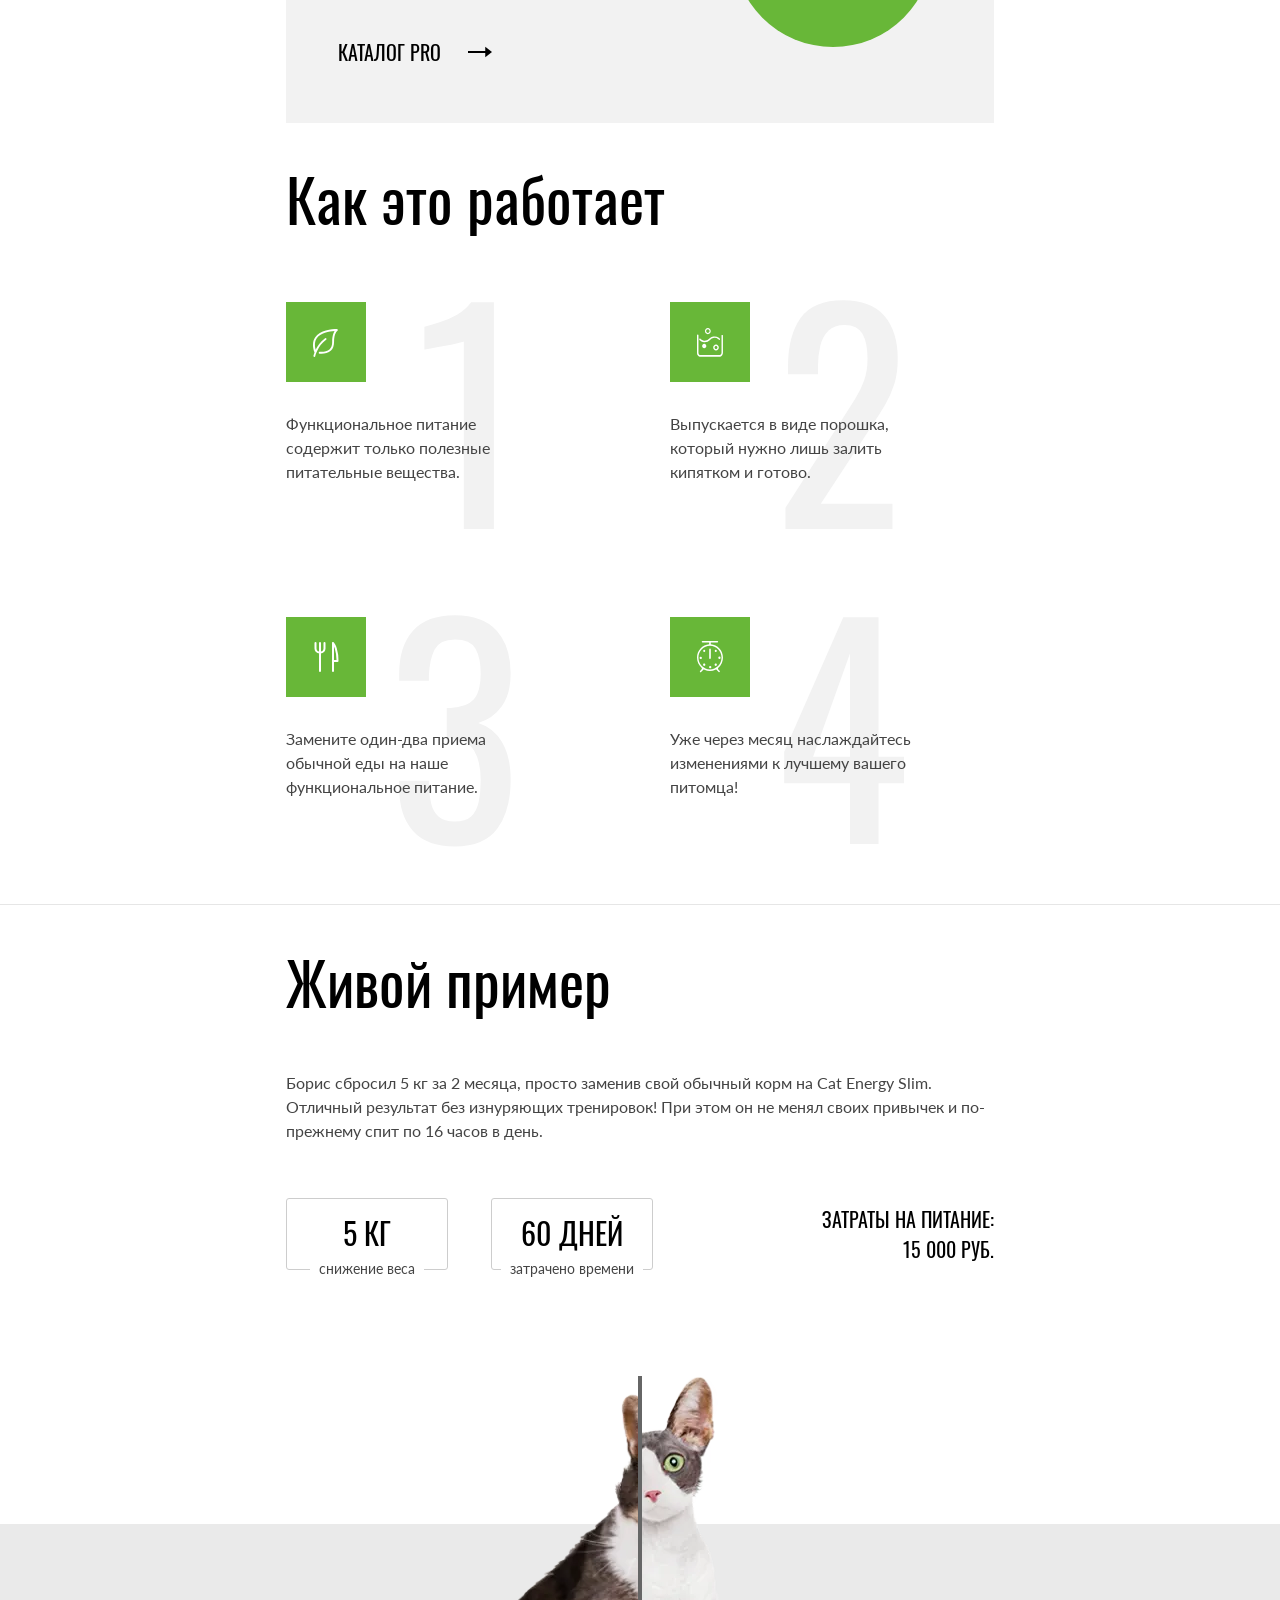
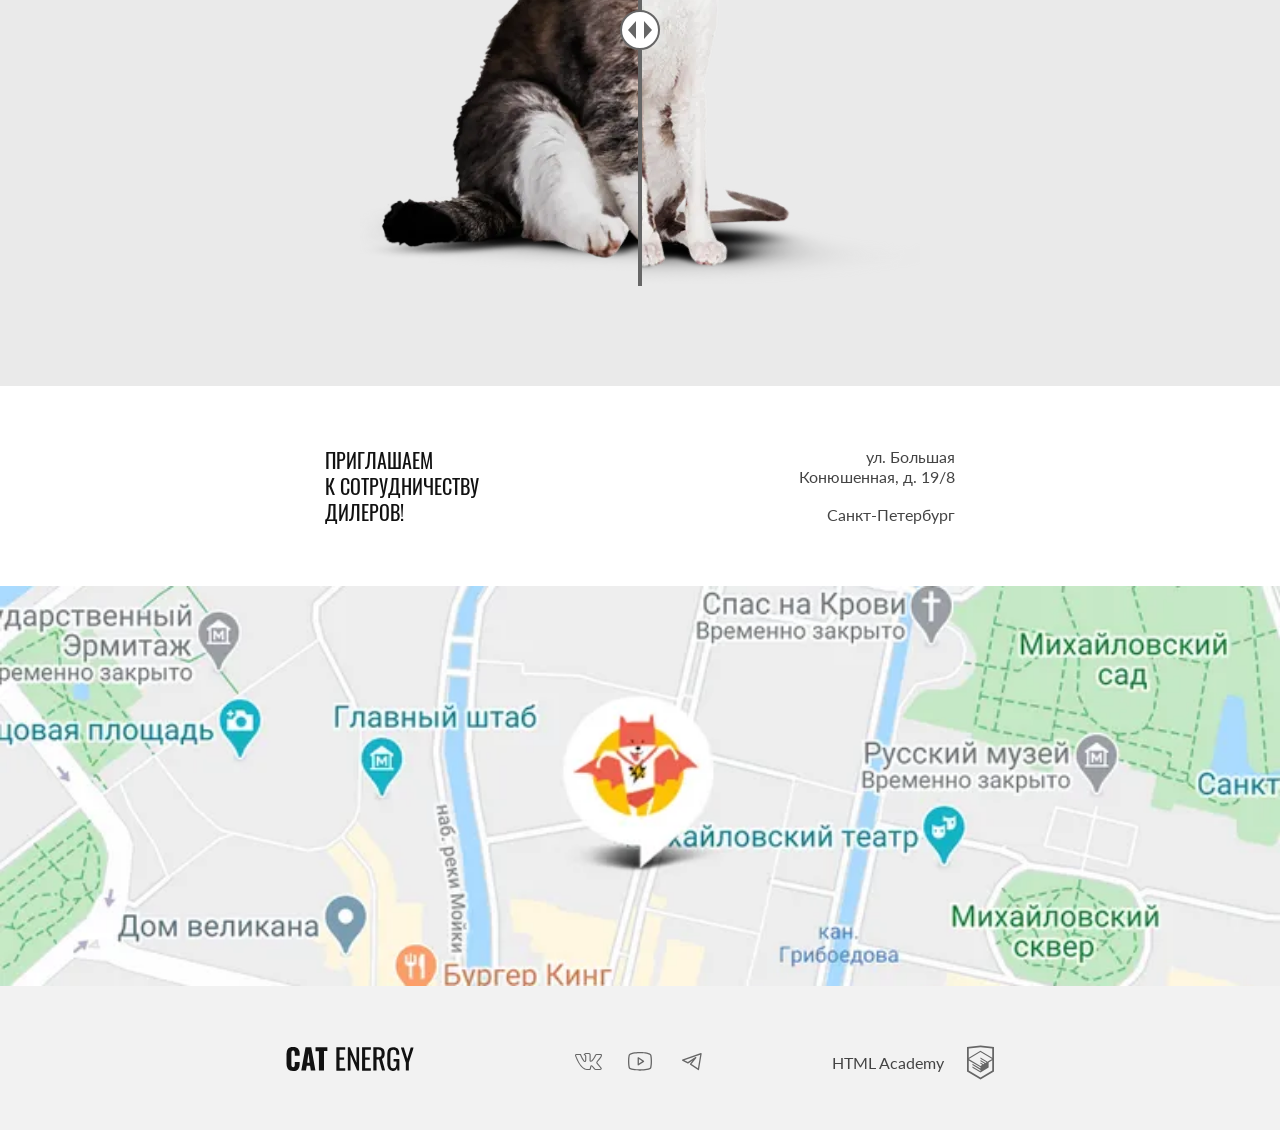
==== commit ad83d1b7: "Deploying to gh-pages from @ MaremianaComp/1932195-cat-energy-2@25343193088387a5a5bc4f9316c568d2ae13" ====
--- a/index.html
+++ b/index.html
@@ -1 +1 @@
-<!DOCTYPE html><html class="page" lang="ru"><head><meta charset="UTF-8"><title>Cat Energy</title><link rel="icon" href="favicon.ico"><link rel="icon" href="favicons/icon.svg" type="image/svg+xml"><link rel="apple-touch-icon" href="favicons/apple.png"><link rel="manifest" href="manifest.webmanifest"><meta name="viewport" content="width=device-width,initial-scale=1"><link rel="stylesheet" href="styles/styles.css"><script src="scripts/index.js" defer="defer"></script><script src="scripts/slider.js" defer="defer"></script><script src="https://api-maps.yandex.ru/2.1/?apikey=b741650d-aeca-472d-a761-ce8550b60bb1&lang=ru_RU" defer="defer"></script></head><body class="page__body"><header class="main-header"><div class="main-header__container"><a class="main-header__logo logo" href="/"><picture><source width="70" height="59" type="image/svg+xml" media="(min-width: 1440px)" srcset="images/logo-desktop.svg"><source width="60" height="50" type="image/svg+xml" media="(min-width: 768px)" srcset="images/logo-tablet.svg"><img class="logo__picture" src="images/logo-mobile.svg" width="33" height="38" alt="Логотип Cat Energy"></picture><picture><source width="118" height="21" type="image/svg+xml" media="(min-width: 1440px)" srcset="images/logo-text-desktop.svg"><source width="101" height="18" type="image/svg+xml" media="(min-width: 768px)" srcset="images/logo-text-tablet.svg"><img class="logo__image" src="images/logo-text-mobile.svg" width="101" height="18" alt="Текст логотипа Cat Energy"></picture></a></div><nav class="main-nav main-nav--closed main-nav--nojs"><button class="main-nav__toggle" type="button" aria-label="Main nav"><span class="visually-hidden">Открыть меню</span></button><div class="main-nav__wrapper"><ul class="main-nav__list site-list main-nav__list--close"><li class="site-list__item site-list__item--active"><a class="main-nav__link main-nav__link--index main-nav__link--current" href="/">Главная</a></li><li class="site-list__item"><a class="main-nav__link main-nav__link--index" href="catalog.html">Каталог продукции</a></li><li class="site-list__item"><a class="main-nav__link main-nav__link--index" href="#">Подбор программы</a></li></ul></div></nav></header><main class="main-container"><section class="promo"><div class="promo__wrapper"><h1 class="promo__title title">Функциональное<br>питание для котов</h1><p class="promo__slogan">Занялся собой? Займись котом!</p></div><div class="container"><picture><source width="552" height="499" type="image/png" media="(min-width: 1440px)" srcset="images/products/can-desktop@1x.png, images/products/can-desktop@2x.png 2x"><source width="709" height="609" type="image/jpeg" media="(min-width: 768px)" srcset="images/products/can-tablet@1x.jpg, images/products/can-tablet@2x.jpg 2x"><img class="promo__image" src="images/products/can-mobile@1x.png" width="280" height="270" srcset="images/products/can-mobile@2x.png 2x" alt="Упаковка еды для котов серии PRO"></picture><a class="promo__link button text-boxes" href="#" disabled="disabled">Подобрать программу</a></div></section><section class="programs container container-padding"><div class="programs__wrapper"><h2 class="visually-hidden">Программы питания</h2><ul class="programs__list"><li class="programs__item programs__item--loss"><h3 class="programs__title">Похудение</h3><p class="programs__description">Ваш кот весит больше собаки и почти утратил способность лазить по деревьям? Пора на диету! Cat Energy Slim поможет вашему питомцу сбросить лишний вес.</p><a class="programs__link" href="#">Kаталог slim</a></li><li class="programs__item programs__item--gain"><h3 class="programs__title programs__title--gain">Набор массы</h3><p class="programs__description">Заработать авторитет среди дворовых котов и даже собак? Серия Cat Energy Pro поможет вашему коту нарастить необходимые мышцы!</p><a class="programs__link" href="#">Каталог pro</a></li></ul></div></section><section class="guide container container-padding"><div class="guide__wrapper"><h2 class="guide__title title-second">Как это работает</h2><ul class="guide__list"><li class="guide__item guide__item--nutrients enumerator"><p class="guide__description">Функциональное питание содержит только полезные питательные вещества.</p></li><li class="guide__item guide__item--powder enumerator"><p class="guide__description">Выпускается в виде порошка, который нужно лишь залить кипятком и готово.</p></li><li class="guide__item guide__item--replacement enumerator"><p class="guide__description">Замените один-два приема обычной еды на наше функциональное питание.</p></li><li class="guide__item guide__item--change enumerator"><p class="guide__description">Уже через месяц наслаждайтесь изменениями к лучшему вашего питомца!</p></li></ul></div></section><div class="border-line"></div><section class="example"><div class="example__wrapper"><div class="example__background container container-padding"><h2 class="example__title title-second">Живой пример</h2><p class="example__text">Борис сбросил 5 кг за 2 месяца, просто заменив свой обычный корм на Cat Energy Slim. Отличный результат без изнуряющих тренировок! При этом он не менял своих привычек и по-прежнему спит по 16 часов в день.</p><div class="example__line"><div class="example__list"><dl class="example__discription"><dt class="example__value">5 КГ</dt><dd class="example__option">Cнижение веса</dd></dl><dl class="example__discription"><dt class="example__value">60 ДНЕЙ</dt><dd class="example__option">Затрачено времени</dd></dl></div><p class="example__cost">Затраты на питание: <span class="example__price">15 000 РУБ.</span></p></div></div><div class="slider"><div class="slider__container"><ul class="slider__images"><li class="slider__image slider__image--before"><picture><source type="image/webp" media="(min-width: 768px)" srcset="images/slider/cat-before-tablet-desktop@1x.webp, images/slider/cat-before-tablet-desktop@2x.webp 2x" width="560" height="512"><source type="image/webp" srcset="images/slider/cat-before-mobile@1x.webp, images/slider/cat-before-mobile@2x.webp 2x"><source type="image/png" media="(min-width: 768px)" srcset="images/slider/cat-before-tablet-desktop@1x.png, images/slider/cat-before-tablet-desktop@2x.png 2x" width="560" height="512"><img class="slider__before" src="images/slider/cat-before-mobile@1x.png" srcset="images/slider/cat-before-mobile@2x.png 2x" alt="Кот до приема cat Energy" width="280" height="256"></picture></li><li class="slider__image slider__image--after"><picture><source type="image/webp" media="(min-width: 768px)" srcset="images/slider/cat-after-tablet-desktop@1x.webp, images/slider/cat-after-tablet-desktop@2x.webp 2x" width="560" height="512"><source type="image/webp" srcset="images/slider/cat-after-mobile@1x.webp, images/slider/cat-after-mobile@2x.webp 2x"><source type="image/png" media="(min-width: 768px)" srcset="images/slider/cat-after-tablet-desktop@1x.png, images/slider/cat-after-tablet-desktop@2x.png 2x" width="560" height="512"><img class="slider__after" src="images/slider/cat-after-mobile@1x.png" srcset="images/slider/cat-after-mobile@2x.png 2x" alt="Кот после приема cat Energy" width="280" height="256"></picture></li></ul><div class="slider__input"><button class="slider__button" type="button"><span class="visually-hidden">Посмотреть изменения</span></button></div></div></div></div></section></main><footer class="main-footer"><section class="contacts"><h2 class="visually-hidden">Контакты</h2><div class="contacts__wrapper container container-padding"><div class="contacts__content"><p class="contacts__slogan text-boxes">Приглашаем <span class="line-break-span">к сотрудничеству</span> дилеров!</p><address class="contacts__address">ул. Большая <span class="line-break-span">Конюшенная, д. 19/8</span> <span class="contacts__city">Санкт-Петербург</span></address></div></div><div class="contacts__map" id="map" style="width:100%; height:400px"></div></section><div class="main-footer__wrapper container container-padding"><a class="main-footer__logo logo" href="/" aria-label="Логотип Cat Energy"><img class="logo__text" src="images/logo-text.svg" width="128" height="24" alt="Товарный знак компании Cat Energy"></a><div class="main-footer__social social"><ul class="social__list"><li class="social__item"><a class="social__link social__link--vkontakte" href="https://vk.com/htmlacademy" target="_blank" rel="noreferrer noopener" aria-label="Vkontakte"></a></li><li class="social__item"><a class="social__link social__link--youtube" href="https://www.youtube.com/user/htmlacademyru" target="_blank" rel="noreferrer noopener" aria-label="Youtube"></a></li><li class="social__item"><a class="social__link social__link--telegram" href="https://t.me/htmlacademy" target="_blank" rel="noreferrer noopener" aria-label="Telegram"></a></li></ul></div><div class="main-footer__copyright copyright"><a class="copyright__link" href="https://htmlacademy.ru/intensive/adaptive" target="_blank" rel="noreferrer noopener"><span>HTML Academy</span> <svg width="27" height="35" viewBox="0 0 27 35" fill="none" xmlns="http://www.w3.org/2000/svg"><path d="M13.6426 0.515754L13.5 0.5L0 1.90733V26.5129L13.5 34.5L27 26.5129V1.90733L13.6426 0.515754ZM25.2344 25.5151L13.5 32.4573L1.76561 25.5151V15.4293L13.4507 22.3451L13.4701 23.5984L5.45351 18.8548L5.44295 20.0801L13.4894 24.8885L13.5088 26.175L5.46408 21.4174L5.45351 22.6427L13.5 27.4511L21.6239 22.6182V21.3929V17.409L25.2432 15.2595L25.2344 25.5151ZM25.2344 13.9519L22.0147 15.8319L20.5325 16.7071L13.4666 12.5201L13.456 13.7454L19.4957 17.318L19.4429 17.3495L19.3126 17.4247L18.4536 17.9166L13.4666 14.9689L13.456 16.1942L17.3921 18.5222L16.4591 19.1314L16.438 19.1436L13.4666 17.402L13.456 18.6273L15.4029 19.7615L13.4155 20.9483L1.7973 14.0762L13.4349 7.11831L25.2344 13.9519ZM25.2344 12.7266L13.4401 5.81075L1.76561 12.7196V3.4897L13.5 2.26442L25.2344 3.4897V12.7266Z" fill="#666666"/></svg></a></div></div></footer><!-- <script src="js/toggle.js" defer></script> --><!-- <script src="js/map.js"></script> --><script src="scripts/script.js"></script></body></html>+<!DOCTYPE html><html class="page" lang="ru"><head><meta charset="UTF-8"><title>Cat Energy</title><link rel="icon" href="favicon.ico"><link rel="icon" href="favicons/icon.svg" type="image/svg+xml"><link rel="apple-touch-icon" href="favicons/apple.png"><link rel="manifest" href="manifest.webmanifest"><meta name="viewport" content="width=device-width,initial-scale=1"><link rel="stylesheet" href="styles/styles.css"><link rel="preload" as="font" href="fonts/lato/Lato-Regular.woff2" type="font/woff2" crossorigin="anonymous"><link rel="preload" as="font" href="fonts/lato/Lato-Regular.woff" type="font/woff" crossorigin="anonymous"><link rel="preload" as="font" href="fonts/oswald/oswaldregular.woff2" type="font/woff2" crossorigin="anonymous"><link rel="preload" as="font" href="fonts/oswald/oswaldregular.woff" type="font/woff" crossorigin="anonymous"><script src="scripts/index.js" defer="defer"></script><script src="scripts/slider.js" defer="defer"></script><script src="https://api-maps.yandex.ru/2.1/?apikey=b741650d-aeca-472d-a761-ce8550b60bb1&lang=ru_RU" defer="defer"></script></head><body class="page__body"><header class="main-header"><div class="main-header__container"><a class="main-header__logo logo" href="/"><picture><source width="70" height="59" type="image/svg+xml" media="(min-width: 1440px)" srcset="images/logo-desktop.svg"><source width="60" height="50" type="image/svg+xml" media="(min-width: 768px)" srcset="images/logo-tablet.svg"><img class="logo__picture" src="images/logo-mobile.svg" width="33" height="38" alt="Логотип Cat Energy"></picture><picture><source width="118" height="21" type="image/svg+xml" media="(min-width: 1440px)" srcset="images/logo-text-desktop.svg"><source width="101" height="18" type="image/svg+xml" media="(min-width: 768px)" srcset="images/logo-text-tablet.svg"><img class="logo__image" src="images/logo-text-mobile.svg" width="101" height="18" alt="Текст логотипа Cat Energy"></picture></a></div><nav class="main-nav main-nav--closed main-nav--nojs"><button class="main-nav__toggle" type="button" aria-label="Main nav"><span class="visually-hidden">Открыть меню</span></button><div class="main-nav__wrapper"><ul class="main-nav__list site-list main-nav__list--close"><li class="site-list__item site-list__item--active"><a class="main-nav__link main-nav__link--index main-nav__link--current" href="/">Главная</a></li><li class="site-list__item"><a class="main-nav__link main-nav__link--index" href="catalog.html">Каталог продукции</a></li><li class="site-list__item"><a class="main-nav__link main-nav__link--index" href="#">Подбор программы</a></li></ul></div></nav></header><main class="main-container"><section class="promo"><div class="promo__wrapper"><h1 class="promo__title title">Функциональное<br>питание для котов</h1><p class="promo__slogan">Занялся собой? Займись котом!</p></div><div class="container"><picture><source width="552" height="499" type="image/png" media="(min-width: 1440px)" srcset="images/products/can-desktop@1x.png, images/products/can-desktop@2x.png 2x"><source width="709" height="609" type="image/jpeg" media="(min-width: 768px)" srcset="images/products/can-tablet@1x.jpg, images/products/can-tablet@2x.jpg 2x"><img class="promo__image" src="images/products/can-mobile@1x.png" width="280" height="270" srcset="images/products/can-mobile@2x.png 2x" alt="Упаковка еды для котов серии PRO"></picture><a class="promo__link button text-boxes" href="#">Подобрать программу</a></div></section><section class="programs container container-padding"><div class="programs__wrapper"><h2 class="visually-hidden">Программы питания</h2><ul class="programs__list"><li class="programs__item programs__item--loss"><h3 class="programs__title">Похудение</h3><p class="programs__description">Ваш кот весит больше собаки и почти утратил способность лазить по деревьям? Пора на диету! Cat Energy Slim поможет вашему питомцу сбросить лишний вес.</p><a class="programs__link" href="#">Kаталог slim <span class="programs__link-icon"></span></a></li><li class="programs__item programs__item--gain"><h3 class="programs__title programs__title--gain">Набор массы</h3><p class="programs__description">Заработать авторитет среди дворовых котов и даже собак? Серия Cat Energy Pro поможет вашему коту нарастить необходимые мышцы!</p><a class="programs__link" href="#">Каталог pro <span class="programs__link-icon"></span></a></li></ul></div></section><section class="guide container container-padding"><div class="guide__wrapper"><h2 class="guide__title title-second">Как это работает</h2><ul class="guide__list"><li class="guide__item guide__item--nutrients enumerator"><p class="guide__description">Функциональное питание содержит только полезные питательные вещества.</p></li><li class="guide__item guide__item--powder enumerator"><p class="guide__description">Выпускается в виде порошка, который нужно лишь залить кипятком и готово.</p></li><li class="guide__item guide__item--replacement enumerator"><p class="guide__description">Замените один-два приема обычной еды на наше функциональное питание.</p></li><li class="guide__item guide__item--change enumerator"><p class="guide__description">Уже через месяц наслаждайтесь изменениями к лучшему вашего питомца!</p></li></ul></div></section><div class="border-line"></div><section class="example"><div class="example__wrapper"><div class="example__background container container-padding"><h2 class="example__title title-second">Живой пример</h2><p class="example__text">Борис сбросил 5 кг за 2 месяца, просто заменив свой обычный корм на Cat Energy Slim. Отличный результат без изнуряющих тренировок! При этом он не менял своих привычек и по-прежнему спит по 16 часов в день.</p><div class="example__line"><div class="example__list"><dl class="example__discription"><dt class="example__value">5 КГ</dt><dd class="example__option">Cнижение веса</dd></dl><dl class="example__discription"><dt class="example__value">60 ДНЕЙ</dt><dd class="example__option">Затрачено времени</dd></dl></div><p class="example__cost">Затраты на питание: <span class="example__price">15 000 РУБ.</span></p></div></div><div class="slider"><div class="slider__container"><ul class="slider__images"><li class="slider__image slider__image--before"><picture><source type="image/webp" media="(min-width: 768px)" srcset="images/slider/cat-before-tablet-desktop@1x.webp, images/slider/cat-before-tablet-desktop@2x.webp 2x" width="560" height="512"><source type="image/webp" srcset="images/slider/cat-before-mobile@1x.webp, images/slider/cat-before-mobile@2x.webp 2x"><source type="image/png" media="(min-width: 768px)" srcset="images/slider/cat-before-tablet-desktop@1x.png, images/slider/cat-before-tablet-desktop@2x.png 2x" width="560" height="512"><img class="slider__before" src="images/slider/cat-before-mobile@1x.png" srcset="images/slider/cat-before-mobile@2x.png 2x" alt="Кот до приема cat Energy" width="280" height="256"></picture></li><li class="slider__image slider__image--after"><picture><source type="image/webp" media="(min-width: 768px)" srcset="images/slider/cat-after-tablet-desktop@1x.webp, images/slider/cat-after-tablet-desktop@2x.webp 2x" width="560" height="512"><source type="image/webp" srcset="images/slider/cat-after-mobile@1x.webp, images/slider/cat-after-mobile@2x.webp 2x"><source type="image/png" media="(min-width: 768px)" srcset="images/slider/cat-after-tablet-desktop@1x.png, images/slider/cat-after-tablet-desktop@2x.png 2x" width="560" height="512"><img class="slider__after" src="images/slider/cat-after-mobile@1x.png" srcset="images/slider/cat-after-mobile@2x.png 2x" alt="Кот после приема cat Energy" width="280" height="256"></picture></li></ul><div class="slider__input"><button class="slider__button" type="button"><span class="visually-hidden">Посмотреть изменения</span></button></div></div></div></div></section></main><footer class="main-footer"><section class="contacts"><h2 class="visually-hidden">Контакты</h2><div class="contacts__wrapper container container-padding"><div class="contacts__content"><p class="contacts__slogan text-boxes">Приглашаем <span class="line-break-span">к сотрудничеству</span> дилеров!</p><address class="contacts__address">ул. Большая <span class="line-break-span">Конюшенная, д. 19/8</span> <span class="contacts__city">Санкт-Петербург</span></address></div></div><div class="contacts__map" id="map" style="width:100%; height:400px"></div></section><div class="main-footer__wrapper container container-padding"><a class="main-footer__logo logo" href="/" aria-label="Логотип Cat Energy"><img class="logo__text" src="images/logo-text.svg" width="128" height="24" alt="Товарный знак компании Cat Energy"></a><div class="main-footer__social social"><ul class="social__list"><li class="social__item"><a class="social__link social__link--vkontakte" href="https://vk.com/htmlacademy" target="_blank" rel="noreferrer noopener" aria-label="Vkontakte"></a></li><li class="social__item"><a class="social__link social__link--youtube" href="https://www.youtube.com/user/htmlacademyru" target="_blank" rel="noreferrer noopener" aria-label="Youtube"></a></li><li class="social__item"><a class="social__link social__link--telegram" href="https://t.me/htmlacademy" target="_blank" rel="noreferrer noopener" aria-label="Telegram"></a></li></ul></div><div class="main-footer__copyright copyright"><a class="copyright__link" href="https://htmlacademy.ru/intensive/adaptive" target="_blank" rel="noreferrer noopener"><span>HTML Academy</span> <svg class="copyright__link-logo" width="27" height="35" viewBox="0 0 27 35" fill="currentColor" xmlns="http://www.w3.org/2000/svg"><path d="M13.6426 0.515754L13.5 0.5L0 1.90733V26.5129L13.5 34.5L27 26.5129V1.90733L13.6426 0.515754ZM25.2344 25.5151L13.5 32.4573L1.76561 25.5151V15.4293L13.4507 22.3451L13.4701 23.5984L5.45351 18.8548L5.44295 20.0801L13.4894 24.8885L13.5088 26.175L5.46408 21.4174L5.45351 22.6427L13.5 27.4511L21.6239 22.6182V21.3929V17.409L25.2432 15.2595L25.2344 25.5151ZM25.2344 13.9519L22.0147 15.8319L20.5325 16.7071L13.4666 12.5201L13.456 13.7454L19.4957 17.318L19.4429 17.3495L19.3126 17.4247L18.4536 17.9166L13.4666 14.9689L13.456 16.1942L17.3921 18.5222L16.4591 19.1314L16.438 19.1436L13.4666 17.402L13.456 18.6273L15.4029 19.7615L13.4155 20.9483L1.7973 14.0762L13.4349 7.11831L25.2344 13.9519ZM25.2344 12.7266L13.4401 5.81075L1.76561 12.7196V3.4897L13.5 2.26442L25.2344 3.4897V12.7266Z"/></svg></a></div></div></footer><script src="scripts/script.js"></script></body></html>
--- a/styles/styles.css
+++ b/styles/styles.css
@@ -1 +1 @@
-@font-face{font-family:Lato;font-weight:400;font-style:normal;font-display:swap;src:url(../fonts/lato/Lato-Regular.woff2)format("woff2")}@font-face{font-family:Oswald;font-weight:400;font-style:normal;font-display:swap;src:url(../fonts/oswald/oswaldregular.woff2)format("woff2")}*,:before,:after{box-sizing:border-box}body{color:#444;margin:0;font-family:Lato,Arial,sans-serif;font-size:14px;line-height:18px;position:relative}img{object-fit:contain}a{text-decoration:none}.line-break-span{display:block}@media (width>=768px){.border-line{border-bottom:1px solid #e6e6e6;margin-bottom:22px;box-shadow:100vw 0 #e6e6e6}}@media (width>=1440px){.border-line{border:none}}.visually-hidden{white-space:nowrap;-webkit-clip-path:inset(100%);clip-path:inset(100%);border:0;width:1px;height:1px;margin:-1px;padding:0;position:absolute;overflow:hidden}.button{color:#fff;text-align:center;background-color:#68b738;border:none;min-width:280px;padding:10px}.button:not(:disabled):hover,.button:not(:disabled):active,.button:not(:disabled):focus-visible{background-color:#5eaa2f}.button:not(:disabled):active{color:#ffffff4d}.button:disabled{background-color:#e7e7e7}@media (width>=768px){.main-header{gap:94px;max-width:768px;margin:0 auto;padding:0 30px;display:flex}}@media (width>=1440px){.main-header{justify-content:space-between;align-items:center;max-width:1440px;padding:31px 110px}}.main-header__container{max-width:320px;margin:0 auto;position:relative}@media (width>=768px){.main-header__container{align-items:center;max-width:200px;margin:25px 0 0;display:flex}}.main-header__logo{align-items:center;width:210px;padding:13px 0 10px 20px;display:inline-flex}@media (width>=768px){.main-header__logo{margin:0 13px 0 0;padding:0}}@media (width>=1440px){.main-header__logo{height:59px}}.main-header__logo:not(:disabled):hover,.main-header__logo:not(:disabled):focus-visible{opacity:.8}.main-header__logo:not(:disabled):active{opacity:.6}.main-header__logo:disabled{opacity:.2}.container{max-width:320px;margin:0 auto;position:relative}@media (width>=768px){.container{max-width:768px}}@media (width>=1440px){.container{max-width:1440px}}.logo__picture{margin-right:56px}.toggle{cursor:pointer;background-color:#fff;background-image:url(../icons/stack.svg#menu-close);background-position:50%;background-repeat:no-repeat;background-size:24px 24px;border:none;width:65px;height:65px}.toggle:hover{opacity:.6}.toggle:active{opacity:.3}@media (width>=768px){.toggle{display:none}}.main-nav{width:auto}.main-nav__toggle{z-index:2;cursor:pointer;background-color:#fff;border:none;width:65px;height:65px;padding:0;display:block;position:absolute;top:0;right:0}.main-nav--closed .main-nav__toggle:before{content:"";background-color:#000;width:24px;height:2px;position:absolute;top:20px;left:21px;box-shadow:0 8px #000,0 16px #000}.main-nav--closed .main-nav__toggle:focus:before{background-color:#0009;box-shadow:0 8px #0009,0 16px #0009}.main-nav--closed .main-nav__toggle:active:before{background-color:#0000004d;box-shadow:0 8px #0000004d,0 16px #0000004d}@media (width<=767px){.main-nav--closed .site-list__item,.main-nav--closed .user-list__item{display:none}.main-nav--opened .main-nav__wrapper{z-index:10;background-color:#fff;min-width:100%;min-height:21vh;position:absolute}.main-nav--nojs .main-nav__toggle{display:none}.main-nav--nojs .main-nav__wrapper{min-height:0;position:static}.main-nav--nojs .site-list__item{display:block}.main-nav--nojs .user-list__item{background-color:#fff;display:block}}.main-nav--opened .main-nav__toggle:before,.main-nav--opened .main-nav__toggle:after{content:"";background-color:#000;width:26px;height:2px;position:absolute;top:31px;left:23px}.main-nav--opened .main-nav__toggle:before{box-shadow:none;transform:rotate(45deg)}.main-nav--opened .main-nav__toggle:after{transform:rotate(-45deg)}.main-nav--opened .main-nav__toggle:active:before,.main-nav--opened .main-nav__toggle:active:after{background-color:#0000004d}.main-nav__list{margin:0;padding:0;list-style-type:none}.main-nav__list a{color:#000;text-transform:uppercase;font-family:Oswald,Arial,sans-serif;font-size:20px;line-height:20px}@media (width>=768px){.main-nav__list a{font-size:18px;line-height:24px}}@media (width>=1440px){.main-nav__list a{font-size:20px;line-height:20px}}@media (width>=768px){.main-nav__list{width:436px}.main-nav__toggle{display:none}}@media (width>=1440px){.main-nav__list{width:475px}}.site-list{border-bottom:1px solid #e6e6e6}@media (width>=768px){.site-list{border:none;flex-wrap:wrap;justify-content:flex-start;width:480px;display:flex}}@media (width>=1440px){.site-list{justify-content:flex-end;width:570px}}@media (width>=768px){.site-list__item{margin-right:33px}.site-list__item:last-child{margin-right:0}.site-list__item--active{position:relative}.site-list__item--active:after{content:"";background:#68b738;height:2px;position:absolute;bottom:0;left:0;right:0}}@media (width>=768px) and (width>=1440px){.site-list__item--active:after{background:#fff}}@media (width>=768px){.site-list__item a[href]:hover{opacity:.6}.site-list__item a[href]:active{opacity:.3}}@media (width>=1440px){.site-list__item a[href]{color:#fff}.site-list__item a[href]:hover{opacity:.6}.site-list__item a[href]:active{opacity:.3}.site-list__item--catalog a[href]{color:#111}}.site-list a{text-align:center;border-top:1px solid #e6e6e6;padding-top:19px;padding-bottom:26px;display:block}@media (width>=768px){.site-list a{border:none;padding:39px 0 12px}}.promo{flex-direction:column;min-height:480px;margin-bottom:20px;display:flex}@media (width>=768px){.promo{max-width:768px;min-height:870px;margin:0 auto;padding:40px 120px}}@media (width>=1440px){.promo{max-width:1300px;min-height:631px;padding-top:59px}}.promo__wrapper{background-color:#4f4f54;background-image:linear-gradient(#68b738d9 0% 100%),url(../images/backgrounds/cat-background-mobile@2x.jpg);background-position:top,top;background-repeat:no-repeat;background-size:100% 302px,320px 302px;min-height:302px;margin-bottom:100px;padding-top:21px}@media (width>=768px){.promo__wrapper{background:0 0;margin-bottom:-85px}}@media (width>=1440px){.promo__wrapper:before{content:"";z-index:-1;background-color:#4f4f54;background-image:linear-gradient(#68b738d9 0% 100%),url(../images/backgrounds/cat-background@2x.jpg);background-position:100%,0%;background-repeat:no-repeat;background-size:cover,1040px 100%;width:50%;height:694px;position:absolute;top:0;right:0}}.promo__title{color:#fff;margin:0 0 26px}@media (width>=768px){.promo__title{color:#000;margin-bottom:40px}}.promo__slogan{text-transform:uppercase;color:#fff;text-align:center;font-family:Oswald,Arial,sans-serif;font-size:14px;line-height:14px}@media (width>=768px){.promo__slogan{color:#000;text-align:start;font-size:20px;line-height:20px}}.promo__image{position:absolute;top:-240px;left:50%;translate:-50%}@media (width>=768px){.promo__image{z-index:-1;top:5px}}@media (width>=1440px){.promo__image{top:-279px;left:114px}}.promo__link{justify-content:center;margin-top:33px;display:inline-flex}@media (width>=768px){.promo__link{min-width:242px;margin-left:-263px;padding:14px}}@media (width>=1440px){.promo__link{margin-left:-529px}}.title{text-align:center;font-family:Oswald,Arial,sans-serif;font-size:36px;font-weight:400;line-height:36px}@media (width>=768px){.title{text-align:start;font-size:60px;line-height:60px}.programs{margin-bottom:45px}}.programs__list{margin:0;padding:0;list-style-type:none}@media (width>=1440px){.programs__list{gap:80px;display:flex}}.programs__item{background-color:#f2f2f2;background-repeat:no-repeat;margin-bottom:20px;padding:21px 20px 18px}@media (width>=768px){.programs__item{margin-bottom:30px;padding:77px 316px 58px 52px}}@media (width>=1440px){.programs__item{max-width:570px;padding:77px 60px 55px 52px}}.programs__item--loss{background-image:url(../icons/stack.svg#cat-slim);background-position:20px 21px;background-size:50px 53px}@media (width>=768px){.programs__item--loss{background-position:right 12% top 50%;background-size:200px 211px}}@media (width>=1440px){.programs__item--loss{background-position:right 89% top 15%;background-size:100px 106px}}.programs__item--gain{background-image:url(../icons/stack.svg#cat-pro);background-position:11px 25px;background-size:67px 50px}@media (width>=768px){.programs__item--gain{background-position:right 7% top 56%;background-size:268px 200px}}@media (width>=1440px){.programs__item--gain{background-position:right 93% top 17%;background-size:134px 100px}}.programs__title{text-transform:uppercase;color:#000;text-align:center;margin:8px 8px 30px 16px;font-family:Oswald,Arial,sans-serif;font-size:24px;font-weight:400;line-height:37px}@media (width>=768px){.programs__title{text-align:start;margin:0 0 25px;font-size:36px;line-height:36px}}@media (width>=1440px){.programs__title{text-align:center;margin:0 0 73px 29px}}.programs__title--gain{margin-left:47px}@media (width>=768px){.programs__title--gain{margin:0 0 25px}}@media (width>=1440px){.programs__title--gain{margin-bottom:73px;margin-left:72px}}.programs__description{margin:0 0 43px}@media (width>=768px){.programs__description{margin-bottom:57px;font-size:16px;line-height:24px}}@media (width>=1440px){.programs__description{margin-bottom:31px}}.programs__link{text-transform:uppercase;color:#000;font-family:Oswald,Arial,sans-serif;font-size:16px;line-height:16px}@media (width>=768px){.programs__link{font-size:20px;line-height:20px}}.programs__link:after{content:"";background-color:#000;width:24px;height:12px;transition:all,all 1.3s;-webkit-mask-image:url(../icons/stack.svg#arrow);mask-image:url(../icons/stack.svg#arrow);-webkit-mask-position:100%;mask-position:100%;-webkit-mask-size:24px 12px;mask-size:24px 12px;-webkit-mask-repeat:no-repeat;mask-repeat:no-repeat}.container-padding{padding:0 20px}@media (width>=768px){.container-padding{padding:0 30px}}@media (width>=1440px){.container-padding{padding:0 110px}}.guide{margin-bottom:49px}@media (width>=768px){.guide{min-height:736px;margin-bottom:0}}@media (width>=1440px){.guide{min-height:396px}}.guide__list{margin:0;padding:0;list-style-type:none}@media (width>=768px){.guide__list{grid-template-columns:247px 249px;gap:62px 137px;display:grid}}@media (width>=1440px){.guide__list{gap:70px;display:flex}}.guide__item{margin-bottom:20px;display:flex}@media (width>=768px){.guide__item{flex-direction:column;margin:0;padding:14px 0 57px}}.guide__item:before{content:"";background-position:50%;background-repeat:no-repeat;background-size:60px 60px;flex-shrink:0;width:60px;height:60px;display:block}@media (width>=768px){.guide__item:before{background-size:80px 80px;width:80px;height:80px}}.guide__item--nutrients:before{background-image:url(../icons/stack.svg#nutrients)}.guide__item--powder:before{background-image:url(../icons/stack.svg#powder)}.guide__item--replacement:before{background-image:url(../icons/stack.svg#replacement)}.guide__item--change:before{background-image:url(../icons/stack.svg#change)}.guide__description{margin:0 0 0 20px}@media (width>=768px){.guide__description{margin:30px 0 0;font-size:16px;line-height:24px}}.enumerator{counter-increment:enumerator 1;position:relative}@media (width>=768px){.enumerator:after{color:#f2f2f2;content:counter(enumerator);z-index:-1;font-family:Oswald,Arial,sans-serif;font-size:280px;line-height:280px;position:absolute;top:-25px;right:11px}}.title-second{color:#000;margin:0 0 40px;font-family:Oswald,Arial,sans-serif;font-size:36px;font-weight:400;line-height:40px}@media (width>=768px){.title-second{margin-bottom:60px;font-size:60px;line-height:60px}}.example{background:#eaeaea;height:659px;padding-top:24px}@media (width>=768px){.example{background:0 0;height:1059px}}@media (width>=1440px){.example{height:623px}.example:before{content:"";background-color:#f2f2f2;width:100%;height:633px;position:absolute;bottom:372px;left:0}.example__wrapper{max-width:1440px;margin:0 auto;padding:0 110px;position:relative}.example__background{padding:0}.example__title{margin-bottom:147px}}.example__text{margin-bottom:5px}@media (width>=768px){.example__text{margin:0 0 41px;font-size:16px;line-height:24px}}@media (width>=1440px){.example__text{width:433px;margin-bottom:55px}}@media (width>=768px){.example__line{flex-wrap:wrap;justify-content:space-between;display:flex}}@media (width>=1440px){.example__line{flex-direction:column;gap:10px}}.example__list{text-align:center;justify-content:space-between;margin-bottom:21px;display:flex}@media (width>=768px){.example__list{gap:43px;margin:0}}@media (width>=1440px){.example__list{justify-content:flex-start;margin-bottom:20px}}.example__discription{border:1px solid #cdcdcd;border-radius:3px;min-width:124px;padding:15px;position:relative}@media (width>=768px){.example__discription{min-width:162px}}.example__value{text-transform:uppercase;color:#000;font-family:Oswald,Arial,sans-serif;font-size:24px;line-height:24px}@media (width>=768px){.example__value{font-size:30px;line-height:37px}}.example__option{text-transform:lowercase;background:#eaeaea;padding:0 17px;font-size:12px;line-height:12px;position:absolute;bottom:-18px;transform:translate(-44%)}@media (width>=768px){.example__option{white-space:nowrap;background:#fff;margin:0;padding:0 9px;font-size:14px;line-height:14px;bottom:-7px;left:50%;transform:translate(-50%)}}.example__cost{text-transform:uppercase;color:#000;text-align:center;margin-bottom:20px;font-family:Oswald,Arial,sans-serif;font-size:14px;line-height:20px}@media (width>=768px){.example__cost{text-align:right;max-width:190px;font-size:20px;line-height:30px}}@media (width>=1440px){.example__cost{text-align:left;max-width:433px;line-height:20px}.example__price{margin-left:61px}}.slider{position:relative}@media (width>=768px){.slider{background-color:#eaeaea;width:100%;height:426px;top:276px}.slider:before{content:"";background-color:#eaeaea;width:100vw;height:100%;position:absolute;top:-36px;left:0;box-shadow:-200px 0 #eaeaea}}@media (width>=1440px){.slider{background-color:#0000;padding:0;top:-457px;right:110px}.slider:before{display:none}}.slider__container{width:280px;height:256px;margin:0 auto;position:relative}@media (width>=768px){.slider__container{width:560px;height:512px;top:-186px}}@media (width>=1440px){.slider__container{margin:0;position:absolute;top:-86px;left:770px}}.slider__images{width:100%;height:100%;margin:0;padding:0;list-style-type:none;display:flex}.slider__image--after{width:100%;height:100%;position:absolute}.slider__before{-webkit-clip-path:inset(0 50% 0 0);clip-path:inset(0 50% 0 0);width:100%;height:100%;display:block}.slider__after{-webkit-clip-path:inset(0 0 0 50%);clip-path:inset(0 0 0 50%);width:100%;height:100%;display:block}.slider__input{width:100%;height:100%;position:absolute;top:0;left:0}.slider__button{cursor:pointer;background-color:#fff;border:2px solid #666;border-radius:50%;width:40px;height:40px;position:absolute;top:50%;left:50%;translate:-50% -50%}.slider__button:before{content:"";background-color:#666;width:24px;height:18px;position:absolute;top:50%;left:50%;translate:-50% -50%;-webkit-mask-image:url(../icons/stack.svg#slider);mask-image:url(../icons/stack.svg#slider);-webkit-mask-position:50%;mask-position:50%;-webkit-mask-repeat:no-repeat;mask-repeat:no-repeat}.slider__button:after{content:"";background-color:#666;width:4px;height:108px;position:absolute;top:-108px;left:50%;translate:-50%;box-shadow:0 144px #666}.slider__button:hover{border-color:#68b738}.slider__button:hover:before{background-color:#68b738}.slider__button:hover:after{background-color:#68b738;box-shadow:0 144px #68b738}.slider__button:active{border-color:#5eaa2f99}.slider__button:active:before{background-color:#5eaa2f99}.slider__button:active:after{background-color:#5eaa2f99;box-shadow:0 144px #5eaa2f99}@media (width>=768px){.slider__button:after{height:236px;top:-236px;box-shadow:0 274px #666}.slider__button:hover:after{box-shadow:0 274px #68b738}.slider__button:active:after{box-shadow:0 274px #5eaa2f99}}.main-footer{background:#f2f2f2}.main-footer__wrapper{flex-direction:column;align-items:center;padding-top:18px;padding-bottom:40px;display:flex}@media (width>=768px){.main-footer__wrapper{flex-direction:row;justify-content:space-between;align-items:center;padding-top:42px}}.main-footer__logo{justify-content:center;align-items:center;padding-top:7px;padding-bottom:15px}.social{width:100%}.social__list{border-top:1px solid #d9d9d9;border-bottom:1px solid #d9d9d9;justify-content:center;gap:24px;margin:0;padding:21px 0 18px;list-style-type:none;display:flex}.social__link{background-color:#666;background-position:50%;min-width:28px;min-height:22px;display:block}.social__link:not(:disabled):hover,.social__link:not(:disabled):focus{background-color:#68b738}.social__link:not(:disabled):active{background-color:#68b7384d}.social__link:disabled{opacity:.2}.social__link--vkontakte{-webkit-mask-image:url(../icons/stack.svg#vkontakte);mask-image:url(../icons/stack.svg#vkontakte);-webkit-mask-size:28px 22px;mask-size:28px 22px;-webkit-mask-repeat:no-repeat;mask-repeat:no-repeat}.social__link--youtube{-webkit-mask-image:url(../icons/stack.svg#youtube);mask-image:url(../icons/stack.svg#youtube);-webkit-mask-size:28px 22px;mask-size:28px 22px;-webkit-mask-repeat:no-repeat;mask-repeat:no-repeat}.social__link--telegram{-webkit-mask-image:url(../icons/stack.svg#telegram);mask-image:url(../icons/stack.svg#telegram);-webkit-mask-size:28px 22px;mask-size:28px 22px;-webkit-mask-repeat:no-repeat;mask-repeat:no-repeat}.copyright__link{color:#444;justify-content:space-between;align-items:center;gap:140px;padding-top:19px;font-size:16px;line-height:20px;display:flex}.contacts{background:#fff;margin-bottom:14px}@media (width>=1310px){.contacts{position:relative}}.contacts--background{background:#f2f2f2}@media (width>=1310px){.contacts__wrapper{z-index:1;background-color:#0000;max-width:1600px;height:1px;margin:-1px auto 0;padding:0 110px;display:block;position:relative;top:0}}.contacts__content{background-color:#fff;justify-content:space-between;padding-top:26px;padding-bottom:26px;display:flex}@media (width>=768px){.contacts__content{padding:61px 39px}}@media (width>=1310px){.contacts__content{width:565px;min-height:199px;max-height:120%;padding:61px 70px 60px 80px;position:absolute;bottom:-294px;left:189px}}.contacts__content--grey{background-color:#f2f2f2}@media (width>=1310px){.contacts__content--grey{background-color:#fff}}.contacts__content--background{background:#f2f2f2}@media (width>=1440px){.contacts__content--background{background-color:#fff}}.contacts__slogan{color:#111;max-width:140px;margin:0;padding-right:10px}@media (width>=768px){.contacts__slogan{max-width:170px;font-size:20px;line-height:26px}}@media (width>=1310px){.contacts__slogan{overflow:hidden}}.contacts__address{color:#444;width:100%;max-width:140px;font-family:Lato,Arial,sans-serif;font-size:14px;font-style:normal;line-height:20px}@media (width>=768px){.contacts__address{text-align:right;max-width:170px;font-size:16px}}@media (width>=1310px){.contacts__address{text-align:left;max-width:165px;overflow:hidden}}@media (width>=768px){.contacts__city{max-width:170px;margin-top:18px;display:inline-block}}.contacts__map{background-color:#ebebeb;background-image:-webkit-image-set(url(../images/backgrounds/location-mobile@1x.webp) 1x type("image/webp"),url(../images/backgrounds/location-mobile@2x.webp) 2x type("image/webp"),url(../images/backgrounds/location-mobile@1x.png) 1x type("image/png"),url(../images/backgrounds/location-mobile@2x.png) 2x type("image/png"));background-image:image-set("../images/backgrounds/location-mobile@1x.webp" 1x type("image/webp"),"../images/backgrounds/location-mobile@2x.webp" 2x type("image/webp"),"../images/backgrounds/location-mobile@1x.png" 1x type("image/png"),"../images/backgrounds/location-mobile@2x.png" 2x type("image/png"));background-position:50%;background-repeat:no-repeat;background-size:cover;width:100%;height:100%;max-height:362px;position:relative}@media (width>=768px){.contacts__map{background-image:-webkit-image-set(url(../images/backgrounds/location-tablet@1x.webp) 1x type("image/webp"),url(../images/backgrounds/location-tablet@2x.webp) 2x type("image/webp"),url(../images/backgrounds/location-tablet@1x.png) 1x type("image/png"),url(../images/backgrounds/location-tablet@2x.png) 2x type("image/png"));background-image:image-set("../images/backgrounds/location-tablet@1x.webp" 1x type("image/webp"),"../images/backgrounds/location-tablet@2x.webp" 2x type("image/webp"),"../images/backgrounds/location-tablet@1x.png" 1x type("image/png"),"../images/backgrounds/location-tablet@2x.png" 2x type("image/png"));max-height:400px}}@media (width>=1310px){.contacts__map{background-image:-webkit-image-set(url(../images/backgrounds/location-desktop@1x.webp) 1x type("image/webp"),url(../images/backgrounds/location-desktop@2x.webp) 2x type("image/webp"),url(../images/backgrounds/location-desktop@1x.png) 1x type("image/png"),url(../images/backgrounds/location-desktop@2x.png) 2x type("image/png"));background-image:image-set("../images/backgrounds/location-desktop@1x.webp" 1x type("image/webp"),"../images/backgrounds/location-desktop@2x.webp" 2x type("image/webp"),"../images/backgrounds/location-desktop@1x.png" 1x type("image/png"),"../images/backgrounds/location-desktop@2x.png" 2x type("image/png"));background-position:50% 0}}.catalog-container__title{text-align:start;margin-top:23px;margin-bottom:40px}@media (width>=768px){.catalog-container__title{margin-top:61px;margin-bottom:84px;padding:0}}@media (width>=1440px){.catalog-container__title{margin-top:42px}}.basic-products{margin-bottom:25px}@media (width>=768px){.basic-products{max-width:768px;margin:0 auto 71px;padding:0 30px}}@media (width>=1440px){.basic-products{max-width:1440px;margin:0 auto 70px;padding:0 110px}}.basic-products__list{margin:0;padding:0;list-style-type:none}@media (width>=768px){.basic-products__list{grid-template-columns:1fr 1fr;gap:61px 60px;display:grid}}@media (width>=1440px){.basic-products__list{grid-template-columns:repeat(4,245px);gap:63px 80px}}.text-boxes{text-transform:uppercase;font-family:Oswald,Arial,sans-serif;font-size:16px;line-height:20px}@media (width>=768px){.text-boxes{font-size:20px;line-height:26px}}.text-description{font-size:12px;line-height:16px}@media (width>=768px){.text-description{font-size:16px;line-height:20px}}.cards__item{border-top:1px solid #ebebeb}@media (width>=768px){.cards__item{background:linear-gradient(#fff 16%,#f2f2f2 16%);border:none;flex-direction:column;justify-content:center;padding-top:12px;padding-bottom:16px;display:flex}}.cards__item--more{border-bottom:1px solid #ebebeb}@media (width>=768px){.cards__item--more{background:0 0;border:none;padding-left:7px;padding-right:7px;display:block;box-shadow:inset 0 82px #fff,inset 0 84px #f2f2f2,inset 0 0 0 2px #f2f2f2}}.cards__item-more{background-image:url(../icons/stack.svg#plus);background-position:50% 14%;background-repeat:no-repeat;background-size:30px 30px;flex-direction:column;align-items:center;padding-top:78px;display:flex}@media (width>=768px){.cards__item-more{background-position:50% 23%;background-size:60px 60px;margin-top:34px;padding-top:192px;display:block}}@media (width>=1440px){.cards__item-more{padding:185px 30px 0}}.cards__wrapper{grid-template-columns:1fr 1fr;width:320px;margin:0 auto;padding:0 20px;display:grid}@media (width>=768px){.cards__wrapper{flex-direction:column;align-items:center;width:324px;margin:0;padding:0;display:flex}}@media (width>=1440px){.cards__wrapper{width:245px}}.cards__link-image{justify-content:center;align-items:center;min-height:144px;display:flex}@media (width>=768px){.cards__link-image{height:206px;margin-bottom:26px}}@media (width>=1440px){.cards__link-image{height:196px;margin-bottom:25px}}.cards__text{flex-direction:column;justify-content:center;display:flex}@media (width>=768px){.cards__text{align-items:center;margin-bottom:34px}}.cards__link-text{max-width:80px;min-height:50px;display:inline-block}@media (width>=768px){.cards__link-text{text-align:center;max-width:135px;margin-bottom:16px}}@media (width>=1440px){.cards__link-text{margin-bottom:20px}}.cards__title{color:#222;margin:0;font-weight:400}@media (width>=768px){.cards__title{line-height:24px}.cards__title--more{text-align:center;margin:0 43px 24px}}@media (width>=1440px){.cards__title--more{margin:0 0 24px}}.cards__description{grid-template-columns:1fr 1fr;display:grid}@media (width>=768px){.cards__description{row-gap:9px;width:250px}}@media (width>=1440px){.cards__description{row-gap:4px;width:169px}}@media (width>=768px){.cards__option{border-bottom:1px solid #cdcdcd;padding-bottom:2px}}@media (width>=1440px){.cards__option{padding-bottom:8px}}.cards__value{text-align:right;margin:0}@media (width>=768px){.cards__value{border-bottom:1px solid #cdcdcd;padding-bottom:2px}}.cards__button{grid-column:1/-1;margin-bottom:24px}@media (width>=768px){.cards__button{min-width:250px;font-size:16px;line-height:20px}}@media (width>=1440px){.cards__button{min-width:169px}}.cards__button--more{color:#444;background:#f2f2f2}@media (width>=768px){.cards__button--more{display:block}}.cards__explanation{margin:9px 0 21px}@media (width>=768px){.cards__explanation{text-align:center;margin-bottom:83px;margin-left:20px;margin-right:20px;line-height:18px}}@media (width>=1440px){.cards__explanation{margin-bottom:91px;margin-left:0;margin-right:0}}.title-addition{color:#000;background:#fff;width:-moz-fit-content;width:fit-content;font-family:Oswald,Arial,sans-serif;font-size:24px;font-weight:400;line-height:24px;position:relative;box-shadow:-40px 0 #fff,40px 0 #fff}@media (width>=768px){.title-addition{margin-left:40px;font-size:32px;line-height:32px}}@media (width>=1440px){.title-addition{margin-left:0;font-size:40px;line-height:40px}}.title-addition:before{content:"";z-index:-1;background:#68b738;width:100vw;height:2px;position:absolute;top:10px;right:0;box-shadow:100vw 0 #68b738}@media (width>=768px){.title-addition:before{top:14px}}@media (width>=1440px){.title-addition:before{top:17px}}.text-addition{color:#000;font-family:Oswald,Arial,sans-serif;font-size:16px;line-height:24px}.list{border-top:1px solid #cdcdcd}@media (width>=768px){.list{border-left:1px solid #cdcdcd;border-right:1px solid #cdcdcd}}@media (width>=1440px){.list{border-left:none;border-right:none}}.list__item{border-bottom:1px solid #cdcdcd;padding:13px 0 19px}@media (width>=768px){.list__item{flex-wrap:wrap;padding:28px 38px;display:flex}}@media (width>=1440px){.list__item{grid-gap:40px;grid-template-columns:1fr 285px 244px;align-items:center;padding:15px 0;display:grid}}.list__title{color:#222;text-transform:uppercase;margin:0 0 12px;font-family:Oswald,Arial,sans-serif;font-size:16px;font-weight:400;line-height:16px}@media (width>=768px){.list__title{width:50%;margin-bottom:22px;font-size:20px;line-height:20px}}@media (width>=1440px){.list__title{width:100%;margin:0}}.list__text{justify-content:space-between;margin:0 0 15px;font-size:14px;line-height:14px;display:flex}@media (width>=768px){.list__text{justify-content:end;gap:49px;width:50%;font-size:16px;line-height:20px}}@media (width>=1440px){.list__text{justify-content:space-between;width:100%;margin:0}}.list__link{display:inline-block}@media (width>=768px){.list__link{width:100%;font-size:16px;line-height:20px}}@media (width>=1440px){.list__link{min-width:244px}}.extra-products{margin-bottom:40px}@media (width>=768px){.extra-products{margin-bottom:79px}}@media (width>=1440px){.extra-products{margin-bottom:98px}}.extra-products__title{margin-bottom:40px}@media (width>=768px){.extra-products__title{margin-bottom:80px}}@media (width>=1440px){.extra-products__title{margin-bottom:78px}.extra-products__wrapper{grid-gap:80px;grid-template-columns:1fr 245px;display:grid}}.extra-products__list{margin:0 0 35px;padding:0;list-style-type:none}@media (width>=768px){.extra-products__list{margin-bottom:70px}}@media (width>=1440px){.extra-products__list{margin:0}}.extra-products__gift{color:#fff;text-align:center;opacity:.85;background-color:#68b738;background-image:-webkit-linear-gradient(#68b738d9 20% 80%),-webkit-image-set(url(../images/backgrounds/cat-backpack-mobile@1x.jpg) 1x,url(../images/backgrounds/cat-backpack-mobile@2x.jpg) 2x);background-image:linear-gradient(#68b738d9 20% 80%),image-set("../images/backgrounds/cat-backpack-mobile@1x.jpg" 1x,"../images/backgrounds/cat-backpack-mobile@2x.jpg" 2x);background-repeat:no-repeat;background-size:100%,280px 290px;padding:186px 58px 43px;font-size:16px;line-height:20px}@media (width>=768px){.extra-products__gift{text-align:start;background-color:#0000;background-image:-webkit-linear-gradient(#68b738d9 20% 80%),-webkit-image-set(url(../images/backgrounds/cat-backpack-tablet@1x.jpg) 1x,url(../images/backgrounds/cat-backpack-tablet@2x.jpg) 2x);background-image:linear-gradient(#68b738d9 20% 80%),image-set("../images/backgrounds/cat-backpack-tablet@1x.jpg" 1x,"../images/backgrounds/cat-backpack-tablet@2x.jpg" 2x);background-position:0 0,0 0;background-repeat:no-repeat;background-size:100%,707px 200px;background-attachment:scroll,scroll;background-origin:padding-box,padding-box;background-clip:border-box,border-box;min-height:200px;padding:70px 0 0}}@media (width>=1440px){.extra-products__gift{text-align:start;background-color:#0000;background-image:-webkit-linear-gradient(#68b738d9 20% 80%),-webkit-image-set(url(../images/backgrounds/cat-backpack-desktop@1x.jpg) 1x,url(../images/backgrounds/cat-backpack-desktop@2x.jpg) 2x);background-image:linear-gradient(#68b738d9 20% 80%),image-set("../images/backgrounds/cat-backpack-desktop@1x.jpg" 1x,"../images/backgrounds/cat-backpack-desktop@2x.jpg" 2x);background-position:0 0,0 0;background-repeat:no-repeat;background-size:100%,245px 288px;background-attachment:scroll,scroll;background-origin:padding-box,padding-box;background-clip:border-box,border-box;min-height:288px;padding:186px 0 0}}.extra-products__gift-description{margin:0}@media (width>=768px){.extra-products__gift-description{margin-left:423px}}@media (width>=1440px){.extra-products__gift-description{text-align:center;margin:0}}.extra-products__gift-description:before{content:"";background-image:url(../icons/stack.svg#gift);background-repeat:no-repeat;background-size:78px 80px;width:78px;height:80px;display:block;position:absolute;bottom:155px;left:38%}@media (width>=768px){.extra-products__gift-description:before{bottom:63px;left:14%}}@media (width>=1440px){.extra-products__gift-description:before{bottom:37%;left:81%}}.promotions{margin-bottom:40px}@media (width>=768px){.promotions{margin-bottom:80px;padding:0 68px}}@media (width>=1440px){.promotions{margin-bottom:104px}}.promotions__title{margin-bottom:32px}@media (width>=768px){.promotions__title{margin:0 0 66px}}@media (width>=1440px){.promotions__title{margin-bottom:71px;margin-left:42px}}.promotions__newsletter{text-align:center;margin-bottom:24px}@media (width>=768px){.promotions__newsletter{font-size:24px;line-height:32px}.newsletter-form{display:flex}}@media (width>=1440px){.newsletter-form{width:752px;margin-left:276px}}.newsletter-form__field{text-transform:uppercase;color:#444;border:1px solid #cdcdcd;width:100%;margin-bottom:16px;padding:11px;font-family:Oswald,Arial,sans-serif;font-size:20px;line-height:20px}@media (width>=768px){.newsletter-form__field{margin:0}}.newsletter-form__button{text-transform:uppercase;padding:15px;font-family:Oswald,Arial,sans-serif;font-size:20px;line-height:26px}@media (width>=768px){.newsletter-form__button{min-width:256px}}+@font-face{font-family:Lato;font-weight:400;font-style:normal;font-display:swap;src:url(../fonts/lato/Lato-Regular.woff2)format("woff2")}@font-face{font-family:Oswald;font-weight:400;font-style:normal;font-display:swap;src:url(../fonts/oswald/oswaldregular.woff2)format("woff2")}*,:before,:after{box-sizing:border-box}body{color:#444;margin:0;font-family:Lato,Arial,sans-serif;font-size:14px;line-height:18px;position:relative}img{object-fit:contain}a{text-decoration:none}.line-break-span{display:block}@media (width>=768px){.border-line{border-bottom:1px solid #e6e6e6;margin-bottom:22px;box-shadow:100vw 0 #e6e6e6}}@media (width>=1440px){.border-line{border:none}}.visually-hidden{white-space:nowrap;-webkit-clip-path:inset(100%);clip-path:inset(100%);border:0;width:1px;height:1px;margin:-1px;padding:0;position:absolute;overflow:hidden}.button{color:#fff;text-align:center;background-color:#68b738;border:none;min-width:280px;padding:10px}.button:not(:disabled):hover,.button:not(:disabled):active,.button:not(:disabled):focus-visible{background-color:#5eaa2f}.button:not(:disabled):active{color:#ffffff4d}.button:disabled{background-color:#e7e7e7}@media (width>=768px){.main-header{gap:68px;max-width:768px;margin:0 auto;padding:0 30px;display:flex}}@media (width>=1440px){.main-header{justify-content:space-between;align-items:center;max-width:1440px;padding:31px 110px}}.main-header__container{max-width:320px;margin:0 auto;position:relative}@media (width>=768px){.main-header__container{align-items:center;max-width:200px;margin:25px 0 0;display:flex}}.main-header__logo{align-items:center;width:210px;padding:13px 0 10px 20px;display:inline-flex}@media (width>=768px){.main-header__logo{margin:0 13px 0 0;padding:0}}@media (width>=1440px){.main-header__logo{height:59px}}.main-header__logo:not(:disabled):hover,.main-header__logo:not(:disabled):focus-visible{opacity:.8}.main-header__logo:not(:disabled):active{opacity:.6}.main-header__logo:disabled{opacity:.2}.container{max-width:320px;margin:0 auto;position:relative}@media (width>=768px){.container{max-width:768px}}@media (width>=1440px){.container{max-width:1440px}}.logo__picture{margin-right:56px}@media (width>=768px){.logo__picture{margin-right:13px}}.toggle{cursor:pointer;background-color:#fff;background-image:url(../icons/stack.svg#menu-close);background-position:50%;background-repeat:no-repeat;background-size:24px 24px;border:none;width:65px;height:65px}.toggle:hover{opacity:.6}.toggle:active{opacity:.3}@media (width>=768px){.toggle{display:none}}.main-nav{width:auto}.main-nav__toggle{z-index:2;cursor:pointer;background-color:#fff;border:none;width:65px;height:65px;padding:0;display:block;position:absolute;top:0;right:0}.main-nav--closed .main-nav__toggle:before{content:"";background-color:#000;width:24px;height:2px;position:absolute;top:20px;left:21px;box-shadow:0 8px #000,0 16px #000}.main-nav--closed .main-nav__toggle:focus:before{background-color:#0009;box-shadow:0 8px #0009,0 16px #0009}.main-nav--closed .main-nav__toggle:active:before{background-color:#0000004d;box-shadow:0 8px #0000004d,0 16px #0000004d}@media (width<=767px){.main-nav--closed .site-list__item,.main-nav--closed .user-list__item{display:none}.main-nav--opened .main-nav__wrapper{z-index:10;background-color:#fff;min-width:100%;min-height:21vh;position:absolute}.main-nav--nojs .main-nav__toggle{display:none}.main-nav--nojs .main-nav__wrapper{min-height:0;position:static}.main-nav--nojs .site-list__item{display:block}.main-nav--nojs .user-list__item{background-color:#fff;display:block}}.main-nav--opened .main-nav__toggle:before,.main-nav--opened .main-nav__toggle:after{content:"";background-color:#000;width:26px;height:2px;position:absolute;top:31px;left:23px}.main-nav--opened .main-nav__toggle:before{box-shadow:none;transform:rotate(45deg)}.main-nav--opened .main-nav__toggle:after{transform:rotate(-45deg)}.main-nav--opened .main-nav__toggle:active:before,.main-nav--opened .main-nav__toggle:active:after{background-color:#0000004d}.main-nav__list{margin:0;padding:0;list-style-type:none}.main-nav__list a{color:#000;text-transform:uppercase;font-family:Oswald,Arial,sans-serif;font-size:20px;line-height:20px}@media (width>=768px){.main-nav__list a{font-size:18px;line-height:24px}}@media (width>=1440px){.main-nav__list a{font-size:20px;line-height:20px}}@media (width>=768px){.main-nav__list{width:436px}.main-nav__toggle{display:none}}@media (width>=1440px){.main-nav__list{width:475px}}.site-list{border-bottom:1px solid #e6e6e6}@media (width>=768px){.site-list{border:none;flex-wrap:wrap;justify-content:flex-start;width:480px;display:flex}}@media (width>=1440px){.site-list{justify-content:flex-end;width:570px}}@media (width>=768px){.site-list__item{margin-right:33px}.site-list__item:last-child{margin-right:0}.site-list__item--active{position:relative}.site-list__item--active:after{content:"";background:#68b738;height:2px;position:absolute;bottom:2px;left:0;right:0}}@media (width>=768px) and (width>=1440px){.site-list__item--active:after{background:#fff}}@media (width>=768px){.site-list__item--active-catalog{position:relative}}@media (width>=768px) and (width>=1440px){.site-list__item--active-catalog:after{content:"";background:#68b738;height:2px;position:absolute;bottom:2px;left:0;right:0}}@media (width>=768px){.site-list__item a[href]:hover{opacity:.6}.site-list__item a[href]:active{opacity:.3}}@media (width>=1440px){.site-list__item a[href]{color:#fff}.site-list__item a[href]:hover{opacity:.6}.site-list__item a[href]:active{opacity:.3}.site-list__item--catalog a[href]{color:#111}}.site-list a{text-align:center;border-top:1px solid #e6e6e6;padding-top:19px;padding-bottom:26px;display:block}@media (width>=768px){.site-list a{border:none;padding:39px 0 12px}}.promo{flex-direction:column;min-height:480px;margin-bottom:20px;display:flex}@media (width>=768px){.promo{max-width:768px;min-height:870px;margin:0 auto;padding:36px 120px}}@media (width>=1440px){.promo{max-width:1300px;min-height:631px;padding-top:55px}}.promo__wrapper{background-color:#4f4f54;background-image:linear-gradient(#68b738d9 0% 100%),url(../images/backgrounds/cat-background-mobile@2x.jpg);background-position:top,top;background-repeat:no-repeat;background-size:100% 302px,320px 302px;min-height:302px;margin-bottom:100px;padding-top:25px}@media (width>=768px){.promo__wrapper{background:0 0;margin-bottom:-85px}}@media (width>=1440px){.promo__wrapper:before{content:"";z-index:-1;background-color:#4f4f54;background-image:linear-gradient(#68b738d9 0% 100%),url(../images/backgrounds/cat-background@2x.jpg);background-position:100%,0%;background-repeat:no-repeat;background-size:cover,1040px 100%;width:50%;height:694px;position:absolute;top:0;right:0}}.promo__title{color:#fff;margin:0 0 26px}@media (width>=768px){.promo__title{color:#000;margin-bottom:40px}}.promo__slogan{text-transform:uppercase;color:#fff;text-align:center;font-family:Oswald,Arial,sans-serif;font-size:14px;line-height:14px}@media (width>=768px){.promo__slogan{color:#000;text-align:start;font-size:20px;line-height:20px}}.promo__image{position:absolute;top:-237px;left:50%;translate:-50%}@media (width>=768px){.promo__image{z-index:-1;top:5px}}@media (width>=1440px){.promo__image{top:-279px;left:114px}}.promo__link{justify-content:center;margin-top:37px;display:inline-flex}@media (width>=768px){.promo__link{min-width:242px;margin-left:-263px;padding:14px}}@media (width>=1440px){.promo__link{margin-left:-529px}}.title{text-align:center;font-family:Oswald,Arial,sans-serif;font-size:36px;font-weight:400;line-height:36px}@media (width>=768px){.title{text-align:start;font-size:60px;line-height:60px}.programs{margin-bottom:45px}}.programs__list{margin:0;padding:0;list-style-type:none}@media (width>=1440px){.programs__list{gap:80px;display:flex}}.programs__item{background-color:#f2f2f2;background-repeat:no-repeat;margin-bottom:22px;padding:21px 20px 18px}@media (width>=768px){.programs__item{margin-bottom:30px;padding:77px 316px 58px 52px}}@media (width>=1440px){.programs__item{max-width:570px;padding:77px 60px 55px 52px}}.programs__item--loss{background-image:url(../icons/stack.svg#cat-slim);background-position:20px 21px;background-size:50px 53px}@media (width>=768px){.programs__item--loss{background-position:right 12% top 50%;background-size:200px 211px}}@media (width>=1440px){.programs__item--loss{background-position:right 89% top 15%;background-size:100px 106px}}.programs__item--gain{background-image:url(../icons/stack.svg#cat-pro);background-position:11px 25px;background-size:67px 50px}@media (width>=768px){.programs__item--gain{background-position:right 7% top 56%;background-size:268px 200px}}@media (width>=1440px){.programs__item--gain{background-position:right 93% top 17%;background-size:134px 100px}}.programs__title{text-transform:uppercase;color:#000;text-align:center;margin:8px 8px 30px 16px;font-family:Oswald,Arial,sans-serif;font-size:24px;font-weight:400;line-height:37px}@media (width>=768px){.programs__title{text-align:start;margin:0 0 25px;font-size:36px;line-height:36px}}@media (width>=1440px){.programs__title{text-align:center;margin:0 0 73px 29px}}.programs__title--gain{margin-left:47px}@media (width>=768px){.programs__title--gain{margin:0 0 25px}}@media (width>=1440px){.programs__title--gain{margin-bottom:73px;margin-left:72px}}.programs__description{margin:0 0 41px}@media (width>=768px){.programs__description{margin-bottom:57px;font-size:16px;line-height:24px}}@media (width>=1440px){.programs__description{margin-bottom:31px}}.programs__link{text-transform:uppercase;color:#000;font-family:Oswald,Arial,sans-serif;font-size:16px;line-height:16px;position:relative}@media (width>=768px){.programs__link{min-width:165px;font-size:20px;line-height:20px}}.programs__link:hover .programs__link-icon:after{left:3px}.programs__link:active{opacity:.3}.programs__link-icon{width:40px;height:12px;display:inline-flex;position:relative;overflow:hidden}@media (width>=768px){.programs__link-icon{width:49px;height:16px}}.programs__link-icon:after{content:"";background-color:#000;width:100%;height:100%;position:absolute;top:-1px;left:-3px;-webkit-mask-image:url(../icons/stack.svg#arrow);mask-image:url(../icons/stack.svg#arrow);-webkit-mask-position:100%;mask-position:100%;-webkit-mask-size:24px 12px;mask-size:24px 12px;-webkit-mask-repeat:no-repeat;mask-repeat:no-repeat}.container-padding{padding:0 20px}@media (width>=768px){.container-padding{padding:0 30px}}@media (width>=1440px){.container-padding{padding:0 110px}}.guide{margin-bottom:49px}@media (width>=768px){.guide{min-height:736px;margin-bottom:0}}@media (width>=1440px){.guide{min-height:396px}}.guide__list{margin:0;padding:0;list-style-type:none}@media (width>=768px){.guide__list{grid-template-columns:247px 249px;gap:62px 137px;display:grid}}@media (width>=1440px){.guide__list{gap:70px;display:flex}}.guide__item{margin-bottom:20px;display:flex}@media (width>=768px){.guide__item{flex-direction:column;margin:0;padding:14px 0 57px}}.guide__item:before{content:"";background-position:50%;background-repeat:no-repeat;background-size:60px 60px;flex-shrink:0;width:60px;height:60px;display:block}@media (width>=768px){.guide__item:before{background-size:80px 80px;width:80px;height:80px}}.guide__item--nutrients:before{background-image:url(../icons/stack.svg#nutrients)}.guide__item--powder:before{background-image:url(../icons/stack.svg#powder)}.guide__item--replacement:before{background-image:url(../icons/stack.svg#replacement)}.guide__item--change:before{background-image:url(../icons/stack.svg#change)}.guide__description{margin:0 0 0 20px}@media (width>=768px){.guide__description{margin:30px 0 0;font-size:16px;line-height:24px}}.enumerator{counter-increment:enumerator 1;position:relative}@media (width>=768px){.enumerator:after{color:#f2f2f2;content:counter(enumerator);z-index:-1;font-family:Oswald,Arial,sans-serif;font-size:280px;line-height:280px;position:absolute;top:-25px;right:11px}}.title-second{color:#000;margin:0 0 40px;font-family:Oswald,Arial,sans-serif;font-size:36px;font-weight:400;line-height:40px}@media (width>=768px){.title-second{margin-bottom:60px;font-size:60px;line-height:60px}}.example{background:#eaeaea;height:659px;padding-top:24px}@media (width>=768px){.example{background:0 0;height:1059px}}@media (width>=1440px){.example{height:623px}.example:before{content:"";background-color:#f2f2f2;width:100%;height:633px;position:absolute;bottom:372px;left:0}.example__wrapper{max-width:1440px;margin:0 auto;padding:0 110px;position:relative}.example__background{padding:0}.example__title{margin-bottom:147px}}.example__text{margin-bottom:5px}@media (width>=768px){.example__text{margin:0 0 41px;font-size:16px;line-height:24px}}@media (width>=1440px){.example__text{width:433px;margin-bottom:55px}}@media (width>=768px){.example__line{flex-wrap:wrap;justify-content:space-between;display:flex}}@media (width>=1440px){.example__line{flex-direction:column;gap:10px}}.example__list{text-align:center;justify-content:space-between;margin-bottom:21px;display:flex}@media (width>=768px){.example__list{gap:43px;margin:0}}@media (width>=1440px){.example__list{justify-content:flex-start;margin-bottom:20px}}.example__discription{border:1px solid #cdcdcd;border-radius:3px;min-width:124px;padding:15px;position:relative}@media (width>=768px){.example__discription{min-width:162px}}.example__value{text-transform:uppercase;color:#000;font-family:Oswald,Arial,sans-serif;font-size:24px;line-height:24px}@media (width>=768px){.example__value{font-size:30px;line-height:37px}}.example__option{text-transform:lowercase;background:#eaeaea;padding:0 17px;font-size:12px;line-height:12px;position:absolute;bottom:-18px;transform:translate(-44%)}@media (width>=768px){.example__option{white-space:nowrap;background:#fff;margin:0;padding:0 9px;font-size:14px;line-height:14px;bottom:-7px;left:50%;transform:translate(-50%)}}@media (width>=1440px){.example__option{background:#f2f2f2}}.example__cost{text-transform:uppercase;color:#000;text-align:center;margin-bottom:20px;font-family:Oswald,Arial,sans-serif;font-size:14px;line-height:20px}@media (width>=768px){.example__cost{text-align:right;max-width:190px;font-size:20px;line-height:30px}}@media (width>=1440px){.example__cost{text-align:left;max-width:433px;line-height:20px}.example__price{margin-left:61px}}.slider{position:relative}@media (width>=768px){.slider{background-color:#eaeaea;width:100%;height:426px;top:276px}.slider:before{content:"";background-color:#eaeaea;width:100vw;height:100%;position:absolute;top:-36px;left:0;box-shadow:-200px 0 #eaeaea}}@media (width>=1440px){.slider{background-color:#0000;padding:0;top:-457px;right:110px}.slider:before{display:none}}.slider__container{width:280px;height:256px;margin:0 auto;position:relative}@media (width>=768px){.slider__container{width:560px;height:512px;top:-186px}}@media (width>=1440px){.slider__container{margin:0;position:absolute;top:-86px;left:770px}}.slider__images{width:100%;height:100%;margin:0;padding:0;list-style-type:none;display:flex}.slider__image--after{width:100%;height:100%;position:absolute}.slider__before{-webkit-clip-path:inset(0 50% 0 0);clip-path:inset(0 50% 0 0);width:100%;height:100%;display:block}.slider__after{-webkit-clip-path:inset(0 0 0 50%);clip-path:inset(0 0 0 50%);width:100%;height:100%;display:block}.slider__input{width:100%;height:100%;position:absolute;top:0;left:0}.slider__button{cursor:pointer;background-color:#fff;border:2px solid #666;border-radius:50%;width:40px;height:40px;position:absolute;top:50%;left:50%;translate:-50% -50%}.slider__button:before{content:"";background-color:#666;width:24px;height:18px;position:absolute;top:50%;left:50%;translate:-50% -50%;-webkit-mask-image:url(../icons/stack.svg#slider);mask-image:url(../icons/stack.svg#slider);-webkit-mask-position:50%;mask-position:50%;-webkit-mask-repeat:no-repeat;mask-repeat:no-repeat}.slider__button:after{content:"";background-color:#666;width:4px;height:108px;position:absolute;top:-108px;left:50%;translate:-50%;box-shadow:0 144px #666}.slider__button:hover{border-color:#68b738}.slider__button:hover:before{background-color:#68b738}.slider__button:hover:after{background-color:#68b738;box-shadow:0 144px #68b738}.slider__button:active{border-color:#5eaa2f99}.slider__button:active:before{background-color:#5eaa2f99}.slider__button:active:after{background-color:#5eaa2f99;box-shadow:0 144px #5eaa2f99}@media (width>=768px){.slider__button:after{height:236px;top:-236px;box-shadow:0 274px #666}.slider__button:hover:after{box-shadow:0 274px #68b738}.slider__button:active:after{box-shadow:0 274px #5eaa2f99}}.main-footer{background:#f2f2f2}.main-footer__wrapper{flex-direction:column;align-items:center;padding-top:18px;padding-bottom:40px;display:flex}@media (width>=768px){.main-footer__wrapper{flex-direction:row;justify-content:space-between;align-items:center;gap:118px;padding-top:35px}}@media (width>=1440px){.main-footer__wrapper{gap:372px;padding-top:45px}}.main-footer__logo{justify-content:center;align-items:center;padding-top:7px;padding-bottom:15px}@media (width>=768px){.main-footer__logo{padding-top:12px}}.main-footer__logo:not(:disabled):hover,.main-footer__logo:not(:disabled):focus-visible{opacity:.8}.main-footer__logo:not(:disabled):active{opacity:.6}.main-footer__logo:disabled{opacity:.2}.main-footer__copyright{width:100%}.main-footer__copyright:not(:disabled):active,.main-footer__copyright:not(:disabled):focus-visible{opacity:.3}.main-footer__copyright:disabled{opacity:.2}.main-footer__copyright .copyright__link-logo{fill:#666}.main-footer__copyright:not(:disabled):hover .copyright__link-logo{fill:#68b738}.social{width:100%}@media (width>=768px){.social{padding-left:26px}}.social__list{border-top:1px solid #d9d9d9;border-bottom:1px solid #d9d9d9;justify-content:center;gap:24px;margin:0;padding:21px 0 18px;list-style-type:none;display:flex}@media (width>=768px){.social__list{border:none;padding-top:14px;padding-left:8px}}.social__link{background-color:#666;background-position:50%;min-width:28px;min-height:22px;display:block}.social__link:not(:disabled):hover,.social__link:not(:disabled):focus{background-color:#68b738}.social__link:not(:disabled):active{background-color:#68b7384d}.social__link:disabled{opacity:.2}.social__link--vkontakte{-webkit-mask-image:url(../icons/stack.svg#vkontakte);mask-image:url(../icons/stack.svg#vkontakte);-webkit-mask-size:28px 22px;mask-size:28px 22px;-webkit-mask-repeat:no-repeat;mask-repeat:no-repeat}.social__link--youtube{-webkit-mask-image:url(../icons/stack.svg#youtube);mask-image:url(../icons/stack.svg#youtube);-webkit-mask-size:28px 22px;mask-size:28px 22px;-webkit-mask-repeat:no-repeat;mask-repeat:no-repeat}.social__link--telegram{-webkit-mask-image:url(../icons/stack.svg#telegram);mask-image:url(../icons/stack.svg#telegram);-webkit-mask-size:28px 22px;mask-size:28px 22px;-webkit-mask-repeat:no-repeat;mask-repeat:no-repeat}.copyright__link{color:#444;justify-content:space-between;align-items:center;padding-top:19px;font-size:16px;line-height:20px;display:flex}@media (width>=768px){.copyright__link{padding-top:0}}.contacts{background:#fff;margin-bottom:14px}@media (width>=1310px){.contacts{position:relative}}.contacts--background{background:#f2f2f2}@media (width>=1310px){.contacts__wrapper{z-index:1;background-color:#0000;max-width:1600px;height:1px;margin:-1px auto 0;padding:0 110px;display:block;position:relative;top:0}}.contacts__content{background-color:#fff;justify-content:space-between;padding-top:26px;padding-bottom:26px;display:flex}@media (width>=768px){.contacts__content{padding:61px 39px}}@media (width>=1310px){.contacts__content{width:565px;min-height:199px;max-height:120%;padding:61px 70px 60px 80px;position:absolute;bottom:-294px;left:189px}}.contacts__content--grey{background-color:#f2f2f2}@media (width>=1310px){.contacts__content--grey{background-color:#fff}}.contacts__content--background{background:#f2f2f2}@media (width>=1440px){.contacts__content--background{background-color:#fff}}.contacts__slogan{color:#111;max-width:140px;margin:0;padding-right:10px}@media (width>=768px){.contacts__slogan{max-width:170px;font-size:20px;line-height:26px}}@media (width>=1310px){.contacts__slogan{overflow:hidden}}.contacts__address{color:#444;width:100%;max-width:140px;font-family:Lato,Arial,sans-serif;font-size:14px;font-style:normal;line-height:20px}@media (width>=768px){.contacts__address{text-align:right;max-width:170px;font-size:16px}}@media (width>=1310px){.contacts__address{text-align:left;max-width:165px;overflow:hidden}}@media (width>=768px){.contacts__city{max-width:170px;margin-top:18px;display:inline-block}}.contacts__map{background-color:#ebebeb;background-image:-webkit-image-set(url(../images/backgrounds/location-mobile@1x.webp) 1x type("image/webp"),url(../images/backgrounds/location-mobile@2x.webp) 2x type("image/webp"),url(../images/backgrounds/location-mobile@1x.png) 1x type("image/png"),url(../images/backgrounds/location-mobile@2x.png) 2x type("image/png"));background-image:image-set("../images/backgrounds/location-mobile@1x.webp" 1x type("image/webp"),"../images/backgrounds/location-mobile@2x.webp" 2x type("image/webp"),"../images/backgrounds/location-mobile@1x.png" 1x type("image/png"),"../images/backgrounds/location-mobile@2x.png" 2x type("image/png"));background-position:50%;background-repeat:no-repeat;background-size:cover;width:100%;height:100%;max-height:362px;position:relative}@media (width>=768px){.contacts__map{background-image:-webkit-image-set(url(../images/backgrounds/location-tablet@1x.webp) 1x type("image/webp"),url(../images/backgrounds/location-tablet@2x.webp) 2x type("image/webp"),url(../images/backgrounds/location-tablet@1x.png) 1x type("image/png"),url(../images/backgrounds/location-tablet@2x.png) 2x type("image/png"));background-image:image-set("../images/backgrounds/location-tablet@1x.webp" 1x type("image/webp"),"../images/backgrounds/location-tablet@2x.webp" 2x type("image/webp"),"../images/backgrounds/location-tablet@1x.png" 1x type("image/png"),"../images/backgrounds/location-tablet@2x.png" 2x type("image/png"));max-height:400px}}@media (width>=1310px){.contacts__map{background-image:-webkit-image-set(url(../images/backgrounds/location-desktop@1x.webp) 1x type("image/webp"),url(../images/backgrounds/location-desktop@2x.webp) 2x type("image/webp"),url(../images/backgrounds/location-desktop@1x.png) 1x type("image/png"),url(../images/backgrounds/location-desktop@2x.png) 2x type("image/png"));background-image:image-set("../images/backgrounds/location-desktop@1x.webp" 1x type("image/webp"),"../images/backgrounds/location-desktop@2x.webp" 2x type("image/webp"),"../images/backgrounds/location-desktop@1x.png" 1x type("image/png"),"../images/backgrounds/location-desktop@2x.png" 2x type("image/png"));background-position:50% 0}}.catalog-container__title{text-align:start;margin-top:28px;margin-bottom:40px}@media (width>=768px){.catalog-container__title{margin-top:61px;margin-bottom:84px;padding:0}}@media (width>=1440px){.catalog-container__title{margin-top:42px}}.basic-products{margin-bottom:25px}@media (width>=768px){.basic-products{max-width:768px;margin:0 auto 71px;padding:0 30px}}@media (width>=1440px){.basic-products{max-width:1440px;margin:0 auto 70px;padding:0 110px}}.basic-products__list{margin:0;padding:0;list-style-type:none}@media (width>=768px){.basic-products__list{grid-template-columns:1fr 1fr;gap:61px 60px;display:grid}}@media (width>=1440px){.basic-products__list{grid-template-columns:repeat(4,245px);gap:63px 80px}}.text-boxes{text-transform:uppercase;font-family:Oswald,Arial,sans-serif;font-size:16px;line-height:20px}@media (width>=768px){.text-boxes{font-size:20px;line-height:26px}}.text-description{font-size:12px;line-height:16px}@media (width>=768px){.text-description{font-size:16px;line-height:20px}}.cards__item{border-top:1px solid #ebebeb}@media (width>=768px){.cards__item{background:linear-gradient(#fff 16%,#f2f2f2 16%);border:none;flex-direction:column;justify-content:center;padding-top:12px;padding-bottom:16px;display:flex}}.cards__item--more{border-bottom:1px solid #ebebeb}@media (width>=768px){.cards__item--more{background:0 0;border:none;padding-left:7px;padding-right:7px;display:block;box-shadow:inset 0 82px #fff,inset 0 84px #f2f2f2,inset 0 0 0 2px #f2f2f2}}.cards__item-more{background-image:url(../icons/stack.svg#plus);background-position:50% 14%;background-repeat:no-repeat;background-size:30px 30px;flex-direction:column;align-items:center;padding-top:78px;display:flex}@media (width>=768px){.cards__item-more{background-position:50% 23%;background-size:60px 60px;margin-top:34px;padding-top:192px;display:block}}@media (width>=1440px){.cards__item-more{padding:185px 30px 0}}.cards__wrapper{grid-template-columns:1fr 1fr;width:320px;margin:0 auto;padding:0 20px;display:grid}@media (width>=768px){.cards__wrapper{flex-direction:column;align-items:center;width:324px;margin:0;padding:0;display:flex}}@media (width>=1440px){.cards__wrapper{width:245px}}.cards__link-image{justify-content:center;align-items:center;min-height:144px;display:flex}@media (width>=768px){.cards__link-image{height:206px;margin-bottom:26px}}@media (width>=1440px){.cards__link-image{height:196px;margin-bottom:25px}}.cards__text{flex-direction:column;justify-content:center;display:flex}@media (width>=768px){.cards__text{align-items:center;margin-bottom:34px}}.cards__link-text{max-width:80px;min-height:50px;display:inline-block}@media (width>=768px){.cards__link-text{text-align:center;max-width:135px;margin-bottom:16px}}@media (width>=1440px){.cards__link-text{margin-bottom:20px}}.cards__title{color:#222;margin:0;font-weight:400}@media (width>=768px){.cards__title{line-height:24px}.cards__title--more{text-align:center;margin:0 43px 24px}}@media (width>=1440px){.cards__title--more{margin:0 0 24px}}.cards__description{grid-template-columns:1fr 1fr;display:grid}@media (width>=768px){.cards__description{row-gap:9px;width:250px}}@media (width>=1440px){.cards__description{row-gap:4px;width:169px}}@media (width>=768px){.cards__option{border-bottom:1px solid #cdcdcd;padding-bottom:2px}}@media (width>=1440px){.cards__option{padding-bottom:8px}}.cards__value{text-align:right;margin:0}@media (width>=768px){.cards__value{border-bottom:1px solid #cdcdcd;padding-bottom:2px}}.cards__button{grid-column:1/-1;margin-bottom:24px}@media (width>=768px){.cards__button{min-width:250px;font-size:16px;line-height:20px}}@media (width>=1440px){.cards__button{min-width:169px}}.cards__button--more{color:#444;background:#f2f2f2}.cards__button--more:not(:disabled):hover,.cards__button--more:not(:disabled):active,.cards__button--more:not(:disabled):focus-visible{background-color:#ebebeb}.cards__button--more:disabled{background-color:#e7e7e7}@media (width>=768px){.cards__button--more{display:block}}.cards__explanation{margin:9px 0 21px}@media (width>=768px){.cards__explanation{text-align:center;margin-bottom:83px;margin-left:20px;margin-right:20px;line-height:18px}}@media (width>=1440px){.cards__explanation{margin-bottom:91px;margin-left:0;margin-right:0}}.title-addition{color:#000;background:#fff;width:-moz-fit-content;width:fit-content;font-family:Oswald,Arial,sans-serif;font-size:24px;font-weight:400;line-height:24px;position:relative;box-shadow:-40px 0 #fff,40px 0 #fff}@media (width>=768px){.title-addition{margin-left:40px;font-size:32px;line-height:32px}}@media (width>=1440px){.title-addition{margin-left:0;font-size:40px;line-height:40px}}.title-addition:before{content:"";z-index:-1;background:#68b738;width:100vw;height:2px;position:absolute;top:10px;right:0;box-shadow:100vw 0 #68b738}@media (width>=768px){.title-addition:before{top:14px}}@media (width>=1440px){.title-addition:before{top:17px}}.text-addition{color:#000;font-family:Oswald,Arial,sans-serif;font-size:16px;line-height:24px}.list{border-top:1px solid #cdcdcd}@media (width>=768px){.list{border-left:1px solid #cdcdcd;border-right:1px solid #cdcdcd}}@media (width>=1440px){.list{border-left:none;border-right:none}}.list__item{border-bottom:1px solid #cdcdcd;padding:13px 0 19px}@media (width>=768px){.list__item{flex-wrap:wrap;padding:28px 38px;display:flex}}@media (width>=1440px){.list__item{grid-gap:40px;grid-template-columns:1fr 285px 244px;align-items:center;padding:15px 0;display:grid}}.list__title{color:#222;text-transform:uppercase;margin:0 0 12px;font-family:Oswald,Arial,sans-serif;font-size:16px;font-weight:400;line-height:16px}@media (width>=768px){.list__title{width:50%;margin-bottom:22px;font-size:20px;line-height:20px}}@media (width>=1440px){.list__title{width:100%;margin:0}}.list__text{justify-content:space-between;margin:0 0 15px;font-size:14px;line-height:14px;display:flex}@media (width>=768px){.list__text{justify-content:end;gap:49px;width:50%;font-size:16px;line-height:20px}}@media (width>=1440px){.list__text{justify-content:space-between;width:100%;margin:0}}.list__link{display:inline-block}@media (width>=768px){.list__link{width:100%;font-size:16px;line-height:20px}}@media (width>=1440px){.list__link{min-width:244px}}.extra-products{margin-bottom:40px}@media (width>=768px){.extra-products{margin-bottom:79px}}@media (width>=1440px){.extra-products{margin-bottom:98px}}.extra-products__title{margin-bottom:34px}@media (width>=768px){.extra-products__title{margin-bottom:80px}}@media (width>=1440px){.extra-products__title{margin-bottom:78px}.extra-products__wrapper{grid-gap:80px;grid-template-columns:1fr 245px;display:grid}}.extra-products__list{margin:0 0 35px;padding:0;list-style-type:none}@media (width>=768px){.extra-products__list{margin-bottom:70px}}@media (width>=1440px){.extra-products__list{margin:0}}.extra-products__gift{color:#fff;text-align:center;opacity:.85;background-color:#68b738;background-image:-webkit-linear-gradient(#68b738d9 20% 80%),-webkit-image-set(url(../images/backgrounds/cat-backpack-mobile@1x.jpg) 1x,url(../images/backgrounds/cat-backpack-mobile@2x.jpg) 2x);background-image:linear-gradient(#68b738d9 20% 80%),image-set("../images/backgrounds/cat-backpack-mobile@1x.jpg" 1x,"../images/backgrounds/cat-backpack-mobile@2x.jpg" 2x);background-repeat:no-repeat;background-size:100%,280px 290px;padding:186px 58px 43px;font-size:16px;line-height:20px}@media (width>=768px){.extra-products__gift{text-align:start;background-color:#0000;background-image:-webkit-linear-gradient(#68b738d9 20% 80%),-webkit-image-set(url(../images/backgrounds/cat-backpack-tablet@1x.jpg) 1x,url(../images/backgrounds/cat-backpack-tablet@2x.jpg) 2x);background-image:linear-gradient(#68b738d9 20% 80%),image-set("../images/backgrounds/cat-backpack-tablet@1x.jpg" 1x,"../images/backgrounds/cat-backpack-tablet@2x.jpg" 2x);background-position:0 0,0 0;background-repeat:no-repeat;background-size:100%,707px 200px;background-attachment:scroll,scroll;background-origin:padding-box,padding-box;background-clip:border-box,border-box;min-height:200px;padding:70px 0 0}}@media (width>=1440px){.extra-products__gift{text-align:start;background-color:#0000;background-image:-webkit-linear-gradient(#68b738d9 20% 80%),-webkit-image-set(url(../images/backgrounds/cat-backpack-desktop@1x.jpg) 1x,url(../images/backgrounds/cat-backpack-desktop@2x.jpg) 2x);background-image:linear-gradient(#68b738d9 20% 80%),image-set("../images/backgrounds/cat-backpack-desktop@1x.jpg" 1x,"../images/backgrounds/cat-backpack-desktop@2x.jpg" 2x);background-position:0 0,0 0;background-repeat:no-repeat;background-size:100%,245px 288px;background-attachment:scroll,scroll;background-origin:padding-box,padding-box;background-clip:border-box,border-box;min-height:288px;padding:186px 0 0}}.extra-products__gift-description{margin:0}@media (width>=768px){.extra-products__gift-description{margin-left:423px}}@media (width>=1440px){.extra-products__gift-description{text-align:center;margin:0}}.extra-products__gift-description:before{content:"";background-image:url(../icons/stack.svg#gift);background-repeat:no-repeat;background-size:78px 80px;width:78px;height:80px;display:block;position:absolute;bottom:155px;left:38%}@media (width>=768px){.extra-products__gift-description:before{bottom:63px;left:14%}}@media (width>=1440px){.extra-products__gift-description:before{bottom:37%;left:81%}}.promotions{margin-bottom:40px}@media (width>=768px){.promotions{margin-bottom:80px;padding:0 68px}}@media (width>=1440px){.promotions{margin-bottom:104px}}.promotions__title{margin-bottom:32px}@media (width>=768px){.promotions__title{margin:0 0 66px}}@media (width>=1440px){.promotions__title{margin-bottom:71px;margin-left:42px}}.promotions__newsletter{text-align:center;margin-bottom:24px}@media (width>=768px){.promotions__newsletter{font-size:24px;line-height:32px}.newsletter-form{display:flex}}@media (width>=1440px){.newsletter-form{width:752px;margin-left:276px}}.newsletter-form__field{text-transform:uppercase;color:#444;border:1px solid #cdcdcd;width:100%;margin-bottom:16px;padding:11px;font-family:Oswald,Arial,sans-serif;font-size:20px;line-height:20px}@media (width>=768px){.newsletter-form__field{margin:0}}.newsletter-form__button{text-transform:uppercase;padding:15px;font-family:Oswald,Arial,sans-serif;font-size:20px;line-height:26px}@media (width>=768px){.newsletter-form__button{min-width:256px}}
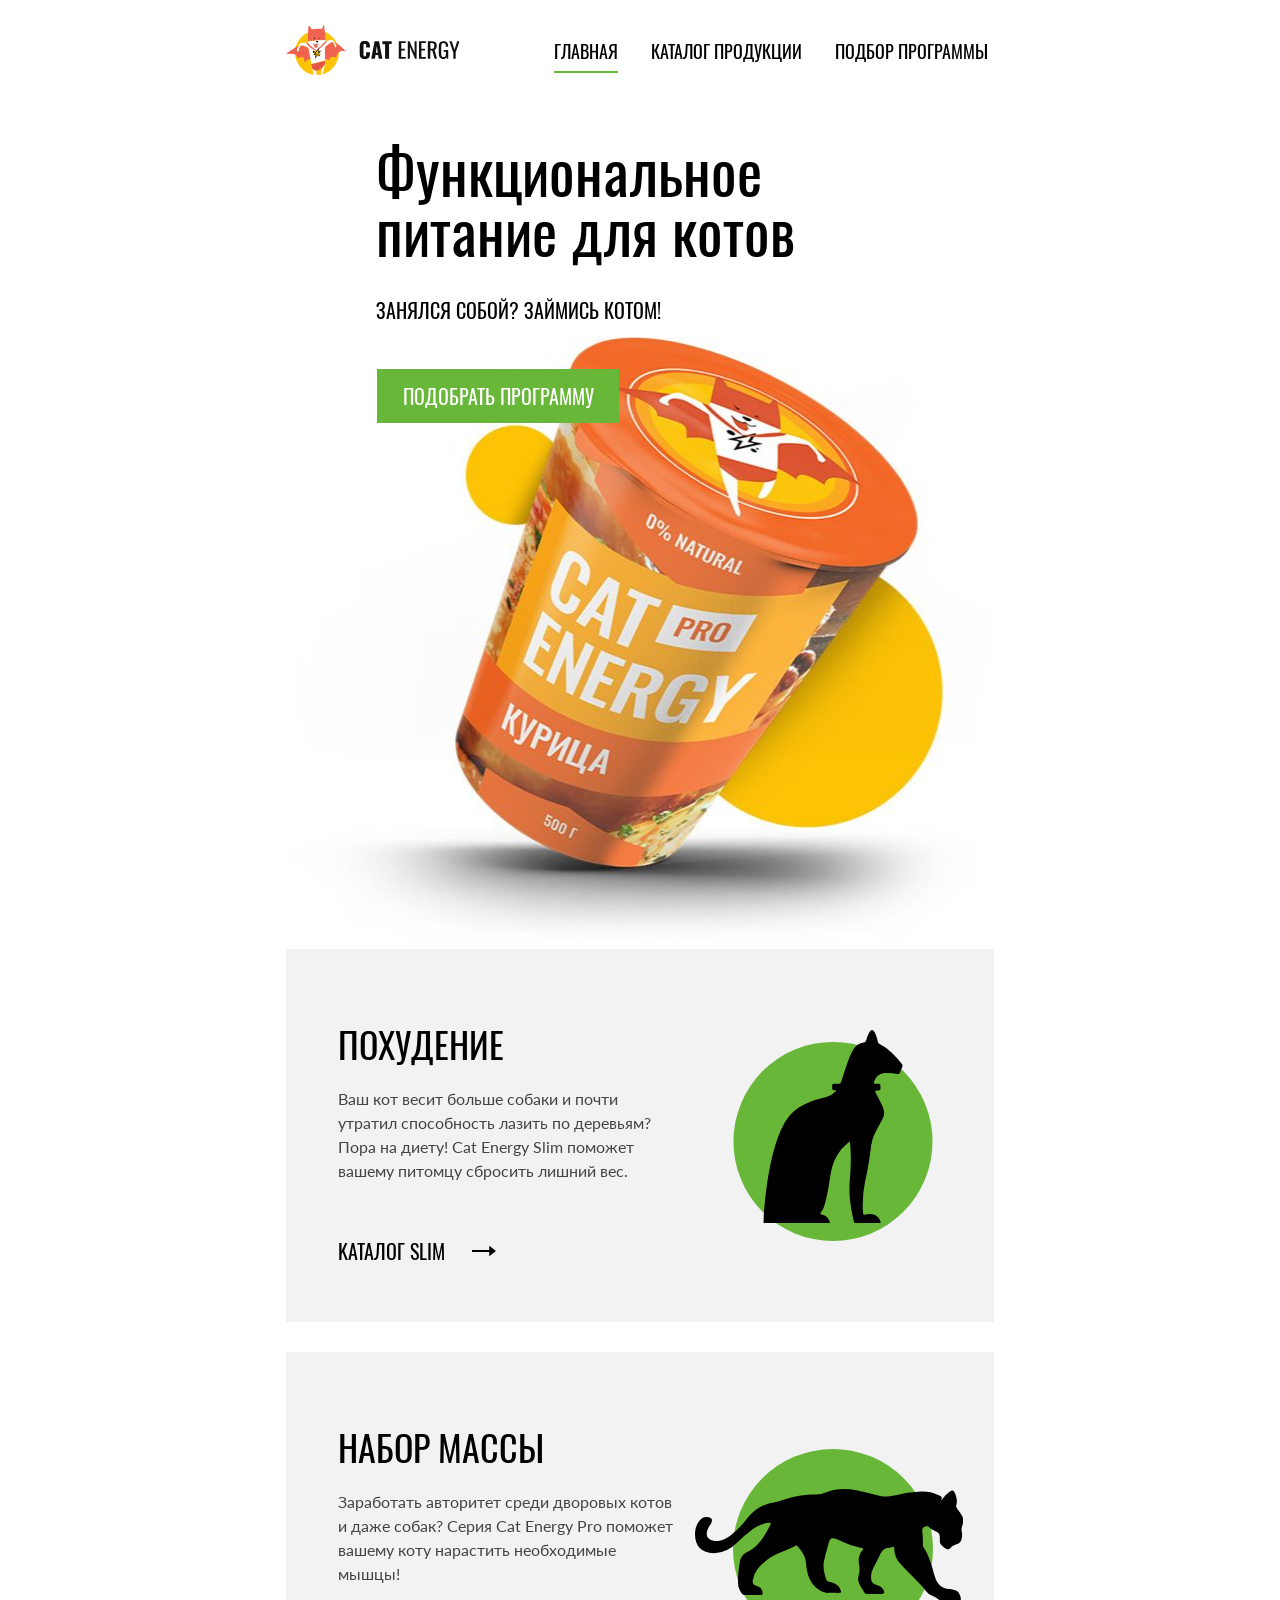
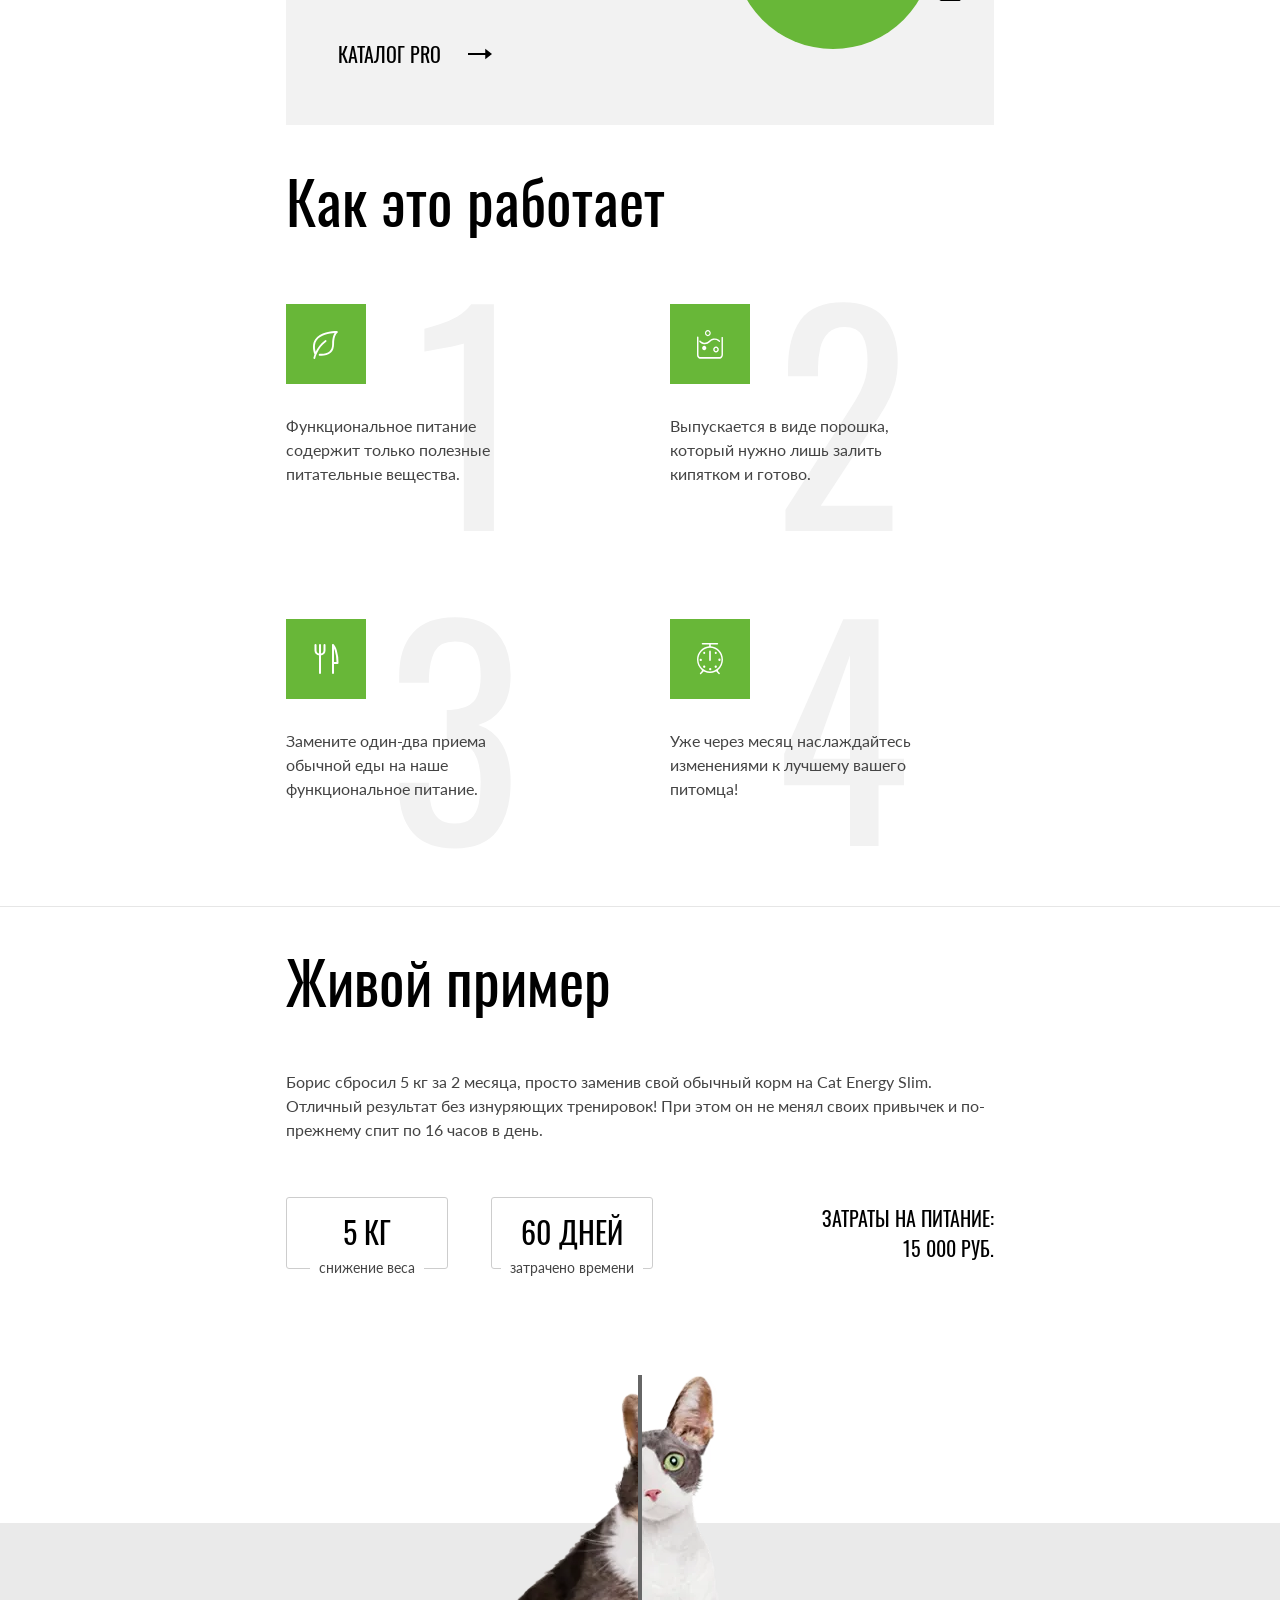
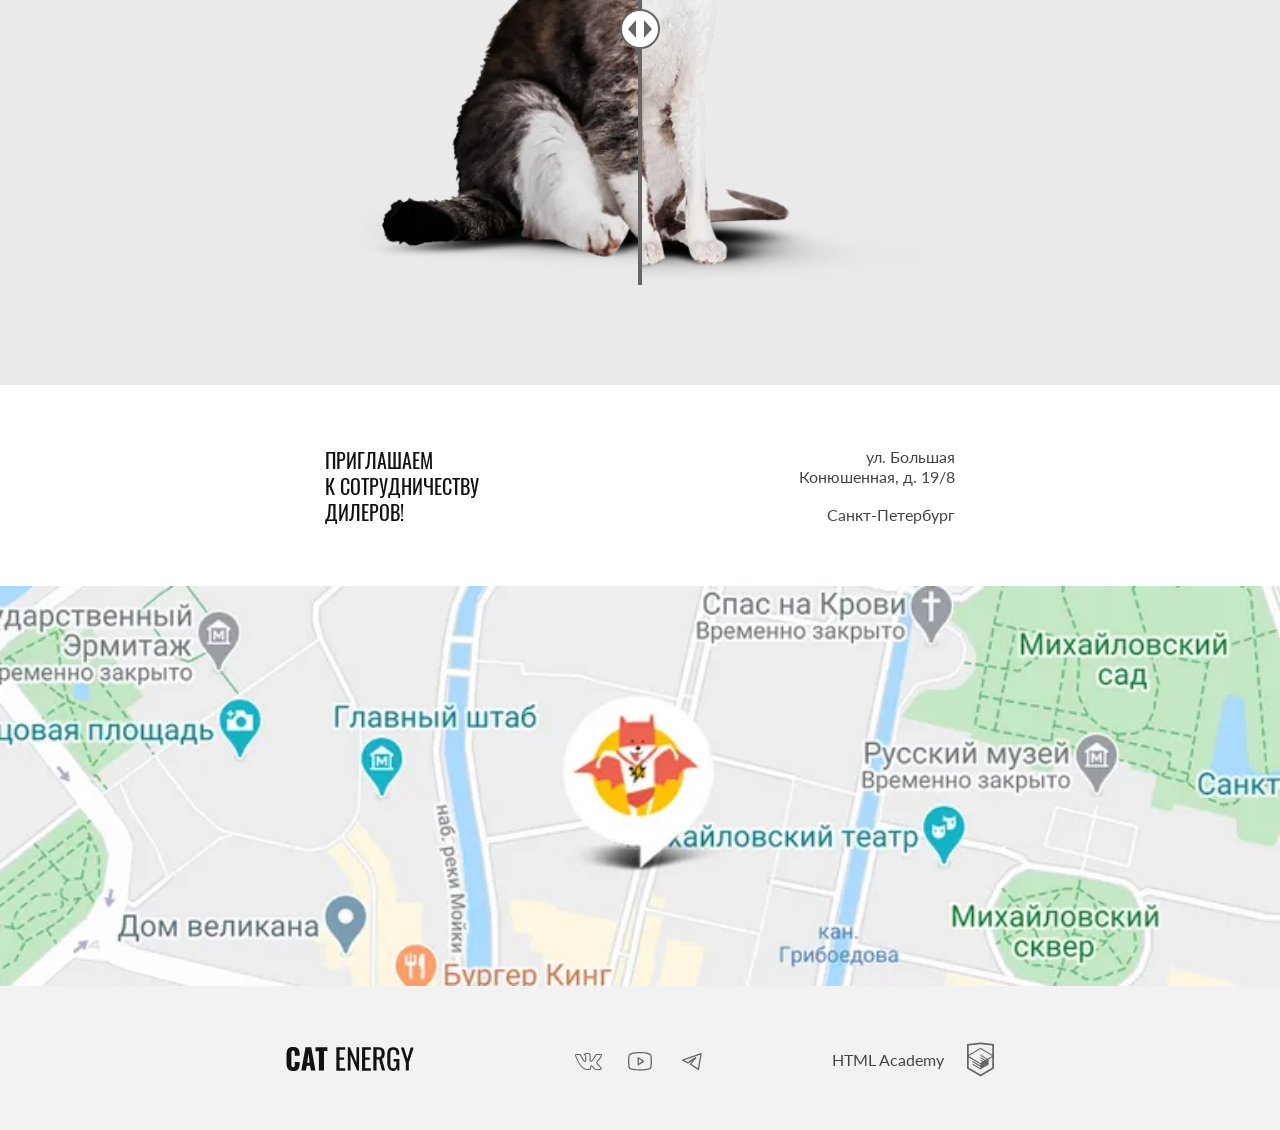
==== commit a95f2721: "Deploying to gh-pages from @ MaremianaComp/1932195-cat-energy-2@23572caf369593793cb0afbcb900cf1790b3" ====
--- a/index.html
+++ b/index.html
@@ -1 +1 @@
-<!DOCTYPE html><html class="page" lang="ru"><head><meta charset="UTF-8"><title>Cat Energy</title><link rel="icon" href="favicon.ico"><link rel="icon" href="favicons/icon.svg" type="image/svg+xml"><link rel="apple-touch-icon" href="favicons/apple.png"><link rel="manifest" href="manifest.webmanifest"><meta name="viewport" content="width=device-width,initial-scale=1"><link rel="stylesheet" href="styles/styles.css"><link rel="preload" as="font" href="fonts/lato/Lato-Regular.woff2" type="font/woff2" crossorigin="anonymous"><link rel="preload" as="font" href="fonts/lato/Lato-Regular.woff" type="font/woff" crossorigin="anonymous"><link rel="preload" as="font" href="fonts/oswald/oswaldregular.woff2" type="font/woff2" crossorigin="anonymous"><link rel="preload" as="font" href="fonts/oswald/oswaldregular.woff" type="font/woff" crossorigin="anonymous"><script src="scripts/index.js" defer="defer"></script><script src="scripts/slider.js" defer="defer"></script><script src="https://api-maps.yandex.ru/2.1/?apikey=b741650d-aeca-472d-a761-ce8550b60bb1&lang=ru_RU" defer="defer"></script></head><body class="page__body"><header class="main-header"><div class="main-header__container"><a class="main-header__logo logo" href="/"><picture><source width="70" height="59" type="image/svg+xml" media="(min-width: 1440px)" srcset="images/logo-desktop.svg"><source width="60" height="50" type="image/svg+xml" media="(min-width: 768px)" srcset="images/logo-tablet.svg"><img class="logo__picture" src="images/logo-mobile.svg" width="33" height="38" alt="Логотип Cat Energy"></picture><picture><source width="118" height="21" type="image/svg+xml" media="(min-width: 1440px)" srcset="images/logo-text-desktop.svg"><source width="101" height="18" type="image/svg+xml" media="(min-width: 768px)" srcset="images/logo-text-tablet.svg"><img class="logo__image" src="images/logo-text-mobile.svg" width="101" height="18" alt="Текст логотипа Cat Energy"></picture></a></div><nav class="main-nav main-nav--closed main-nav--nojs"><button class="main-nav__toggle" type="button" aria-label="Main nav"><span class="visually-hidden">Открыть меню</span></button><div class="main-nav__wrapper"><ul class="main-nav__list site-list main-nav__list--close"><li class="site-list__item site-list__item--active"><a class="main-nav__link main-nav__link--index main-nav__link--current" href="/">Главная</a></li><li class="site-list__item"><a class="main-nav__link main-nav__link--index" href="catalog.html">Каталог продукции</a></li><li class="site-list__item"><a class="main-nav__link main-nav__link--index" href="#">Подбор программы</a></li></ul></div></nav></header><main class="main-container"><section class="promo"><div class="promo__wrapper"><h1 class="promo__title title">Функциональное<br>питание для котов</h1><p class="promo__slogan">Занялся собой? Займись котом!</p></div><div class="container"><picture><source width="552" height="499" type="image/png" media="(min-width: 1440px)" srcset="images/products/can-desktop@1x.png, images/products/can-desktop@2x.png 2x"><source width="709" height="609" type="image/jpeg" media="(min-width: 768px)" srcset="images/products/can-tablet@1x.jpg, images/products/can-tablet@2x.jpg 2x"><img class="promo__image" src="images/products/can-mobile@1x.png" width="280" height="270" srcset="images/products/can-mobile@2x.png 2x" alt="Упаковка еды для котов серии PRO"></picture><a class="promo__link button text-boxes" href="#">Подобрать программу</a></div></section><section class="programs container container-padding"><div class="programs__wrapper"><h2 class="visually-hidden">Программы питания</h2><ul class="programs__list"><li class="programs__item programs__item--loss"><h3 class="programs__title">Похудение</h3><p class="programs__description">Ваш кот весит больше собаки и почти утратил способность лазить по деревьям? Пора на диету! Cat Energy Slim поможет вашему питомцу сбросить лишний вес.</p><a class="programs__link" href="#">Kаталог slim <span class="programs__link-icon"></span></a></li><li class="programs__item programs__item--gain"><h3 class="programs__title programs__title--gain">Набор массы</h3><p class="programs__description">Заработать авторитет среди дворовых котов и даже собак? Серия Cat Energy Pro поможет вашему коту нарастить необходимые мышцы!</p><a class="programs__link" href="#">Каталог pro <span class="programs__link-icon"></span></a></li></ul></div></section><section class="guide container container-padding"><div class="guide__wrapper"><h2 class="guide__title title-second">Как это работает</h2><ul class="guide__list"><li class="guide__item guide__item--nutrients enumerator"><p class="guide__description">Функциональное питание содержит только полезные питательные вещества.</p></li><li class="guide__item guide__item--powder enumerator"><p class="guide__description">Выпускается в виде порошка, который нужно лишь залить кипятком и готово.</p></li><li class="guide__item guide__item--replacement enumerator"><p class="guide__description">Замените один-два приема обычной еды на наше функциональное питание.</p></li><li class="guide__item guide__item--change enumerator"><p class="guide__description">Уже через месяц наслаждайтесь изменениями к лучшему вашего питомца!</p></li></ul></div></section><div class="border-line"></div><section class="example"><div class="example__wrapper"><div class="example__background container container-padding"><h2 class="example__title title-second">Живой пример</h2><p class="example__text">Борис сбросил 5 кг за 2 месяца, просто заменив свой обычный корм на Cat Energy Slim. Отличный результат без изнуряющих тренировок! При этом он не менял своих привычек и по-прежнему спит по 16 часов в день.</p><div class="example__line"><div class="example__list"><dl class="example__discription"><dt class="example__value">5 КГ</dt><dd class="example__option">Cнижение веса</dd></dl><dl class="example__discription"><dt class="example__value">60 ДНЕЙ</dt><dd class="example__option">Затрачено времени</dd></dl></div><p class="example__cost">Затраты на питание: <span class="example__price">15 000 РУБ.</span></p></div></div><div class="slider"><div class="slider__container"><ul class="slider__images"><li class="slider__image slider__image--before"><picture><source type="image/webp" media="(min-width: 768px)" srcset="images/slider/cat-before-tablet-desktop@1x.webp, images/slider/cat-before-tablet-desktop@2x.webp 2x" width="560" height="512"><source type="image/webp" srcset="images/slider/cat-before-mobile@1x.webp, images/slider/cat-before-mobile@2x.webp 2x"><source type="image/png" media="(min-width: 768px)" srcset="images/slider/cat-before-tablet-desktop@1x.png, images/slider/cat-before-tablet-desktop@2x.png 2x" width="560" height="512"><img class="slider__before" src="images/slider/cat-before-mobile@1x.png" srcset="images/slider/cat-before-mobile@2x.png 2x" alt="Кот до приема cat Energy" width="280" height="256"></picture></li><li class="slider__image slider__image--after"><picture><source type="image/webp" media="(min-width: 768px)" srcset="images/slider/cat-after-tablet-desktop@1x.webp, images/slider/cat-after-tablet-desktop@2x.webp 2x" width="560" height="512"><source type="image/webp" srcset="images/slider/cat-after-mobile@1x.webp, images/slider/cat-after-mobile@2x.webp 2x"><source type="image/png" media="(min-width: 768px)" srcset="images/slider/cat-after-tablet-desktop@1x.png, images/slider/cat-after-tablet-desktop@2x.png 2x" width="560" height="512"><img class="slider__after" src="images/slider/cat-after-mobile@1x.png" srcset="images/slider/cat-after-mobile@2x.png 2x" alt="Кот после приема cat Energy" width="280" height="256"></picture></li></ul><div class="slider__input"><button class="slider__button" type="button"><span class="visually-hidden">Посмотреть изменения</span></button></div></div></div></div></section></main><footer class="main-footer"><section class="contacts"><h2 class="visually-hidden">Контакты</h2><div class="contacts__wrapper container container-padding"><div class="contacts__content"><p class="contacts__slogan text-boxes">Приглашаем <span class="line-break-span">к сотрудничеству</span> дилеров!</p><address class="contacts__address">ул. Большая <span class="line-break-span">Конюшенная, д. 19/8</span> <span class="contacts__city">Санкт-Петербург</span></address></div></div><div class="contacts__map" id="map" style="width:100%; height:400px"></div></section><div class="main-footer__wrapper container container-padding"><a class="main-footer__logo logo" href="/" aria-label="Логотип Cat Energy"><img class="logo__text" src="images/logo-text.svg" width="128" height="24" alt="Товарный знак компании Cat Energy"></a><div class="main-footer__social social"><ul class="social__list"><li class="social__item"><a class="social__link social__link--vkontakte" href="https://vk.com/htmlacademy" target="_blank" rel="noreferrer noopener" aria-label="Vkontakte"></a></li><li class="social__item"><a class="social__link social__link--youtube" href="https://www.youtube.com/user/htmlacademyru" target="_blank" rel="noreferrer noopener" aria-label="Youtube"></a></li><li class="social__item"><a class="social__link social__link--telegram" href="https://t.me/htmlacademy" target="_blank" rel="noreferrer noopener" aria-label="Telegram"></a></li></ul></div><div class="main-footer__copyright copyright"><a class="copyright__link" href="https://htmlacademy.ru/intensive/adaptive" target="_blank" rel="noreferrer noopener"><span>HTML Academy</span> <svg class="copyright__link-logo" width="27" height="35" viewBox="0 0 27 35" fill="currentColor" xmlns="http://www.w3.org/2000/svg"><path d="M13.6426 0.515754L13.5 0.5L0 1.90733V26.5129L13.5 34.5L27 26.5129V1.90733L13.6426 0.515754ZM25.2344 25.5151L13.5 32.4573L1.76561 25.5151V15.4293L13.4507 22.3451L13.4701 23.5984L5.45351 18.8548L5.44295 20.0801L13.4894 24.8885L13.5088 26.175L5.46408 21.4174L5.45351 22.6427L13.5 27.4511L21.6239 22.6182V21.3929V17.409L25.2432 15.2595L25.2344 25.5151ZM25.2344 13.9519L22.0147 15.8319L20.5325 16.7071L13.4666 12.5201L13.456 13.7454L19.4957 17.318L19.4429 17.3495L19.3126 17.4247L18.4536 17.9166L13.4666 14.9689L13.456 16.1942L17.3921 18.5222L16.4591 19.1314L16.438 19.1436L13.4666 17.402L13.456 18.6273L15.4029 19.7615L13.4155 20.9483L1.7973 14.0762L13.4349 7.11831L25.2344 13.9519ZM25.2344 12.7266L13.4401 5.81075L1.76561 12.7196V3.4897L13.5 2.26442L25.2344 3.4897V12.7266Z"/></svg></a></div></div></footer><script src="scripts/script.js"></script></body></html>+<!DOCTYPE html><html class="page" lang="ru"><head><meta charset="UTF-8"><title>Cat Energy</title><link rel="icon" href="favicon.ico"><link rel="icon" href="favicons/icon.svg" type="image/svg+xml"><link rel="apple-touch-icon" href="favicons/apple.png"><link rel="manifest" href="manifest.webmanifest"><meta name="viewport" content="width=device-width,initial-scale=1"><link rel="stylesheet" href="styles/styles.css"><link rel="preload" as="font" href="fonts/lato/Lato-Regular.woff2" type="font/woff2" crossorigin="anonymous"><link rel="preload" as="font" href="fonts/lato/Lato-Regular.woff" type="font/woff" crossorigin="anonymous"><link rel="preload" as="font" href="fonts/oswald/oswaldregular.woff2" type="font/woff2" crossorigin="anonymous"><link rel="preload" as="font" href="fonts/oswald/oswaldregular.woff" type="font/woff" crossorigin="anonymous"><script src="scripts/index.js" defer="defer"></script><script src="scripts/slider.js" defer="defer"></script><script src="https://api-maps.yandex.ru/2.1/?apikey=b741650d-aeca-472d-a761-ce8550b60bb1&lang=ru_RU" defer="defer"></script></head><body class="page__body"><header class="main-header"><div class="main-header__container"><a class="main-header__logo logo" href="/"><picture><source width="70" height="59" type="image/svg+xml" media="(min-width: 1440px)" srcset="images/logo-desktop.svg"><source width="60" height="50" type="image/svg+xml" media="(min-width: 768px)" srcset="images/logo-tablet.svg"><img class="logo__picture" src="images/logo-mobile.svg" width="33" height="38" alt="Логотип Cat Energy"></picture><picture><source width="118" height="21" type="image/svg+xml" media="(min-width: 1440px)" srcset="images/logo-text-desktop.svg"><source width="101" height="18" type="image/svg+xml" media="(min-width: 768px)" srcset="images/logo-text-tablet.svg"><img class="logo__image" src="images/logo-text-mobile.svg" width="101" height="18" alt="Текст логотипа Cat Energy"></picture></a></div><nav class="main-nav main-nav--closed main-nav--nojs"><button class="main-nav__toggle" type="button" aria-label="Main nav"><span class="visually-hidden">Открыть меню</span></button><div class="main-nav__wrapper"><ul class="main-nav__list site-list main-nav__list--close"><li class="site-list__item site-list__item--active"><a class="main-nav__link main-nav__link--index main-nav__link--current" href="/">Главная</a></li><li class="site-list__item"><a class="main-nav__link main-nav__link--index" href="catalog.html">Каталог продукции</a></li><li class="site-list__item"><a class="main-nav__link main-nav__link--index" href="#">Подбор программы</a></li></ul></div></nav></header><main class="main-container"><section class="promo"><div class="promo__wrapper"><h1 class="promo__title title">Функциональное<br>питание для котов</h1><p class="promo__slogan">Занялся собой? Займись котом!</p></div><div class="container"><picture><source width="552" height="499" type="image/png" media="(min-width: 1440px)" srcset="images/products/can-desktop@1x.png, images/products/can-desktop@2x.png 2x"><source width="709" height="609" type="image/jpeg" media="(min-width: 768px)" srcset="images/products/can-tablet@1x.jpg, images/products/can-tablet@2x.jpg 2x"><img class="promo__image" src="images/products/can-mobile@1x.png" width="280" height="270" srcset="images/products/can-mobile@2x.png 2x" alt="Упаковка еды для котов серии PRO"></picture><a class="promo__link button text-boxes" href="#">Подобрать программу</a></div></section><section class="programs container container-padding"><div class="programs__wrapper"><h2 class="visually-hidden">Программы питания</h2><ul class="programs__list"><li class="programs__item programs__item--loss"><h3 class="programs__title">Похудение</h3><p class="programs__description">Ваш кот весит больше собаки и почти утратил способность лазить по деревьям? Пора на диету! Cat Energy Slim поможет вашему питомцу сбросить лишний вес.</p><a class="programs__link" href="#">Kаталог slim <span class="programs__link-icon"></span></a></li><li class="programs__item programs__item--gain"><h3 class="programs__title programs__title--gain">Набор массы</h3><p class="programs__description">Заработать авторитет среди дворовых котов и даже собак? Серия Cat Energy Pro поможет вашему коту нарастить необходимые мышцы!</p><a class="programs__link" href="#">Каталог pro <span class="programs__link-icon"></span></a></li></ul></div></section><section class="guide container container-padding"><div class="guide__wrapper"><h2 class="guide__title title-second">Как это работает</h2><ul class="guide__list"><li class="guide__item guide__item--nutrients enumerator"><p class="guide__description">Функциональное питание содержит только полезные питательные вещества.</p></li><li class="guide__item guide__item--powder enumerator"><p class="guide__description">Выпускается в виде порошка, который нужно лишь залить кипятком и готово.</p></li><li class="guide__item guide__item--replacement enumerator"><p class="guide__description">Замените один-два приема обычной еды на наше функциональное питание.</p></li><li class="guide__item guide__item--change enumerator"><p class="guide__description">Уже через месяц наслаждайтесь изменениями к лучшему вашего питомца!</p></li></ul></div></section><section class="example"><div class="example__wrapper"><div class="example__background container container-padding"><h2 class="example__title title-second">Живой пример</h2><p class="example__text">Борис сбросил 5 кг за 2 месяца, просто заменив свой обычный корм на Cat Energy Slim. Отличный результат без изнуряющих тренировок! При этом он не менял своих привычек и по-прежнему спит по 16 часов в день.</p><div class="example__line"><div class="example__list"><dl class="example__discription"><dt class="example__value">5 КГ</dt><dd class="example__option">Cнижение веса</dd></dl><dl class="example__discription"><dt class="example__value">60 ДНЕЙ</dt><dd class="example__option">Затрачено времени</dd></dl></div><p class="example__cost">Затраты на питание: <span class="example__price">15 000 РУБ.</span></p></div></div><div class="slider"><div class="slider__container"><ul class="slider__images"><li class="slider__image slider__image--before"><picture><source type="image/webp" media="(min-width: 768px)" srcset="images/slider/cat-before-tablet-desktop@1x.webp, images/slider/cat-before-tablet-desktop@2x.webp 2x" width="560" height="512"><source type="image/webp" srcset="images/slider/cat-before-mobile@1x.webp, images/slider/cat-before-mobile@2x.webp 2x"><source type="image/png" media="(min-width: 768px)" srcset="images/slider/cat-before-tablet-desktop@1x.png, images/slider/cat-before-tablet-desktop@2x.png 2x" width="560" height="512"><img class="slider__before" src="images/slider/cat-before-mobile@1x.png" srcset="images/slider/cat-before-mobile@2x.png 2x" alt="Кот до приема cat Energy" width="280" height="256"></picture></li><li class="slider__image slider__image--after"><picture><source type="image/webp" media="(min-width: 768px)" srcset="images/slider/cat-after-tablet-desktop@1x.webp, images/slider/cat-after-tablet-desktop@2x.webp 2x" width="560" height="512"><source type="image/webp" srcset="images/slider/cat-after-mobile@1x.webp, images/slider/cat-after-mobile@2x.webp 2x"><source type="image/png" media="(min-width: 768px)" srcset="images/slider/cat-after-tablet-desktop@1x.png, images/slider/cat-after-tablet-desktop@2x.png 2x" width="560" height="512"><img class="slider__after" src="images/slider/cat-after-mobile@1x.png" srcset="images/slider/cat-after-mobile@2x.png 2x" alt="Кот после приема cat Energy" width="280" height="256"></picture></li></ul><div class="slider__input"><button class="slider__button" type="button"><span class="visually-hidden">Посмотреть изменения</span></button></div></div></div></div></section></main><footer class="main-footer"><section class="contacts"><h2 class="visually-hidden">Контакты</h2><div class="contacts__wrapper container container-padding"><div class="contacts__content"><p class="contacts__slogan text-boxes">Приглашаем <span class="line-break-span">к сотрудничеству</span> дилеров!</p><address class="contacts__address">ул. Большая <span class="line-break-span">Конюшенная, д. 19/8</span> <span class="contacts__city">Санкт-Петербург</span></address></div></div><div class="contacts__map" id="map" style="width:100%; height:400px"></div></section><div class="main-footer__wrapper container container-padding"><a class="main-footer__logo logo" href="/" aria-label="Логотип Cat Energy"><img class="logo__text" src="images/logo-text.svg" width="128" height="24" alt="Товарный знак компании Cat Energy"></a><div class="main-footer__social social"><ul class="social__list"><li class="social__item"><a class="social__link social__link--vkontakte" href="https://vk.com/htmlacademy" target="_blank" rel="noreferrer noopener" aria-label="Vkontakte"></a></li><li class="social__item"><a class="social__link social__link--youtube" href="https://www.youtube.com/user/htmlacademyru" target="_blank" rel="noreferrer noopener" aria-label="Youtube"></a></li><li class="social__item"><a class="social__link social__link--telegram" href="https://t.me/htmlacademy" target="_blank" rel="noreferrer noopener" aria-label="Telegram"></a></li></ul></div><div class="main-footer__copyright copyright"><a class="copyright__link" href="https://htmlacademy.ru/intensive/adaptive" target="_blank" rel="noreferrer noopener"><span>HTML Academy</span> <svg class="copyright__link-logo" width="27" height="35" viewBox="0 0 27 35" fill="currentColor" xmlns="http://www.w3.org/2000/svg"><path d="M13.6426 0.515754L13.5 0.5L0 1.90733V26.5129L13.5 34.5L27 26.5129V1.90733L13.6426 0.515754ZM25.2344 25.5151L13.5 32.4573L1.76561 25.5151V15.4293L13.4507 22.3451L13.4701 23.5984L5.45351 18.8548L5.44295 20.0801L13.4894 24.8885L13.5088 26.175L5.46408 21.4174L5.45351 22.6427L13.5 27.4511L21.6239 22.6182V21.3929V17.409L25.2432 15.2595L25.2344 25.5151ZM25.2344 13.9519L22.0147 15.8319L20.5325 16.7071L13.4666 12.5201L13.456 13.7454L19.4957 17.318L19.4429 17.3495L19.3126 17.4247L18.4536 17.9166L13.4666 14.9689L13.456 16.1942L17.3921 18.5222L16.4591 19.1314L16.438 19.1436L13.4666 17.402L13.456 18.6273L15.4029 19.7615L13.4155 20.9483L1.7973 14.0762L13.4349 7.11831L25.2344 13.9519ZM25.2344 12.7266L13.4401 5.81075L1.76561 12.7196V3.4897L13.5 2.26442L25.2344 3.4897V12.7266Z"/></svg></a></div></div></footer><script src="scripts/script.js"></script></body></html>
--- a/styles/styles.css
+++ b/styles/styles.css
@@ -1 +1 @@
-@font-face{font-family:Lato;font-weight:400;font-style:normal;font-display:swap;src:url(../fonts/lato/Lato-Regular.woff2)format("woff2")}@font-face{font-family:Oswald;font-weight:400;font-style:normal;font-display:swap;src:url(../fonts/oswald/oswaldregular.woff2)format("woff2")}*,:before,:after{box-sizing:border-box}body{color:#444;margin:0;font-family:Lato,Arial,sans-serif;font-size:14px;line-height:18px;position:relative}img{object-fit:contain}a{text-decoration:none}.line-break-span{display:block}@media (width>=768px){.border-line{border-bottom:1px solid #e6e6e6;margin-bottom:22px;box-shadow:100vw 0 #e6e6e6}}@media (width>=1440px){.border-line{border:none}}.visually-hidden{white-space:nowrap;-webkit-clip-path:inset(100%);clip-path:inset(100%);border:0;width:1px;height:1px;margin:-1px;padding:0;position:absolute;overflow:hidden}.button{color:#fff;text-align:center;background-color:#68b738;border:none;min-width:280px;padding:10px}.button:not(:disabled):hover,.button:not(:disabled):active,.button:not(:disabled):focus-visible{background-color:#5eaa2f}.button:not(:disabled):active{color:#ffffff4d}.button:disabled{background-color:#e7e7e7}@media (width>=768px){.main-header{gap:68px;max-width:768px;margin:0 auto;padding:0 30px;display:flex}}@media (width>=1440px){.main-header{justify-content:space-between;align-items:center;max-width:1440px;padding:31px 110px}}.main-header__container{max-width:320px;margin:0 auto;position:relative}@media (width>=768px){.main-header__container{align-items:center;max-width:200px;margin:25px 0 0;display:flex}}.main-header__logo{align-items:center;width:210px;padding:13px 0 10px 20px;display:inline-flex}@media (width>=768px){.main-header__logo{margin:0 13px 0 0;padding:0}}@media (width>=1440px){.main-header__logo{height:59px}}.main-header__logo:not(:disabled):hover,.main-header__logo:not(:disabled):focus-visible{opacity:.8}.main-header__logo:not(:disabled):active{opacity:.6}.main-header__logo:disabled{opacity:.2}.container{max-width:320px;margin:0 auto;position:relative}@media (width>=768px){.container{max-width:768px}}@media (width>=1440px){.container{max-width:1440px}}.logo__picture{margin-right:56px}@media (width>=768px){.logo__picture{margin-right:13px}}.toggle{cursor:pointer;background-color:#fff;background-image:url(../icons/stack.svg#menu-close);background-position:50%;background-repeat:no-repeat;background-size:24px 24px;border:none;width:65px;height:65px}.toggle:hover{opacity:.6}.toggle:active{opacity:.3}@media (width>=768px){.toggle{display:none}}.main-nav{width:auto}.main-nav__toggle{z-index:2;cursor:pointer;background-color:#fff;border:none;width:65px;height:65px;padding:0;display:block;position:absolute;top:0;right:0}.main-nav--closed .main-nav__toggle:before{content:"";background-color:#000;width:24px;height:2px;position:absolute;top:20px;left:21px;box-shadow:0 8px #000,0 16px #000}.main-nav--closed .main-nav__toggle:focus:before{background-color:#0009;box-shadow:0 8px #0009,0 16px #0009}.main-nav--closed .main-nav__toggle:active:before{background-color:#0000004d;box-shadow:0 8px #0000004d,0 16px #0000004d}@media (width<=767px){.main-nav--closed .site-list__item,.main-nav--closed .user-list__item{display:none}.main-nav--opened .main-nav__wrapper{z-index:10;background-color:#fff;min-width:100%;min-height:21vh;position:absolute}.main-nav--nojs .main-nav__toggle{display:none}.main-nav--nojs .main-nav__wrapper{min-height:0;position:static}.main-nav--nojs .site-list__item{display:block}.main-nav--nojs .user-list__item{background-color:#fff;display:block}}.main-nav--opened .main-nav__toggle:before,.main-nav--opened .main-nav__toggle:after{content:"";background-color:#000;width:26px;height:2px;position:absolute;top:31px;left:23px}.main-nav--opened .main-nav__toggle:before{box-shadow:none;transform:rotate(45deg)}.main-nav--opened .main-nav__toggle:after{transform:rotate(-45deg)}.main-nav--opened .main-nav__toggle:active:before,.main-nav--opened .main-nav__toggle:active:after{background-color:#0000004d}.main-nav__list{margin:0;padding:0;list-style-type:none}.main-nav__list a{color:#000;text-transform:uppercase;font-family:Oswald,Arial,sans-serif;font-size:20px;line-height:20px}@media (width>=768px){.main-nav__list a{font-size:18px;line-height:24px}}@media (width>=1440px){.main-nav__list a{font-size:20px;line-height:20px}}@media (width>=768px){.main-nav__list{width:436px}.main-nav__toggle{display:none}}@media (width>=1440px){.main-nav__list{width:475px}}.site-list{border-bottom:1px solid #e6e6e6}@media (width>=768px){.site-list{border:none;flex-wrap:wrap;justify-content:flex-start;width:480px;display:flex}}@media (width>=1440px){.site-list{justify-content:flex-end;width:570px}}@media (width>=768px){.site-list__item{margin-right:33px}.site-list__item:last-child{margin-right:0}.site-list__item--active{position:relative}.site-list__item--active:after{content:"";background:#68b738;height:2px;position:absolute;bottom:2px;left:0;right:0}}@media (width>=768px) and (width>=1440px){.site-list__item--active:after{background:#fff}}@media (width>=768px){.site-list__item--active-catalog{position:relative}}@media (width>=768px) and (width>=1440px){.site-list__item--active-catalog:after{content:"";background:#68b738;height:2px;position:absolute;bottom:2px;left:0;right:0}}@media (width>=768px){.site-list__item a[href]:hover{opacity:.6}.site-list__item a[href]:active{opacity:.3}}@media (width>=1440px){.site-list__item a[href]{color:#fff}.site-list__item a[href]:hover{opacity:.6}.site-list__item a[href]:active{opacity:.3}.site-list__item--catalog a[href]{color:#111}}.site-list a{text-align:center;border-top:1px solid #e6e6e6;padding-top:19px;padding-bottom:26px;display:block}@media (width>=768px){.site-list a{border:none;padding:39px 0 12px}}.promo{flex-direction:column;min-height:480px;margin-bottom:20px;display:flex}@media (width>=768px){.promo{max-width:768px;min-height:870px;margin:0 auto;padding:36px 120px}}@media (width>=1440px){.promo{max-width:1300px;min-height:631px;padding-top:55px}}.promo__wrapper{background-color:#4f4f54;background-image:linear-gradient(#68b738d9 0% 100%),url(../images/backgrounds/cat-background-mobile@2x.jpg);background-position:top,top;background-repeat:no-repeat;background-size:100% 302px,320px 302px;min-height:302px;margin-bottom:100px;padding-top:25px}@media (width>=768px){.promo__wrapper{background:0 0;margin-bottom:-85px}}@media (width>=1440px){.promo__wrapper:before{content:"";z-index:-1;background-color:#4f4f54;background-image:linear-gradient(#68b738d9 0% 100%),url(../images/backgrounds/cat-background@2x.jpg);background-position:100%,0%;background-repeat:no-repeat;background-size:cover,1040px 100%;width:50%;height:694px;position:absolute;top:0;right:0}}.promo__title{color:#fff;margin:0 0 26px}@media (width>=768px){.promo__title{color:#000;margin-bottom:40px}}.promo__slogan{text-transform:uppercase;color:#fff;text-align:center;font-family:Oswald,Arial,sans-serif;font-size:14px;line-height:14px}@media (width>=768px){.promo__slogan{color:#000;text-align:start;font-size:20px;line-height:20px}}.promo__image{position:absolute;top:-237px;left:50%;translate:-50%}@media (width>=768px){.promo__image{z-index:-1;top:5px}}@media (width>=1440px){.promo__image{top:-279px;left:114px}}.promo__link{justify-content:center;margin-top:37px;display:inline-flex}@media (width>=768px){.promo__link{min-width:242px;margin-left:-263px;padding:14px}}@media (width>=1440px){.promo__link{margin-left:-529px}}.title{text-align:center;font-family:Oswald,Arial,sans-serif;font-size:36px;font-weight:400;line-height:36px}@media (width>=768px){.title{text-align:start;font-size:60px;line-height:60px}.programs{margin-bottom:45px}}.programs__list{margin:0;padding:0;list-style-type:none}@media (width>=1440px){.programs__list{gap:80px;display:flex}}.programs__item{background-color:#f2f2f2;background-repeat:no-repeat;margin-bottom:22px;padding:21px 20px 18px}@media (width>=768px){.programs__item{margin-bottom:30px;padding:77px 316px 58px 52px}}@media (width>=1440px){.programs__item{max-width:570px;padding:77px 60px 55px 52px}}.programs__item--loss{background-image:url(../icons/stack.svg#cat-slim);background-position:20px 21px;background-size:50px 53px}@media (width>=768px){.programs__item--loss{background-position:right 12% top 50%;background-size:200px 211px}}@media (width>=1440px){.programs__item--loss{background-position:right 89% top 15%;background-size:100px 106px}}.programs__item--gain{background-image:url(../icons/stack.svg#cat-pro);background-position:11px 25px;background-size:67px 50px}@media (width>=768px){.programs__item--gain{background-position:right 7% top 56%;background-size:268px 200px}}@media (width>=1440px){.programs__item--gain{background-position:right 93% top 17%;background-size:134px 100px}}.programs__title{text-transform:uppercase;color:#000;text-align:center;margin:8px 8px 30px 16px;font-family:Oswald,Arial,sans-serif;font-size:24px;font-weight:400;line-height:37px}@media (width>=768px){.programs__title{text-align:start;margin:0 0 25px;font-size:36px;line-height:36px}}@media (width>=1440px){.programs__title{text-align:center;margin:0 0 73px 29px}}.programs__title--gain{margin-left:47px}@media (width>=768px){.programs__title--gain{margin:0 0 25px}}@media (width>=1440px){.programs__title--gain{margin-bottom:73px;margin-left:72px}}.programs__description{margin:0 0 41px}@media (width>=768px){.programs__description{margin-bottom:57px;font-size:16px;line-height:24px}}@media (width>=1440px){.programs__description{margin-bottom:31px}}.programs__link{text-transform:uppercase;color:#000;font-family:Oswald,Arial,sans-serif;font-size:16px;line-height:16px;position:relative}@media (width>=768px){.programs__link{min-width:165px;font-size:20px;line-height:20px}}.programs__link:hover .programs__link-icon:after{left:3px}.programs__link:active{opacity:.3}.programs__link-icon{width:40px;height:12px;display:inline-flex;position:relative;overflow:hidden}@media (width>=768px){.programs__link-icon{width:49px;height:16px}}.programs__link-icon:after{content:"";background-color:#000;width:100%;height:100%;position:absolute;top:-1px;left:-3px;-webkit-mask-image:url(../icons/stack.svg#arrow);mask-image:url(../icons/stack.svg#arrow);-webkit-mask-position:100%;mask-position:100%;-webkit-mask-size:24px 12px;mask-size:24px 12px;-webkit-mask-repeat:no-repeat;mask-repeat:no-repeat}.container-padding{padding:0 20px}@media (width>=768px){.container-padding{padding:0 30px}}@media (width>=1440px){.container-padding{padding:0 110px}}.guide{margin-bottom:49px}@media (width>=768px){.guide{min-height:736px;margin-bottom:0}}@media (width>=1440px){.guide{min-height:396px}}.guide__list{margin:0;padding:0;list-style-type:none}@media (width>=768px){.guide__list{grid-template-columns:247px 249px;gap:62px 137px;display:grid}}@media (width>=1440px){.guide__list{gap:70px;display:flex}}.guide__item{margin-bottom:20px;display:flex}@media (width>=768px){.guide__item{flex-direction:column;margin:0;padding:14px 0 57px}}.guide__item:before{content:"";background-position:50%;background-repeat:no-repeat;background-size:60px 60px;flex-shrink:0;width:60px;height:60px;display:block}@media (width>=768px){.guide__item:before{background-size:80px 80px;width:80px;height:80px}}.guide__item--nutrients:before{background-image:url(../icons/stack.svg#nutrients)}.guide__item--powder:before{background-image:url(../icons/stack.svg#powder)}.guide__item--replacement:before{background-image:url(../icons/stack.svg#replacement)}.guide__item--change:before{background-image:url(../icons/stack.svg#change)}.guide__description{margin:0 0 0 20px}@media (width>=768px){.guide__description{margin:30px 0 0;font-size:16px;line-height:24px}}.enumerator{counter-increment:enumerator 1;position:relative}@media (width>=768px){.enumerator:after{color:#f2f2f2;content:counter(enumerator);z-index:-1;font-family:Oswald,Arial,sans-serif;font-size:280px;line-height:280px;position:absolute;top:-25px;right:11px}}.title-second{color:#000;margin:0 0 40px;font-family:Oswald,Arial,sans-serif;font-size:36px;font-weight:400;line-height:40px}@media (width>=768px){.title-second{margin-bottom:60px;font-size:60px;line-height:60px}}.example{background:#eaeaea;height:659px;padding-top:24px}@media (width>=768px){.example{background:0 0;height:1059px}}@media (width>=1440px){.example{height:623px}.example:before{content:"";background-color:#f2f2f2;width:100%;height:633px;position:absolute;bottom:372px;left:0}.example__wrapper{max-width:1440px;margin:0 auto;padding:0 110px;position:relative}.example__background{padding:0}.example__title{margin-bottom:147px}}.example__text{margin-bottom:5px}@media (width>=768px){.example__text{margin:0 0 41px;font-size:16px;line-height:24px}}@media (width>=1440px){.example__text{width:433px;margin-bottom:55px}}@media (width>=768px){.example__line{flex-wrap:wrap;justify-content:space-between;display:flex}}@media (width>=1440px){.example__line{flex-direction:column;gap:10px}}.example__list{text-align:center;justify-content:space-between;margin-bottom:21px;display:flex}@media (width>=768px){.example__list{gap:43px;margin:0}}@media (width>=1440px){.example__list{justify-content:flex-start;margin-bottom:20px}}.example__discription{border:1px solid #cdcdcd;border-radius:3px;min-width:124px;padding:15px;position:relative}@media (width>=768px){.example__discription{min-width:162px}}.example__value{text-transform:uppercase;color:#000;font-family:Oswald,Arial,sans-serif;font-size:24px;line-height:24px}@media (width>=768px){.example__value{font-size:30px;line-height:37px}}.example__option{text-transform:lowercase;background:#eaeaea;padding:0 17px;font-size:12px;line-height:12px;position:absolute;bottom:-18px;transform:translate(-44%)}@media (width>=768px){.example__option{white-space:nowrap;background:#fff;margin:0;padding:0 9px;font-size:14px;line-height:14px;bottom:-7px;left:50%;transform:translate(-50%)}}@media (width>=1440px){.example__option{background:#f2f2f2}}.example__cost{text-transform:uppercase;color:#000;text-align:center;margin-bottom:20px;font-family:Oswald,Arial,sans-serif;font-size:14px;line-height:20px}@media (width>=768px){.example__cost{text-align:right;max-width:190px;font-size:20px;line-height:30px}}@media (width>=1440px){.example__cost{text-align:left;max-width:433px;line-height:20px}.example__price{margin-left:61px}}.slider{position:relative}@media (width>=768px){.slider{background-color:#eaeaea;width:100%;height:426px;top:276px}.slider:before{content:"";background-color:#eaeaea;width:100vw;height:100%;position:absolute;top:-36px;left:0;box-shadow:-200px 0 #eaeaea}}@media (width>=1440px){.slider{background-color:#0000;padding:0;top:-457px;right:110px}.slider:before{display:none}}.slider__container{width:280px;height:256px;margin:0 auto;position:relative}@media (width>=768px){.slider__container{width:560px;height:512px;top:-186px}}@media (width>=1440px){.slider__container{margin:0;position:absolute;top:-86px;left:770px}}.slider__images{width:100%;height:100%;margin:0;padding:0;list-style-type:none;display:flex}.slider__image--after{width:100%;height:100%;position:absolute}.slider__before{-webkit-clip-path:inset(0 50% 0 0);clip-path:inset(0 50% 0 0);width:100%;height:100%;display:block}.slider__after{-webkit-clip-path:inset(0 0 0 50%);clip-path:inset(0 0 0 50%);width:100%;height:100%;display:block}.slider__input{width:100%;height:100%;position:absolute;top:0;left:0}.slider__button{cursor:pointer;background-color:#fff;border:2px solid #666;border-radius:50%;width:40px;height:40px;position:absolute;top:50%;left:50%;translate:-50% -50%}.slider__button:before{content:"";background-color:#666;width:24px;height:18px;position:absolute;top:50%;left:50%;translate:-50% -50%;-webkit-mask-image:url(../icons/stack.svg#slider);mask-image:url(../icons/stack.svg#slider);-webkit-mask-position:50%;mask-position:50%;-webkit-mask-repeat:no-repeat;mask-repeat:no-repeat}.slider__button:after{content:"";background-color:#666;width:4px;height:108px;position:absolute;top:-108px;left:50%;translate:-50%;box-shadow:0 144px #666}.slider__button:hover{border-color:#68b738}.slider__button:hover:before{background-color:#68b738}.slider__button:hover:after{background-color:#68b738;box-shadow:0 144px #68b738}.slider__button:active{border-color:#5eaa2f99}.slider__button:active:before{background-color:#5eaa2f99}.slider__button:active:after{background-color:#5eaa2f99;box-shadow:0 144px #5eaa2f99}@media (width>=768px){.slider__button:after{height:236px;top:-236px;box-shadow:0 274px #666}.slider__button:hover:after{box-shadow:0 274px #68b738}.slider__button:active:after{box-shadow:0 274px #5eaa2f99}}.main-footer{background:#f2f2f2}.main-footer__wrapper{flex-direction:column;align-items:center;padding-top:18px;padding-bottom:40px;display:flex}@media (width>=768px){.main-footer__wrapper{flex-direction:row;justify-content:space-between;align-items:center;gap:118px;padding-top:35px}}@media (width>=1440px){.main-footer__wrapper{gap:372px;padding-top:45px}}.main-footer__logo{justify-content:center;align-items:center;padding-top:7px;padding-bottom:15px}@media (width>=768px){.main-footer__logo{padding-top:12px}}.main-footer__logo:not(:disabled):hover,.main-footer__logo:not(:disabled):focus-visible{opacity:.8}.main-footer__logo:not(:disabled):active{opacity:.6}.main-footer__logo:disabled{opacity:.2}.main-footer__copyright{width:100%}.main-footer__copyright:not(:disabled):active,.main-footer__copyright:not(:disabled):focus-visible{opacity:.3}.main-footer__copyright:disabled{opacity:.2}.main-footer__copyright .copyright__link-logo{fill:#666}.main-footer__copyright:not(:disabled):hover .copyright__link-logo{fill:#68b738}.social{width:100%}@media (width>=768px){.social{padding-left:26px}}.social__list{border-top:1px solid #d9d9d9;border-bottom:1px solid #d9d9d9;justify-content:center;gap:24px;margin:0;padding:21px 0 18px;list-style-type:none;display:flex}@media (width>=768px){.social__list{border:none;padding-top:14px;padding-left:8px}}.social__link{background-color:#666;background-position:50%;min-width:28px;min-height:22px;display:block}.social__link:not(:disabled):hover,.social__link:not(:disabled):focus{background-color:#68b738}.social__link:not(:disabled):active{background-color:#68b7384d}.social__link:disabled{opacity:.2}.social__link--vkontakte{-webkit-mask-image:url(../icons/stack.svg#vkontakte);mask-image:url(../icons/stack.svg#vkontakte);-webkit-mask-size:28px 22px;mask-size:28px 22px;-webkit-mask-repeat:no-repeat;mask-repeat:no-repeat}.social__link--youtube{-webkit-mask-image:url(../icons/stack.svg#youtube);mask-image:url(../icons/stack.svg#youtube);-webkit-mask-size:28px 22px;mask-size:28px 22px;-webkit-mask-repeat:no-repeat;mask-repeat:no-repeat}.social__link--telegram{-webkit-mask-image:url(../icons/stack.svg#telegram);mask-image:url(../icons/stack.svg#telegram);-webkit-mask-size:28px 22px;mask-size:28px 22px;-webkit-mask-repeat:no-repeat;mask-repeat:no-repeat}.copyright__link{color:#444;justify-content:space-between;align-items:center;padding-top:19px;font-size:16px;line-height:20px;display:flex}@media (width>=768px){.copyright__link{padding-top:0}}.contacts{background:#fff;margin-bottom:14px}@media (width>=1310px){.contacts{position:relative}}.contacts--background{background:#f2f2f2}@media (width>=1310px){.contacts__wrapper{z-index:1;background-color:#0000;max-width:1600px;height:1px;margin:-1px auto 0;padding:0 110px;display:block;position:relative;top:0}}.contacts__content{background-color:#fff;justify-content:space-between;padding-top:26px;padding-bottom:26px;display:flex}@media (width>=768px){.contacts__content{padding:61px 39px}}@media (width>=1310px){.contacts__content{width:565px;min-height:199px;max-height:120%;padding:61px 70px 60px 80px;position:absolute;bottom:-294px;left:189px}}.contacts__content--grey{background-color:#f2f2f2}@media (width>=1310px){.contacts__content--grey{background-color:#fff}}.contacts__content--background{background:#f2f2f2}@media (width>=1440px){.contacts__content--background{background-color:#fff}}.contacts__slogan{color:#111;max-width:140px;margin:0;padding-right:10px}@media (width>=768px){.contacts__slogan{max-width:170px;font-size:20px;line-height:26px}}@media (width>=1310px){.contacts__slogan{overflow:hidden}}.contacts__address{color:#444;width:100%;max-width:140px;font-family:Lato,Arial,sans-serif;font-size:14px;font-style:normal;line-height:20px}@media (width>=768px){.contacts__address{text-align:right;max-width:170px;font-size:16px}}@media (width>=1310px){.contacts__address{text-align:left;max-width:165px;overflow:hidden}}@media (width>=768px){.contacts__city{max-width:170px;margin-top:18px;display:inline-block}}.contacts__map{background-color:#ebebeb;background-image:-webkit-image-set(url(../images/backgrounds/location-mobile@1x.webp) 1x type("image/webp"),url(../images/backgrounds/location-mobile@2x.webp) 2x type("image/webp"),url(../images/backgrounds/location-mobile@1x.png) 1x type("image/png"),url(../images/backgrounds/location-mobile@2x.png) 2x type("image/png"));background-image:image-set("../images/backgrounds/location-mobile@1x.webp" 1x type("image/webp"),"../images/backgrounds/location-mobile@2x.webp" 2x type("image/webp"),"../images/backgrounds/location-mobile@1x.png" 1x type("image/png"),"../images/backgrounds/location-mobile@2x.png" 2x type("image/png"));background-position:50%;background-repeat:no-repeat;background-size:cover;width:100%;height:100%;max-height:362px;position:relative}@media (width>=768px){.contacts__map{background-image:-webkit-image-set(url(../images/backgrounds/location-tablet@1x.webp) 1x type("image/webp"),url(../images/backgrounds/location-tablet@2x.webp) 2x type("image/webp"),url(../images/backgrounds/location-tablet@1x.png) 1x type("image/png"),url(../images/backgrounds/location-tablet@2x.png) 2x type("image/png"));background-image:image-set("../images/backgrounds/location-tablet@1x.webp" 1x type("image/webp"),"../images/backgrounds/location-tablet@2x.webp" 2x type("image/webp"),"../images/backgrounds/location-tablet@1x.png" 1x type("image/png"),"../images/backgrounds/location-tablet@2x.png" 2x type("image/png"));max-height:400px}}@media (width>=1310px){.contacts__map{background-image:-webkit-image-set(url(../images/backgrounds/location-desktop@1x.webp) 1x type("image/webp"),url(../images/backgrounds/location-desktop@2x.webp) 2x type("image/webp"),url(../images/backgrounds/location-desktop@1x.png) 1x type("image/png"),url(../images/backgrounds/location-desktop@2x.png) 2x type("image/png"));background-image:image-set("../images/backgrounds/location-desktop@1x.webp" 1x type("image/webp"),"../images/backgrounds/location-desktop@2x.webp" 2x type("image/webp"),"../images/backgrounds/location-desktop@1x.png" 1x type("image/png"),"../images/backgrounds/location-desktop@2x.png" 2x type("image/png"));background-position:50% 0}}.catalog-container__title{text-align:start;margin-top:28px;margin-bottom:40px}@media (width>=768px){.catalog-container__title{margin-top:61px;margin-bottom:84px;padding:0}}@media (width>=1440px){.catalog-container__title{margin-top:42px}}.basic-products{margin-bottom:25px}@media (width>=768px){.basic-products{max-width:768px;margin:0 auto 71px;padding:0 30px}}@media (width>=1440px){.basic-products{max-width:1440px;margin:0 auto 70px;padding:0 110px}}.basic-products__list{margin:0;padding:0;list-style-type:none}@media (width>=768px){.basic-products__list{grid-template-columns:1fr 1fr;gap:61px 60px;display:grid}}@media (width>=1440px){.basic-products__list{grid-template-columns:repeat(4,245px);gap:63px 80px}}.text-boxes{text-transform:uppercase;font-family:Oswald,Arial,sans-serif;font-size:16px;line-height:20px}@media (width>=768px){.text-boxes{font-size:20px;line-height:26px}}.text-description{font-size:12px;line-height:16px}@media (width>=768px){.text-description{font-size:16px;line-height:20px}}.cards__item{border-top:1px solid #ebebeb}@media (width>=768px){.cards__item{background:linear-gradient(#fff 16%,#f2f2f2 16%);border:none;flex-direction:column;justify-content:center;padding-top:12px;padding-bottom:16px;display:flex}}.cards__item--more{border-bottom:1px solid #ebebeb}@media (width>=768px){.cards__item--more{background:0 0;border:none;padding-left:7px;padding-right:7px;display:block;box-shadow:inset 0 82px #fff,inset 0 84px #f2f2f2,inset 0 0 0 2px #f2f2f2}}.cards__item-more{background-image:url(../icons/stack.svg#plus);background-position:50% 14%;background-repeat:no-repeat;background-size:30px 30px;flex-direction:column;align-items:center;padding-top:78px;display:flex}@media (width>=768px){.cards__item-more{background-position:50% 23%;background-size:60px 60px;margin-top:34px;padding-top:192px;display:block}}@media (width>=1440px){.cards__item-more{padding:185px 30px 0}}.cards__wrapper{grid-template-columns:1fr 1fr;width:320px;margin:0 auto;padding:0 20px;display:grid}@media (width>=768px){.cards__wrapper{flex-direction:column;align-items:center;width:324px;margin:0;padding:0;display:flex}}@media (width>=1440px){.cards__wrapper{width:245px}}.cards__link-image{justify-content:center;align-items:center;min-height:144px;display:flex}@media (width>=768px){.cards__link-image{height:206px;margin-bottom:26px}}@media (width>=1440px){.cards__link-image{height:196px;margin-bottom:25px}}.cards__text{flex-direction:column;justify-content:center;display:flex}@media (width>=768px){.cards__text{align-items:center;margin-bottom:34px}}.cards__link-text{max-width:80px;min-height:50px;display:inline-block}@media (width>=768px){.cards__link-text{text-align:center;max-width:135px;margin-bottom:16px}}@media (width>=1440px){.cards__link-text{margin-bottom:20px}}.cards__title{color:#222;margin:0;font-weight:400}@media (width>=768px){.cards__title{line-height:24px}.cards__title--more{text-align:center;margin:0 43px 24px}}@media (width>=1440px){.cards__title--more{margin:0 0 24px}}.cards__description{grid-template-columns:1fr 1fr;display:grid}@media (width>=768px){.cards__description{row-gap:9px;width:250px}}@media (width>=1440px){.cards__description{row-gap:4px;width:169px}}@media (width>=768px){.cards__option{border-bottom:1px solid #cdcdcd;padding-bottom:2px}}@media (width>=1440px){.cards__option{padding-bottom:8px}}.cards__value{text-align:right;margin:0}@media (width>=768px){.cards__value{border-bottom:1px solid #cdcdcd;padding-bottom:2px}}.cards__button{grid-column:1/-1;margin-bottom:24px}@media (width>=768px){.cards__button{min-width:250px;font-size:16px;line-height:20px}}@media (width>=1440px){.cards__button{min-width:169px}}.cards__button--more{color:#444;background:#f2f2f2}.cards__button--more:not(:disabled):hover,.cards__button--more:not(:disabled):active,.cards__button--more:not(:disabled):focus-visible{background-color:#ebebeb}.cards__button--more:disabled{background-color:#e7e7e7}@media (width>=768px){.cards__button--more{display:block}}.cards__explanation{margin:9px 0 21px}@media (width>=768px){.cards__explanation{text-align:center;margin-bottom:83px;margin-left:20px;margin-right:20px;line-height:18px}}@media (width>=1440px){.cards__explanation{margin-bottom:91px;margin-left:0;margin-right:0}}.title-addition{color:#000;background:#fff;width:-moz-fit-content;width:fit-content;font-family:Oswald,Arial,sans-serif;font-size:24px;font-weight:400;line-height:24px;position:relative;box-shadow:-40px 0 #fff,40px 0 #fff}@media (width>=768px){.title-addition{margin-left:40px;font-size:32px;line-height:32px}}@media (width>=1440px){.title-addition{margin-left:0;font-size:40px;line-height:40px}}.title-addition:before{content:"";z-index:-1;background:#68b738;width:100vw;height:2px;position:absolute;top:10px;right:0;box-shadow:100vw 0 #68b738}@media (width>=768px){.title-addition:before{top:14px}}@media (width>=1440px){.title-addition:before{top:17px}}.text-addition{color:#000;font-family:Oswald,Arial,sans-serif;font-size:16px;line-height:24px}.list{border-top:1px solid #cdcdcd}@media (width>=768px){.list{border-left:1px solid #cdcdcd;border-right:1px solid #cdcdcd}}@media (width>=1440px){.list{border-left:none;border-right:none}}.list__item{border-bottom:1px solid #cdcdcd;padding:13px 0 19px}@media (width>=768px){.list__item{flex-wrap:wrap;padding:28px 38px;display:flex}}@media (width>=1440px){.list__item{grid-gap:40px;grid-template-columns:1fr 285px 244px;align-items:center;padding:15px 0;display:grid}}.list__title{color:#222;text-transform:uppercase;margin:0 0 12px;font-family:Oswald,Arial,sans-serif;font-size:16px;font-weight:400;line-height:16px}@media (width>=768px){.list__title{width:50%;margin-bottom:22px;font-size:20px;line-height:20px}}@media (width>=1440px){.list__title{width:100%;margin:0}}.list__text{justify-content:space-between;margin:0 0 15px;font-size:14px;line-height:14px;display:flex}@media (width>=768px){.list__text{justify-content:end;gap:49px;width:50%;font-size:16px;line-height:20px}}@media (width>=1440px){.list__text{justify-content:space-between;width:100%;margin:0}}.list__link{display:inline-block}@media (width>=768px){.list__link{width:100%;font-size:16px;line-height:20px}}@media (width>=1440px){.list__link{min-width:244px}}.extra-products{margin-bottom:40px}@media (width>=768px){.extra-products{margin-bottom:79px}}@media (width>=1440px){.extra-products{margin-bottom:98px}}.extra-products__title{margin-bottom:34px}@media (width>=768px){.extra-products__title{margin-bottom:80px}}@media (width>=1440px){.extra-products__title{margin-bottom:78px}.extra-products__wrapper{grid-gap:80px;grid-template-columns:1fr 245px;display:grid}}.extra-products__list{margin:0 0 35px;padding:0;list-style-type:none}@media (width>=768px){.extra-products__list{margin-bottom:70px}}@media (width>=1440px){.extra-products__list{margin:0}}.extra-products__gift{color:#fff;text-align:center;opacity:.85;background-color:#68b738;background-image:-webkit-linear-gradient(#68b738d9 20% 80%),-webkit-image-set(url(../images/backgrounds/cat-backpack-mobile@1x.jpg) 1x,url(../images/backgrounds/cat-backpack-mobile@2x.jpg) 2x);background-image:linear-gradient(#68b738d9 20% 80%),image-set("../images/backgrounds/cat-backpack-mobile@1x.jpg" 1x,"../images/backgrounds/cat-backpack-mobile@2x.jpg" 2x);background-repeat:no-repeat;background-size:100%,280px 290px;padding:186px 58px 43px;font-size:16px;line-height:20px}@media (width>=768px){.extra-products__gift{text-align:start;background-color:#0000;background-image:-webkit-linear-gradient(#68b738d9 20% 80%),-webkit-image-set(url(../images/backgrounds/cat-backpack-tablet@1x.jpg) 1x,url(../images/backgrounds/cat-backpack-tablet@2x.jpg) 2x);background-image:linear-gradient(#68b738d9 20% 80%),image-set("../images/backgrounds/cat-backpack-tablet@1x.jpg" 1x,"../images/backgrounds/cat-backpack-tablet@2x.jpg" 2x);background-position:0 0,0 0;background-repeat:no-repeat;background-size:100%,707px 200px;background-attachment:scroll,scroll;background-origin:padding-box,padding-box;background-clip:border-box,border-box;min-height:200px;padding:70px 0 0}}@media (width>=1440px){.extra-products__gift{text-align:start;background-color:#0000;background-image:-webkit-linear-gradient(#68b738d9 20% 80%),-webkit-image-set(url(../images/backgrounds/cat-backpack-desktop@1x.jpg) 1x,url(../images/backgrounds/cat-backpack-desktop@2x.jpg) 2x);background-image:linear-gradient(#68b738d9 20% 80%),image-set("../images/backgrounds/cat-backpack-desktop@1x.jpg" 1x,"../images/backgrounds/cat-backpack-desktop@2x.jpg" 2x);background-position:0 0,0 0;background-repeat:no-repeat;background-size:100%,245px 288px;background-attachment:scroll,scroll;background-origin:padding-box,padding-box;background-clip:border-box,border-box;min-height:288px;padding:186px 0 0}}.extra-products__gift-description{margin:0}@media (width>=768px){.extra-products__gift-description{margin-left:423px}}@media (width>=1440px){.extra-products__gift-description{text-align:center;margin:0}}.extra-products__gift-description:before{content:"";background-image:url(../icons/stack.svg#gift);background-repeat:no-repeat;background-size:78px 80px;width:78px;height:80px;display:block;position:absolute;bottom:155px;left:38%}@media (width>=768px){.extra-products__gift-description:before{bottom:63px;left:14%}}@media (width>=1440px){.extra-products__gift-description:before{bottom:37%;left:81%}}.promotions{margin-bottom:40px}@media (width>=768px){.promotions{margin-bottom:80px;padding:0 68px}}@media (width>=1440px){.promotions{margin-bottom:104px}}.promotions__title{margin-bottom:32px}@media (width>=768px){.promotions__title{margin:0 0 66px}}@media (width>=1440px){.promotions__title{margin-bottom:71px;margin-left:42px}}.promotions__newsletter{text-align:center;margin-bottom:24px}@media (width>=768px){.promotions__newsletter{font-size:24px;line-height:32px}.newsletter-form{display:flex}}@media (width>=1440px){.newsletter-form{width:752px;margin-left:276px}}.newsletter-form__field{text-transform:uppercase;color:#444;border:1px solid #cdcdcd;width:100%;margin-bottom:16px;padding:11px;font-family:Oswald,Arial,sans-serif;font-size:20px;line-height:20px}@media (width>=768px){.newsletter-form__field{margin:0}}.newsletter-form__button{text-transform:uppercase;padding:15px;font-family:Oswald,Arial,sans-serif;font-size:20px;line-height:26px}@media (width>=768px){.newsletter-form__button{min-width:256px}}+@font-face{font-family:Lato;font-weight:400;font-style:normal;font-display:swap;src:url(../fonts/lato/Lato-Regular.woff2)format("woff2")}@font-face{font-family:Oswald;font-weight:400;font-style:normal;font-display:swap;src:url(../fonts/oswald/oswaldregular.woff2)format("woff2")}@font-face{font-family:Lato;font-weight:400;font-style:normal;font-display:swap;src:url(../fonts/lato/Lato-Regular.woff)format("woff")}@font-face{font-family:Oswald;font-weight:400;font-style:normal;font-display:swap;src:url(../fonts/oswald/oswaldregular.woff)format("woff")}*,:before,:after{box-sizing:border-box}body{color:#444;margin:0;font-family:Lato,Arial,sans-serif;font-size:14px;line-height:18px;position:relative}img{object-fit:contain}a{text-decoration:none}.line-break-span{display:block}.visually-hidden{white-space:nowrap;-webkit-clip-path:inset(100%);clip-path:inset(100%);border:0;width:1px;height:1px;margin:-1px;padding:0;position:absolute;overflow:hidden}.page{height:100%}.page__body{grid-template-rows:min-content 1fr min-content;min-height:100%;display:grid}.button{color:#fff;text-align:center;background-color:#68b738;border:none;min-width:280px;padding:10px}.button:not(:disabled):hover,.button:not(:disabled):active,.button:not(:disabled):focus-visible{background-color:#5eaa2f}.button:not(:disabled):active{color:#ffffff4d}.button:disabled{background-color:#e7e7e7}@media (width>=768px){.main-header{gap:68px;width:768px;margin:0 auto;padding:0 30px;display:flex}}@media (width>=1440px){.main-header{align-items:center;gap:448px;width:1440px;padding:31px 110px}}.main-header__container{max-width:320px;margin:0 auto;position:relative}@media (width>=768px){.main-header__container{align-items:center;max-width:200px;margin:25px 0 0;display:flex}}.main-header__logo{align-items:center;width:210px;padding:13px 0 10px 20px;display:inline-flex}@media (width>=768px){.main-header__logo{margin:0 13px 0 0;padding:0}}@media (width>=1440px){.main-header__logo{height:59px}}.main-header__logo:not(:disabled):hover,.main-header__logo:not(:disabled):focus-visible{opacity:.8}.main-header__logo:not(:disabled):active{opacity:.6}.main-header__logo:disabled{opacity:.2}.container{max-width:320px;margin:0 auto;position:relative}@media (width>=768px){.container{max-width:768px}}@media (width>=1440px){.container{max-width:1440px}}.logo__picture{margin-right:56px}@media (width>=768px){.logo__picture{margin-right:13px}}.toggle{cursor:pointer;background-color:#fff;background-image:url(../icons/stack.svg#menu-close);background-position:50%;background-repeat:no-repeat;background-size:24px 24px;border:none;width:65px;height:65px}.toggle:hover{opacity:.6}.toggle:active{opacity:.3}@media (width>=768px){.toggle{display:none}}.main-nav{width:100%}.main-nav__toggle{z-index:2;cursor:pointer;background-color:#fff;border:none;width:65px;height:65px;padding:0;display:block;position:absolute;top:0;right:0}.main-nav--closed .main-nav__toggle:before{content:"";background-color:#000;width:24px;height:2px;position:absolute;top:20px;left:21px;box-shadow:0 8px #000,0 16px #000}.main-nav--closed .main-nav__toggle:focus:before{background-color:#0009;box-shadow:0 8px #0009,0 16px #0009}.main-nav--closed .main-nav__toggle:active:before{background-color:#0000004d;box-shadow:0 8px #0000004d,0 16px #0000004d}@media (width<=767px){.main-nav--closed .site-list__item,.main-nav--closed .user-list__item{display:none}.main-nav--opened .main-nav__wrapper{z-index:10;background-color:#fff;min-width:100vw;min-height:21vh;position:absolute}.main-nav--nojs .main-nav__toggle{display:none}.main-nav--nojs .main-nav__wrapper{min-height:0;position:static}.main-nav--nojs .site-list__item{display:block}.main-nav--nojs .user-list__item{background-color:#fff;display:block}}.main-nav--opened .main-nav__toggle:before,.main-nav--opened .main-nav__toggle:after{content:"";background-color:#000;width:26px;height:2px;position:absolute;top:31px;left:23px}.main-nav--opened .main-nav__toggle:before{box-shadow:none;transform:rotate(45deg)}.main-nav--opened .main-nav__toggle:after{transform:rotate(-45deg)}.main-nav--opened .main-nav__toggle:active:before,.main-nav--opened .main-nav__toggle:active:after{background-color:#0000004d}.main-nav__list{margin:0;padding:0;list-style-type:none}.main-nav__list a{color:#000;text-transform:uppercase;font-family:Oswald,Arial,sans-serif;font-size:20px;line-height:20px}@media (width>=768px){.main-nav__list a{font-size:18px;line-height:24px}}@media (width>=1440px){.main-nav__list a{font-size:20px;line-height:20px}}@media (width>=768px){.main-nav__list{width:436px}.main-nav__toggle{display:none}}@media (width>=1440px){.main-nav__list{width:475px}}.site-list{border-bottom:1px solid #e6e6e6}@media (width>=768px){.site-list{border:none;flex-wrap:wrap;justify-content:flex-start;width:480px;display:flex}}@media (width>=1440px){.site-list{justify-content:flex-end;width:570px}}@media (width>=768px){.site-list__item{margin-right:33px}.site-list__item:last-child{margin-right:0}.site-list__item--active{position:relative}.site-list__item--active:after{content:"";background:#68b738;height:2px;position:absolute;bottom:2px;left:0;right:0}}@media (width>=768px) and (width>=1440px){.site-list__item--active:after{background:#fff}}@media (width>=768px){.site-list__item--active-catalog{position:relative}}@media (width>=768px) and (width>=768px){.site-list__item--active-catalog:after{content:"";background:#68b738;height:2px;position:absolute;bottom:2px;left:0;right:0}}@media (width>=768px){.site-list__item a[href]:hover{opacity:.6}.site-list__item a[href]:active{opacity:.3}}@media (width>=1440px){.site-list__item a[href]{color:#fff}.site-list__item a[href]:hover{opacity:.6}.site-list__item a[href]:active{opacity:.3}.site-list__item--catalog a[href]{color:#111}}.site-list a{text-align:center;border-top:1px solid #e6e6e6;padding-top:19px;padding-bottom:26px;display:block}@media (width>=768px){.site-list a{border:none;padding:39px 0 12px}.main-container{margin-bottom:21px}}.promo{flex-direction:column;min-height:480px;margin-bottom:20px;display:flex}@media (width>=768px){.promo{max-width:768px;min-height:870px;margin:0 auto;padding:36px 120px}}@media (width>=1440px){.promo{max-width:1300px;min-height:631px;padding-top:55px}}.promo__wrapper{background-color:#4f4f54;background-image:-webkit-linear-gradient(#68b738d9 0% 100%),-webkit-image-set(url(../images/backgrounds/cat-background-mobile@1x.jpg) 1x,url(../images/backgrounds/cat-background-mobile@2x.jpg) 2x);background-image:linear-gradient(#68b738d9 0% 100%),image-set("../images/backgrounds/cat-background-mobile@1x.jpg" 1x,"../images/backgrounds/cat-background-mobile@2x.jpg" 2x);background-position:top,top;background-repeat:no-repeat;background-size:100% 302px,320px 302px;min-height:302px;margin-bottom:100px;padding-top:25px}@media (width>=768px){.promo__wrapper{background:0 0;margin-bottom:-85px}}@media (width>=1440px){.promo__wrapper:before{content:"";z-index:-1;background-color:#4f4f54;background-image:linear-gradient(#68b738d9 0% 100%),url(../images/backgrounds/cat-background@2x.jpg);background-position:100%,0%;background-repeat:no-repeat;background-size:cover,1040px 100%;width:50%;height:694px;position:absolute;top:0;right:0}}.promo__title{color:#fff;width:280px;margin:0 auto 26px}@media (width>=768px){.promo__title{color:#000;width:420px;margin-bottom:40px;margin-left:0;margin-right:0}}.promo__slogan{text-transform:uppercase;color:#fff;text-align:center;width:280px;margin:0 auto;font-family:Oswald,Arial,sans-serif;font-size:14px;line-height:14px}@media (width>=768px){.promo__slogan{color:#000;text-align:start;width:420px;margin-left:0;margin-right:0;font-size:20px;line-height:20px}}.promo__image{position:absolute;top:-237px;left:50%;translate:-50%}@media (width>=768px){.promo__image{z-index:-1;top:5px}}@media (width>=1440px){.promo__image{top:-279px;left:114px}}.promo__link{justify-content:center;margin-top:37px;display:inline-flex}@media (width>=768px){.promo__link{min-width:242px;margin-left:-263px;padding:14px}}@media (width>=1440px){.promo__link{margin-left:-529px}}.title{text-align:center;font-family:Oswald,Arial,sans-serif;font-size:36px;font-weight:400;line-height:36px}@media (width>=768px){.title{text-align:start;font-size:60px;line-height:60px}.programs{margin-bottom:45px}}.programs__list{margin:0;padding:0;list-style-type:none}@media (width>=1440px){.programs__list{flex-wrap:wrap;gap:80px;display:flex}}.programs__item{background-color:#f2f2f2;background-repeat:no-repeat;margin-bottom:22px;padding:21px 20px 18px}@media (width>=768px){.programs__item{margin-bottom:30px;padding:77px 316px 58px 52px}}@media (width>=1440px){.programs__item{max-width:570px;padding:77px 60px 55px 52px}}.programs__item--loss{background-image:url(../icons/stack.svg#cat-slim);background-position:20px 21px;background-size:50px 53px}@media (width>=768px){.programs__item--loss{background-position:right 12% top 50%;background-size:200px 211px}}@media (width>=1440px){.programs__item--loss{background-position:right 89% top 15%;background-size:100px 106px}}.programs__item--gain{background-image:url(../icons/stack.svg#cat-pro);background-position:11px 25px;background-size:67px 50px}@media (width>=768px){.programs__item--gain{background-position:right 7% top 56%;background-size:268px 200px}}@media (width>=1440px){.programs__item--gain{background-position:right 93% top 17%;background-size:134px 100px}}.programs__title{text-transform:uppercase;color:#000;text-align:center;margin:8px 8px 30px 16px;font-family:Oswald,Arial,sans-serif;font-size:24px;font-weight:400;line-height:37px}@media (width>=768px){.programs__title{text-align:start;margin:0 0 25px;font-size:36px;line-height:36px}}@media (width>=1440px){.programs__title{text-align:center;margin:0 0 73px 29px}}.programs__title--gain{margin-left:47px}@media (width>=768px){.programs__title--gain{margin:0 0 25px}}@media (width>=1440px){.programs__title--gain{margin-bottom:73px;margin-left:72px}}.programs__description{border-bottom:1px solid #d9d9d9;margin:0 0 19px;padding-bottom:21px}@media (width>=768px){.programs__description{border:none;margin-bottom:37px;font-size:16px;line-height:24px}}@media (width>=1440px){.programs__description{margin-bottom:11px}}.programs__link{text-transform:uppercase;color:#000;font-family:Oswald,Arial,sans-serif;font-size:16px;line-height:16px;position:relative}@media (width>=768px){.programs__link{min-width:165px;font-size:20px;line-height:20px}}.programs__link:hover .programs__link-icon:after{left:0}.programs__link:active{opacity:.3}.programs__link-icon{width:40px;height:12px;display:inline-flex;position:relative;overflow:hidden}@media (width>=768px){.programs__link-icon{width:49px;height:16px}}.programs__link-icon:after{content:"";background-color:#000;width:100%;height:100%;position:absolute;top:-1px;left:-3px;-webkit-mask-image:url(../icons/stack.svg#arrow);mask-image:url(../icons/stack.svg#arrow);-webkit-mask-position:100%;mask-position:100%;-webkit-mask-size:24px 12px;mask-size:24px 12px;-webkit-mask-repeat:no-repeat;mask-repeat:no-repeat}.container-padding{padding:0 20px}@media (width>=768px){.container-padding{padding:0 30px}}@media (width>=1440px){.container-padding{padding:0 110px}}.guide{margin-bottom:49px}@media (width>=768px){.guide{min-height:736px;margin-bottom:0}}@media (width>=1440px){.guide{min-height:396px}}.guide__list{margin:0;padding:0;list-style-type:none}@media (width>=768px){.guide__list{grid-template-columns:247px 249px;gap:62px 137px;display:grid}}@media (width>=1440px){.guide__list{flex-wrap:wrap;gap:73px;display:flex}}.guide__item{margin-bottom:20px;display:flex}@media (width>=768px){.guide__item{flex-direction:column;margin:0;padding:14px 0 57px}}@media (width>=1440px){.guide__item{max-width:250px}}.guide__item:before{content:"";background-position:50%;background-repeat:no-repeat;background-size:60px 60px;flex-shrink:0;width:60px;height:60px;display:block}@media (width>=768px){.guide__item:before{background-size:80px 80px;width:80px;height:80px}}.guide__item--nutrients:before{background-image:url(../icons/stack.svg#nutrients-mobile)}@media (width>=768px){.guide__item--nutrients:before{background-image:url(../icons/stack.svg#nutrients)}}.guide__item--powder:before{background-image:url(../icons/stack.svg#powder-mobile)}@media (width>=768px){.guide__item--powder:before{background-image:url(../icons/stack.svg#powder)}}.guide__item--replacement:before{background-image:url(../icons/stack.svg#replacement-mobile)}@media (width>=768px){.guide__item--replacement:before{background-image:url(../icons/stack.svg#replacement)}}.guide__item--change:before{background-image:url(../icons/stack.svg#change-mobile)}@media (width>=768px){.guide__item--change:before{background-image:url(../icons/stack.svg#change)}}.guide__description{margin:0 0 0 20px}@media (width>=768px){.guide__description{margin:30px 0 0;font-size:16px;line-height:24px}}.enumerator{counter-increment:enumerator 1;position:relative}@media (width>=768px){.enumerator:after{color:#f2f2f2;content:counter(enumerator);z-index:-1;font-family:Oswald,Arial,sans-serif;font-size:280px;line-height:280px;position:absolute;top:-25px;right:11px}}.title-second{color:#000;margin:0 0 40px;font-family:Oswald,Arial,sans-serif;font-size:36px;font-weight:400;line-height:40px}@media (width>=768px){.title-second{margin-bottom:60px;font-size:60px;line-height:60px}}.example{background:#eaeaea;height:659px;padding-top:24px}@media (width>=768px){.example{background:0 0;border-top:1px solid #e6e6e6;height:1059px;padding-top:43px;box-shadow:100vw 0 #e6e6e6}}@media (width>=1440px){.example{border:none;height:623px}.example:before{content:"";background-color:#f2f2f2;width:100%;height:643px;position:absolute;bottom:372px;left:0}.example__wrapper{max-width:1440px;margin:0 auto;padding:0 110px;display:flex;position:relative}.example__background{padding:0}.example__title{margin-bottom:147px}}.example__text{margin-bottom:5px}@media (width>=768px){.example__text{margin:0 0 41px;font-size:16px;line-height:24px}}@media (width>=1440px){.example__text{width:433px;margin-bottom:55px}}@media (width>=768px){.example__line{flex-wrap:wrap;justify-content:space-between;display:flex}}@media (width>=1440px){.example__line{flex-direction:column;gap:10px}}.example__list{text-align:center;justify-content:space-between;margin-bottom:21px;display:flex}@media (width>=768px){.example__list{gap:43px;margin:0}}@media (width>=1440px){.example__list{justify-content:flex-start;margin-bottom:20px}}.example__discription{border:1px solid #cdcdcd;border-radius:3px;min-width:124px;padding:15px;position:relative}@media (width>=768px){.example__discription{min-width:162px}}.example__value{text-transform:uppercase;color:#000;font-family:Oswald,Arial,sans-serif;font-size:24px;line-height:24px}@media (width>=768px){.example__value{font-size:30px;line-height:37px}}.example__option{text-transform:lowercase;background:#eaeaea;padding:0 17px;font-size:12px;line-height:12px;position:absolute;bottom:-18px;transform:translate(-44%)}@media (width>=768px){.example__option{white-space:nowrap;background:#fff;margin:0;padding:0 9px;font-size:14px;line-height:14px;bottom:-7px;left:50%;transform:translate(-50%)}}@media (width>=1440px){.example__option{background:#f2f2f2}}.example__cost{text-transform:uppercase;color:#000;text-align:center;margin-bottom:20px;font-family:Oswald,Arial,sans-serif;font-size:14px;line-height:20px}@media (width>=768px){.example__cost{text-align:right;max-width:190px;font-size:20px;line-height:30px}}@media (width>=1440px){.example__cost{text-align:left;max-width:433px;line-height:20px}.example__price{margin-left:61px}}.slider{position:relative}@media (width>=768px){.slider{background-color:#eaeaea;width:100%;height:426px;top:276px}.slider:before{content:"";background-color:#eaeaea;width:100vw;height:100%;position:absolute;top:-36px;left:0;box-shadow:-200px 0 #eaeaea}}@media (width>=1440px){.slider{background-color:#0000;padding:0;top:87px;right:543px}.slider:before{display:none}}.slider__container{width:280px;height:256px;margin:0 auto;position:relative}@media (width>=768px){.slider__container{width:560px;height:512px;top:-186px}}@media (width>=1440px){.slider__container{margin:0;position:absolute;top:-86px;left:770px}}.slider__images{width:100%;height:100%;margin:0;padding:0;list-style-type:none;display:flex}.slider__image--after{width:100%;height:100%;position:absolute}.slider__before{-webkit-clip-path:inset(0 50% 0 0);clip-path:inset(0 50% 0 0);width:100%;height:100%;display:block}.slider__after{-webkit-clip-path:inset(0 0 0 50%);clip-path:inset(0 0 0 50%);width:100%;height:100%;display:block}.slider__input{width:100%;height:100%;position:absolute;top:0;left:0}.slider__button{cursor:pointer;background-color:#fff;border:2px solid #666;border-radius:50%;width:40px;height:40px;position:absolute;top:50%;left:50%;translate:-50% -50%}.slider__button:before{content:"";background-color:#666;width:24px;height:18px;position:absolute;top:50%;left:50%;translate:-50% -50%;-webkit-mask-image:url(../icons/stack.svg#slider);mask-image:url(../icons/stack.svg#slider);-webkit-mask-position:50%;mask-position:50%;-webkit-mask-repeat:no-repeat;mask-repeat:no-repeat}.slider__button:after{content:"";background-color:#666;width:4px;height:108px;position:absolute;top:-108px;left:50%;translate:-50%;box-shadow:0 144px #666}.slider__button:hover{border-color:#68b738}.slider__button:hover:before{background-color:#68b738}.slider__button:hover:after{background-color:#68b738;box-shadow:0 144px #68b738}.slider__button:active{border-color:#5eaa2f99}.slider__button:active:before{background-color:#5eaa2f99}.slider__button:active:after{background-color:#5eaa2f99;box-shadow:0 144px #5eaa2f99}@media (width>=768px){.slider__button:after{height:236px;top:-236px;box-shadow:0 274px #666}.slider__button:hover:after{box-shadow:0 274px #68b738}.slider__button:active:after{box-shadow:0 274px #5eaa2f99}}.main-footer{background:#f2f2f2;width:100vw}.main-footer__wrapper{flex-direction:column;align-items:center;padding-top:18px;padding-bottom:40px;display:flex}@media (width>=768px){.main-footer__wrapper{flex-direction:row;justify-content:space-between;align-items:center;gap:118px;padding-top:35px}}@media (width>=1440px){.main-footer__wrapper{gap:372px;padding-top:45px}}.main-footer__logo{justify-content:center;align-items:center;padding-top:7px;padding-bottom:15px}@media (width>=768px){.main-footer__logo{padding-top:12px}}.main-footer__logo:not(:disabled):hover,.main-footer__logo:not(:disabled):focus-visible{opacity:.8}.main-footer__logo:not(:disabled):active{opacity:.6}.main-footer__logo:disabled{opacity:.2}.main-footer__copyright{width:100%}@media (width>=768px){.main-footer__copyright{padding-bottom:6px}}.main-footer__copyright:not(:disabled):active,.main-footer__copyright:not(:disabled):focus-visible{opacity:.3}.main-footer__copyright:disabled{opacity:.2}.main-footer__copyright .copyright__link-logo{fill:#666}.main-footer__copyright:not(:disabled):hover .copyright__link-logo{fill:#68b738}.social{width:100%}@media (width>=768px){.social{padding-left:26px}}.social__list{border-top:1px solid #d9d9d9;border-bottom:1px solid #d9d9d9;justify-content:center;gap:24px;margin:0;padding:21px 0 18px;list-style-type:none;display:flex}@media (width>=768px){.social__list{border:none;padding-top:14px;padding-left:8px}}.social__link{background-color:#666;background-position:50%;min-width:28px;min-height:22px;display:block}.social__link:not(:disabled):hover,.social__link:not(:disabled):focus{background-color:#68b738}.social__link:not(:disabled):active{background-color:#68b7384d}.social__link:disabled{opacity:.2}.social__link--vkontakte{-webkit-mask-image:url(../icons/stack.svg#vkontakte);mask-image:url(../icons/stack.svg#vkontakte);-webkit-mask-size:28px 22px;mask-size:28px 22px;-webkit-mask-repeat:no-repeat;mask-repeat:no-repeat}.social__link--youtube{-webkit-mask-image:url(../icons/stack.svg#youtube);mask-image:url(../icons/stack.svg#youtube);-webkit-mask-size:28px 22px;mask-size:28px 22px;-webkit-mask-repeat:no-repeat;mask-repeat:no-repeat}.social__link--telegram{-webkit-mask-image:url(../icons/stack.svg#telegram);mask-image:url(../icons/stack.svg#telegram);-webkit-mask-size:28px 22px;mask-size:28px 22px;-webkit-mask-repeat:no-repeat;mask-repeat:no-repeat}.copyright__link{color:#444;justify-content:space-between;align-items:center;padding-top:19px;font-size:16px;line-height:20px;display:flex}@media (width>=768px){.copyright__link{padding-top:0}}.contacts{background:#fff;margin-bottom:14px}@media (width>=1310px){.contacts{position:relative}}.contacts--background{background:#f2f2f2}@media (width>=1310px){.contacts__wrapper{z-index:1;background-color:#0000;max-width:1600px;height:1px;margin:-1px auto 0;padding:0 110px;display:block;position:relative;top:0}}.contacts__content{background-color:#fff;justify-content:space-between;padding-top:26px;padding-bottom:26px;display:flex}@media (width>=768px){.contacts__content{padding:61px 39px}}@media (width>=1310px){.contacts__content{width:565px;min-height:199px;max-height:120%;padding:61px 70px 60px 80px;position:absolute;bottom:-294px;left:110px}}.contacts__content--grey{background-color:#f2f2f2}@media (width>=1310px){.contacts__content--grey{background-color:#fff}}.contacts__content--background{background:#f2f2f2}@media (width>=1440px){.contacts__content--background{background-color:#fff}}.contacts__slogan{color:#111;max-width:140px;margin:0;padding-right:10px}@media (width>=768px){.contacts__slogan{max-width:170px;font-size:20px;line-height:26px}}@media (width>=1310px){.contacts__slogan{overflow:hidden}}.contacts__address{color:#444;width:100%;max-width:140px;font-family:Lato,Arial,sans-serif;font-size:14px;font-style:normal;line-height:20px}@media (width>=768px){.contacts__address{text-align:right;max-width:170px;font-size:16px}}@media (width>=1310px){.contacts__address{text-align:left;max-width:165px;overflow:hidden}}@media (width>=768px){.contacts__city{max-width:170px;margin-top:18px;display:inline-block}}.contacts__map{background-color:#ebebeb;background-image:-webkit-image-set(url(../images/backgrounds/location-mobile@1x.webp) 1x type("image/webp"),url(../images/backgrounds/location-mobile@2x.webp) 2x type("image/webp"),url(../images/backgrounds/location-mobile@1x.png) 1x type("image/png"),url(../images/backgrounds/location-mobile@2x.png) 2x type("image/png"));background-image:image-set("../images/backgrounds/location-mobile@1x.webp" 1x type("image/webp"),"../images/backgrounds/location-mobile@2x.webp" 2x type("image/webp"),"../images/backgrounds/location-mobile@1x.png" 1x type("image/png"),"../images/backgrounds/location-mobile@2x.png" 2x type("image/png"));background-position:50%;background-repeat:no-repeat;background-size:cover;width:100%;height:100%;max-height:362px;position:relative}@media (width>=768px){.contacts__map{background-image:-webkit-image-set(url(../images/backgrounds/location-tablet@1x.webp) 1x type("image/webp"),url(../images/backgrounds/location-tablet@2x.webp) 2x type("image/webp"),url(../images/backgrounds/location-tablet@1x.png) 1x type("image/png"),url(../images/backgrounds/location-tablet@2x.png) 2x type("image/png"));background-image:image-set("../images/backgrounds/location-tablet@1x.webp" 1x type("image/webp"),"../images/backgrounds/location-tablet@2x.webp" 2x type("image/webp"),"../images/backgrounds/location-tablet@1x.png" 1x type("image/png"),"../images/backgrounds/location-tablet@2x.png" 2x type("image/png"));max-height:400px}}@media (width>=1310px){.contacts__map{background-image:-webkit-image-set(url(../images/backgrounds/location-desktop@1x.webp) 1x type("image/webp"),url(../images/backgrounds/location-desktop@2x.webp) 2x type("image/webp"),url(../images/backgrounds/location-desktop@1x.png) 1x type("image/png"),url(../images/backgrounds/location-desktop@2x.png) 2x type("image/png"));background-image:image-set("../images/backgrounds/location-desktop@1x.webp" 1x type("image/webp"),"../images/backgrounds/location-desktop@2x.webp" 2x type("image/webp"),"../images/backgrounds/location-desktop@1x.png" 1x type("image/png"),"../images/backgrounds/location-desktop@2x.png" 2x type("image/png"));background-position:50% 0}}.catalog-container__title{color:#000;text-align:start;margin-top:28px;margin-bottom:40px}@media (width>=768px){.catalog-container__title{margin-top:61px;margin-bottom:84px;padding:0}}@media (width>=1440px){.catalog-container__title{margin-top:42px}}.basic-products{margin-bottom:25px}@media (width>=768px){.basic-products{max-width:768px;margin:0 auto 71px;padding:0 30px}}@media (width>=1440px){.basic-products{max-width:1440px;margin:0 auto 70px;padding:0 110px}}.basic-products__list{margin:0;padding:0;list-style-type:none}@media (width>=768px){.basic-products__list{grid-template-columns:1fr 1fr;gap:61px 60px;display:grid}}@media (width>=1440px){.basic-products__list{grid-template-columns:repeat(4,245px);gap:63px 80px}}.text-boxes{text-transform:uppercase;font-family:Oswald,Arial,sans-serif;font-size:16px;line-height:20px}@media (width>=768px){.text-boxes{font-size:20px;line-height:26px}}.text-description{font-size:12px;line-height:16px}@media (width>=768px){.text-description{font-size:16px;line-height:20px}}.cards__item{border-top:1px solid #ebebeb}@media (width>=768px){.cards__item{background:linear-gradient(#fff 16%,#f2f2f2 16%);border:none;flex-direction:column;justify-content:center;padding-top:12px;padding-bottom:16px;display:flex}}.cards__item--more{border-bottom:1px solid #ebebeb}@media (width>=768px){.cards__item--more{background:0 0;border:none;padding-left:7px;padding-right:7px;display:block;box-shadow:inset 0 82px #fff,inset 0 84px #f2f2f2,inset 0 0 0 2px #f2f2f2}}.cards__item-more{background-image:url(../icons/stack.svg#plus);background-position:50% 14%;background-repeat:no-repeat;background-size:30px 30px;flex-direction:column;align-items:center;padding-top:78px;display:flex}@media (width>=768px){.cards__item-more{background-position:50% 23%;background-size:60px 60px;margin-top:34px;padding-top:192px;display:block}}@media (width>=1440px){.cards__item-more{padding:185px 30px 0}}.cards__wrapper{grid-template-columns:1fr 1fr;width:320px;margin:0 auto;padding:0 20px;display:grid}@media (width>=768px){.cards__wrapper{flex-direction:column;align-items:center;width:324px;margin:0;padding:0;display:flex}}@media (width>=1440px){.cards__wrapper{width:245px}}.cards__link-image{justify-content:center;align-items:center;min-height:144px;display:flex}@media (width>=768px){.cards__link-image{height:206px;margin-bottom:26px}}@media (width>=1440px){.cards__link-image{height:196px;margin-bottom:25px}.cards__image{margin-top:5px}}.cards__text{flex-direction:column;justify-content:center;display:flex}@media (width>=768px){.cards__text{align-items:center;margin-bottom:34px}}.cards__link-text{max-width:80px;min-height:50px;display:inline-block}@media (width>=768px){.cards__link-text{text-align:center;max-width:135px;margin-bottom:16px}}@media (width>=1440px){.cards__link-text{margin-bottom:20px}}.cards__title{color:#222;margin:0;font-weight:400}@media (width>=768px){.cards__title{line-height:24px}.cards__title--more{text-align:center;margin:0 43px 24px}}@media (width>=1440px){.cards__title--more{margin:0 0 24px}}.cards__description{grid-template-columns:1fr 1fr;display:grid}@media (width>=768px){.cards__description{row-gap:9px;width:250px}}@media (width>=1440px){.cards__description{row-gap:4px;width:169px}}@media (width>=768px){.cards__option{border-bottom:1px solid #cdcdcd;padding-bottom:2px}}@media (width>=1440px){.cards__option{padding-bottom:8px}}.cards__value{text-align:right;margin:0}@media (width>=768px){.cards__value{border-bottom:1px solid #cdcdcd;padding-bottom:2px}}.cards__button{grid-column:1/-1;margin-bottom:24px}@media (width>=768px){.cards__button{min-width:250px;font-size:16px;line-height:20px}}@media (width>=1440px){.cards__button{min-width:169px}}.cards__button--more{color:#444;background:#f2f2f2}.cards__button--more:not(:disabled):hover,.cards__button--more:not(:disabled):active,.cards__button--more:not(:disabled):focus-visible{color:#444;background-color:#ebebeb}.cards__button--more:disabled{background-color:#e7e7e7}@media (width>=768px){.cards__button--more{display:block}}.cards__explanation{margin:9px 0 21px}@media (width>=768px){.cards__explanation{text-align:center;margin-bottom:83px;margin-left:20px;margin-right:20px;line-height:18px}}@media (width>=1440px){.cards__explanation{margin-bottom:91px;margin-left:0;margin-right:0}}.title-addition{color:#000;background:#fff;width:-moz-fit-content;width:fit-content;font-family:Oswald,Arial,sans-serif;font-size:24px;font-weight:400;line-height:24px;position:relative;box-shadow:-40px 0 #fff,40px 0 #fff}@media (width>=768px){.title-addition{margin-left:40px;font-size:32px;line-height:32px}}@media (width>=1440px){.title-addition{margin-left:0;font-size:40px;line-height:40px}}.title-addition:before{content:"";z-index:-1;background:#68b738;width:100vw;height:2px;position:absolute;top:10px;right:0;box-shadow:100vw 0 #68b738}@media (width>=768px){.title-addition:before{top:14px}}@media (width>=1440px){.title-addition:before{top:17px}}.text-addition{color:#000;font-family:Oswald,Arial,sans-serif;font-size:16px;line-height:24px}.list{border-top:1px solid #cdcdcd}@media (width>=768px){.list{border-left:1px solid #cdcdcd;border-right:1px solid #cdcdcd}}@media (width>=1440px){.list{border-left:none;border-right:none}}.list__item{border-bottom:1px solid #cdcdcd;padding:13px 0 19px}@media (width>=768px){.list__item{flex-wrap:wrap;padding:28px 38px;display:flex}}@media (width>=1440px){.list__item{grid-gap:40px;grid-template-columns:1fr 285px 244px;align-items:center;padding:15px 0;display:grid}}.list__title{color:#222;text-transform:uppercase;margin:0 0 12px;font-family:Oswald,Arial,sans-serif;font-size:16px;font-weight:400;line-height:16px}@media (width>=768px){.list__title{width:50%;margin-bottom:22px;font-size:20px;line-height:20px}}@media (width>=1440px){.list__title{width:100%;margin:0}}.list__text{justify-content:space-between;margin:0 0 15px;font-size:14px;line-height:14px;display:flex}@media (width>=768px){.list__text{justify-content:end;gap:49px;width:50%;font-size:16px;line-height:20px}}@media (width>=1440px){.list__text{justify-content:space-between;width:100%;margin:0}}.list__link{display:inline-block}@media (width>=768px){.list__link{width:100%;font-size:16px;line-height:20px}}@media (width>=1440px){.list__link{min-width:244px}}.extra-products{margin-bottom:40px}@media (width>=768px){.extra-products{margin-bottom:79px}}@media (width>=1440px){.extra-products{margin-bottom:98px}}.extra-products__title{margin-bottom:34px}@media (width>=768px){.extra-products__title{margin-bottom:80px}}@media (width>=1440px){.extra-products__title{margin-bottom:78px}.extra-products__wrapper{grid-gap:80px;grid-template-columns:1fr 245px;display:grid}}.extra-products__list{margin:0 0 35px;padding:0;list-style-type:none}@media (width>=768px){.extra-products__list{margin-bottom:70px}}@media (width>=1440px){.extra-products__list{margin:0}}.extra-products__gift{color:#fff;text-align:center;background-color:#68b738;background-image:-webkit-linear-gradient(#68b738d9 20% 80%),-webkit-image-set(url(../images/backgrounds/cat-backpack-mobile@1x.jpg) 1x,url(../images/backgrounds/cat-backpack-mobile@2x.jpg) 2x);background-image:linear-gradient(#68b738d9 20% 80%),image-set("../images/backgrounds/cat-backpack-mobile@1x.jpg" 1x,"../images/backgrounds/cat-backpack-mobile@2x.jpg" 2x);background-repeat:no-repeat;background-size:100%,280px 290px;padding:186px 58px 43px;font-size:16px;line-height:20px}@media (width>=768px){.extra-products__gift{text-align:start;background-color:#68b738;background-image:-webkit-linear-gradient(#68b738d9 20% 80%),-webkit-image-set(url(../images/backgrounds/cat-backpack-tablet@1x.jpg) 1x,url(../images/backgrounds/cat-backpack-tablet@2x.jpg) 2x);background-image:linear-gradient(#68b738d9 20% 80%),image-set("../images/backgrounds/cat-backpack-tablet@1x.jpg" 1x,"../images/backgrounds/cat-backpack-tablet@2x.jpg" 2x);background-position:0 0,0 0;background-repeat:no-repeat;background-size:100%,707px 200px;background-attachment:scroll,scroll;background-origin:padding-box,padding-box;background-clip:border-box,border-box;min-height:200px;padding:70px 0 0}}@media (width>=1440px){.extra-products__gift{text-align:start;background-color:#68b738;background-image:-webkit-linear-gradient(#68b738d9 20% 80%),-webkit-image-set(url(../images/backgrounds/cat-backpack-desktop@1x.jpg) 1x,url(../images/backgrounds/cat-backpack-desktop@2x.jpg) 2x);background-image:linear-gradient(#68b738d9 20% 80%),image-set("../images/backgrounds/cat-backpack-desktop@1x.jpg" 1x,"../images/backgrounds/cat-backpack-desktop@2x.jpg" 2x);background-position:0 0,0 0;background-repeat:no-repeat;background-size:100%,245px 288px;background-attachment:scroll,scroll;background-origin:padding-box,padding-box;background-clip:border-box,border-box;min-height:288px;padding:186px 0 0}}.extra-products__gift-description{margin:0}@media (width>=768px){.extra-products__gift-description{margin-left:423px}}@media (width>=1440px){.extra-products__gift-description{text-align:center;margin:0}}.extra-products__gift-description:before{content:"";background-image:url(../icons/stack.svg#gift);background-repeat:no-repeat;background-size:78px 80px;width:78px;height:80px;display:block;position:absolute;bottom:155px;left:38%}@media (width>=768px){.extra-products__gift-description:before{bottom:63px;left:14%}}@media (width>=1440px){.extra-products__gift-description:before{bottom:37%;left:81%}}.promotions{margin-bottom:40px}@media (width>=768px){.promotions{margin-bottom:80px;padding:0 68px}}@media (width>=1440px){.promotions{margin-bottom:104px}}.promotions__title{margin-bottom:32px}@media (width>=768px){.promotions__title{margin:0 0 66px}}@media (width>=1440px){.promotions__title{margin-bottom:71px;margin-left:42px}}.promotions__newsletter{text-align:center;margin-bottom:24px}@media (width>=768px){.promotions__newsletter{font-size:24px;line-height:32px}.newsletter-form{display:flex}}@media (width>=1440px){.newsletter-form{width:752px;margin-left:276px}}.newsletter-form__field{text-transform:uppercase;color:#444;border:1px solid #cdcdcd;width:100%;margin-bottom:16px;padding:11px;font-family:Oswald,Arial,sans-serif;font-size:20px;line-height:20px}@media (width>=768px){.newsletter-form__field{margin:0}}.newsletter-form__button{text-transform:uppercase;padding:15px;font-family:Oswald,Arial,sans-serif;font-size:20px;line-height:26px}@media (width>=768px){.newsletter-form__button{min-width:256px}}
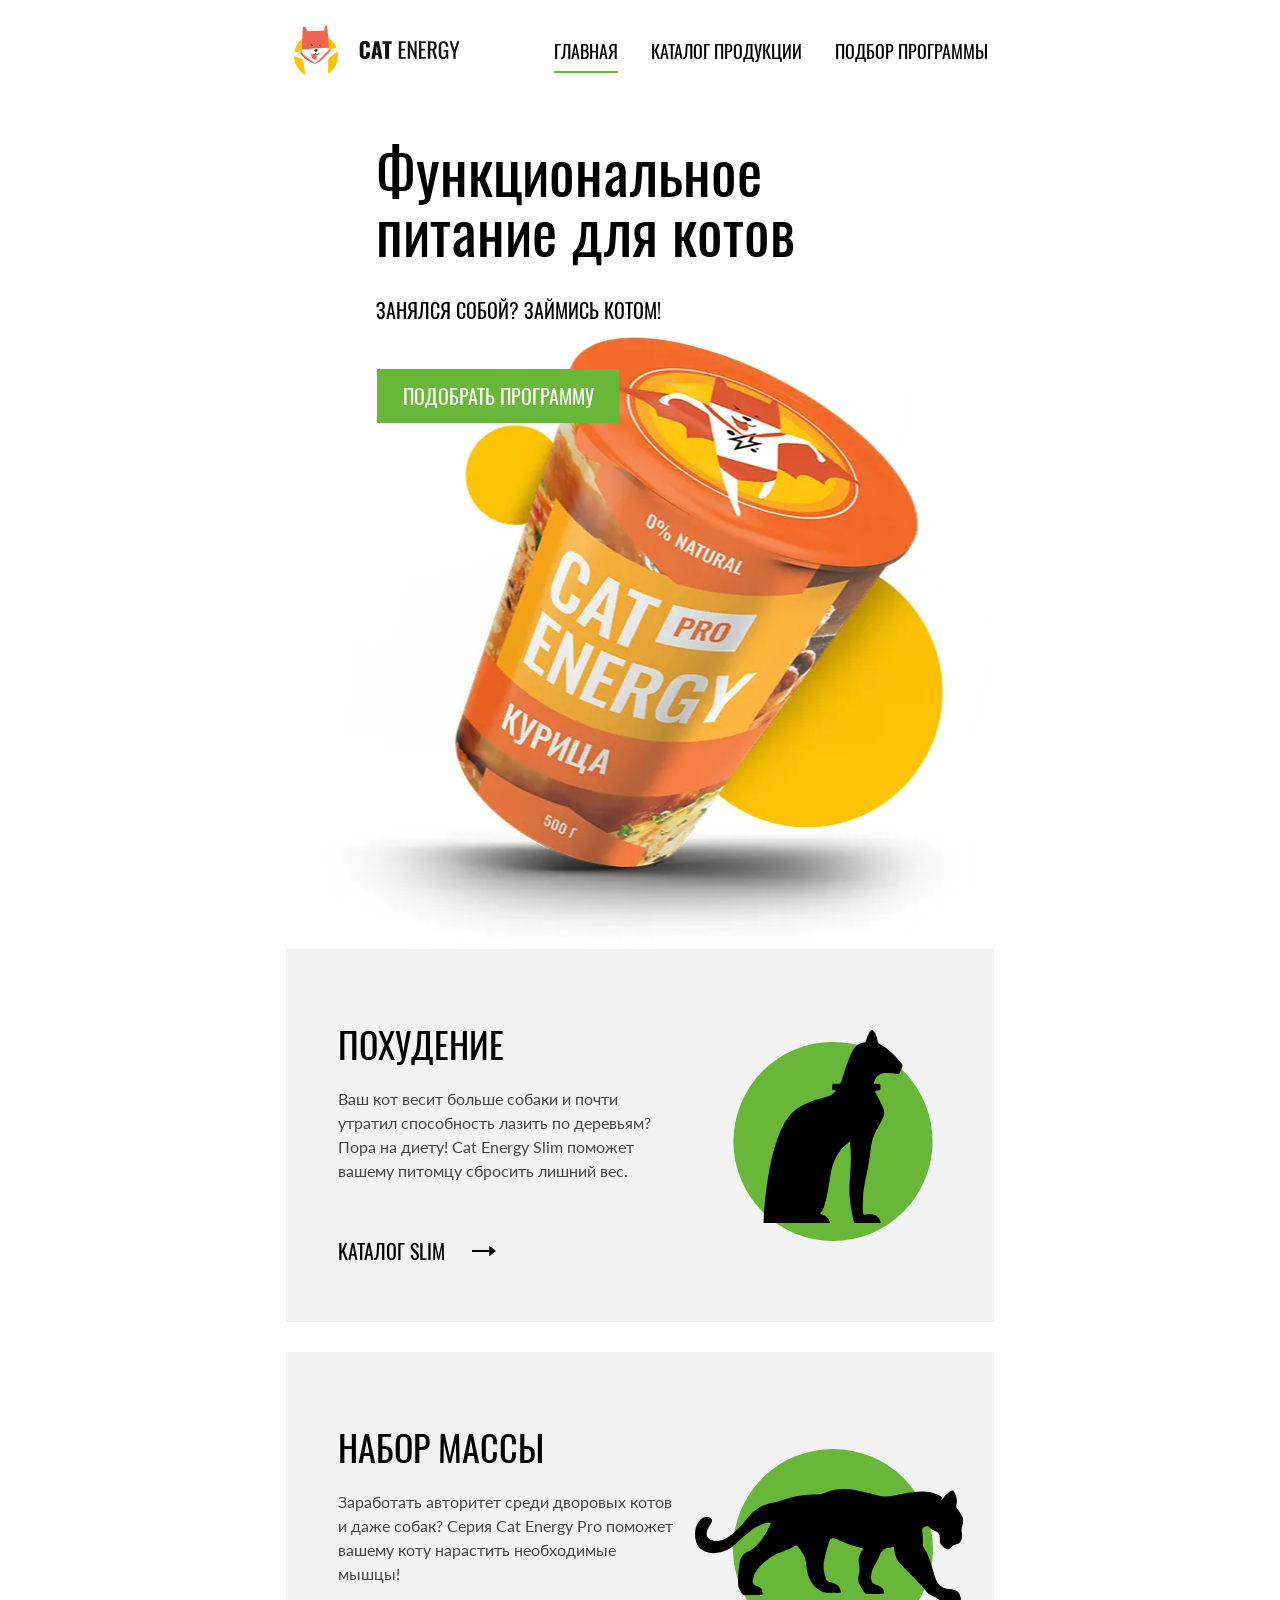
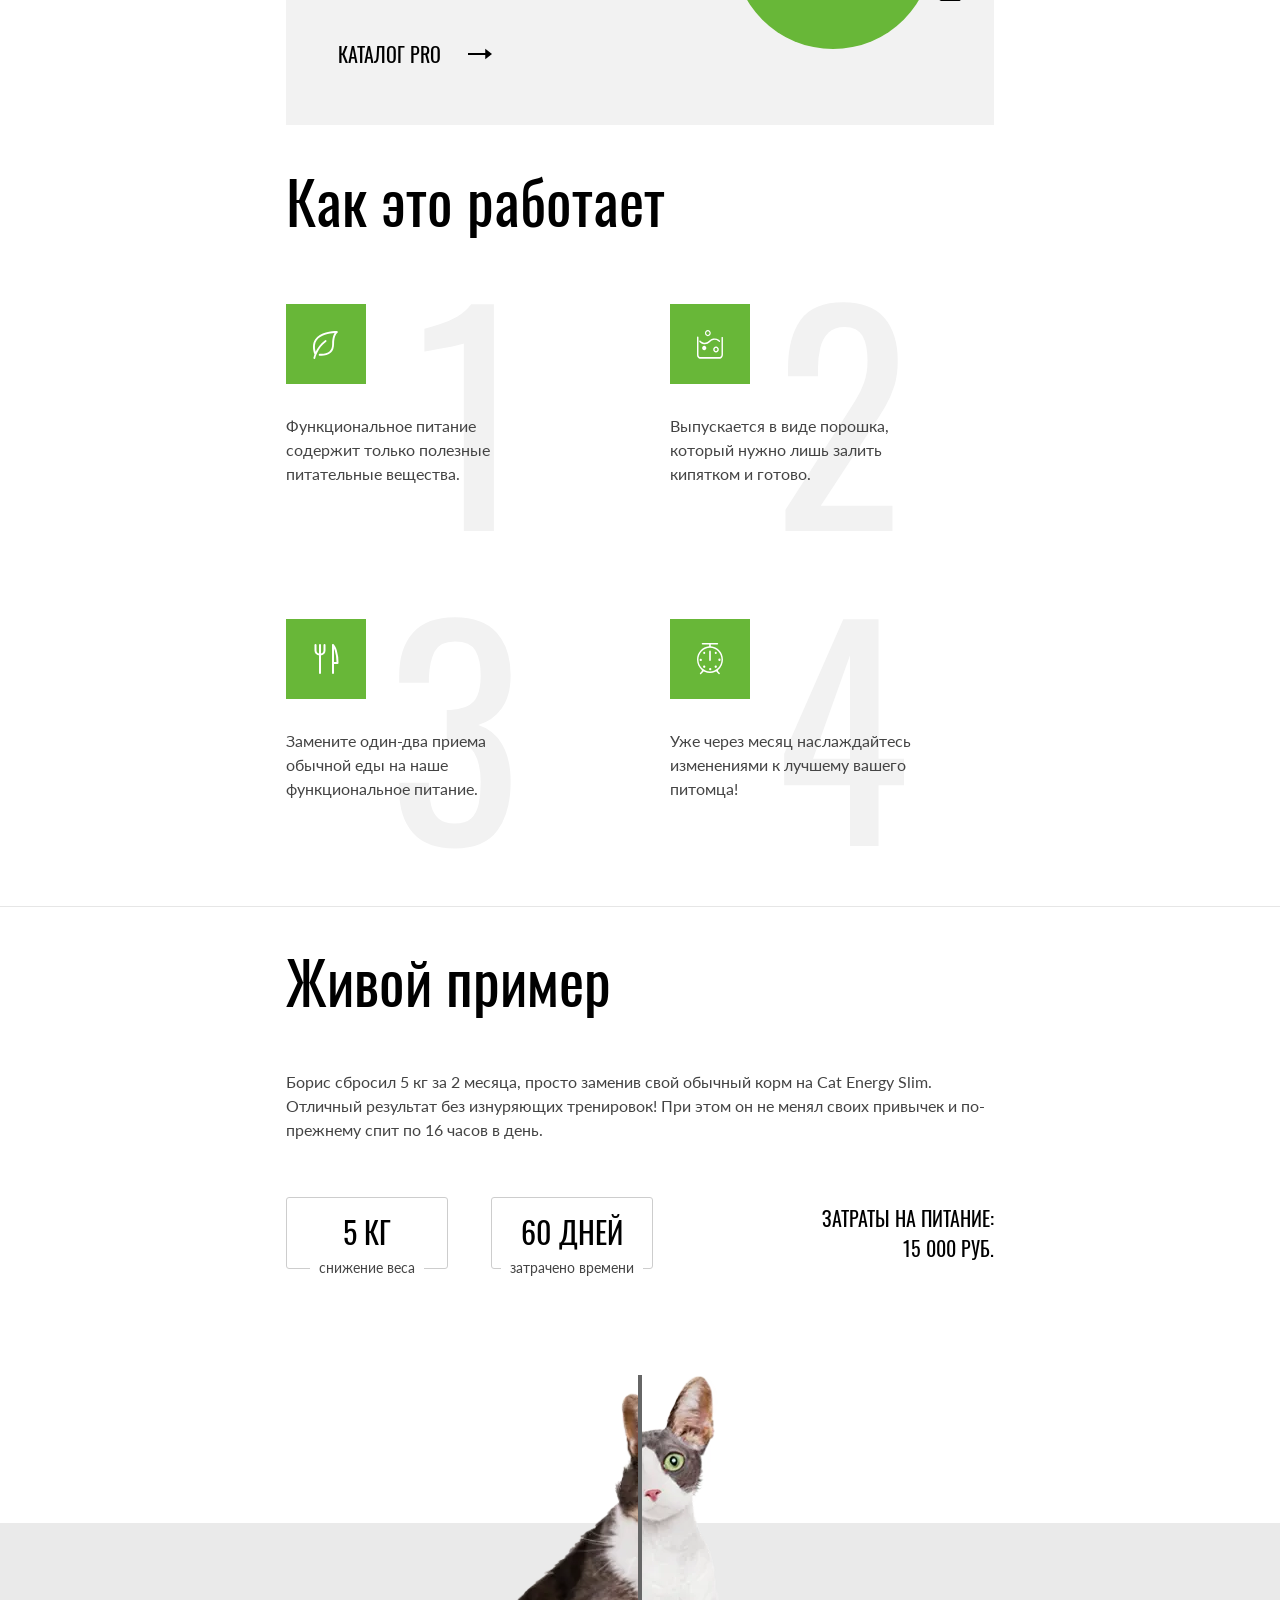
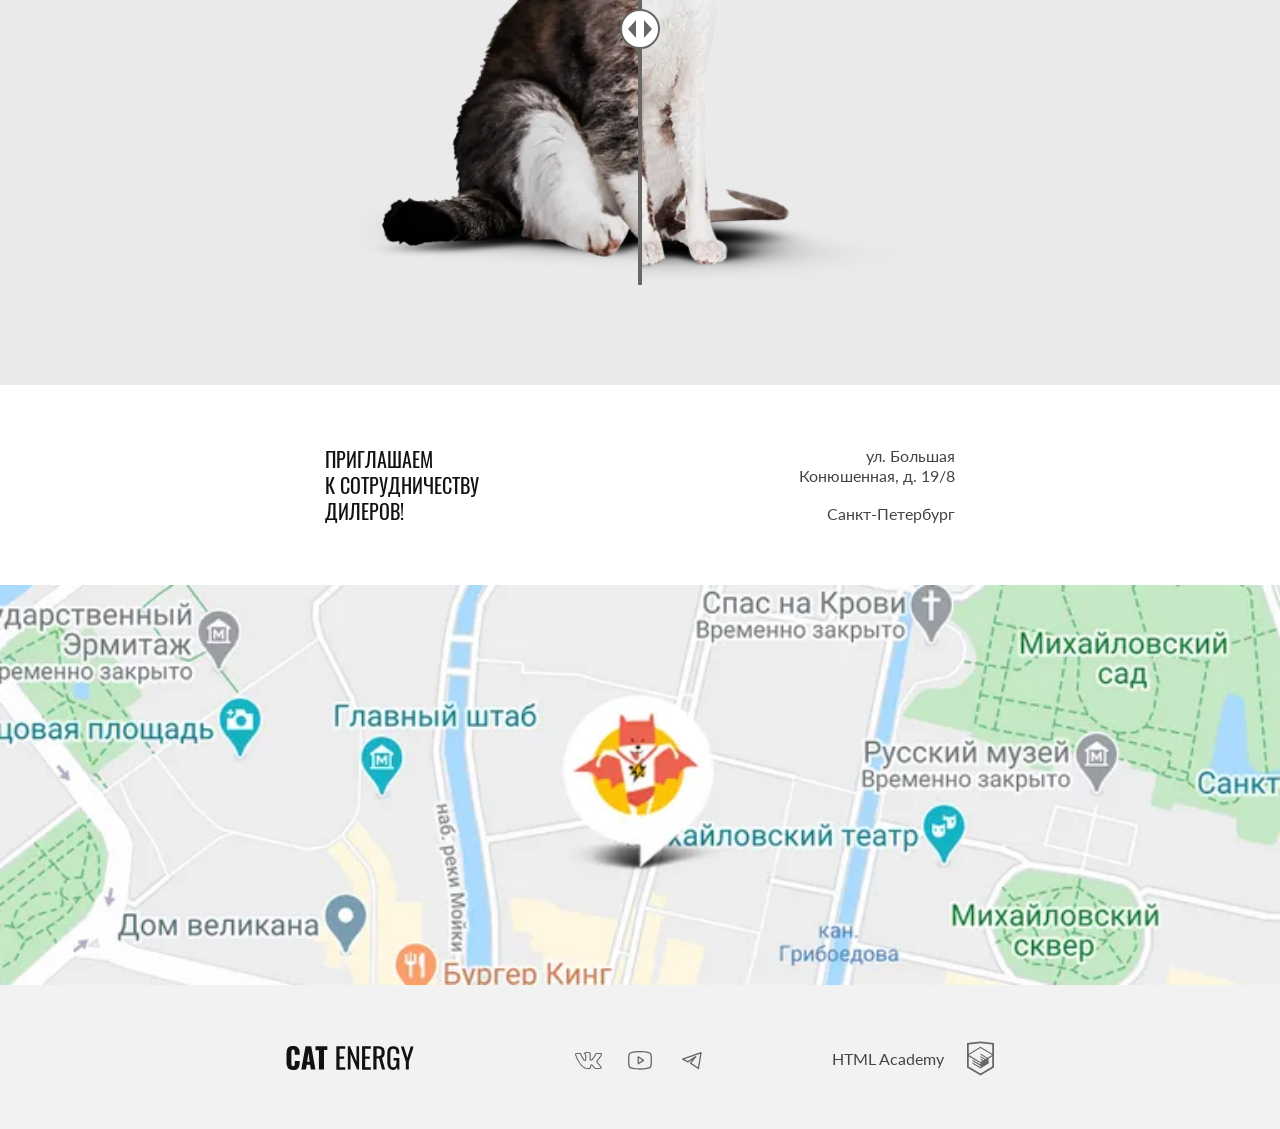
==== commit 4449eb49: "Deploying to gh-pages from @ MaremianaComp/1932195-cat-energy-2@7e38ea2bc498ff0ea4ef93daf41cafcf1b12" ====
--- a/index.html
+++ b/index.html
@@ -1 +1 @@
-<!DOCTYPE html><html class="page" lang="ru"><head><meta charset="UTF-8"><title>Cat Energy</title><link rel="icon" href="favicon.ico"><link rel="icon" href="favicons/icon.svg" type="image/svg+xml"><link rel="apple-touch-icon" href="favicons/apple.png"><link rel="manifest" href="manifest.webmanifest"><meta name="viewport" content="width=device-width,initial-scale=1"><link rel="stylesheet" href="styles/styles.css"><link rel="preload" as="font" href="fonts/lato/Lato-Regular.woff2" type="font/woff2" crossorigin="anonymous"><link rel="preload" as="font" href="fonts/lato/Lato-Regular.woff" type="font/woff" crossorigin="anonymous"><link rel="preload" as="font" href="fonts/oswald/oswaldregular.woff2" type="font/woff2" crossorigin="anonymous"><link rel="preload" as="font" href="fonts/oswald/oswaldregular.woff" type="font/woff" crossorigin="anonymous"><script src="scripts/index.js" defer="defer"></script><script src="scripts/slider.js" defer="defer"></script><script src="https://api-maps.yandex.ru/2.1/?apikey=b741650d-aeca-472d-a761-ce8550b60bb1&lang=ru_RU" defer="defer"></script></head><body class="page__body"><header class="main-header"><div class="main-header__container"><a class="main-header__logo logo" href="/"><picture><source width="70" height="59" type="image/svg+xml" media="(min-width: 1440px)" srcset="images/logo-desktop.svg"><source width="60" height="50" type="image/svg+xml" media="(min-width: 768px)" srcset="images/logo-tablet.svg"><img class="logo__picture" src="images/logo-mobile.svg" width="33" height="38" alt="Логотип Cat Energy"></picture><picture><source width="118" height="21" type="image/svg+xml" media="(min-width: 1440px)" srcset="images/logo-text-desktop.svg"><source width="101" height="18" type="image/svg+xml" media="(min-width: 768px)" srcset="images/logo-text-tablet.svg"><img class="logo__image" src="images/logo-text-mobile.svg" width="101" height="18" alt="Текст логотипа Cat Energy"></picture></a></div><nav class="main-nav main-nav--closed main-nav--nojs"><button class="main-nav__toggle" type="button" aria-label="Main nav"><span class="visually-hidden">Открыть меню</span></button><div class="main-nav__wrapper"><ul class="main-nav__list site-list main-nav__list--close"><li class="site-list__item site-list__item--active"><a class="main-nav__link main-nav__link--index main-nav__link--current" href="/">Главная</a></li><li class="site-list__item"><a class="main-nav__link main-nav__link--index" href="catalog.html">Каталог продукции</a></li><li class="site-list__item"><a class="main-nav__link main-nav__link--index" href="#">Подбор программы</a></li></ul></div></nav></header><main class="main-container"><section class="promo"><div class="promo__wrapper"><h1 class="promo__title title">Функциональное<br>питание для котов</h1><p class="promo__slogan">Занялся собой? Займись котом!</p></div><div class="container"><picture><source width="552" height="499" type="image/png" media="(min-width: 1440px)" srcset="images/products/can-desktop@1x.png, images/products/can-desktop@2x.png 2x"><source width="709" height="609" type="image/jpeg" media="(min-width: 768px)" srcset="images/products/can-tablet@1x.jpg, images/products/can-tablet@2x.jpg 2x"><img class="promo__image" src="images/products/can-mobile@1x.png" width="280" height="270" srcset="images/products/can-mobile@2x.png 2x" alt="Упаковка еды для котов серии PRO"></picture><a class="promo__link button text-boxes" href="#">Подобрать программу</a></div></section><section class="programs container container-padding"><div class="programs__wrapper"><h2 class="visually-hidden">Программы питания</h2><ul class="programs__list"><li class="programs__item programs__item--loss"><h3 class="programs__title">Похудение</h3><p class="programs__description">Ваш кот весит больше собаки и почти утратил способность лазить по деревьям? Пора на диету! Cat Energy Slim поможет вашему питомцу сбросить лишний вес.</p><a class="programs__link" href="#">Kаталог slim <span class="programs__link-icon"></span></a></li><li class="programs__item programs__item--gain"><h3 class="programs__title programs__title--gain">Набор массы</h3><p class="programs__description">Заработать авторитет среди дворовых котов и даже собак? Серия Cat Energy Pro поможет вашему коту нарастить необходимые мышцы!</p><a class="programs__link" href="#">Каталог pro <span class="programs__link-icon"></span></a></li></ul></div></section><section class="guide container container-padding"><div class="guide__wrapper"><h2 class="guide__title title-second">Как это работает</h2><ul class="guide__list"><li class="guide__item guide__item--nutrients enumerator"><p class="guide__description">Функциональное питание содержит только полезные питательные вещества.</p></li><li class="guide__item guide__item--powder enumerator"><p class="guide__description">Выпускается в виде порошка, который нужно лишь залить кипятком и готово.</p></li><li class="guide__item guide__item--replacement enumerator"><p class="guide__description">Замените один-два приема обычной еды на наше функциональное питание.</p></li><li class="guide__item guide__item--change enumerator"><p class="guide__description">Уже через месяц наслаждайтесь изменениями к лучшему вашего питомца!</p></li></ul></div></section><section class="example"><div class="example__wrapper"><div class="example__background container container-padding"><h2 class="example__title title-second">Живой пример</h2><p class="example__text">Борис сбросил 5 кг за 2 месяца, просто заменив свой обычный корм на Cat Energy Slim. Отличный результат без изнуряющих тренировок! При этом он не менял своих привычек и по-прежнему спит по 16 часов в день.</p><div class="example__line"><div class="example__list"><dl class="example__discription"><dt class="example__value">5 КГ</dt><dd class="example__option">Cнижение веса</dd></dl><dl class="example__discription"><dt class="example__value">60 ДНЕЙ</dt><dd class="example__option">Затрачено времени</dd></dl></div><p class="example__cost">Затраты на питание: <span class="example__price">15 000 РУБ.</span></p></div></div><div class="slider"><div class="slider__container"><ul class="slider__images"><li class="slider__image slider__image--before"><picture><source type="image/webp" media="(min-width: 768px)" srcset="images/slider/cat-before-tablet-desktop@1x.webp, images/slider/cat-before-tablet-desktop@2x.webp 2x" width="560" height="512"><source type="image/webp" srcset="images/slider/cat-before-mobile@1x.webp, images/slider/cat-before-mobile@2x.webp 2x"><source type="image/png" media="(min-width: 768px)" srcset="images/slider/cat-before-tablet-desktop@1x.png, images/slider/cat-before-tablet-desktop@2x.png 2x" width="560" height="512"><img class="slider__before" src="images/slider/cat-before-mobile@1x.png" srcset="images/slider/cat-before-mobile@2x.png 2x" alt="Кот до приема cat Energy" width="280" height="256"></picture></li><li class="slider__image slider__image--after"><picture><source type="image/webp" media="(min-width: 768px)" srcset="images/slider/cat-after-tablet-desktop@1x.webp, images/slider/cat-after-tablet-desktop@2x.webp 2x" width="560" height="512"><source type="image/webp" srcset="images/slider/cat-after-mobile@1x.webp, images/slider/cat-after-mobile@2x.webp 2x"><source type="image/png" media="(min-width: 768px)" srcset="images/slider/cat-after-tablet-desktop@1x.png, images/slider/cat-after-tablet-desktop@2x.png 2x" width="560" height="512"><img class="slider__after" src="images/slider/cat-after-mobile@1x.png" srcset="images/slider/cat-after-mobile@2x.png 2x" alt="Кот после приема cat Energy" width="280" height="256"></picture></li></ul><div class="slider__input"><button class="slider__button" type="button"><span class="visually-hidden">Посмотреть изменения</span></button></div></div></div></div></section></main><footer class="main-footer"><section class="contacts"><h2 class="visually-hidden">Контакты</h2><div class="contacts__wrapper container container-padding"><div class="contacts__content"><p class="contacts__slogan text-boxes">Приглашаем <span class="line-break-span">к сотрудничеству</span> дилеров!</p><address class="contacts__address">ул. Большая <span class="line-break-span">Конюшенная, д. 19/8</span> <span class="contacts__city">Санкт-Петербург</span></address></div></div><div class="contacts__map" id="map" style="width:100%; height:400px"></div></section><div class="main-footer__wrapper container container-padding"><a class="main-footer__logo logo" href="/" aria-label="Логотип Cat Energy"><img class="logo__text" src="images/logo-text.svg" width="128" height="24" alt="Товарный знак компании Cat Energy"></a><div class="main-footer__social social"><ul class="social__list"><li class="social__item"><a class="social__link social__link--vkontakte" href="https://vk.com/htmlacademy" target="_blank" rel="noreferrer noopener" aria-label="Vkontakte"></a></li><li class="social__item"><a class="social__link social__link--youtube" href="https://www.youtube.com/user/htmlacademyru" target="_blank" rel="noreferrer noopener" aria-label="Youtube"></a></li><li class="social__item"><a class="social__link social__link--telegram" href="https://t.me/htmlacademy" target="_blank" rel="noreferrer noopener" aria-label="Telegram"></a></li></ul></div><div class="main-footer__copyright copyright"><a class="copyright__link" href="https://htmlacademy.ru/intensive/adaptive" target="_blank" rel="noreferrer noopener"><span>HTML Academy</span> <svg class="copyright__link-logo" width="27" height="35" viewBox="0 0 27 35" fill="currentColor" xmlns="http://www.w3.org/2000/svg"><path d="M13.6426 0.515754L13.5 0.5L0 1.90733V26.5129L13.5 34.5L27 26.5129V1.90733L13.6426 0.515754ZM25.2344 25.5151L13.5 32.4573L1.76561 25.5151V15.4293L13.4507 22.3451L13.4701 23.5984L5.45351 18.8548L5.44295 20.0801L13.4894 24.8885L13.5088 26.175L5.46408 21.4174L5.45351 22.6427L13.5 27.4511L21.6239 22.6182V21.3929V17.409L25.2432 15.2595L25.2344 25.5151ZM25.2344 13.9519L22.0147 15.8319L20.5325 16.7071L13.4666 12.5201L13.456 13.7454L19.4957 17.318L19.4429 17.3495L19.3126 17.4247L18.4536 17.9166L13.4666 14.9689L13.456 16.1942L17.3921 18.5222L16.4591 19.1314L16.438 19.1436L13.4666 17.402L13.456 18.6273L15.4029 19.7615L13.4155 20.9483L1.7973 14.0762L13.4349 7.11831L25.2344 13.9519ZM25.2344 12.7266L13.4401 5.81075L1.76561 12.7196V3.4897L13.5 2.26442L25.2344 3.4897V12.7266Z"/></svg></a></div></div></footer><script src="scripts/script.js"></script></body></html>+<!DOCTYPE html><html class="page" lang="ru"><head><meta charset="UTF-8"><title>Cat Energy</title><link rel="icon" href="favicon.ico"><link rel="icon" href="favicons/icon.svg" type="image/svg+xml"><link rel="apple-touch-icon" href="favicons/apple.png"><link rel="manifest" href="manifest.webmanifest"><meta name="viewport" content="width=device-width,initial-scale=1"><link rel="stylesheet" href="styles/styles.css"><link rel="preload" as="font" href="fonts/lato/Lato-Regular.woff2" type="font/woff2" crossorigin="anonymous"><link rel="preload" as="font" href="fonts/lato/Lato-Regular.woff" type="font/woff" crossorigin="anonymous"><link rel="preload" as="font" href="fonts/oswald/oswaldregular.woff2" type="font/woff2" crossorigin="anonymous"><link rel="preload" as="font" href="fonts/oswald/oswaldregular.woff" type="font/woff" crossorigin="anonymous"><script src="scripts/index.js" defer="defer"></script><script src="scripts/slider.js" defer="defer"></script><script src="https://api-maps.yandex.ru/2.1/?apikey=b741650d-aeca-472d-a761-ce8550b60bb1&lang=ru_RU" defer="defer"></script></head><body class="page__body"><header class="main-header"><div class="main-header__container"><a class="main-header__logo logo" href="/"><picture><source width="70" height="59" type="image/svg+xml" media="(min-width: 1440px)" srcset="images/logo-desktop.svg"><source width="60" height="50" type="image/svg+xml" media="(min-width: 768px)" srcset="images/logo-tablet.svg"><img class="logo__picture" src="images/logo-mobile.svg" width="33" height="38" alt="Логотип Cat Energy"></picture><picture><source width="118" height="21" type="image/svg+xml" media="(min-width: 1440px)" srcset="images/logo-text-desktop.svg"><source width="101" height="18" type="image/svg+xml" media="(min-width: 768px)" srcset="images/logo-text-tablet.svg"><img class="logo__image" src="images/logo-text-mobile.svg" width="101" height="18" alt="Текст логотипа Cat Energy"></picture></a></div><nav class="main-nav main-nav--closed main-nav--nojs"><button class="main-nav__toggle" type="button" aria-label="Main nav"><span class="visually-hidden">Открыть меню</span></button><div class="main-nav__wrapper"><ul class="main-nav__list site-list main-nav__list--close"><li class="site-list__item site-list__item--active"><a class="main-nav__link main-nav__link--index main-nav__link--current" href="/">Главная</a></li><li class="site-list__item"><a class="main-nav__link main-nav__link--index" href="catalog.html">Каталог продукции</a></li><li class="site-list__item"><a class="main-nav__link main-nav__link--index" href="#">Подбор программы</a></li></ul></div></nav></header><main class="main-container"><section class="promo"><div class="promo__wrapper"><h1 class="promo__title title">Функциональное<br>питание для котов</h1><p class="promo__slogan">Занялся собой? Займись котом!</p></div><div class="container"><picture><source width="552" height="499" type="image/webp" media="(min-width: 1440px)" srcset="images/products/can-desktop@1x.webp, images/products/can-desktop@2x.webp 2x"><source width="709" height="609" type="image/webp" media="(min-width: 768px)" srcset="images/products/can-tablet@1x.webp, images/products/can-tablet@2x.webp 2x"><source type="image/webp" srcset="images/products/can-mobile@1x.webp, images/products/can-mobile@2x.webp 2x"><source width="552" height="499" type="image/png" media="(min-width: 1440px)" srcset="images/products/can-desktop@1x.png, images/products/can-desktop@2x.png 2x"><source width="709" height="609" type="image/jpeg" media="(min-width: 768px)" srcset="images/products/can-tablet@1x.jpg, images/products/can-tablet@2x.jpg 2x"><img class="promo__image" src="images/products/can-mobile@1x.png" width="280" height="270" srcset="images/products/can-mobile@2x.png 2x" alt="Упаковка еды для котов серии PRO"></picture><a class="promo__link button text-boxes" href="#">Подобрать программу</a></div></section><section class="programs container container-padding"><div class="programs__wrapper"><h2 class="visually-hidden">Программы питания</h2><ul class="programs__list"><li class="programs__item programs__item--loss"><h3 class="programs__title">Похудение</h3><p class="programs__description">Ваш кот весит больше собаки и почти утратил способность лазить по деревьям? Пора на диету! Cat Energy Slim поможет вашему питомцу сбросить лишний вес.</p><a class="programs__link" href="#">Kаталог slim <span class="programs__link-icon"></span></a></li><li class="programs__item programs__item--gain"><h3 class="programs__title programs__title--gain">Набор массы</h3><p class="programs__description">Заработать авторитет среди дворовых котов и даже собак? Серия Cat Energy Pro поможет вашему коту нарастить необходимые мышцы!</p><a class="programs__link" href="#">Каталог pro <span class="programs__link-icon"></span></a></li></ul></div></section><section class="guide container container-padding"><div class="guide__wrapper"><h2 class="guide__title title-second">Как это работает</h2><ul class="guide__list"><li class="guide__item guide__item--nutrients enumerator"><p class="guide__description">Функциональное питание содержит только полезные питательные вещества.</p></li><li class="guide__item guide__item--powder enumerator"><p class="guide__description">Выпускается в виде порошка, который нужно лишь залить кипятком и готово.</p></li><li class="guide__item guide__item--replacement enumerator"><p class="guide__description">Замените один-два приема обычной еды на наше функциональное питание.</p></li><li class="guide__item guide__item--change enumerator"><p class="guide__description">Уже через месяц наслаждайтесь изменениями к лучшему вашего питомца!</p></li></ul></div></section><section class="example"><div class="example__wrapper"><div class="example__background container container-padding"><h2 class="example__title title-second">Живой пример</h2><p class="example__text">Борис сбросил 5 кг за 2 месяца, просто заменив свой обычный корм на Cat Energy Slim. Отличный результат без изнуряющих тренировок! При этом он не менял своих привычек и по-прежнему спит по 16 часов в день.</p><div class="example__line"><div class="example__list"><dl class="example__discription"><dt class="example__value">5 КГ</dt><dd class="example__option">Cнижение веса</dd></dl><dl class="example__discription"><dt class="example__value">60 ДНЕЙ</dt><dd class="example__option">Затрачено времени</dd></dl></div><p class="example__cost">Затраты на питание: <span class="example__price">15 000 РУБ.</span></p></div></div><div class="slider"><div class="slider__container"><ul class="slider__images"><li class="slider__image slider__image--before"><picture><source type="image/webp" media="(min-width: 768px)" srcset="images/slider/cat-before-tablet-desktop@1x.webp, images/slider/cat-before-tablet-desktop@2x.webp 2x" width="560" height="512"><source type="image/webp" srcset="images/slider/cat-before-mobile@1x.webp, images/slider/cat-before-mobile@2x.webp 2x"><source type="image/png" media="(min-width: 768px)" srcset="images/slider/cat-before-tablet-desktop@1x.png, images/slider/cat-before-tablet-desktop@2x.png 2x" width="560" height="512"><img class="slider__before" src="images/slider/cat-before-mobile@1x.png" srcset="images/slider/cat-before-mobile@2x.png 2x" alt="Кот до приема cat Energy" width="280" height="256"></picture></li><li class="slider__image slider__image--after"><picture><source type="image/webp" media="(min-width: 768px)" srcset="images/slider/cat-after-tablet-desktop@1x.webp, images/slider/cat-after-tablet-desktop@2x.webp 2x" width="560" height="512"><source type="image/webp" srcset="images/slider/cat-after-mobile@1x.webp, images/slider/cat-after-mobile@2x.webp 2x"><source type="image/png" media="(min-width: 768px)" srcset="images/slider/cat-after-tablet-desktop@1x.png, images/slider/cat-after-tablet-desktop@2x.png 2x" width="560" height="512"><img class="slider__after" src="images/slider/cat-after-mobile@1x.png" srcset="images/slider/cat-after-mobile@2x.png 2x" alt="Кот после приема cat Energy" width="280" height="256"></picture></li></ul><div class="slider__input"><button class="slider__button" type="button"><span class="visually-hidden">Посмотреть изменения</span></button></div></div></div></div></section></main><footer class="main-footer"><section class="contacts"><h2 class="visually-hidden">Контакты</h2><div class="contacts__wrapper container container-padding"><div class="contacts__content"><p class="contacts__slogan text-boxes">Приглашаем <span class="line-break-span">к сотрудничеству</span> дилеров!</p><address class="contacts__address">ул. Большая <span class="line-break-span">Конюшенная, д. 19/8</span> <span class="contacts__city">Санкт-Петербург</span></address></div></div><div class="contacts__map" id="map" style="width:100%; height:400px"></div></section><div class="main-footer__wrapper container container-padding"><a class="main-footer__logo logo" href="/" aria-label="Логотип Cat Energy"><img class="logo__text" src="images/logo-text.svg" width="128" height="24" alt="Товарный знак компании Cat Energy"></a><div class="main-footer__social social"><ul class="social__list"><li class="social__item"><a class="social__link social__link--vkontakte" href="https://vk.com/htmlacademy" target="_blank" rel="noreferrer noopener" aria-label="Vkontakte"></a></li><li class="social__item"><a class="social__link social__link--youtube" href="https://www.youtube.com/user/htmlacademyru" target="_blank" rel="noreferrer noopener" aria-label="Youtube"></a></li><li class="social__item"><a class="social__link social__link--telegram" href="https://t.me/htmlacademy" target="_blank" rel="noreferrer noopener" aria-label="Telegram"></a></li></ul></div><div class="main-footer__copyright copyright"><a class="copyright__link" href="https://htmlacademy.ru/intensive/adaptive" target="_blank" rel="noreferrer noopener"><span>HTML Academy</span> <svg class="copyright__link-logo" width="27" height="35" viewBox="0 0 27 35" fill="currentColor" xmlns="http://www.w3.org/2000/svg"><path d="M13.6426 0.515754L13.5 0.5L0 1.90733V26.5129L13.5 34.5L27 26.5129V1.90733L13.6426 0.515754ZM25.2344 25.5151L13.5 32.4573L1.76561 25.5151V15.4293L13.4507 22.3451L13.4701 23.5984L5.45351 18.8548L5.44295 20.0801L13.4894 24.8885L13.5088 26.175L5.46408 21.4174L5.45351 22.6427L13.5 27.4511L21.6239 22.6182V21.3929V17.409L25.2432 15.2595L25.2344 25.5151ZM25.2344 13.9519L22.0147 15.8319L20.5325 16.7071L13.4666 12.5201L13.456 13.7454L19.4957 17.318L19.4429 17.3495L19.3126 17.4247L18.4536 17.9166L13.4666 14.9689L13.456 16.1942L17.3921 18.5222L16.4591 19.1314L16.438 19.1436L13.4666 17.402L13.456 18.6273L15.4029 19.7615L13.4155 20.9483L1.7973 14.0762L13.4349 7.11831L25.2344 13.9519ZM25.2344 12.7266L13.4401 5.81075L1.76561 12.7196V3.4897L13.5 2.26442L25.2344 3.4897V12.7266Z"/></svg></a></div></div></footer><script src="scripts/script.js"></script></body></html>
--- a/styles/styles.css
+++ b/styles/styles.css
@@ -1 +1 @@
-@font-face{font-family:Lato;font-weight:400;font-style:normal;font-display:swap;src:url(../fonts/lato/Lato-Regular.woff2)format("woff2")}@font-face{font-family:Oswald;font-weight:400;font-style:normal;font-display:swap;src:url(../fonts/oswald/oswaldregular.woff2)format("woff2")}@font-face{font-family:Lato;font-weight:400;font-style:normal;font-display:swap;src:url(../fonts/lato/Lato-Regular.woff)format("woff")}@font-face{font-family:Oswald;font-weight:400;font-style:normal;font-display:swap;src:url(../fonts/oswald/oswaldregular.woff)format("woff")}*,:before,:after{box-sizing:border-box}body{color:#444;margin:0;font-family:Lato,Arial,sans-serif;font-size:14px;line-height:18px;position:relative}img{object-fit:contain}a{text-decoration:none}.line-break-span{display:block}.visually-hidden{white-space:nowrap;-webkit-clip-path:inset(100%);clip-path:inset(100%);border:0;width:1px;height:1px;margin:-1px;padding:0;position:absolute;overflow:hidden}.page{height:100%}.page__body{grid-template-rows:min-content 1fr min-content;min-height:100%;display:grid}.button{color:#fff;text-align:center;background-color:#68b738;border:none;min-width:280px;padding:10px}.button:not(:disabled):hover,.button:not(:disabled):active,.button:not(:disabled):focus-visible{background-color:#5eaa2f}.button:not(:disabled):active{color:#ffffff4d}.button:disabled{background-color:#e7e7e7}@media (width>=768px){.main-header{gap:68px;width:768px;margin:0 auto;padding:0 30px;display:flex}}@media (width>=1440px){.main-header{align-items:center;gap:448px;width:1440px;padding:31px 110px}}.main-header__container{max-width:320px;margin:0 auto;position:relative}@media (width>=768px){.main-header__container{align-items:center;max-width:200px;margin:25px 0 0;display:flex}}.main-header__logo{align-items:center;width:210px;padding:13px 0 10px 20px;display:inline-flex}@media (width>=768px){.main-header__logo{margin:0 13px 0 0;padding:0}}@media (width>=1440px){.main-header__logo{height:59px}}.main-header__logo:not(:disabled):hover,.main-header__logo:not(:disabled):focus-visible{opacity:.8}.main-header__logo:not(:disabled):active{opacity:.6}.main-header__logo:disabled{opacity:.2}.container{max-width:320px;margin:0 auto;position:relative}@media (width>=768px){.container{max-width:768px}}@media (width>=1440px){.container{max-width:1440px}}.logo__picture{margin-right:56px}@media (width>=768px){.logo__picture{margin-right:13px}}.toggle{cursor:pointer;background-color:#fff;background-image:url(../icons/stack.svg#menu-close);background-position:50%;background-repeat:no-repeat;background-size:24px 24px;border:none;width:65px;height:65px}.toggle:hover{opacity:.6}.toggle:active{opacity:.3}@media (width>=768px){.toggle{display:none}}.main-nav{width:100%}.main-nav__toggle{z-index:2;cursor:pointer;background-color:#fff;border:none;width:65px;height:65px;padding:0;display:block;position:absolute;top:0;right:0}.main-nav--closed .main-nav__toggle:before{content:"";background-color:#000;width:24px;height:2px;position:absolute;top:20px;left:21px;box-shadow:0 8px #000,0 16px #000}.main-nav--closed .main-nav__toggle:focus:before{background-color:#0009;box-shadow:0 8px #0009,0 16px #0009}.main-nav--closed .main-nav__toggle:active:before{background-color:#0000004d;box-shadow:0 8px #0000004d,0 16px #0000004d}@media (width<=767px){.main-nav--closed .site-list__item,.main-nav--closed .user-list__item{display:none}.main-nav--opened .main-nav__wrapper{z-index:10;background-color:#fff;min-width:100vw;min-height:21vh;position:absolute}.main-nav--nojs .main-nav__toggle{display:none}.main-nav--nojs .main-nav__wrapper{min-height:0;position:static}.main-nav--nojs .site-list__item{display:block}.main-nav--nojs .user-list__item{background-color:#fff;display:block}}.main-nav--opened .main-nav__toggle:before,.main-nav--opened .main-nav__toggle:after{content:"";background-color:#000;width:26px;height:2px;position:absolute;top:31px;left:23px}.main-nav--opened .main-nav__toggle:before{box-shadow:none;transform:rotate(45deg)}.main-nav--opened .main-nav__toggle:after{transform:rotate(-45deg)}.main-nav--opened .main-nav__toggle:active:before,.main-nav--opened .main-nav__toggle:active:after{background-color:#0000004d}.main-nav__list{margin:0;padding:0;list-style-type:none}.main-nav__list a{color:#000;text-transform:uppercase;font-family:Oswald,Arial,sans-serif;font-size:20px;line-height:20px}@media (width>=768px){.main-nav__list a{font-size:18px;line-height:24px}}@media (width>=1440px){.main-nav__list a{font-size:20px;line-height:20px}}@media (width>=768px){.main-nav__list{width:436px}.main-nav__toggle{display:none}}@media (width>=1440px){.main-nav__list{width:475px}}.site-list{border-bottom:1px solid #e6e6e6}@media (width>=768px){.site-list{border:none;flex-wrap:wrap;justify-content:flex-start;width:480px;display:flex}}@media (width>=1440px){.site-list{justify-content:flex-end;width:570px}}@media (width>=768px){.site-list__item{margin-right:33px}.site-list__item:last-child{margin-right:0}.site-list__item--active{position:relative}.site-list__item--active:after{content:"";background:#68b738;height:2px;position:absolute;bottom:2px;left:0;right:0}}@media (width>=768px) and (width>=1440px){.site-list__item--active:after{background:#fff}}@media (width>=768px){.site-list__item--active-catalog{position:relative}}@media (width>=768px) and (width>=768px){.site-list__item--active-catalog:after{content:"";background:#68b738;height:2px;position:absolute;bottom:2px;left:0;right:0}}@media (width>=768px){.site-list__item a[href]:hover{opacity:.6}.site-list__item a[href]:active{opacity:.3}}@media (width>=1440px){.site-list__item a[href]{color:#fff}.site-list__item a[href]:hover{opacity:.6}.site-list__item a[href]:active{opacity:.3}.site-list__item--catalog a[href]{color:#111}}.site-list a{text-align:center;border-top:1px solid #e6e6e6;padding-top:19px;padding-bottom:26px;display:block}@media (width>=768px){.site-list a{border:none;padding:39px 0 12px}.main-container{margin-bottom:21px}}.promo{flex-direction:column;min-height:480px;margin-bottom:20px;display:flex}@media (width>=768px){.promo{max-width:768px;min-height:870px;margin:0 auto;padding:36px 120px}}@media (width>=1440px){.promo{max-width:1300px;min-height:631px;padding-top:55px}}.promo__wrapper{background-color:#4f4f54;background-image:-webkit-linear-gradient(#68b738d9 0% 100%),-webkit-image-set(url(../images/backgrounds/cat-background-mobile@1x.jpg) 1x,url(../images/backgrounds/cat-background-mobile@2x.jpg) 2x);background-image:linear-gradient(#68b738d9 0% 100%),image-set("../images/backgrounds/cat-background-mobile@1x.jpg" 1x,"../images/backgrounds/cat-background-mobile@2x.jpg" 2x);background-position:top,top;background-repeat:no-repeat;background-size:100% 302px,320px 302px;min-height:302px;margin-bottom:100px;padding-top:25px}@media (width>=768px){.promo__wrapper{background:0 0;margin-bottom:-85px}}@media (width>=1440px){.promo__wrapper:before{content:"";z-index:-1;background-color:#4f4f54;background-image:linear-gradient(#68b738d9 0% 100%),url(../images/backgrounds/cat-background@2x.jpg);background-position:100%,0%;background-repeat:no-repeat;background-size:cover,1040px 100%;width:50%;height:694px;position:absolute;top:0;right:0}}.promo__title{color:#fff;width:280px;margin:0 auto 26px}@media (width>=768px){.promo__title{color:#000;width:420px;margin-bottom:40px;margin-left:0;margin-right:0}}.promo__slogan{text-transform:uppercase;color:#fff;text-align:center;width:280px;margin:0 auto;font-family:Oswald,Arial,sans-serif;font-size:14px;line-height:14px}@media (width>=768px){.promo__slogan{color:#000;text-align:start;width:420px;margin-left:0;margin-right:0;font-size:20px;line-height:20px}}.promo__image{position:absolute;top:-237px;left:50%;translate:-50%}@media (width>=768px){.promo__image{z-index:-1;top:5px}}@media (width>=1440px){.promo__image{top:-279px;left:114px}}.promo__link{justify-content:center;margin-top:37px;display:inline-flex}@media (width>=768px){.promo__link{min-width:242px;margin-left:-263px;padding:14px}}@media (width>=1440px){.promo__link{margin-left:-529px}}.title{text-align:center;font-family:Oswald,Arial,sans-serif;font-size:36px;font-weight:400;line-height:36px}@media (width>=768px){.title{text-align:start;font-size:60px;line-height:60px}.programs{margin-bottom:45px}}.programs__list{margin:0;padding:0;list-style-type:none}@media (width>=1440px){.programs__list{flex-wrap:wrap;gap:80px;display:flex}}.programs__item{background-color:#f2f2f2;background-repeat:no-repeat;margin-bottom:22px;padding:21px 20px 18px}@media (width>=768px){.programs__item{margin-bottom:30px;padding:77px 316px 58px 52px}}@media (width>=1440px){.programs__item{max-width:570px;padding:77px 60px 55px 52px}}.programs__item--loss{background-image:url(../icons/stack.svg#cat-slim);background-position:20px 21px;background-size:50px 53px}@media (width>=768px){.programs__item--loss{background-position:right 12% top 50%;background-size:200px 211px}}@media (width>=1440px){.programs__item--loss{background-position:right 89% top 15%;background-size:100px 106px}}.programs__item--gain{background-image:url(../icons/stack.svg#cat-pro);background-position:11px 25px;background-size:67px 50px}@media (width>=768px){.programs__item--gain{background-position:right 7% top 56%;background-size:268px 200px}}@media (width>=1440px){.programs__item--gain{background-position:right 93% top 17%;background-size:134px 100px}}.programs__title{text-transform:uppercase;color:#000;text-align:center;margin:8px 8px 30px 16px;font-family:Oswald,Arial,sans-serif;font-size:24px;font-weight:400;line-height:37px}@media (width>=768px){.programs__title{text-align:start;margin:0 0 25px;font-size:36px;line-height:36px}}@media (width>=1440px){.programs__title{text-align:center;margin:0 0 73px 29px}}.programs__title--gain{margin-left:47px}@media (width>=768px){.programs__title--gain{margin:0 0 25px}}@media (width>=1440px){.programs__title--gain{margin-bottom:73px;margin-left:72px}}.programs__description{border-bottom:1px solid #d9d9d9;margin:0 0 19px;padding-bottom:21px}@media (width>=768px){.programs__description{border:none;margin-bottom:37px;font-size:16px;line-height:24px}}@media (width>=1440px){.programs__description{margin-bottom:11px}}.programs__link{text-transform:uppercase;color:#000;font-family:Oswald,Arial,sans-serif;font-size:16px;line-height:16px;position:relative}@media (width>=768px){.programs__link{min-width:165px;font-size:20px;line-height:20px}}.programs__link:hover .programs__link-icon:after{left:0}.programs__link:active{opacity:.3}.programs__link-icon{width:40px;height:12px;display:inline-flex;position:relative;overflow:hidden}@media (width>=768px){.programs__link-icon{width:49px;height:16px}}.programs__link-icon:after{content:"";background-color:#000;width:100%;height:100%;position:absolute;top:-1px;left:-3px;-webkit-mask-image:url(../icons/stack.svg#arrow);mask-image:url(../icons/stack.svg#arrow);-webkit-mask-position:100%;mask-position:100%;-webkit-mask-size:24px 12px;mask-size:24px 12px;-webkit-mask-repeat:no-repeat;mask-repeat:no-repeat}.container-padding{padding:0 20px}@media (width>=768px){.container-padding{padding:0 30px}}@media (width>=1440px){.container-padding{padding:0 110px}}.guide{margin-bottom:49px}@media (width>=768px){.guide{min-height:736px;margin-bottom:0}}@media (width>=1440px){.guide{min-height:396px}}.guide__list{margin:0;padding:0;list-style-type:none}@media (width>=768px){.guide__list{grid-template-columns:247px 249px;gap:62px 137px;display:grid}}@media (width>=1440px){.guide__list{flex-wrap:wrap;gap:73px;display:flex}}.guide__item{margin-bottom:20px;display:flex}@media (width>=768px){.guide__item{flex-direction:column;margin:0;padding:14px 0 57px}}@media (width>=1440px){.guide__item{max-width:250px}}.guide__item:before{content:"";background-position:50%;background-repeat:no-repeat;background-size:60px 60px;flex-shrink:0;width:60px;height:60px;display:block}@media (width>=768px){.guide__item:before{background-size:80px 80px;width:80px;height:80px}}.guide__item--nutrients:before{background-image:url(../icons/stack.svg#nutrients-mobile)}@media (width>=768px){.guide__item--nutrients:before{background-image:url(../icons/stack.svg#nutrients)}}.guide__item--powder:before{background-image:url(../icons/stack.svg#powder-mobile)}@media (width>=768px){.guide__item--powder:before{background-image:url(../icons/stack.svg#powder)}}.guide__item--replacement:before{background-image:url(../icons/stack.svg#replacement-mobile)}@media (width>=768px){.guide__item--replacement:before{background-image:url(../icons/stack.svg#replacement)}}.guide__item--change:before{background-image:url(../icons/stack.svg#change-mobile)}@media (width>=768px){.guide__item--change:before{background-image:url(../icons/stack.svg#change)}}.guide__description{margin:0 0 0 20px}@media (width>=768px){.guide__description{margin:30px 0 0;font-size:16px;line-height:24px}}.enumerator{counter-increment:enumerator 1;position:relative}@media (width>=768px){.enumerator:after{color:#f2f2f2;content:counter(enumerator);z-index:-1;font-family:Oswald,Arial,sans-serif;font-size:280px;line-height:280px;position:absolute;top:-25px;right:11px}}.title-second{color:#000;margin:0 0 40px;font-family:Oswald,Arial,sans-serif;font-size:36px;font-weight:400;line-height:40px}@media (width>=768px){.title-second{margin-bottom:60px;font-size:60px;line-height:60px}}.example{background:#eaeaea;height:659px;padding-top:24px}@media (width>=768px){.example{background:0 0;border-top:1px solid #e6e6e6;height:1059px;padding-top:43px;box-shadow:100vw 0 #e6e6e6}}@media (width>=1440px){.example{border:none;height:623px}.example:before{content:"";background-color:#f2f2f2;width:100%;height:643px;position:absolute;bottom:372px;left:0}.example__wrapper{max-width:1440px;margin:0 auto;padding:0 110px;display:flex;position:relative}.example__background{padding:0}.example__title{margin-bottom:147px}}.example__text{margin-bottom:5px}@media (width>=768px){.example__text{margin:0 0 41px;font-size:16px;line-height:24px}}@media (width>=1440px){.example__text{width:433px;margin-bottom:55px}}@media (width>=768px){.example__line{flex-wrap:wrap;justify-content:space-between;display:flex}}@media (width>=1440px){.example__line{flex-direction:column;gap:10px}}.example__list{text-align:center;justify-content:space-between;margin-bottom:21px;display:flex}@media (width>=768px){.example__list{gap:43px;margin:0}}@media (width>=1440px){.example__list{justify-content:flex-start;margin-bottom:20px}}.example__discription{border:1px solid #cdcdcd;border-radius:3px;min-width:124px;padding:15px;position:relative}@media (width>=768px){.example__discription{min-width:162px}}.example__value{text-transform:uppercase;color:#000;font-family:Oswald,Arial,sans-serif;font-size:24px;line-height:24px}@media (width>=768px){.example__value{font-size:30px;line-height:37px}}.example__option{text-transform:lowercase;background:#eaeaea;padding:0 17px;font-size:12px;line-height:12px;position:absolute;bottom:-18px;transform:translate(-44%)}@media (width>=768px){.example__option{white-space:nowrap;background:#fff;margin:0;padding:0 9px;font-size:14px;line-height:14px;bottom:-7px;left:50%;transform:translate(-50%)}}@media (width>=1440px){.example__option{background:#f2f2f2}}.example__cost{text-transform:uppercase;color:#000;text-align:center;margin-bottom:20px;font-family:Oswald,Arial,sans-serif;font-size:14px;line-height:20px}@media (width>=768px){.example__cost{text-align:right;max-width:190px;font-size:20px;line-height:30px}}@media (width>=1440px){.example__cost{text-align:left;max-width:433px;line-height:20px}.example__price{margin-left:61px}}.slider{position:relative}@media (width>=768px){.slider{background-color:#eaeaea;width:100%;height:426px;top:276px}.slider:before{content:"";background-color:#eaeaea;width:100vw;height:100%;position:absolute;top:-36px;left:0;box-shadow:-200px 0 #eaeaea}}@media (width>=1440px){.slider{background-color:#0000;padding:0;top:87px;right:543px}.slider:before{display:none}}.slider__container{width:280px;height:256px;margin:0 auto;position:relative}@media (width>=768px){.slider__container{width:560px;height:512px;top:-186px}}@media (width>=1440px){.slider__container{margin:0;position:absolute;top:-86px;left:770px}}.slider__images{width:100%;height:100%;margin:0;padding:0;list-style-type:none;display:flex}.slider__image--after{width:100%;height:100%;position:absolute}.slider__before{-webkit-clip-path:inset(0 50% 0 0);clip-path:inset(0 50% 0 0);width:100%;height:100%;display:block}.slider__after{-webkit-clip-path:inset(0 0 0 50%);clip-path:inset(0 0 0 50%);width:100%;height:100%;display:block}.slider__input{width:100%;height:100%;position:absolute;top:0;left:0}.slider__button{cursor:pointer;background-color:#fff;border:2px solid #666;border-radius:50%;width:40px;height:40px;position:absolute;top:50%;left:50%;translate:-50% -50%}.slider__button:before{content:"";background-color:#666;width:24px;height:18px;position:absolute;top:50%;left:50%;translate:-50% -50%;-webkit-mask-image:url(../icons/stack.svg#slider);mask-image:url(../icons/stack.svg#slider);-webkit-mask-position:50%;mask-position:50%;-webkit-mask-repeat:no-repeat;mask-repeat:no-repeat}.slider__button:after{content:"";background-color:#666;width:4px;height:108px;position:absolute;top:-108px;left:50%;translate:-50%;box-shadow:0 144px #666}.slider__button:hover{border-color:#68b738}.slider__button:hover:before{background-color:#68b738}.slider__button:hover:after{background-color:#68b738;box-shadow:0 144px #68b738}.slider__button:active{border-color:#5eaa2f99}.slider__button:active:before{background-color:#5eaa2f99}.slider__button:active:after{background-color:#5eaa2f99;box-shadow:0 144px #5eaa2f99}@media (width>=768px){.slider__button:after{height:236px;top:-236px;box-shadow:0 274px #666}.slider__button:hover:after{box-shadow:0 274px #68b738}.slider__button:active:after{box-shadow:0 274px #5eaa2f99}}.main-footer{background:#f2f2f2;width:100vw}.main-footer__wrapper{flex-direction:column;align-items:center;padding-top:18px;padding-bottom:40px;display:flex}@media (width>=768px){.main-footer__wrapper{flex-direction:row;justify-content:space-between;align-items:center;gap:118px;padding-top:35px}}@media (width>=1440px){.main-footer__wrapper{gap:372px;padding-top:45px}}.main-footer__logo{justify-content:center;align-items:center;padding-top:7px;padding-bottom:15px}@media (width>=768px){.main-footer__logo{padding-top:12px}}.main-footer__logo:not(:disabled):hover,.main-footer__logo:not(:disabled):focus-visible{opacity:.8}.main-footer__logo:not(:disabled):active{opacity:.6}.main-footer__logo:disabled{opacity:.2}.main-footer__copyright{width:100%}@media (width>=768px){.main-footer__copyright{padding-bottom:6px}}.main-footer__copyright:not(:disabled):active,.main-footer__copyright:not(:disabled):focus-visible{opacity:.3}.main-footer__copyright:disabled{opacity:.2}.main-footer__copyright .copyright__link-logo{fill:#666}.main-footer__copyright:not(:disabled):hover .copyright__link-logo{fill:#68b738}.social{width:100%}@media (width>=768px){.social{padding-left:26px}}.social__list{border-top:1px solid #d9d9d9;border-bottom:1px solid #d9d9d9;justify-content:center;gap:24px;margin:0;padding:21px 0 18px;list-style-type:none;display:flex}@media (width>=768px){.social__list{border:none;padding-top:14px;padding-left:8px}}.social__link{background-color:#666;background-position:50%;min-width:28px;min-height:22px;display:block}.social__link:not(:disabled):hover,.social__link:not(:disabled):focus{background-color:#68b738}.social__link:not(:disabled):active{background-color:#68b7384d}.social__link:disabled{opacity:.2}.social__link--vkontakte{-webkit-mask-image:url(../icons/stack.svg#vkontakte);mask-image:url(../icons/stack.svg#vkontakte);-webkit-mask-size:28px 22px;mask-size:28px 22px;-webkit-mask-repeat:no-repeat;mask-repeat:no-repeat}.social__link--youtube{-webkit-mask-image:url(../icons/stack.svg#youtube);mask-image:url(../icons/stack.svg#youtube);-webkit-mask-size:28px 22px;mask-size:28px 22px;-webkit-mask-repeat:no-repeat;mask-repeat:no-repeat}.social__link--telegram{-webkit-mask-image:url(../icons/stack.svg#telegram);mask-image:url(../icons/stack.svg#telegram);-webkit-mask-size:28px 22px;mask-size:28px 22px;-webkit-mask-repeat:no-repeat;mask-repeat:no-repeat}.copyright__link{color:#444;justify-content:space-between;align-items:center;padding-top:19px;font-size:16px;line-height:20px;display:flex}@media (width>=768px){.copyright__link{padding-top:0}}.contacts{background:#fff;margin-bottom:14px}@media (width>=1310px){.contacts{position:relative}}.contacts--background{background:#f2f2f2}@media (width>=1310px){.contacts__wrapper{z-index:1;background-color:#0000;max-width:1600px;height:1px;margin:-1px auto 0;padding:0 110px;display:block;position:relative;top:0}}.contacts__content{background-color:#fff;justify-content:space-between;padding-top:26px;padding-bottom:26px;display:flex}@media (width>=768px){.contacts__content{padding:61px 39px}}@media (width>=1310px){.contacts__content{width:565px;min-height:199px;max-height:120%;padding:61px 70px 60px 80px;position:absolute;bottom:-294px;left:110px}}.contacts__content--grey{background-color:#f2f2f2}@media (width>=1310px){.contacts__content--grey{background-color:#fff}}.contacts__content--background{background:#f2f2f2}@media (width>=1440px){.contacts__content--background{background-color:#fff}}.contacts__slogan{color:#111;max-width:140px;margin:0;padding-right:10px}@media (width>=768px){.contacts__slogan{max-width:170px;font-size:20px;line-height:26px}}@media (width>=1310px){.contacts__slogan{overflow:hidden}}.contacts__address{color:#444;width:100%;max-width:140px;font-family:Lato,Arial,sans-serif;font-size:14px;font-style:normal;line-height:20px}@media (width>=768px){.contacts__address{text-align:right;max-width:170px;font-size:16px}}@media (width>=1310px){.contacts__address{text-align:left;max-width:165px;overflow:hidden}}@media (width>=768px){.contacts__city{max-width:170px;margin-top:18px;display:inline-block}}.contacts__map{background-color:#ebebeb;background-image:-webkit-image-set(url(../images/backgrounds/location-mobile@1x.webp) 1x type("image/webp"),url(../images/backgrounds/location-mobile@2x.webp) 2x type("image/webp"),url(../images/backgrounds/location-mobile@1x.png) 1x type("image/png"),url(../images/backgrounds/location-mobile@2x.png) 2x type("image/png"));background-image:image-set("../images/backgrounds/location-mobile@1x.webp" 1x type("image/webp"),"../images/backgrounds/location-mobile@2x.webp" 2x type("image/webp"),"../images/backgrounds/location-mobile@1x.png" 1x type("image/png"),"../images/backgrounds/location-mobile@2x.png" 2x type("image/png"));background-position:50%;background-repeat:no-repeat;background-size:cover;width:100%;height:100%;max-height:362px;position:relative}@media (width>=768px){.contacts__map{background-image:-webkit-image-set(url(../images/backgrounds/location-tablet@1x.webp) 1x type("image/webp"),url(../images/backgrounds/location-tablet@2x.webp) 2x type("image/webp"),url(../images/backgrounds/location-tablet@1x.png) 1x type("image/png"),url(../images/backgrounds/location-tablet@2x.png) 2x type("image/png"));background-image:image-set("../images/backgrounds/location-tablet@1x.webp" 1x type("image/webp"),"../images/backgrounds/location-tablet@2x.webp" 2x type("image/webp"),"../images/backgrounds/location-tablet@1x.png" 1x type("image/png"),"../images/backgrounds/location-tablet@2x.png" 2x type("image/png"));max-height:400px}}@media (width>=1310px){.contacts__map{background-image:-webkit-image-set(url(../images/backgrounds/location-desktop@1x.webp) 1x type("image/webp"),url(../images/backgrounds/location-desktop@2x.webp) 2x type("image/webp"),url(../images/backgrounds/location-desktop@1x.png) 1x type("image/png"),url(../images/backgrounds/location-desktop@2x.png) 2x type("image/png"));background-image:image-set("../images/backgrounds/location-desktop@1x.webp" 1x type("image/webp"),"../images/backgrounds/location-desktop@2x.webp" 2x type("image/webp"),"../images/backgrounds/location-desktop@1x.png" 1x type("image/png"),"../images/backgrounds/location-desktop@2x.png" 2x type("image/png"));background-position:50% 0}}.catalog-container__title{color:#000;text-align:start;margin-top:28px;margin-bottom:40px}@media (width>=768px){.catalog-container__title{margin-top:61px;margin-bottom:84px;padding:0}}@media (width>=1440px){.catalog-container__title{margin-top:42px}}.basic-products{margin-bottom:25px}@media (width>=768px){.basic-products{max-width:768px;margin:0 auto 71px;padding:0 30px}}@media (width>=1440px){.basic-products{max-width:1440px;margin:0 auto 70px;padding:0 110px}}.basic-products__list{margin:0;padding:0;list-style-type:none}@media (width>=768px){.basic-products__list{grid-template-columns:1fr 1fr;gap:61px 60px;display:grid}}@media (width>=1440px){.basic-products__list{grid-template-columns:repeat(4,245px);gap:63px 80px}}.text-boxes{text-transform:uppercase;font-family:Oswald,Arial,sans-serif;font-size:16px;line-height:20px}@media (width>=768px){.text-boxes{font-size:20px;line-height:26px}}.text-description{font-size:12px;line-height:16px}@media (width>=768px){.text-description{font-size:16px;line-height:20px}}.cards__item{border-top:1px solid #ebebeb}@media (width>=768px){.cards__item{background:linear-gradient(#fff 16%,#f2f2f2 16%);border:none;flex-direction:column;justify-content:center;padding-top:12px;padding-bottom:16px;display:flex}}.cards__item--more{border-bottom:1px solid #ebebeb}@media (width>=768px){.cards__item--more{background:0 0;border:none;padding-left:7px;padding-right:7px;display:block;box-shadow:inset 0 82px #fff,inset 0 84px #f2f2f2,inset 0 0 0 2px #f2f2f2}}.cards__item-more{background-image:url(../icons/stack.svg#plus);background-position:50% 14%;background-repeat:no-repeat;background-size:30px 30px;flex-direction:column;align-items:center;padding-top:78px;display:flex}@media (width>=768px){.cards__item-more{background-position:50% 23%;background-size:60px 60px;margin-top:34px;padding-top:192px;display:block}}@media (width>=1440px){.cards__item-more{padding:185px 30px 0}}.cards__wrapper{grid-template-columns:1fr 1fr;width:320px;margin:0 auto;padding:0 20px;display:grid}@media (width>=768px){.cards__wrapper{flex-direction:column;align-items:center;width:324px;margin:0;padding:0;display:flex}}@media (width>=1440px){.cards__wrapper{width:245px}}.cards__link-image{justify-content:center;align-items:center;min-height:144px;display:flex}@media (width>=768px){.cards__link-image{height:206px;margin-bottom:26px}}@media (width>=1440px){.cards__link-image{height:196px;margin-bottom:25px}.cards__image{margin-top:5px}}.cards__text{flex-direction:column;justify-content:center;display:flex}@media (width>=768px){.cards__text{align-items:center;margin-bottom:34px}}.cards__link-text{max-width:80px;min-height:50px;display:inline-block}@media (width>=768px){.cards__link-text{text-align:center;max-width:135px;margin-bottom:16px}}@media (width>=1440px){.cards__link-text{margin-bottom:20px}}.cards__title{color:#222;margin:0;font-weight:400}@media (width>=768px){.cards__title{line-height:24px}.cards__title--more{text-align:center;margin:0 43px 24px}}@media (width>=1440px){.cards__title--more{margin:0 0 24px}}.cards__description{grid-template-columns:1fr 1fr;display:grid}@media (width>=768px){.cards__description{row-gap:9px;width:250px}}@media (width>=1440px){.cards__description{row-gap:4px;width:169px}}@media (width>=768px){.cards__option{border-bottom:1px solid #cdcdcd;padding-bottom:2px}}@media (width>=1440px){.cards__option{padding-bottom:8px}}.cards__value{text-align:right;margin:0}@media (width>=768px){.cards__value{border-bottom:1px solid #cdcdcd;padding-bottom:2px}}.cards__button{grid-column:1/-1;margin-bottom:24px}@media (width>=768px){.cards__button{min-width:250px;font-size:16px;line-height:20px}}@media (width>=1440px){.cards__button{min-width:169px}}.cards__button--more{color:#444;background:#f2f2f2}.cards__button--more:not(:disabled):hover,.cards__button--more:not(:disabled):active,.cards__button--more:not(:disabled):focus-visible{color:#444;background-color:#ebebeb}.cards__button--more:disabled{background-color:#e7e7e7}@media (width>=768px){.cards__button--more{display:block}}.cards__explanation{margin:9px 0 21px}@media (width>=768px){.cards__explanation{text-align:center;margin-bottom:83px;margin-left:20px;margin-right:20px;line-height:18px}}@media (width>=1440px){.cards__explanation{margin-bottom:91px;margin-left:0;margin-right:0}}.title-addition{color:#000;background:#fff;width:-moz-fit-content;width:fit-content;font-family:Oswald,Arial,sans-serif;font-size:24px;font-weight:400;line-height:24px;position:relative;box-shadow:-40px 0 #fff,40px 0 #fff}@media (width>=768px){.title-addition{margin-left:40px;font-size:32px;line-height:32px}}@media (width>=1440px){.title-addition{margin-left:0;font-size:40px;line-height:40px}}.title-addition:before{content:"";z-index:-1;background:#68b738;width:100vw;height:2px;position:absolute;top:10px;right:0;box-shadow:100vw 0 #68b738}@media (width>=768px){.title-addition:before{top:14px}}@media (width>=1440px){.title-addition:before{top:17px}}.text-addition{color:#000;font-family:Oswald,Arial,sans-serif;font-size:16px;line-height:24px}.list{border-top:1px solid #cdcdcd}@media (width>=768px){.list{border-left:1px solid #cdcdcd;border-right:1px solid #cdcdcd}}@media (width>=1440px){.list{border-left:none;border-right:none}}.list__item{border-bottom:1px solid #cdcdcd;padding:13px 0 19px}@media (width>=768px){.list__item{flex-wrap:wrap;padding:28px 38px;display:flex}}@media (width>=1440px){.list__item{grid-gap:40px;grid-template-columns:1fr 285px 244px;align-items:center;padding:15px 0;display:grid}}.list__title{color:#222;text-transform:uppercase;margin:0 0 12px;font-family:Oswald,Arial,sans-serif;font-size:16px;font-weight:400;line-height:16px}@media (width>=768px){.list__title{width:50%;margin-bottom:22px;font-size:20px;line-height:20px}}@media (width>=1440px){.list__title{width:100%;margin:0}}.list__text{justify-content:space-between;margin:0 0 15px;font-size:14px;line-height:14px;display:flex}@media (width>=768px){.list__text{justify-content:end;gap:49px;width:50%;font-size:16px;line-height:20px}}@media (width>=1440px){.list__text{justify-content:space-between;width:100%;margin:0}}.list__link{display:inline-block}@media (width>=768px){.list__link{width:100%;font-size:16px;line-height:20px}}@media (width>=1440px){.list__link{min-width:244px}}.extra-products{margin-bottom:40px}@media (width>=768px){.extra-products{margin-bottom:79px}}@media (width>=1440px){.extra-products{margin-bottom:98px}}.extra-products__title{margin-bottom:34px}@media (width>=768px){.extra-products__title{margin-bottom:80px}}@media (width>=1440px){.extra-products__title{margin-bottom:78px}.extra-products__wrapper{grid-gap:80px;grid-template-columns:1fr 245px;display:grid}}.extra-products__list{margin:0 0 35px;padding:0;list-style-type:none}@media (width>=768px){.extra-products__list{margin-bottom:70px}}@media (width>=1440px){.extra-products__list{margin:0}}.extra-products__gift{color:#fff;text-align:center;background-color:#68b738;background-image:-webkit-linear-gradient(#68b738d9 20% 80%),-webkit-image-set(url(../images/backgrounds/cat-backpack-mobile@1x.jpg) 1x,url(../images/backgrounds/cat-backpack-mobile@2x.jpg) 2x);background-image:linear-gradient(#68b738d9 20% 80%),image-set("../images/backgrounds/cat-backpack-mobile@1x.jpg" 1x,"../images/backgrounds/cat-backpack-mobile@2x.jpg" 2x);background-repeat:no-repeat;background-size:100%,280px 290px;padding:186px 58px 43px;font-size:16px;line-height:20px}@media (width>=768px){.extra-products__gift{text-align:start;background-color:#68b738;background-image:-webkit-linear-gradient(#68b738d9 20% 80%),-webkit-image-set(url(../images/backgrounds/cat-backpack-tablet@1x.jpg) 1x,url(../images/backgrounds/cat-backpack-tablet@2x.jpg) 2x);background-image:linear-gradient(#68b738d9 20% 80%),image-set("../images/backgrounds/cat-backpack-tablet@1x.jpg" 1x,"../images/backgrounds/cat-backpack-tablet@2x.jpg" 2x);background-position:0 0,0 0;background-repeat:no-repeat;background-size:100%,707px 200px;background-attachment:scroll,scroll;background-origin:padding-box,padding-box;background-clip:border-box,border-box;min-height:200px;padding:70px 0 0}}@media (width>=1440px){.extra-products__gift{text-align:start;background-color:#68b738;background-image:-webkit-linear-gradient(#68b738d9 20% 80%),-webkit-image-set(url(../images/backgrounds/cat-backpack-desktop@1x.jpg) 1x,url(../images/backgrounds/cat-backpack-desktop@2x.jpg) 2x);background-image:linear-gradient(#68b738d9 20% 80%),image-set("../images/backgrounds/cat-backpack-desktop@1x.jpg" 1x,"../images/backgrounds/cat-backpack-desktop@2x.jpg" 2x);background-position:0 0,0 0;background-repeat:no-repeat;background-size:100%,245px 288px;background-attachment:scroll,scroll;background-origin:padding-box,padding-box;background-clip:border-box,border-box;min-height:288px;padding:186px 0 0}}.extra-products__gift-description{margin:0}@media (width>=768px){.extra-products__gift-description{margin-left:423px}}@media (width>=1440px){.extra-products__gift-description{text-align:center;margin:0}}.extra-products__gift-description:before{content:"";background-image:url(../icons/stack.svg#gift);background-repeat:no-repeat;background-size:78px 80px;width:78px;height:80px;display:block;position:absolute;bottom:155px;left:38%}@media (width>=768px){.extra-products__gift-description:before{bottom:63px;left:14%}}@media (width>=1440px){.extra-products__gift-description:before{bottom:37%;left:81%}}.promotions{margin-bottom:40px}@media (width>=768px){.promotions{margin-bottom:80px;padding:0 68px}}@media (width>=1440px){.promotions{margin-bottom:104px}}.promotions__title{margin-bottom:32px}@media (width>=768px){.promotions__title{margin:0 0 66px}}@media (width>=1440px){.promotions__title{margin-bottom:71px;margin-left:42px}}.promotions__newsletter{text-align:center;margin-bottom:24px}@media (width>=768px){.promotions__newsletter{font-size:24px;line-height:32px}.newsletter-form{display:flex}}@media (width>=1440px){.newsletter-form{width:752px;margin-left:276px}}.newsletter-form__field{text-transform:uppercase;color:#444;border:1px solid #cdcdcd;width:100%;margin-bottom:16px;padding:11px;font-family:Oswald,Arial,sans-serif;font-size:20px;line-height:20px}@media (width>=768px){.newsletter-form__field{margin:0}}.newsletter-form__button{text-transform:uppercase;padding:15px;font-family:Oswald,Arial,sans-serif;font-size:20px;line-height:26px}@media (width>=768px){.newsletter-form__button{min-width:256px}}+@font-face{font-family:Lato;font-weight:400;font-style:normal;font-display:swap;src:url(../fonts/lato/Lato-Regular.woff2)format("woff2"),url(../fonts/lato/Lato-Regular.woff)format("woff")}@font-face{font-family:Oswald;font-weight:400;font-style:normal;font-display:swap;src:url(../fonts/oswald/oswaldregular.woff2)format("woff2"),url(../fonts/oswald/oswaldregular.woff)format("woff")}*,:before,:after{box-sizing:border-box}body{color:#444;margin:0;font-family:Lato,Arial,sans-serif;font-size:14px;line-height:18px;position:relative}img{object-fit:contain}a{text-decoration:none}.visually-hidden{white-space:nowrap;-webkit-clip-path:inset(100%);clip-path:inset(100%);border:0;width:1px;height:1px;margin:-1px;padding:0;position:absolute;overflow:hidden}.page{height:100%}.page__body{grid-template-rows:min-content 1fr min-content;min-height:100%;display:grid}.button{color:#fff;text-align:center;background-color:#68b738;border:none;min-width:280px;padding:10px}.button:not(:disabled):hover,.button:not(:disabled):active,.button:not(:disabled):focus-visible{background-color:#5eaa2f}.button:not(:disabled):active{color:#ffffff4d}.button:disabled{background-color:#e7e7e7}@media (width>=768px){.main-header{gap:68px;width:768px;margin:0 auto;padding:0 30px;display:flex}}@media (width>=1440px){.main-header{align-items:center;gap:448px;width:1440px;padding:31px 110px}}.main-header__container{max-width:320px;margin:0 auto;position:relative}@media (width>=768px){.main-header__container{align-items:center;max-width:200px;margin:25px 0 0;display:flex}}.main-header__logo{align-items:center;width:210px;padding:13px 0 10px 20px;display:inline-flex}@media (width>=768px){.main-header__logo{margin:0 13px 0 0;padding:0}}@media (width>=1440px){.main-header__logo{height:59px}}.main-header__logo:not(:disabled):hover,.main-header__logo:not(:disabled):focus-visible{opacity:.8}.main-header__logo:not(:disabled):active{opacity:.6}.main-header__logo:disabled{opacity:.2}.container{max-width:320px;margin:0 auto;position:relative}@media (width>=768px){.container{max-width:768px}}@media (width>=1440px){.container{max-width:1440px}}.logo__picture{margin-right:56px}@media (width>=768px){.logo__picture{margin-right:13px}}.toggle{cursor:pointer;background-color:#fff;background-image:url(../icons/stack.svg#menu-close);background-position:50%;background-repeat:no-repeat;background-size:24px 24px;border:none;width:65px;height:65px}.toggle:hover{opacity:.6}.toggle:active{opacity:.3}@media (width>=768px){.toggle{display:none}}.main-nav{width:100%}.main-nav__toggle{z-index:2;cursor:pointer;background-color:#fff;border:none;width:65px;height:65px;padding:0;display:block;position:absolute;top:0;right:0}.main-nav--closed .main-nav__toggle:before{content:"";background-color:#000;width:24px;height:2px;position:absolute;top:20px;left:21px;box-shadow:0 8px #000,0 16px #000}.main-nav--closed .main-nav__toggle:focus:before{background-color:#0009;box-shadow:0 8px #0009,0 16px #0009}.main-nav--closed .main-nav__toggle:active:before{background-color:#0000004d;box-shadow:0 8px #0000004d,0 16px #0000004d}@media (width<=767px){.main-nav--closed .site-list__item,.main-nav--closed .user-list__item{display:none}.main-nav--opened .main-nav__wrapper{z-index:10;background-color:#fff;min-width:100vw;min-height:21vh;position:absolute}.main-nav--nojs .main-nav__toggle{display:none}.main-nav--nojs .main-nav__wrapper{min-height:0;position:static}.main-nav--nojs .site-list__item{display:block}.main-nav--nojs .user-list__item{background-color:#fff;display:block}}.main-nav--opened .main-nav__toggle:before,.main-nav--opened .main-nav__toggle:after{content:"";background-color:#000;width:26px;height:2px;position:absolute;top:31px;left:23px}.main-nav--opened .main-nav__toggle:before{box-shadow:none;transform:rotate(45deg)}.main-nav--opened .main-nav__toggle:after{transform:rotate(-45deg)}.main-nav--opened .main-nav__toggle:active:before,.main-nav--opened .main-nav__toggle:active:after{background-color:#0000004d}.main-nav__list{margin:0;padding:0;list-style-type:none}.main-nav__list a{color:#000;text-transform:uppercase;font-family:Oswald,Arial,sans-serif;font-size:20px;line-height:20px}@media (width>=768px){.main-nav__list a{font-size:18px;line-height:24px}}@media (width>=1440px){.main-nav__list a{font-size:20px;line-height:20px}}@media (width>=768px){.main-nav__list{width:436px}.main-nav__toggle{display:none}}@media (width>=1440px){.main-nav__list{width:475px}}.site-list{border-bottom:1px solid #e6e6e6}@media (width>=768px){.site-list{border:none;flex-wrap:wrap;justify-content:flex-start;width:480px;display:flex}}@media (width>=1440px){.site-list{justify-content:flex-end;width:570px}}@media (width>=768px){.site-list__item{margin-right:33px}.site-list__item:last-child{margin-right:0}.site-list__item--active{position:relative}.site-list__item--active:after{content:"";background:#68b738;height:2px;position:absolute;bottom:2px;left:0;right:0}}@media (width>=768px) and (width>=1440px){.site-list__item--active:after{background:#fff}}@media (width>=768px){.site-list__item--active-catalog{position:relative}}@media (width>=768px) and (width>=768px){.site-list__item--active-catalog:after{content:"";background:#68b738;height:2px;position:absolute;bottom:2px;left:0;right:0}}@media (width>=768px){.site-list__item a[href]:hover{opacity:.6}.site-list__item a[href]:active{opacity:.3}}@media (width>=1440px){.site-list__item a[href]{color:#fff}.site-list__item a[href]:hover{opacity:.6}.site-list__item a[href]:active{opacity:.3}.site-list__item--catalog a[href]{color:#111}}.site-list a{text-align:center;border-top:1px solid #e6e6e6;padding-top:19px;padding-bottom:26px;display:block}@media (width>=768px){.site-list a{border:none;padding:39px 0 12px}}.promo{flex-direction:column;min-height:480px;margin-bottom:20px;display:flex}@media (width>=768px){.promo{max-width:768px;min-height:870px;margin:0 auto;padding:36px 120px}}@media (width>=1440px){.promo{max-width:1300px;min-height:631px;padding-top:55px}}.promo__wrapper{background-color:#4f4f54;background-image:-webkit-linear-gradient(#68b738d9 0% 100%),-webkit-image-set(url(../images/backgrounds/cat-background-mobile@1x.jpg) 1x,url(../images/backgrounds/cat-background-mobile@2x.jpg) 2x);background-image:linear-gradient(#68b738d9 0% 100%),image-set("../images/backgrounds/cat-background-mobile@1x.jpg" 1x,"../images/backgrounds/cat-background-mobile@2x.jpg" 2x);background-position:top,top;background-repeat:no-repeat;background-size:100% 302px,320px 302px;min-height:302px;margin-bottom:100px;padding-top:25px}@media (width>=768px){.promo__wrapper{background:0 0;margin-bottom:-85px}}@media (width>=1440px){.promo__wrapper:before{content:"";z-index:-1;background-color:#4f4f54;background-image:linear-gradient(#68b738d9 0% 100%),url(../images/backgrounds/cat-background@2x.jpg);background-position:100%,0%;background-repeat:no-repeat;background-size:cover,1040px 100%;width:50%;height:694px;position:absolute;top:0;right:0}}.promo__title{color:#fff;width:280px;margin:0 auto 26px}@media (width>=768px){.promo__title{color:#000;width:420px;margin-bottom:40px;margin-left:0;margin-right:0}}.promo__slogan{text-transform:uppercase;color:#fff;text-align:center;width:280px;margin:0 auto;font-family:Oswald,Arial,sans-serif;font-size:14px;line-height:14px}@media (width>=768px){.promo__slogan{color:#000;text-align:start;width:420px;margin-left:0;margin-right:0;font-size:20px;line-height:20px}}.promo__image{position:absolute;top:-237px;left:50%;translate:-50%}@media (width>=768px){.promo__image{z-index:-1;top:5px}}@media (width>=1440px){.promo__image{top:-279px;left:114px}}.promo__link{justify-content:center;margin-top:37px;display:inline-flex}@media (width>=768px){.promo__link{min-width:242px;margin-left:-263px;padding:14px}}@media (width>=1440px){.promo__link{max-width:420px;margin-left:-529px}}.title{text-align:center;font-family:Oswald,Arial,sans-serif;font-size:36px;font-weight:400;line-height:36px}@media (width>=768px){.title{text-align:start;font-size:60px;line-height:60px}.programs{margin-bottom:45px}}.programs__list{margin:0;padding:0;list-style-type:none}@media (width>=1440px){.programs__list{flex-wrap:wrap;gap:80px;display:flex}}.programs__item{background-color:#f2f2f2;background-repeat:no-repeat;margin-bottom:22px;padding:21px 20px 18px}@media (width>=768px){.programs__item{margin-bottom:30px;padding:77px 316px 58px 52px}}@media (width>=1440px){.programs__item{max-width:570px;padding:77px 60px 55px 52px}}.programs__item--loss{background-image:url(../icons/stack.svg#cat-slim);background-position:20px 21px;background-size:50px 53px}@media (width>=768px){.programs__item--loss{background-position:right 12% top 50%;background-size:200px 211px}}@media (width>=1440px){.programs__item--loss{background-position:right 89% top 15%;background-size:100px 106px}}.programs__item--gain{background-image:url(../icons/stack.svg#cat-pro);background-position:11px 25px;background-size:67px 50px}@media (width>=768px){.programs__item--gain{background-position:right 7% top 56%;background-size:268px 200px}}@media (width>=1440px){.programs__item--gain{background-position:right 93% top 17%;background-size:134px 100px}}.programs__title{text-transform:uppercase;color:#000;text-align:center;margin:8px 8px 30px 16px;font-family:Oswald,Arial,sans-serif;font-size:24px;font-weight:400;line-height:37px}@media (width>=768px){.programs__title{text-align:start;margin:0 0 25px;font-size:36px;line-height:36px}}@media (width>=1440px){.programs__title{text-align:center;margin:0 0 73px 29px}}.programs__title--gain{margin-left:47px}@media (width>=768px){.programs__title--gain{margin:0 0 25px}}@media (width>=1440px){.programs__title--gain{margin-bottom:73px;margin-left:72px}}.programs__description{border-bottom:1px solid #d9d9d9;margin:0 0 19px;padding-bottom:21px}@media (width>=768px){.programs__description{border:none;margin-bottom:37px;font-size:16px;line-height:24px}}@media (width>=1440px){.programs__description{margin-bottom:11px}}.programs__link{text-transform:uppercase;color:#000;font-family:Oswald,Arial,sans-serif;font-size:16px;line-height:16px;position:relative}@media (width>=768px){.programs__link{min-width:165px;font-size:20px;line-height:20px}}.programs__link:hover .programs__link-icon:after{left:0}.programs__link:active{opacity:.3}.programs__link-icon{width:40px;height:12px;display:inline-flex;position:relative;overflow:hidden}@media (width>=768px){.programs__link-icon{width:49px;height:16px}}.programs__link-icon:after{content:"";background-color:#000;width:100%;height:100%;position:absolute;top:-1px;left:-3px;-webkit-mask-image:url(../icons/stack.svg#arrow);mask-image:url(../icons/stack.svg#arrow);-webkit-mask-position:100%;mask-position:100%;-webkit-mask-size:24px 12px;mask-size:24px 12px;-webkit-mask-repeat:no-repeat;mask-repeat:no-repeat}.container-padding{padding:0 20px}@media (width>=768px){.container-padding{padding:0 30px}}@media (width>=1440px){.container-padding{padding:0 110px}}.guide{margin-bottom:49px}@media (width>=768px){.guide{min-height:736px;margin-bottom:0}}@media (width>=1440px){.guide{min-height:396px}}.guide__list{margin:0;padding:0;list-style-type:none}@media (width>=768px){.guide__list{grid-template-columns:247px 249px;gap:62px 137px;display:grid}}@media (width>=1440px){.guide__list{flex-wrap:wrap;gap:73px;display:flex}}.guide__item{margin-bottom:20px;display:flex}@media (width>=768px){.guide__item{flex-direction:column;margin:0;padding:14px 0 57px}}@media (width>=1440px){.guide__item{max-width:250px}}.guide__item:before{content:"";background-position:50%;background-repeat:no-repeat;background-size:60px 60px;flex-shrink:0;width:60px;height:60px;display:block}@media (width>=768px){.guide__item:before{background-size:80px 80px;width:80px;height:80px}}.guide__item--nutrients:before{background-image:url(../icons/stack.svg#nutrients-mobile)}@media (width>=768px){.guide__item--nutrients:before{background-image:url(../icons/stack.svg#nutrients)}}.guide__item--powder:before{background-image:url(../icons/stack.svg#powder-mobile)}@media (width>=768px){.guide__item--powder:before{background-image:url(../icons/stack.svg#powder)}}.guide__item--replacement:before{background-image:url(../icons/stack.svg#replacement-mobile)}@media (width>=768px){.guide__item--replacement:before{background-image:url(../icons/stack.svg#replacement)}}.guide__item--change:before{background-image:url(../icons/stack.svg#change-mobile)}@media (width>=768px){.guide__item--change:before{background-image:url(../icons/stack.svg#change)}}.guide__description{margin:0 0 0 20px}@media (width>=768px){.guide__description{margin:30px 0 0;font-size:16px;line-height:24px}}.enumerator{counter-increment:enumerator 1;position:relative}@media (width>=768px){.enumerator:after{color:#f2f2f2;content:counter(enumerator);z-index:-1;font-family:Oswald,Arial,sans-serif;font-size:280px;line-height:280px;position:absolute;top:-25px;right:11px}}.title-second{color:#000;margin:0 0 40px;font-family:Oswald,Arial,sans-serif;font-size:36px;font-weight:400;line-height:40px}@media (width>=768px){.title-second{margin-bottom:60px;font-size:60px;line-height:60px}}.example{background:#eaeaea;height:659px;padding-top:24px}@media (width>=768px){.example{background:0 0;border-top:1px solid #e6e6e6;height:1059px;margin-bottom:20px;padding-top:43px}}@media (width>=1440px){.example{border:none;height:auto;margin-bottom:0;padding-bottom:55px;position:relative}.example:before{content:"";background-color:#f2f2f2;width:100%;height:80%;position:absolute;top:181px;left:0}.example__wrapper{max-width:1440px;margin:0 auto;padding:0 110px;display:flex;position:relative}.example__background{padding:0}.example__title{margin-bottom:147px}}.example__text{margin-bottom:5px}@media (width>=768px){.example__text{margin:0 0 41px;font-size:16px;line-height:24px}}@media (width>=1440px){.example__text{width:433px;margin-bottom:55px}}@media (width>=768px){.example__line{flex-wrap:wrap;justify-content:space-between;display:flex}}@media (width>=1440px){.example__line{flex-direction:column;gap:10px}}.example__list{text-align:center;justify-content:space-between;margin-bottom:21px;display:flex}@media (width>=768px){.example__list{gap:43px;margin:0}}@media (width>=1440px){.example__list{justify-content:flex-start;margin-bottom:20px}}.example__discription{border:1px solid #cdcdcd;border-radius:3px;min-width:124px;padding:15px;position:relative}@media (width>=768px){.example__discription{min-width:162px}}.example__value{text-transform:uppercase;color:#000;font-family:Oswald,Arial,sans-serif;font-size:24px;line-height:24px}@media (width>=768px){.example__value{font-size:30px;line-height:37px}}.example__option{text-transform:lowercase;background:#eaeaea;padding:0 17px;font-size:12px;line-height:12px;position:absolute;bottom:-18px;transform:translate(-44%)}@media (width>=768px){.example__option{white-space:nowrap;background:#fff;margin:0;padding:0 9px;font-size:14px;line-height:14px;bottom:-7px;left:50%;transform:translate(-50%)}}@media (width>=1440px){.example__option{background:#f2f2f2}}.example__cost{text-transform:uppercase;color:#000;text-align:center;margin-bottom:20px;font-family:Oswald,Arial,sans-serif;font-size:14px;line-height:20px}@media (width>=768px){.example__cost{text-align:right;max-width:190px;font-size:20px;line-height:30px}}@media (width>=1440px){.example__cost{text-align:left;max-width:433px;line-height:20px}.example__price{margin-left:61px}}.slider{position:relative}@media (width>=768px){.slider{background-color:#eaeaea;width:100%;height:426px;top:276px}.slider:before{content:"";background-color:#eaeaea;width:100vw;height:100%;position:absolute;top:-36px;left:0;box-shadow:-200px 0 #eaeaea}}@media (width>=1440px){.slider{background-color:#0000;padding:0;top:87px;right:543px}.slider:before{display:none}}.slider__container{width:280px;height:256px;margin:0 auto;position:relative}@media (width>=768px){.slider__container{width:560px;height:512px;top:-186px}}@media (width>=1440px){.slider__container{margin:0;position:absolute;top:-86px;left:770px}}.slider__images{width:100%;height:100%;margin:0;padding:0;list-style-type:none;display:flex}.slider__image--after{width:100%;height:100%;position:absolute}.slider__before{-webkit-clip-path:inset(0 50% 0 0);clip-path:inset(0 50% 0 0);width:100%;height:100%;display:block}.slider__after{-webkit-clip-path:inset(0 0 0 50%);clip-path:inset(0 0 0 50%);width:100%;height:100%;display:block}.slider__input{width:100%;height:100%;position:absolute;top:0;left:0}.slider__button{cursor:pointer;background-color:#fff;border:2px solid #666;border-radius:50%;width:40px;height:40px;position:absolute;top:50%;left:50%;translate:-50% -50%}.slider__button:before{content:"";background-color:#666;width:24px;height:18px;position:absolute;top:50%;left:50%;translate:-50% -50%;-webkit-mask-image:url(../icons/stack.svg#slider);mask-image:url(../icons/stack.svg#slider);-webkit-mask-position:50%;mask-position:50%;-webkit-mask-repeat:no-repeat;mask-repeat:no-repeat}.slider__button:after{content:"";background-color:#666;width:4px;height:108px;position:absolute;top:-108px;left:50%;translate:-50%;box-shadow:0 144px #666}.slider__button:hover{border-color:#68b738}.slider__button:hover:before{background-color:#68b738}.slider__button:hover:after{background-color:#68b738;box-shadow:0 144px #68b738}.slider__button:active{border-color:#5eaa2f99}.slider__button:active:before{background-color:#5eaa2f99}.slider__button:active:after{background-color:#5eaa2f99;box-shadow:0 144px #5eaa2f99}@media (width>=768px){.slider__button:after{height:236px;top:-236px;box-shadow:0 274px #666}.slider__button:hover:after{box-shadow:0 274px #68b738}.slider__button:active:after{box-shadow:0 274px #5eaa2f99}}.main-footer{background:#f2f2f2;width:100vw}.main-footer__wrapper{flex-direction:column;align-items:center;padding-top:18px;padding-bottom:40px;display:flex}@media (width>=768px){.main-footer__wrapper{flex-direction:row;justify-content:space-between;align-items:center;gap:118px;padding-top:35px}}@media (width>=1440px){.main-footer__wrapper{gap:372px;padding-top:45px}}.main-footer__logo{justify-content:center;align-items:center;padding-top:7px;padding-bottom:15px}@media (width>=768px){.main-footer__logo{padding-top:12px}}.main-footer__logo:not(:disabled):hover,.main-footer__logo:not(:disabled):focus-visible{opacity:.8}.main-footer__logo:not(:disabled):active{opacity:.6}.main-footer__logo:disabled{opacity:.2}.main-footer__copyright{width:100%}@media (width>=768px){.main-footer__copyright{padding-bottom:6px}}.main-footer__copyright:not(:disabled):active,.main-footer__copyright:not(:disabled):focus-visible{opacity:.3}.main-footer__copyright:disabled{opacity:.2}.main-footer__copyright .copyright__link-logo{fill:#666}.main-footer__copyright:not(:disabled):hover .copyright__link-logo{fill:#68b738}.social{width:100%}@media (width>=768px){.social{padding-left:26px}}.social__list{border-top:1px solid #d9d9d9;border-bottom:1px solid #d9d9d9;justify-content:center;gap:24px;margin:0;padding:21px 0 18px;list-style-type:none;display:flex}@media (width>=768px){.social__list{border:none;padding-top:14px;padding-left:8px}}.social__link{background-color:#666;background-position:50%;min-width:28px;min-height:22px;display:block}.social__link:not(:disabled):hover,.social__link:not(:disabled):focus{background-color:#68b738}.social__link:not(:disabled):active{background-color:#68b7384d}.social__link:disabled{opacity:.2}.social__link--vkontakte{-webkit-mask-image:url(../icons/stack.svg#vkontakte);mask-image:url(../icons/stack.svg#vkontakte);-webkit-mask-size:28px 22px;mask-size:28px 22px;-webkit-mask-repeat:no-repeat;mask-repeat:no-repeat}.social__link--youtube{-webkit-mask-image:url(../icons/stack.svg#youtube);mask-image:url(../icons/stack.svg#youtube);-webkit-mask-size:28px 22px;mask-size:28px 22px;-webkit-mask-repeat:no-repeat;mask-repeat:no-repeat}.social__link--telegram{-webkit-mask-image:url(../icons/stack.svg#telegram);mask-image:url(../icons/stack.svg#telegram);-webkit-mask-size:28px 22px;mask-size:28px 22px;-webkit-mask-repeat:no-repeat;mask-repeat:no-repeat}.copyright__link{color:#444;justify-content:space-between;align-items:center;padding-top:19px;font-size:16px;line-height:20px;display:flex}@media (width>=768px){.copyright__link{padding-top:0}}.contacts{background:#fff;margin-bottom:14px}@media (width>=1310px){.contacts{position:relative}}.contacts--background{background:#f2f2f2}@media (width>=1310px){.contacts__wrapper{z-index:1;background-color:#0000;max-width:1440px;height:1px;margin:-1px auto 0;padding:0 110px;display:block;position:relative;top:0}}.contacts__content{background-color:#fff;justify-content:space-between;padding-top:26px;padding-bottom:26px;display:flex}@media (width>=768px){.contacts__content{padding:61px 39px}}@media (width>=1310px){.contacts__content{width:565px;min-height:199px;max-height:120%;padding:61px 70px 60px 80px;position:absolute;bottom:-294px;left:110px}}.contacts__content--grey{background-color:#f2f2f2}@media (width>=1310px){.contacts__content--grey{background-color:#fff}}.contacts__content--background{background:#f2f2f2}@media (width>=1440px){.contacts__content--background{background-color:#fff}}.contacts__slogan{color:#111;max-width:140px;margin:0;padding-right:10px}@media (width>=768px){.contacts__slogan{max-width:170px;font-size:20px;line-height:26px}}@media (width>=1310px){.contacts__slogan{overflow:hidden}}.contacts__address{color:#444;width:100%;max-width:140px;font-family:Lato,Arial,sans-serif;font-size:14px;font-style:normal;line-height:20px}@media (width>=768px){.contacts__address{text-align:right;max-width:170px;font-size:16px}}@media (width>=1310px){.contacts__address{text-align:left;max-width:165px;overflow:hidden}}@media (width>=768px){.contacts__city{max-width:170px;margin-top:18px;display:inline-block}}.contacts__map{background-color:#ebebeb;background-image:-webkit-image-set(url(../images/backgrounds/location-mobile@1x.webp) 1x type("image/webp"),url(../images/backgrounds/location-mobile@2x.webp) 2x type("image/webp"),url(../images/backgrounds/location-mobile@1x.png) 1x type("image/png"),url(../images/backgrounds/location-mobile@2x.png) 2x type("image/png"));background-image:image-set("../images/backgrounds/location-mobile@1x.webp" 1x type("image/webp"),"../images/backgrounds/location-mobile@2x.webp" 2x type("image/webp"),"../images/backgrounds/location-mobile@1x.png" 1x type("image/png"),"../images/backgrounds/location-mobile@2x.png" 2x type("image/png"));background-position:50%;background-repeat:no-repeat;background-size:cover;width:100%;height:100%;max-height:362px;position:relative}@media (width>=768px){.contacts__map{background-image:-webkit-image-set(url(../images/backgrounds/location-tablet@1x.webp) 1x type("image/webp"),url(../images/backgrounds/location-tablet@2x.webp) 2x type("image/webp"),url(../images/backgrounds/location-tablet@1x.png) 1x type("image/png"),url(../images/backgrounds/location-tablet@2x.png) 2x type("image/png"));background-image:image-set("../images/backgrounds/location-tablet@1x.webp" 1x type("image/webp"),"../images/backgrounds/location-tablet@2x.webp" 2x type("image/webp"),"../images/backgrounds/location-tablet@1x.png" 1x type("image/png"),"../images/backgrounds/location-tablet@2x.png" 2x type("image/png"));max-height:400px}}@media (width>=1310px){.contacts__map{background-image:-webkit-image-set(url(../images/backgrounds/location-desktop@1x.webp) 1x type("image/webp"),url(../images/backgrounds/location-desktop@2x.webp) 2x type("image/webp"),url(../images/backgrounds/location-desktop@1x.png) 1x type("image/png"),url(../images/backgrounds/location-desktop@2x.png) 2x type("image/png"));background-image:image-set("../images/backgrounds/location-desktop@1x.webp" 1x type("image/webp"),"../images/backgrounds/location-desktop@2x.webp" 2x type("image/webp"),"../images/backgrounds/location-desktop@1x.png" 1x type("image/png"),"../images/backgrounds/location-desktop@2x.png" 2x type("image/png"));background-position:50% 0}}.line-break-span{display:block}.catalog-container__title{color:#000;text-align:start;margin-top:28px;margin-bottom:40px}@media (width>=768px){.catalog-container__title{margin-top:61px;margin-bottom:84px;padding:0}}@media (width>=1440px){.catalog-container__title{margin-top:42px}}.basic-products{margin-bottom:25px}@media (width>=768px){.basic-products{max-width:768px;margin:0 auto 71px;padding:0 30px}}@media (width>=1440px){.basic-products{max-width:1440px;margin:0 auto 70px;padding:0 110px}}.basic-products__list{margin:0;padding:0;list-style-type:none}@media (width>=768px){.basic-products__list{grid-template-columns:1fr 1fr;gap:61px 60px;display:grid}}@media (width>=1440px){.basic-products__list{grid-template-columns:repeat(4,245px);gap:63px 80px}}.text-boxes{text-transform:uppercase;font-family:Oswald,Arial,sans-serif;font-size:16px;line-height:20px}@media (width>=768px){.text-boxes{font-size:20px;line-height:26px}}.text-description{font-size:12px;line-height:16px}@media (width>=768px){.text-description{font-size:16px;line-height:20px}}.cards__item{border-top:1px solid #ebebeb}@media (width>=768px){.cards__item{background:linear-gradient(#fff 16%,#f2f2f2 16%);border:none;flex-direction:column;justify-content:center;padding-top:12px;padding-bottom:16px;display:flex}}.cards__item--more{border-bottom:1px solid #ebebeb}@media (width>=768px){.cards__item--more{background:0 0;border:none;padding-left:7px;padding-right:7px;display:block;box-shadow:inset 0 82px #fff,inset 0 84px #f2f2f2,inset 0 0 0 2px #f2f2f2}}.cards__item-more{background-image:url(../icons/stack.svg#plus);background-position:50% 14%;background-repeat:no-repeat;background-size:30px 30px;flex-direction:column;align-items:center;padding-top:78px;display:flex}@media (width>=768px){.cards__item-more{background-position:50% 23%;background-size:60px 60px;margin-top:34px;padding-top:192px;display:block}}@media (width>=1440px){.cards__item-more{padding:185px 30px 0}}.cards__wrapper{grid-template-columns:1fr 1fr;width:320px;margin:0 auto;padding:0 20px;display:grid}@media (width>=768px){.cards__wrapper{flex-direction:column;align-items:center;width:324px;margin:0;padding:0;display:flex}}@media (width>=1440px){.cards__wrapper{width:245px}}.cards__link-image{justify-content:center;align-items:center;min-height:144px;display:flex}@media (width>=768px){.cards__link-image{height:206px;margin-bottom:26px}}@media (width>=1440px){.cards__link-image{height:196px;margin-bottom:25px}}.cards__link-image:hover{opacity:.6}.cards__link-image:active{opacity:.3}@media (width>=1440px){.cards__image{margin-top:5px}}.cards__text{flex-direction:column;justify-content:center;display:flex}@media (width>=768px){.cards__text{align-items:center;margin-bottom:34px}}.cards__link-text{max-width:80px;min-height:50px;display:inline-block}@media (width>=768px){.cards__link-text{text-align:center;max-width:135px;margin-bottom:16px}}@media (width>=1440px){.cards__link-text{margin-bottom:20px}}.cards__link-text:hover{opacity:.6}.cards__link-text:active{opacity:.3}.cards__title{color:#222;margin:0;font-weight:400}@media (width>=768px){.cards__title{line-height:24px}.cards__title--more{text-align:center;margin:0 43px 24px}}@media (width>=1440px){.cards__title--more{margin:0 0 24px}}.cards__description{grid-template-columns:1fr 1fr;display:grid}@media (width>=768px){.cards__description{row-gap:9px;width:250px}}@media (width>=1440px){.cards__description{row-gap:4px;width:169px}}@media (width>=768px){.cards__option{border-bottom:1px solid #cdcdcd;padding-bottom:2px}}@media (width>=1440px){.cards__option{padding-bottom:8px}}.cards__value{text-align:right;margin:0}@media (width>=768px){.cards__value{border-bottom:1px solid #cdcdcd;padding-bottom:2px}}.cards__button{grid-column:1/-1;margin-bottom:24px}@media (width>=768px){.cards__button{min-width:250px;font-size:16px;line-height:20px}}@media (width>=1440px){.cards__button{min-width:169px}}.cards__button--more{color:#444;background:#f2f2f2}.cards__button--more:not(:disabled):hover,.cards__button--more:not(:disabled):active,.cards__button--more:not(:disabled):focus-visible{color:#444;background-color:#ebebeb}.cards__button--more:disabled{background-color:#e7e7e7}@media (width>=768px){.cards__button--more{display:block}}.cards__explanation{margin:9px 0 21px}@media (width>=768px){.cards__explanation{text-align:center;margin-bottom:83px;margin-left:20px;margin-right:20px;line-height:18px}}@media (width>=1440px){.cards__explanation{margin-bottom:91px;margin-left:0;margin-right:0}}.title-addition{color:#000;background:#fff;width:-moz-fit-content;width:fit-content;font-family:Oswald,Arial,sans-serif;font-size:24px;font-weight:400;line-height:24px;position:relative;box-shadow:-40px 0 #fff,40px 0 #fff}@media (width>=768px){.title-addition{margin-left:40px;font-size:32px;line-height:32px}}@media (width>=1440px){.title-addition{margin-left:0;font-size:40px;line-height:40px}}.title-addition:before{content:"";z-index:-1;background:#68b738;width:100vw;height:2px;position:absolute;top:10px;right:0;box-shadow:100vw 0 #68b738}@media (width>=768px){.title-addition:before{top:14px}}@media (width>=1440px){.title-addition:before{top:17px}}.text-addition{color:#000;font-family:Oswald,Arial,sans-serif;font-size:16px;line-height:24px}.list{border-top:1px solid #cdcdcd}@media (width>=768px){.list{border-left:1px solid #cdcdcd;border-right:1px solid #cdcdcd}}@media (width>=1440px){.list{border-left:none;border-right:none}}.list__item{border-bottom:1px solid #cdcdcd;padding:13px 0 19px}@media (width>=768px){.list__item{flex-wrap:wrap;padding:28px 38px;display:flex}}@media (width>=1440px){.list__item{grid-gap:40px;grid-template-columns:1fr 285px 244px;align-items:center;padding:15px 0;display:grid}}.list__title{color:#222;text-transform:uppercase;margin:0 0 12px;font-family:Oswald,Arial,sans-serif;font-size:16px;font-weight:400;line-height:16px}@media (width>=768px){.list__title{width:50%;margin-bottom:22px;font-size:20px;line-height:20px}}@media (width>=1440px){.list__title{width:100%;margin:0}}.list__text{justify-content:space-between;margin:0 0 15px;font-size:14px;line-height:14px;display:flex}@media (width>=768px){.list__text{justify-content:end;gap:49px;width:50%;font-size:16px;line-height:20px}}@media (width>=1440px){.list__text{justify-content:space-between;width:100%;margin:0}}.list__link{display:inline-block}@media (width>=768px){.list__link{width:100%;font-size:16px;line-height:20px}}@media (width>=1440px){.list__link{min-width:244px}}.extra-products{margin-bottom:40px}@media (width>=768px){.extra-products{margin-bottom:79px}}@media (width>=1440px){.extra-products{margin-bottom:98px}}.extra-products__title{margin-bottom:34px}@media (width>=768px){.extra-products__title{margin-bottom:80px}}@media (width>=1440px){.extra-products__title{margin-bottom:78px}.extra-products__wrapper{grid-gap:80px;grid-template-columns:1fr 245px;display:grid}}.extra-products__list{margin:0 0 35px;padding:0;list-style-type:none}@media (width>=768px){.extra-products__list{margin-bottom:70px}}@media (width>=1440px){.extra-products__list{margin:0}}.extra-products__gift{color:#fff;text-align:center;background-color:#68b738;background-image:-webkit-linear-gradient(#68b738d9 20% 80%),-webkit-image-set(url(../images/backgrounds/cat-backpack-mobile@1x.jpg) 1x,url(../images/backgrounds/cat-backpack-mobile@2x.jpg) 2x);background-image:linear-gradient(#68b738d9 20% 80%),image-set("../images/backgrounds/cat-backpack-mobile@1x.jpg" 1x,"../images/backgrounds/cat-backpack-mobile@2x.jpg" 2x);background-repeat:no-repeat;background-size:100%,280px 290px;padding:186px 58px 43px;font-size:16px;line-height:20px}@media (width>=768px){.extra-products__gift{text-align:start;background-color:#68b738;background-image:-webkit-linear-gradient(#68b738d9 20% 80%),-webkit-image-set(url(../images/backgrounds/cat-backpack-tablet@1x.jpg) 1x,url(../images/backgrounds/cat-backpack-tablet@2x.jpg) 2x);background-image:linear-gradient(#68b738d9 20% 80%),image-set("../images/backgrounds/cat-backpack-tablet@1x.jpg" 1x,"../images/backgrounds/cat-backpack-tablet@2x.jpg" 2x);background-position:0 0,0 0;background-repeat:no-repeat;background-size:100%,707px 200px;background-attachment:scroll,scroll;background-origin:padding-box,padding-box;background-clip:border-box,border-box;min-height:200px;padding:70px 0 0}}@media (width>=1440px){.extra-products__gift{text-align:start;background-color:#68b738;background-image:-webkit-linear-gradient(#68b738d9 20% 80%),-webkit-image-set(url(../images/backgrounds/cat-backpack-desktop@1x.jpg) 1x,url(../images/backgrounds/cat-backpack-desktop@2x.jpg) 2x);background-image:linear-gradient(#68b738d9 20% 80%),image-set("../images/backgrounds/cat-backpack-desktop@1x.jpg" 1x,"../images/backgrounds/cat-backpack-desktop@2x.jpg" 2x);background-position:0 0,0 0;background-repeat:no-repeat;background-size:100%,245px 288px;background-attachment:scroll,scroll;background-origin:padding-box,padding-box;background-clip:border-box,border-box;min-height:288px;padding:186px 0 0}}.extra-products__gift-description{margin:0}@media (width>=768px){.extra-products__gift-description{margin-left:423px}}@media (width>=1440px){.extra-products__gift-description{text-align:center;margin:0}}.extra-products__gift-description:before{content:"";background-image:url(../icons/stack.svg#gift);background-repeat:no-repeat;background-size:78px 80px;width:78px;height:80px;display:block;position:absolute;bottom:155px;left:38%}@media (width>=768px){.extra-products__gift-description:before{bottom:63px;left:14%}}@media (width>=1440px){.extra-products__gift-description:before{bottom:37%;left:81%}}.promotions{margin-bottom:40px}@media (width>=768px){.promotions{margin-bottom:80px;padding:0 68px}}@media (width>=1440px){.promotions{margin-bottom:104px}}.promotions__title{margin-bottom:32px}@media (width>=768px){.promotions__title{margin:0 0 66px}}@media (width>=1440px){.promotions__title{margin-bottom:71px;margin-left:42px}}.promotions__newsletter{text-align:center;margin-bottom:24px}@media (width>=768px){.promotions__newsletter{font-size:24px;line-height:32px}.newsletter-form{display:flex}}@media (width>=1440px){.newsletter-form{width:752px;margin-left:276px}}.newsletter-form__field{text-transform:uppercase;color:#444;border:1px solid #cdcdcd;width:100%;margin-bottom:16px;padding:11px;font-family:Oswald,Arial,sans-serif;font-size:20px;line-height:20px}@media (width>=768px){.newsletter-form__field{margin:0}}.newsletter-form__button{text-transform:uppercase;padding:15px;font-family:Oswald,Arial,sans-serif;font-size:20px;line-height:26px}@media (width>=768px){.newsletter-form__button{min-width:256px}}
